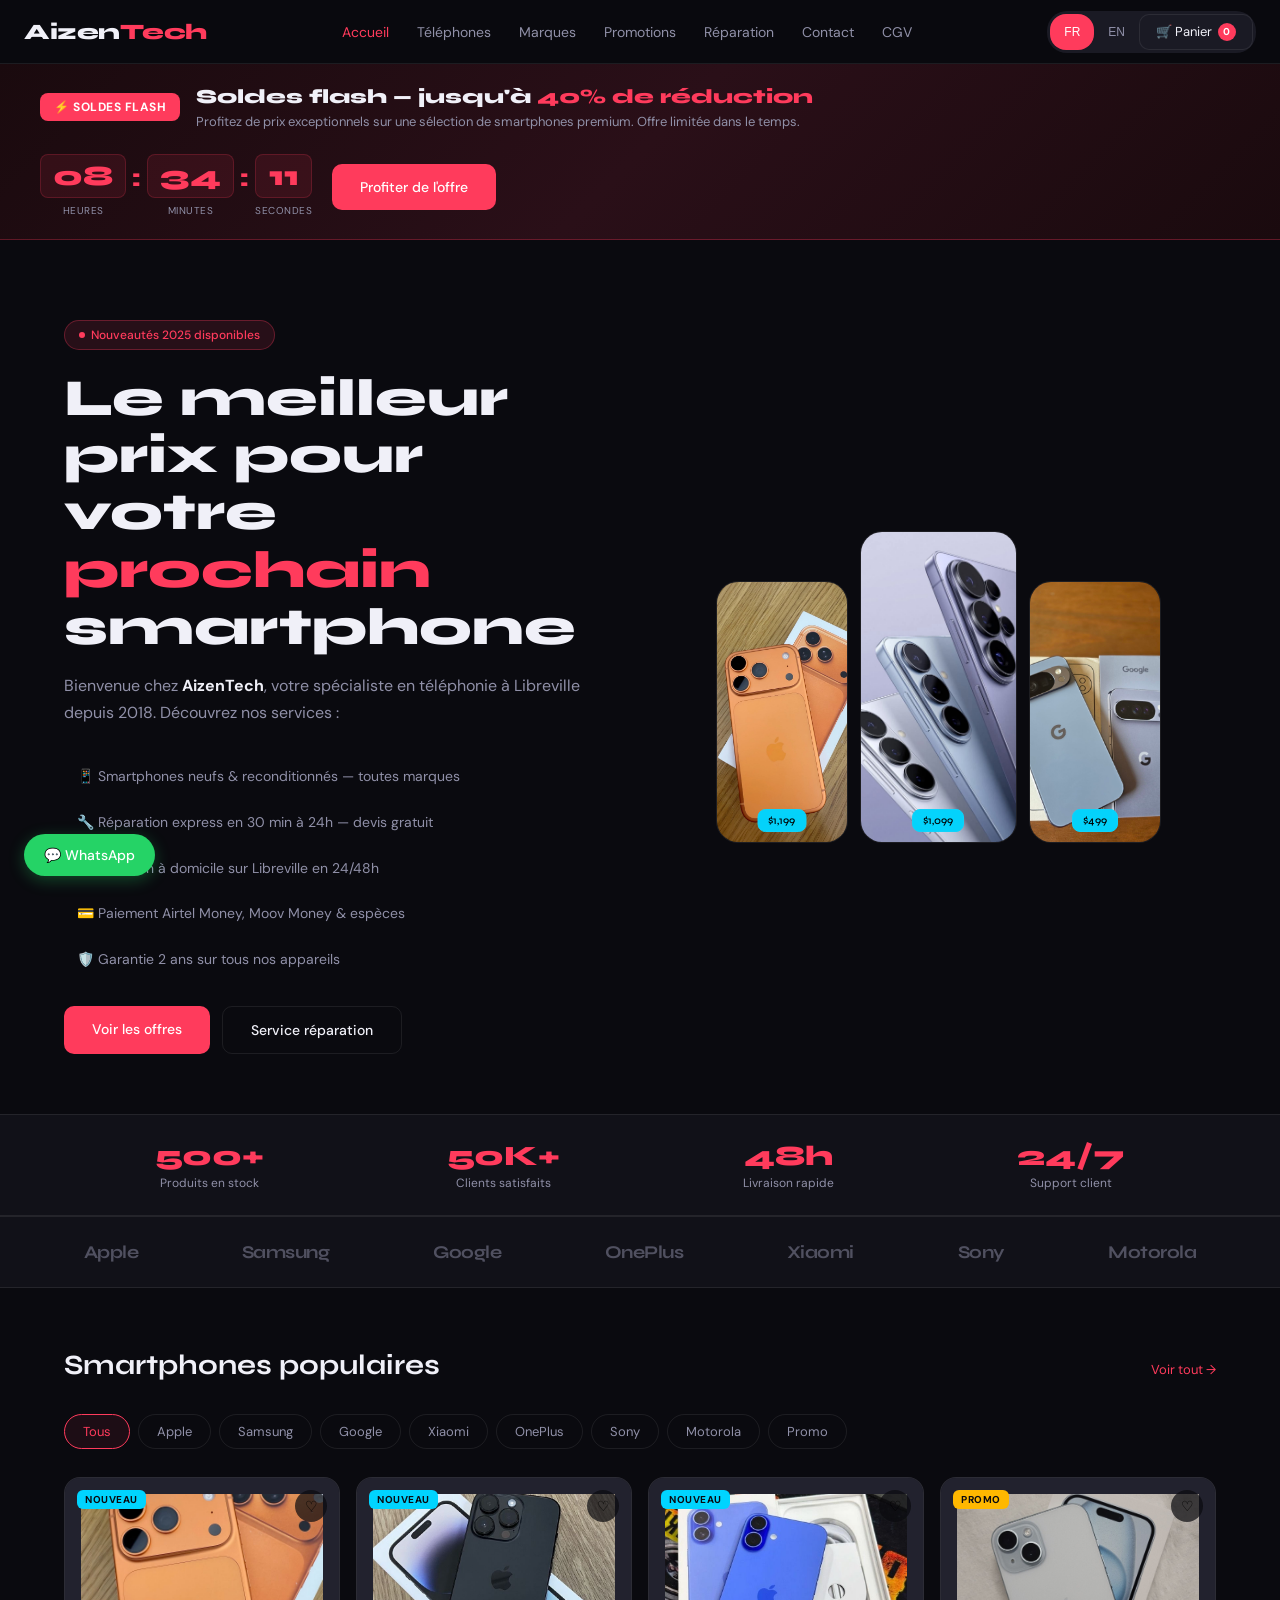
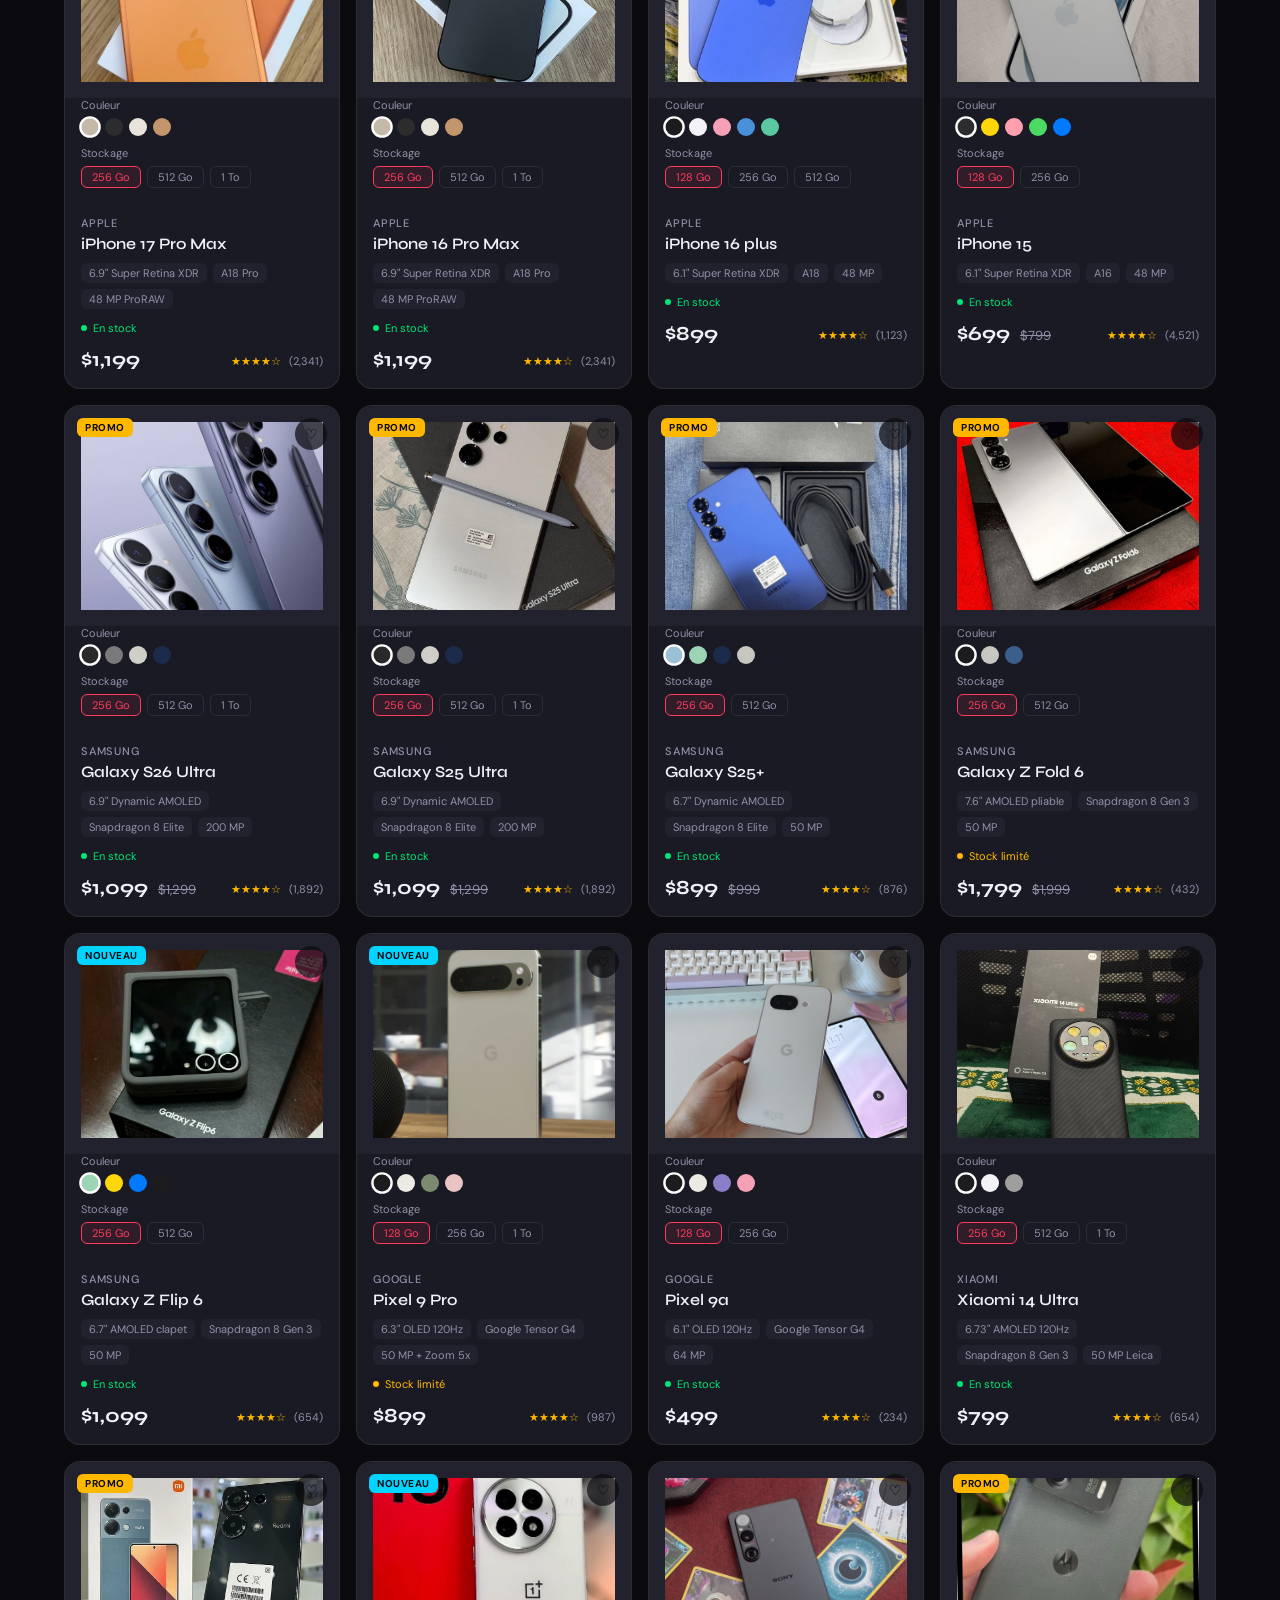
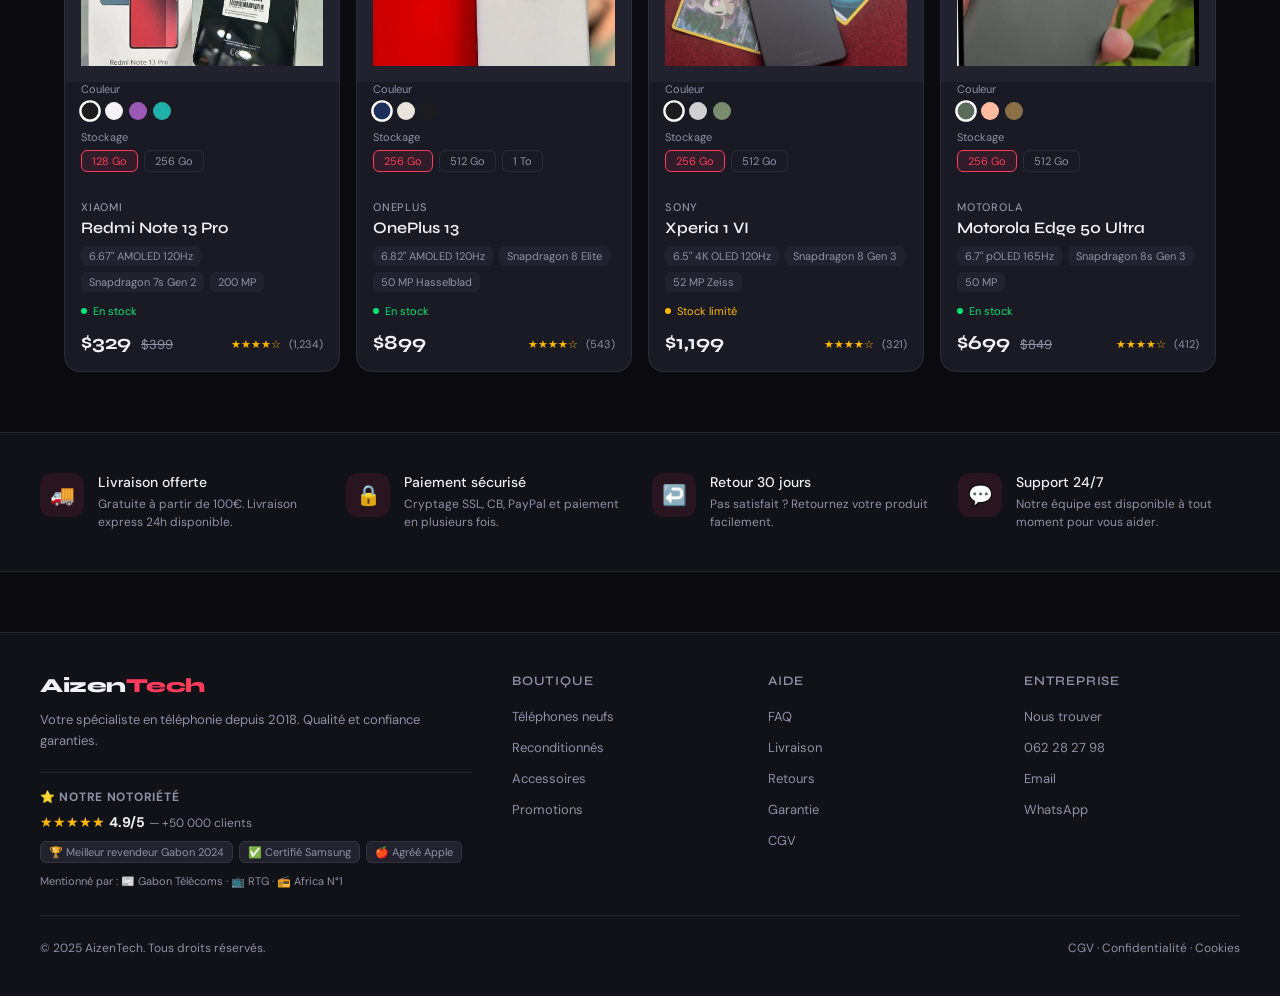
==== index.html @ d80a0ecc "Add files via upload" ====
<!DOCTYPE html>
<html lang="fr">
<head>
  <meta charset="UTF-8">
  <meta name="viewport" content="width=device-width, initial-scale=1.0">
  <title>AizenTech — Smartphones & Réparation | Libreville, Gabon</title>
  <link rel="stylesheet" href="style.css">
</head>
<body>

<!-- NAV -->
<nav>
  <a href="index.html" class="logo">Aizen<span>Tech</span></a>
  <button class="nav-hamburger" id="navHamburger" onclick="toggleMobileNav()" aria-label="Menu">
    <span></span><span></span><span></span>
  </button>
  <div class="nav-links" id="navLinks">
    <a href="index.html" class="active">Accueil</a>
    <a href="index.html#products">Téléphones</a>
    <a href="index.html#brands">Marques</a>
    <a href="index.html#promo">Promotions</a>
    <a href="reparation.html">Réparation</a>
    <a href="contact.html">Contact</a>
    <a href="cgv.html">CGV</a>
  </div>
  <div class="nav-right">
    <div class="lang-toggle">
      <button class="lang-btn active" onclick="setLang('fr')">FR</button>
      <button class="lang-btn" onclick="setLang('en')">EN</button>
    <a href="panier.html" class="cart-btn">
      🛒 Panier
      <div class="cart-count" id="cartCount">0</div>
    </a>
  </div>
</div>
</nav>

<!-- SOLDES FLASH EN HAUT -->
<div class="flash-banner" id="promo">
  <div class="flash-banner-inner">
    <div class="flash-left">
      <div class="flash-badge">⚡ SOLDES FLASH</div>
      <div class="flash-text">
        <h2 data-key="promo_title">Soldes flash — jusqu'à <span>40% de réduction</span></h2>
        <p data-key="promo_desc">Profitez de prix exceptionnels sur une sélection de smartphones premium.</p>
      </div>
    </div>
    <div class="flash-right">
      <div class="flash-countdown">
        <div class="flash-count-block">
          <span class="flash-count-num" id="cd-h">08</span>
          <span class="flash-count-label" data-key="cd_hours">Heures</span>
        </div>
        <div class="flash-sep">:</div>
        <div class="flash-count-block">
          <span class="flash-count-num" id="cd-m">34</span>
          <span class="flash-count-label" data-key="cd_min">Min</span>
        </div>
        <div class="flash-sep">:</div>
        <div class="flash-count-block">
          <span class="flash-count-num" id="cd-s">12</span>
          <span class="flash-count-label" data-key="cd_sec">Sec</span>
        </div>
      </div>
      <a href="#products" class="btn-primary flash-cta" data-key="promo_cta">Profiter de l'offre</a>
    </div>
  </div>
</div>

<!-- HERO -->
<section class="hero">
  <div class="hero-content">
    <div class="hero-badge" data-key="hero_badge">Nouveautés 2025 disponibles</div>
    <h1 data-key="hero_title">Le meilleur prix pour votre <em>prochain</em> smartphone</h1>
    <p class="hero-intro">Bienvenue chez <strong>AizenTech</strong>, votre spécialiste en téléphonie à Libreville depuis 2018. Découvrez nos services :</p>
    <ul class="hero-services-list">
      <li><a href="#products">📱 Smartphones neufs &amp; reconditionnés — toutes marques</a></li>
      <li><a href="reparation.html">🔧 Réparation express en 30 min à 24h — devis gratuit</a></li>
      <li><a href="contact.html">🚚 Livraison à domicile sur Libreville en 24/48h</a></li>
      <li><a href="contact.html">💳 Paiement Airtel Money, Moov Money &amp; espèces</a></li>
      <li><a href="reparation.html">🛡️ Garantie 2 ans sur tous nos appareils</a></li>
    </ul>
    <div class="hero-actions">
      <a href="#products" class="btn-primary" data-key="hero_cta1">Voir les offres</a>
      <a href="reparation.html" class="btn-secondary" data-key="hero_cta2">Service réparation</a>
    </div>
  </div>
  <div class="hero-visual">
    <a href="#products" class="hero-phone-img hero-phone-link" onclick="event.preventDefault();filterByBrand('Apple')">
      <img src="image/17 PM2.JPG" alt="iPhone 17 Pro Max">
      <div class="phone-price-tag">$1,199</div>
      <div class="phone-hover-label">Apple →</div>
    </a>
    <a href="#products" class="hero-phone-img hero-phone-link large" onclick="event.preventDefault();filterByBrand('Samsung')">
      <img src="image/S 26 ultra.JPG" alt="Samsung S26 Ultra">
      <div class="phone-price-tag">$1,099</div>
      <div class="phone-hover-label">Samsung →</div>
    </a>
    <a href="#products" class="hero-phone-img hero-phone-link" onclick="event.preventDefault();filterByBrand('Google')">
      <img src="image/g 10 pro.JPG" alt="Pixel 10 pro">
      <div class="phone-price-tag">$499</div>
      <div class="phone-hover-label">Google →</div>
    </a>
  </div>
</section>

<!-- STATS -->
<div class="stats">
  <div class="stats-inner">
    <div class="stat"><div class="stat-num">500+</div><div class="stat-label" data-key="stat_products">Produits en stock</div></div>
    <div class="stat"><div class="stat-num">50K+</div><div class="stat-label" data-key="stat_clients">Clients satisfaits</div></div>
    <div class="stat"><div class="stat-num">48h</div><div class="stat-label" data-key="stat_delivery">Livraison rapide</div></div>
    <div class="stat"><div class="stat-num">24/7</div><div class="stat-label" data-key="stat_support">Support client</div></div>
  </div>
</div>

<!-- BRANDS -->
<div class="brands-strip" id="brands">
  <div class="brands-inner">
    <div class="brand-name" onclick="filterByBrand('Apple')">Apple</div>
    <div class="brand-name" onclick="filterByBrand('Samsung')">Samsung</div>
    <div class="brand-name" onclick="filterByBrand('Google')">Google</div>
    <div class="brand-name" onclick="filterByBrand('OnePlus')">OnePlus</div>
    <div class="brand-name" onclick="filterByBrand('Xiaomi')">Xiaomi</div>
    <div class="brand-name" onclick="filterByBrand('Sony')">Sony</div>
    <div class="brand-name" onclick="filterByBrand('Motorola')">Motorola</div>
  </div>
</div>

<!-- PRODUCTS -->
<div class="section" id="products">
  <div class="section-header">
    <h2 class="section-title" data-key="sec_featured">Smartphones populaires</h2>
    <a href="#products" class="section-link" data-key="sec_viewall">Voir tout →</a>
  </div>
  <div class="filter-tabs" id="filterTabs"></div>
  <div class="product-grid" id="productGrid"></div>
</div>

<!-- FEATURES -->
<div class="features">
  <div class="features-inner">
    <div class="feature-item">
      <div class="feature-icon">🚚</div>
      <div><div class="feature-title" data-key="feat1_title">Livraison offerte</div><div class="feature-desc" data-key="feat1_desc">Gratuite à partir de 100€. Express 24h disponible.</div></div>
    </div>
    <div class="feature-item">
      <div class="feature-icon">🔒</div>
      <div><div class="feature-title" data-key="feat2_title">Paiement sécurisé</div><div class="feature-desc" data-key="feat2_desc">Mobile Money, CB, PayPal et paiement en plusieurs fois.</div></div>
    </div>
    <div class="feature-item">
      <div class="feature-icon">↩️</div>
      <div><div class="feature-title" data-key="feat3_title">Retour 30 jours</div><div class="feature-desc" data-key="feat3_desc">Pas satisfait ? Retournez votre produit facilement.</div></div>
    </div>
    <div class="feature-item">
      <div class="feature-icon">💬</div>
      <div><div class="feature-title" data-key="feat4_title">Support 24/7</div><div class="feature-desc" data-key="feat4_desc">Notre équipe disponible à tout moment pour vous aider.</div></div>
    </div>
  </div>
</div>

<!-- FOOTER -->
<footer>
  <div class="footer-inner">
    <div class="footer-brand">
      <a href="index.html" class="logo">Aizen<span>Tech</span></a>
      <p data-key="footer_about">Votre spécialiste en téléphonie depuis 2018. Qualité et confiance garanties.</p>
      <div class="footer-notoriete">
        <div class="notoriete-title">⭐ Notre notoriété</div>
        <div class="notoriete-stars">★★★★★ <strong>4.9/5</strong> <span>— +50 000 clients</span></div>
        <div class="notoriete-badges">
          <span class="notoriete-badge">🏆 Meilleur revendeur Gabon 2024</span>
          <span class="notoriete-badge">✅ Certifié Samsung</span>
          <span class="notoriete-badge">🍎 Agréé Apple</span>
        </div>
        <div class="notoriete-presse">Mentionné par : <span>📰 Gabon Télécoms</span> · <span>📺 RTG</span> · <span>📻 Africa N°1</span></div>
      </div>
    </div>
    <div class="footer-col">
      <h4 data-key="footer_col1">Boutique</h4>
      <ul>
        <li><a href="index.html#products" data-key="footer_c1_l1">Téléphones neufs</a></li>
        <li><a href="index.html#products" data-key="footer_c1_l2">Reconditionnés</a></li>
        <li><a href="index.html#products" data-key="footer_c1_l3">Accessoires</a></li>
        <li><a href="index.html#promo" data-key="footer_c1_l4">Promotions</a></li>
      </ul>
    </div>
    <div class="footer-col">
      <h4 data-key="footer_col2">Aide</h4>
      <ul>
        <li><a href="contact.html" data-key="footer_c2_l1">FAQ</a></li>
        <li><a href="contact.html" data-key="footer_c2_l2">Livraison</a></li>
        <li><a href="contact.html" data-key="footer_c2_l3">Retours</a></li>
        <li><a href="contact.html" data-key="footer_c2_l4">Garantie</a></li>
        <li><a href="cgv.html">CGV</a></li>
      </ul>
    </div>
    <div class="footer-col">
      <h4 data-key="footer_col3">Contact</h4>
      <ul>
        <li><a href="contact.html">Nous trouver</a></li>
        <li><a href="tel:+241062282798">062 28 27 98</a></li>
        <li><a href="mailto:diderokamegne1@gmail.com">Email</a></li>
        <li><a href="https://wa.me/241062282798">WhatsApp</a></li>
      </ul>
    </div>
  </div>
  <div class="footer-bottom">
    <span data-key="footer_copy">© 2025 AizenTech. Tous droits réservés.</span>
    <span class="footer-legal-links">
      <a href="cgv.html">CGV</a> ·
      <a href="cgv.html#privacy">Confidentialité</a> ·
      <a href="cgv.html#cookies">Cookies</a>
    </span>
  </div>
</footer>

<!-- TOAST -->
<div class="toast" id="toast">
  <div class="toast-dot"></div>
  <span id="toastMsg"></span>
</div>

<!-- MODAL PRODUIT -->
<div class="modal-overlay" id="productModal" onclick="if(event.target===this)closeModal()">
  <div class="modal" id="modalContent"></div>
</div>

<!-- WHATSAPP -->
<a href="https://wa.me/241062282798" class="whatsapp-float" target="_blank">
  💬 WhatsApp
</a>

<script src="i18n.js"></script>
<script src="products.js"></script>
<script src="script.js"></script>
<script>
  function filterByBrand(brand) {
    activeFilter = brand;
    document.querySelectorAll('.filter-tab').forEach(b => {
      b.classList.toggle('active', b.textContent === brand);
    });
    renderProducts();
    document.getElementById('products').scrollIntoView({ behavior: 'smooth' });
  }

  function toggleMobileNav() {
    const nav = document.getElementById('navLinks');
    const btn = document.getElementById('navHamburger');
    nav.classList.toggle('open');
    btn.classList.toggle('open');
  }
</script>
</body>
</html>
---- style.css ----
@import url('https://fonts.googleapis.com/css2?family=Syne:wght@400;500;600;700;800&family=DM+Sans:wght@300;400;500&display=swap');

* { margin: 0; padding: 0; box-sizing: border-box; }

:root {
  --primary: #0A0A0F;
  --accent: #FF3B5C;
  --accent2: #00D4FF;
  --surface: #111118;
  --surface2: #1A1A24;
  --surface3: #22222E;
  --text: #F0F0F8;
  --text2: #9090A8;
  --border: rgba(255,255,255,0.08);
  --gold: #FFB800;
  --green: #00E676;
}

body { font-family: 'DM Sans', sans-serif; background: var(--primary); color: var(--text); min-height: 100vh; overflow-x: hidden; }

/* NAV */
nav {
  position: sticky; top: 0; z-index: 100;
  background: rgba(10,10,15,0.92);
  backdrop-filter: blur(12px);
  border-bottom: 1px solid var(--border);
  padding: 0 24px;
  display: flex; align-items: center; justify-content: space-between;
  height: 64px;
}
.logo { font-family: 'Syne', sans-serif; font-size: 22px; font-weight: 800; letter-spacing: -0.5px; text-decoration: none; color: var(--text); }
.logo span { color: var(--accent); }
.nav-links { display: flex; gap: 28px; align-items: center; }
.nav-links a { font-size: 14px; color: var(--text2); cursor: pointer; transition: color .2s; text-decoration: none; }
.nav-links a:hover, .nav-links a.active { color: var(--text); }
.nav-links a.active { color: var(--accent); }
.nav-right { display: flex; align-items: center; gap: 16px; }
.lang-toggle { display: flex; background: var(--surface2); border-radius: 20px; padding: 3px; }
.lang-btn { padding: 4px 14px; border-radius: 16px; font-size: 12px; font-weight: 500; cursor: pointer; border: none; background: none; color: var(--text2); transition: all .2s; }
.lang-btn.active { background: var(--accent); color: white; }
.cart-btn { position: relative; cursor: pointer; background: var(--surface2); border: 1px solid var(--border); border-radius: 10px; padding: 8px 16px; font-size: 13px; display: flex; align-items: center; gap: 6px; transition: all .2s; color: var(--text); text-decoration: none; }
.cart-btn:hover { border-color: var(--accent); }
.cart-count { background: var(--accent); color: white; border-radius: 50%; width: 18px; height: 18px; font-size: 10px; font-weight: 700; display: flex; align-items: center; justify-content: center; }

/* HERO */
.hero {
  padding: 80px 24px 60px;
  display: grid; grid-template-columns: 1fr 1fr; gap: 40px; align-items: center;
  max-width: 1200px; margin: 0 auto;
}
.hero-badge { display: inline-flex; align-items: center; gap: 6px; background: rgba(255,59,92,0.12); border: 1px solid rgba(255,59,92,0.3); border-radius: 20px; padding: 6px 14px; font-size: 12px; color: var(--accent); font-weight: 500; margin-bottom: 20px; }
.hero-badge::before { content: ''; width: 6px; height: 6px; background: var(--accent); border-radius: 50%; animation: pulse 1.5s infinite; }
@keyframes pulse { 0%,100%{opacity:1;transform:scale(1)} 50%{opacity:.5;transform:scale(1.4)} }
.hero h1 { font-family: 'Syne', sans-serif; font-size: 52px; font-weight: 800; line-height: 1.1; margin-bottom: 16px; }
.hero h1 em { font-style: normal; color: var(--accent); }
.hero p { font-size: 16px; color: var(--text2); line-height: 1.7; margin-bottom: 32px; }
.hero-actions { display: flex; gap: 12px; flex-wrap: wrap; }
.btn-primary { background: var(--accent); color: white; border: none; border-radius: 10px; padding: 14px 28px; font-size: 14px; font-weight: 500; cursor: pointer; transition: all .2s; font-family: inherit; text-decoration: none; display: inline-block; }
.btn-primary:hover { background: #ff1f45; transform: translateY(-1px); }
.btn-secondary { background: none; color: var(--text); border: 1px solid var(--border); border-radius: 10px; padding: 14px 28px; font-size: 14px; font-weight: 500; cursor: pointer; transition: all .2s; font-family: inherit; text-decoration: none; display: inline-block; }
.btn-secondary:hover { border-color: var(--text2); }

/* HERO VISUAL */
.hero-visual { display: flex; gap: 12px; justify-content: center; align-items: flex-end; }
.hero-phone-img { border-radius: 22px; overflow: hidden; border: 1px solid var(--border); position: relative; transition: transform .3s; }
.hero-phone-img:hover { transform: translateY(-8px); }
.hero-phone-img img { width: 130px; height: 260px; object-fit: cover; display: block; }
.hero-phone-img.large img { width: 155px; height: 310px; }
.phone-price-tag { position: absolute; bottom: 10px; left: 50%; transform: translateX(-50%); background: rgba(4, 211, 252, 0.992); border: 1px solid rgb(15, 210, 249); border-radius: 8px; padding: 4px 10px; font-size: 11px; color:#000000; font-weight: 500; font-family: 'Syne', sans-serif; white-space: nowrap; }

/* STATS */
.stats { background: var(--surface); border-top: 1px solid var(--border); border-bottom: 1px solid var(--border); }
.stats-inner { max-width: 1200px; margin: 0 auto; padding: 24px; display: flex; justify-content: space-around; }
.stat { text-align: center; }
.stat-num { font-family: 'Syne', sans-serif; font-size: 28px; font-weight: 800; color: var(--accent); }
.stat-label { font-size: 12px; color: var(--text2); margin-top: 2px; }

/* SECTION */
.section { max-width: 1200px; margin: 0 auto; padding: 60px 24px; }
.section-header { display: flex; align-items: baseline; justify-content: space-between; margin-bottom: 32px; }
.section-title { font-family: 'Syne', sans-serif; font-size: 28px; font-weight: 700; }
.section-link { font-size: 13px; color: var(--accent); cursor: pointer; text-decoration: none; }

/* FILTER TABS */
.filter-tabs { display: flex; gap: 8px; flex-wrap: wrap; margin-bottom: 28px; }
.filter-tab { padding: 8px 18px; border-radius: 20px; font-size: 13px; border: 1px solid var(--border); background: none; color: var(--text2); cursor: pointer; transition: all .2s; font-family: inherit; }
.filter-tab.active { border-color: var(--accent); color: var(--accent); background: rgba(255,59,92,0.08); }
.filter-tab:hover { border-color: var(--text2); color: var(--text); }

/* PRODUCT GRID */
.product-grid { display: grid; grid-template-columns: repeat(auto-fill, minmax(240px, 1fr)); gap: 16px; }
.product-card { background: var(--surface2); border: 1px solid var(--border); border-radius: 16px; overflow: hidden; cursor: pointer; transition: all .25s; position: relative; }
.product-card:hover { border-color: rgba(255,59,92,0.4); transform: translateY(-4px); }
.product-card:hover .card-overlay { opacity: 1; }
.card-img { height: 220px; display: flex; align-items: center; justify-content: center; position: relative; background: var(--surface3); overflow: hidden; }
.card-img img { width: 100%; height: 100%; object-fit: cover; padding: 16px; transition: transform .3s; }
.product-card:hover .card-img img { transform: scale(1.05); }
.card-badge { position: absolute; top: 12px; left: 12px; background: var(--accent); color: white; border-radius: 6px; padding: 3px 8px; font-size: 10px; font-weight: 700; letter-spacing: .5px; z-index: 2; }
.card-badge.new { background: var(--accent2); color: var(--primary); }
.card-badge.sale { background: var(--gold); color: var(--primary); }
.card-wish { position: absolute; top: 12px; right: 12px; width: 32px; height: 32px; background: rgba(10,10,15,0.7); border-radius: 50%; display: flex; align-items: center; justify-content: center; font-size: 14px; transition: all .2s; z-index: 2; cursor: pointer; border: none; }
.card-wish:hover { background: rgba(255,59,92,0.2); }
.card-overlay { position: absolute; inset: 0; background: rgba(255,59,92,0.05); display: flex; align-items: flex-end; justify-content: center; padding-bottom: 16px; opacity: 0; transition: opacity .2s; z-index: 3; }
.quick-add { background: var(--accent); color: white; border: none; border-radius: 8px; padding: 10px 20px; font-size: 13px; font-weight: 500; cursor: pointer; font-family: inherit; transition: all .2s; }
.quick-add:hover { background: #ff1f45; }
.card-info { padding: 16px; }
.card-brand { font-size: 11px; color: var(--text2); font-weight: 500; text-transform: uppercase; letter-spacing: .8px; }
.card-name { font-family: 'Syne', sans-serif; font-size: 16px; font-weight: 600; margin: 4px 0 8px; line-height: 1.3; }
.card-specs { display: flex; gap: 6px; flex-wrap: wrap; margin-bottom: 12px; }
.spec-pill { background: var(--surface3); border-radius: 6px; padding: 3px 8px; font-size: 11px; color: var(--text2); }
.card-footer { display: flex; align-items: center; justify-content: space-between; }
.price { font-family: 'Syne', sans-serif; font-size: 20px; font-weight: 700; }
.price-old { font-size: 13px; color: var(--text2); text-decoration: line-through; margin-left: 6px; }
.stars { font-size: 11px; color: var(--gold); }
.rating-count { font-size: 11px; color: var(--text2); margin-left: 4px; }

/* COLOR & MEMORY SELECTORS */
.card-options { padding: 0 16px 12px; }
.option-label { font-size: 11px; color: var(--text2); margin-bottom: 6px; }
.color-dots { display: flex; gap: 6px; }
.color-dot { width: 18px; height: 18px; border-radius: 50%; cursor: pointer; border: 2px solid transparent; transition: all .2s; }
.color-dot.selected, .color-dot:hover { border-color: white; transform: scale(1.2); }
.memory-pills { display: flex; gap: 6px; flex-wrap: wrap; }
.memory-pill { padding: 3px 10px; border-radius: 6px; font-size: 11px; border: 1px solid var(--border); background: none; color: var(--text2); cursor: pointer; transition: all .2s; font-family: inherit; }
.memory-pill.selected { border-color: var(--accent); color: var(--accent); background: rgba(255,59,92,0.1); }

/* PRODUCT MODAL */
.modal-overlay { position: fixed; inset: 0; background: rgba(0,0,0,0.8); z-index: 1000; display: flex; align-items: center; justify-content: center; padding: 20px; opacity: 0; pointer-events: none; transition: opacity .3s; }
.modal-overlay.open { opacity: 1; pointer-events: all; }
.modal { background: var(--surface2); border: 1px solid var(--border); border-radius: 20px; width: 100%; max-width: 800px; max-height: 90vh; overflow-y: auto; display: grid; grid-template-columns: 1fr 1fr; }
.modal-img { background: var(--surface3); border-radius: 20px 0 0 20px; display: flex; align-items: center; justify-content: center; padding: 32px; min-height: 400px; }
.modal-img img { width: 200px; object-fit: contain; }
.modal-body { padding: 32px; }
.modal-close { float: right; background: none; border: none; color: var(--text2); font-size: 20px; cursor: pointer; margin-bottom: 16px; }
.modal-brand { font-size: 12px; color: var(--text2); text-transform: uppercase; letter-spacing: 1px; }
.modal-name { font-family: 'Syne', sans-serif; font-size: 26px; font-weight: 800; margin: 8px 0 16px; line-height: 1.2; }
.modal-price { font-family: 'Syne', sans-serif; font-size: 32px; font-weight: 800; color: var(--accent); margin-bottom: 24px; }
.modal-section-title { font-size: 12px; color: var(--text2); text-transform: uppercase; letter-spacing: .8px; margin-bottom: 10px; }
.modal-colors { display: flex; gap: 10px; margin-bottom: 20px; }
.modal-color-dot { width: 28px; height: 28px; border-radius: 50%; cursor: pointer; border: 3px solid transparent; transition: all .2s; }
.modal-color-dot.selected { border-color: white; }
.modal-memory { display: flex; gap: 8px; flex-wrap: wrap; margin-bottom: 24px; }
.modal-mem-btn { padding: 6px 16px; border-radius: 8px; font-size: 13px; border: 1px solid var(--border); background: none; color: var(--text2); cursor: pointer; font-family: inherit; transition: all .2s; }
.modal-mem-btn.selected { border-color: var(--accent); color: var(--accent); background: rgba(255,59,92,0.1); }
.modal-add-btn { width: 100%; padding: 16px; background: var(--accent); color: white; border: none; border-radius: 12px; font-size: 15px; font-weight: 600; cursor: pointer; font-family: inherit; transition: all .2s; margin-top: 8px; }
.modal-add-btn:hover { background: #ff1f45; }
.modal-specs-list { display: grid; grid-template-columns: 1fr 1fr; gap: 8px; margin-bottom: 20px; }
.modal-spec-item { background: var(--surface3); border-radius: 8px; padding: 8px 12px; }
.modal-spec-key { font-size: 10px; color: var(--text2); text-transform: uppercase; letter-spacing: .5px; }
.modal-spec-val { font-size: 13px; font-weight: 500; margin-top: 2px; }

/* BANNER */
.promo-banner { background: linear-gradient(135deg, var(--surface2) 0%, #1A0A15 100%); border: 1px solid rgba(255,59,92,0.2); border-radius: 20px; padding: 40px; display: flex; align-items: center; justify-content: space-between; gap: 20px; }
.banner-text h2 { font-family: 'Syne', sans-serif; font-size: 32px; font-weight: 800; margin-bottom: 8px; }
.banner-text h2 span { color: var(--accent); }
.banner-text p { color: var(--text2); font-size: 15px; }
.banner-countdown { display: flex; gap: 12px; }
.count-block { background: var(--surface3); border-radius: 12px; padding: 12px 16px; text-align: center; min-width: 60px; }
.count-num { font-family: 'Syne', sans-serif; font-size: 28px; font-weight: 800; color: var(--accent); display: block; }
.count-label { font-size: 10px; color: var(--text2); text-transform: uppercase; letter-spacing: .5px; }

/* BRANDS */
.brands-strip { background: var(--surface); border-top: 1px solid var(--border); border-bottom: 1px solid var(--border); padding: 24px; }
.brands-inner { max-width: 1200px; margin: 0 auto; display: flex; align-items: center; justify-content: space-around; flex-wrap: wrap; gap: 16px; }
.brand-name { font-family: 'Syne', sans-serif; font-size: 18px; font-weight: 700; color: var(--text2); opacity: .5; transition: opacity .2s; cursor: pointer; letter-spacing: -0.5px; }
.brand-name:hover { opacity: 1; }

/* FEATURES */
.features { background: var(--surface); border-top: 1px solid var(--border); border-bottom: 1px solid var(--border); padding: 40px 24px; }
.features-inner { max-width: 1200px; margin: 0 auto; display: grid; grid-template-columns: repeat(auto-fit, minmax(200px, 1fr)); gap: 24px; }
.feature-item { display: flex; align-items: flex-start; gap: 14px; }
.feature-icon { width: 44px; height: 44px; background: rgba(255,59,92,0.1); border-radius: 12px; display: flex; align-items: center; justify-content: center; font-size: 20px; flex-shrink: 0; }
.feature-title { font-weight: 500; font-size: 14px; margin-bottom: 4px; }
.feature-desc { font-size: 12px; color: var(--text2); line-height: 1.5; }

/* CART TOAST */
.toast { position: fixed; bottom: 24px; right: 24px; background: var(--surface2); border: 1px solid var(--green); border-radius: 12px; padding: 14px 20px; display: flex; align-items: center; gap: 10px; font-size: 14px; z-index: 9999; transform: translateY(80px); opacity: 0; transition: all .3s; box-shadow: 0 8px 24px rgba(0,0,0,.4); }
.toast.show { transform: translateY(0); opacity: 1; }
.toast-dot { width: 8px; height: 8px; background: var(--green); border-radius: 50%; }

/* FOOTER */
footer { background: var(--surface); border-top: 1px solid var(--border); padding: 40px 24px; margin-top: 60px; }
.footer-inner { max-width: 1200px; margin: 0 auto; display: grid; grid-template-columns: 2fr 1fr 1fr 1fr; gap: 40px; }
.footer-brand .logo { font-size: 20px; margin-bottom: 12px; display: block; }
.footer-brand p { font-size: 13px; color: var(--text2); line-height: 1.6; }
.footer-col h4 { font-family: 'Syne', sans-serif; font-size: 13px; font-weight: 600; text-transform: uppercase; letter-spacing: .8px; color: var(--text2); margin-bottom: 16px; }
.footer-col ul { list-style: none; }
.footer-col ul li { margin-bottom: 10px; }
.footer-col ul li a { font-size: 13px; color: var(--text2); cursor: pointer; transition: color .2s; text-decoration: none; }
.footer-col ul li a:hover { color: var(--text); }
.footer-bottom { max-width: 1200px; margin: 24px auto 0; padding-top: 24px; border-top: 1px solid var(--border); display: flex; justify-content: space-between; align-items: center; font-size: 12px; color: var(--text2); }

/* PAGE HEADER */
.page-header { background: var(--surface); border-bottom: 1px solid var(--border); padding: 48px 24px; text-align: center; }
.page-header h1 { font-family: 'Syne', sans-serif; font-size: 42px; font-weight: 800; margin-bottom: 12px; }
.page-header h1 span { color: var(--accent); }
.page-header p { color: var(--text2); font-size: 16px; max-width: 500px; margin: 0 auto; }

/* REPAIR PAGE */
.repair-grid { display: grid; grid-template-columns: repeat(auto-fill, minmax(280px, 1fr)); gap: 20px; }
.repair-card { background: var(--surface2); border: 1px solid var(--border); border-radius: 16px; padding: 24px; transition: all .25s; }
.repair-card:hover { border-color: rgba(255,59,92,0.4); transform: translateY(-4px); }
.repair-icon { font-size: 40px; margin-bottom: 16px; }
.repair-title { font-family: 'Syne', sans-serif; font-size: 18px; font-weight: 700; margin-bottom: 8px; }
.repair-desc { font-size: 13px; color: var(--text2); line-height: 1.6; margin-bottom: 16px; }
.repair-price { font-family: 'Syne', sans-serif; font-size: 22px; font-weight: 800; color: var(--accent); margin-bottom: 16px; }
.repair-items { list-style: none; margin-bottom: 16px; }
.repair-items li { font-size: 13px; color: var(--text2); padding: 6px 0; border-bottom: 1px solid var(--border); display: flex; justify-content: space-between; }
.repair-items li:last-child { border-bottom: none; }
.repair-items li span { color: var(--text); font-weight: 500; }
.repair-book-btn { width: 100%; padding: 12px; background: none; border: 1px solid var(--accent); color: var(--accent); border-radius: 10px; font-size: 13px; font-weight: 500; cursor: pointer; font-family: inherit; transition: all .2s; }
.repair-book-btn:hover { background: var(--accent); color: white; }
.repair-brands { display: flex; gap: 8px; flex-wrap: wrap; margin-bottom: 16px; }
.repair-brand-tag { background: var(--surface3); border-radius: 6px; padding: 3px 10px; font-size: 11px; color: var(--text2); }

/* CONTACT PAGE */
.contact-grid { display: grid; grid-template-columns: 1fr 1.5fr; gap: 40px; align-items: start; }
.contact-info-card { background: var(--surface2); border: 1px solid var(--border); border-radius: 16px; padding: 28px; }
.contact-method { display: flex; align-items: center; gap: 14px; padding: 16px 0; border-bottom: 1px solid var(--border); }
.contact-method:last-child { border-bottom: none; }
.contact-method-icon { width: 44px; height: 44px; background: rgba(255,59,92,0.1); border-radius: 12px; display: flex; align-items: center; justify-content: center; font-size: 20px; flex-shrink: 0; }
.contact-method-label { font-size: 11px; color: var(--text2); text-transform: uppercase; letter-spacing: .8px; }
.contact-method-value { font-size: 15px; font-weight: 500; margin-top: 2px; }
.contact-method-value a { color: var(--text); text-decoration: none; transition: color .2s; }
.contact-method-value a:hover { color: var(--accent); }
.contact-form { background: var(--surface2); border: 1px solid var(--border); border-radius: 16px; padding: 32px; }
.form-title { font-family: 'Syne', sans-serif; font-size: 22px; font-weight: 700; margin-bottom: 24px; }
.form-group { margin-bottom: 18px; }
.form-label { font-size: 13px; color: var(--text2); margin-bottom: 8px; display: block; }
.form-input { width: 100%; background: var(--surface3); border: 1px solid var(--border); border-radius: 10px; padding: 12px 16px; font-size: 14px; color: var(--text); font-family: inherit; outline: none; transition: border-color .2s; }
.form-input:focus { border-color: var(--accent); }
.form-input::placeholder { color: var(--text2); }
textarea.form-input { resize: vertical; min-height: 120px; }
.form-row { display: grid; grid-template-columns: 1fr 1fr; gap: 16px; }
.form-submit { width: 100%; padding: 14px; background: var(--accent); color: white; border: none; border-radius: 10px; font-size: 14px; font-weight: 600; cursor: pointer; font-family: inherit; transition: all .2s; margin-top: 8px; }
.form-submit:hover { background: #ff1f45; transform: translateY(-1px); }

/* MAP PLACEHOLDER */
.map-placeholder { background: var(--surface2); border: 1px solid var(--border); border-radius: 16px; padding: 32px; text-align: center; margin-top: 24px; }
.map-placeholder h3 { font-family: 'Syne', sans-serif; font-size: 16px; margin-bottom: 8px; }
.map-placeholder p { font-size: 13px; color: var(--text2); }
.map-emoji { font-size: 48px; margin-bottom: 16px; }

/* HOURS TABLE */
.hours-table { width: 100%; margin-top: 16px; }
.hours-table tr td { padding: 8px 0; font-size: 13px; border-bottom: 1px solid var(--border); }
.hours-table tr:last-child td { border-bottom: none; }
.hours-table td:last-child { text-align: right; color: var(--green); font-weight: 500; }
.hours-table .closed td:last-child { color: var(--accent); }

/* WHATSAPP FLOAT */
.whatsapp-float { position: fixed; bottom: 24px; left: 24px; background: #25D366; color: white; border-radius: 50px; padding: 12px 20px; display: flex; align-items: center; gap: 8px; font-size: 14px; font-weight: 500; text-decoration: none; box-shadow: 0 4px 16px rgba(37,211,102,0.3); z-index: 998; transition: all .2s; }
.whatsapp-float:hover { transform: translateY(-2px); box-shadow: 0 6px 20px rgba(37,211,102,0.4); }

@media (max-width: 768px) {
  .hero { grid-template-columns: 1fr; }
  .hero h1 { font-size: 36px; }
  .hero-visual { display: none; }
  .footer-inner { grid-template-columns: 1fr 1fr; }
  .promo-banner { flex-direction: column; text-align: center; }
  nav { padding: 0 16px; }
  .nav-links { display: none; }
  .modal { grid-template-columns: 1fr; }
  .modal-img { border-radius: 20px 20px 0 0; min-height: 200px; }
  .contact-grid { grid-template-columns: 1fr; }
  .form-row { grid-template-columns: 1fr; }
}

/* ===== FLASH BANNER ===== */
.flash-banner {
  background: linear-gradient(135deg, #1a0a0e 0%, #2a0f18 50%, #1a0a0e 100%);
  border-bottom: 1px solid rgba(255,59,92,0.3);
  padding: 20px 24px;
}
.flash-banner-inner {
  max-width: 1200px;
  margin: 0 auto;
  display: flex;
  align-items: center;
  justify-content: space-between;
  gap: 24px;
  flex-wrap: wrap;
}
.flash-left { display: flex; align-items: center; gap: 16px; flex-wrap: wrap; }
.flash-badge {
  background: var(--accent);
  color: white;
  border-radius: 8px;
  padding: 6px 14px;
  font-size: 12px;
  font-weight: 700;
  letter-spacing: .5px;
  white-space: nowrap;
  animation: flashPulse 1.5s ease-in-out infinite;
}
@keyframes flashPulse { 0%,100%{box-shadow:0 0 0 0 rgba(255,59,92,.4)} 50%{box-shadow:0 0 0 8px rgba(255,59,92,0)} }
.flash-text h2 { font-family:'Syne',sans-serif; font-size:20px; font-weight:800; margin-bottom:4px; }
.flash-text h2 span { color:var(--accent); }
.flash-text p { font-size:13px; color:var(--text2); }
.flash-right { display:flex; align-items:center; gap:20px; flex-wrap:wrap; }
.flash-countdown { display:flex; align-items:center; gap:4px; }
.flash-count-block { text-align:center; }
.flash-count-num {
  display:block;
  font-family:'Syne',sans-serif;
  font-size:28px;
  font-weight:800;
  color:var(--accent);
  background: rgba(255,59,92,0.1);
  border:1px solid rgba(255,59,92,0.2);
  border-radius:8px;
  padding:4px 12px;
  min-width:52px;
  text-align:center;
}
.flash-count-label { font-size:10px; color:var(--text2); margin-top:4px; text-transform:uppercase; letter-spacing:.05em; }
.flash-sep { font-family:'Syne',sans-serif; font-size:24px; font-weight:800; color:var(--accent); margin:0 2px; padding-bottom:16px; }
.flash-cta { white-space:nowrap; }

/* ===== HERO SERVICES LIST ===== */
.hero-intro { font-size:15px; color:var(--text2); line-height:1.6; margin-bottom:14px; }
.hero-intro strong { color:var(--text); }
.hero-services-list {
  list-style:none;
  margin-bottom:28px;
  display:flex;
  flex-direction:column;
  gap:8px;
}
.hero-services-list li a {
  display:flex;
  align-items:center;
  gap:10px;
  font-size:14px;
  color:var(--text2);
  text-decoration:none;
  padding:8px 12px;
  border-radius:10px;
  border:1px solid transparent;
  transition:all .2s;
  line-height:1.4;
}
.hero-services-list li a:hover {
  color:var(--text);
  background:rgba(255,59,92,0.06);
  border-color:rgba(255,59,92,0.2);
  transform:translateX(4px);
}

/* ===== HERO PHONE LINKS ===== */
.hero-phone-link { display:block; text-decoration:none; cursor:pointer; }
.phone-hover-label {
  position:absolute;
  top:0; left:0; right:0; bottom:0;
  display:flex;
  align-items:center;
  justify-content:center;
  background:rgba(255,59,92,0.75);
  color:white;
  font-family:'Syne',sans-serif;
  font-weight:700;
  font-size:15px;
  opacity:0;
  transition:opacity .2s;
  border-radius:inherit;
}
.hero-phone-link:hover .phone-hover-label { opacity:1; }

/* ===== FOOTER NOTORIÉTÉ ===== */
.footer-notoriete {
  margin-top:20px;
  padding-top:16px;
  border-top:1px solid var(--border);
}
.notoriete-title {
  font-size:12px;
  font-weight:700;
  text-transform:uppercase;
  letter-spacing:.06em;
  color:var(--text2);
  margin-bottom:8px;
}
.notoriete-stars {
  font-size:14px;
  color:var(--gold);
  margin-bottom:10px;
}
.notoriete-stars strong { color:var(--text); }
.notoriete-stars span { font-size:12px; color:var(--text2); }
.notoriete-badges {
  display:flex;
  flex-wrap:wrap;
  gap:6px;
  margin-bottom:10px;
}
.notoriete-badge {
  background:var(--surface3);
  border:1px solid var(--border);
  border-radius:6px;
  padding:3px 8px;
  font-size:11px;
  color:var(--text2);
  white-space:nowrap;
}
.notoriete-presse {
  font-size:11px;
  color:var(--text2);
  line-height:1.6;
}
.notoriete-presse span { color:var(--text2); }

/* ===== FOOTER LEGAL LINKS ===== */
.footer-legal-links a {
  color:var(--text2);
  text-decoration:none;
  transition:color .2s;
}
.footer-legal-links a:hover { color:var(--text); }

/* ===== HAMBURGER NAV ===== */
.nav-hamburger {
  display:none;
  flex-direction:column;
  gap:5px;
  background:none;
  border:none;
  cursor:pointer;
  padding:6px;
  z-index:200;
}
.nav-hamburger span {
  display:block;
  width:22px;
  height:2px;
  background:var(--text);
  border-radius:2px;
  transition:all .3s;
}
.nav-hamburger.open span:nth-child(1) { transform:rotate(45deg) translate(5px,5px); }
.nav-hamburger.open span:nth-child(2) { opacity:0; }
.nav-hamburger.open span:nth-child(3) { transform:rotate(-45deg) translate(5px,-5px); }

/* ===== PANIER - EDIT PANEL (already in panier.html inline but also here for safety) ===== */
.cart-item-wrapper { border-bottom:1px solid var(--border); }
.cart-item-wrapper:last-child { border-bottom:none; }
.cart-item-wrapper .cart-item { border-bottom:none; }

/* ===== RESPONSIVE AMÉLIORÉ ===== */
@media (max-width: 1024px) {
  .footer-inner { grid-template-columns: 1fr 1fr; gap: 28px; }
  .footer-brand { grid-column: 1 / -1; }
}

@media (max-width: 768px) {
  /* NAV MOBILE */
  .nav-hamburger { display:flex; }
  .nav-links {
    display:none;
    position:fixed;
    top:64px; left:0; right:0;
    background:rgba(10,10,15,0.98);
    backdrop-filter:blur(12px);
    flex-direction:column;
    gap:0;
    padding:16px 0;
    border-bottom:1px solid var(--border);
    z-index:150;
  }
  .nav-links.open { display:flex; }
  .nav-links a {
    padding:14px 24px;
    font-size:15px;
    border-bottom:1px solid var(--border);
  }
  .nav-links a:last-child { border-bottom:none; }

  /* FLASH BANNER */
  .flash-banner-inner { flex-direction:column; align-items:flex-start; gap:16px; }
  .flash-right { width:100%; justify-content:space-between; }
  .flash-text h2 { font-size:16px; }
  .flash-count-num { font-size:20px; min-width:40px; padding:4px 8px; }

  /* HERO */
  .hero { grid-template-columns:1fr; padding:40px 16px 32px; gap:32px; }
  .hero h1 { font-size:32px; }
  .hero-visual { display:flex; justify-content:center; }
  .hero-phone-img img { width:90px; height:180px; }
  .hero-phone-img.large img { width:110px; height:220px; }
  .hero-services-list li a { font-size:13px; }

  /* SECTIONS */
  .section { padding:40px 16px; }
  .section-title { font-size:22px; }

  /* STATS */
  .stats-inner { flex-wrap:wrap; gap:16px; padding:20px 16px; }
  .stat { min-width:calc(50% - 8px); }

  /* BRANDS */
  .brands-inner { gap:16px; flex-wrap:wrap; justify-content:center; }

  /* PRODUCTS */
  .product-grid { grid-template-columns:repeat(auto-fill, minmax(160px, 1fr)); gap:12px; }
  .card-img { height:160px; }

  /* MODAL */
  .modal { grid-template-columns:1fr; }
  .modal-img { border-radius:20px 20px 0 0; min-height:200px; }

  /* FOOTER */
  .footer-inner { grid-template-columns:1fr 1fr; gap:20px; }
  .footer-brand { grid-column:1/-1; }
  .footer-bottom { flex-direction:column; gap:8px; text-align:center; }
  .notoriete-badges { gap:4px; }

  /* CONTACT */
  .contact-grid { grid-template-columns:1fr; }
  .form-row { grid-template-columns:1fr; }

  /* WHATSAPP */
  .whatsapp-float { padding:10px 16px; font-size:13px; }

  /* REPAIR */
  .repair-grid { grid-template-columns:1fr; }
}

@media (max-width: 480px) {
  nav { padding:0 12px; }
  .logo { font-size:18px; }
  .hero h1 { font-size:26px; }
  .flash-text h2 { font-size:14px; }
  .flash-cta { padding:10px 16px; font-size:13px; }
  .product-grid { grid-template-columns:repeat(2, 1fr); gap:10px; }
  .card-img { height:140px; }
  .card-name { font-size:12px; }
  .footer-inner { grid-template-columns:1fr; }
  .stats-inner { justify-content:space-around; }
}
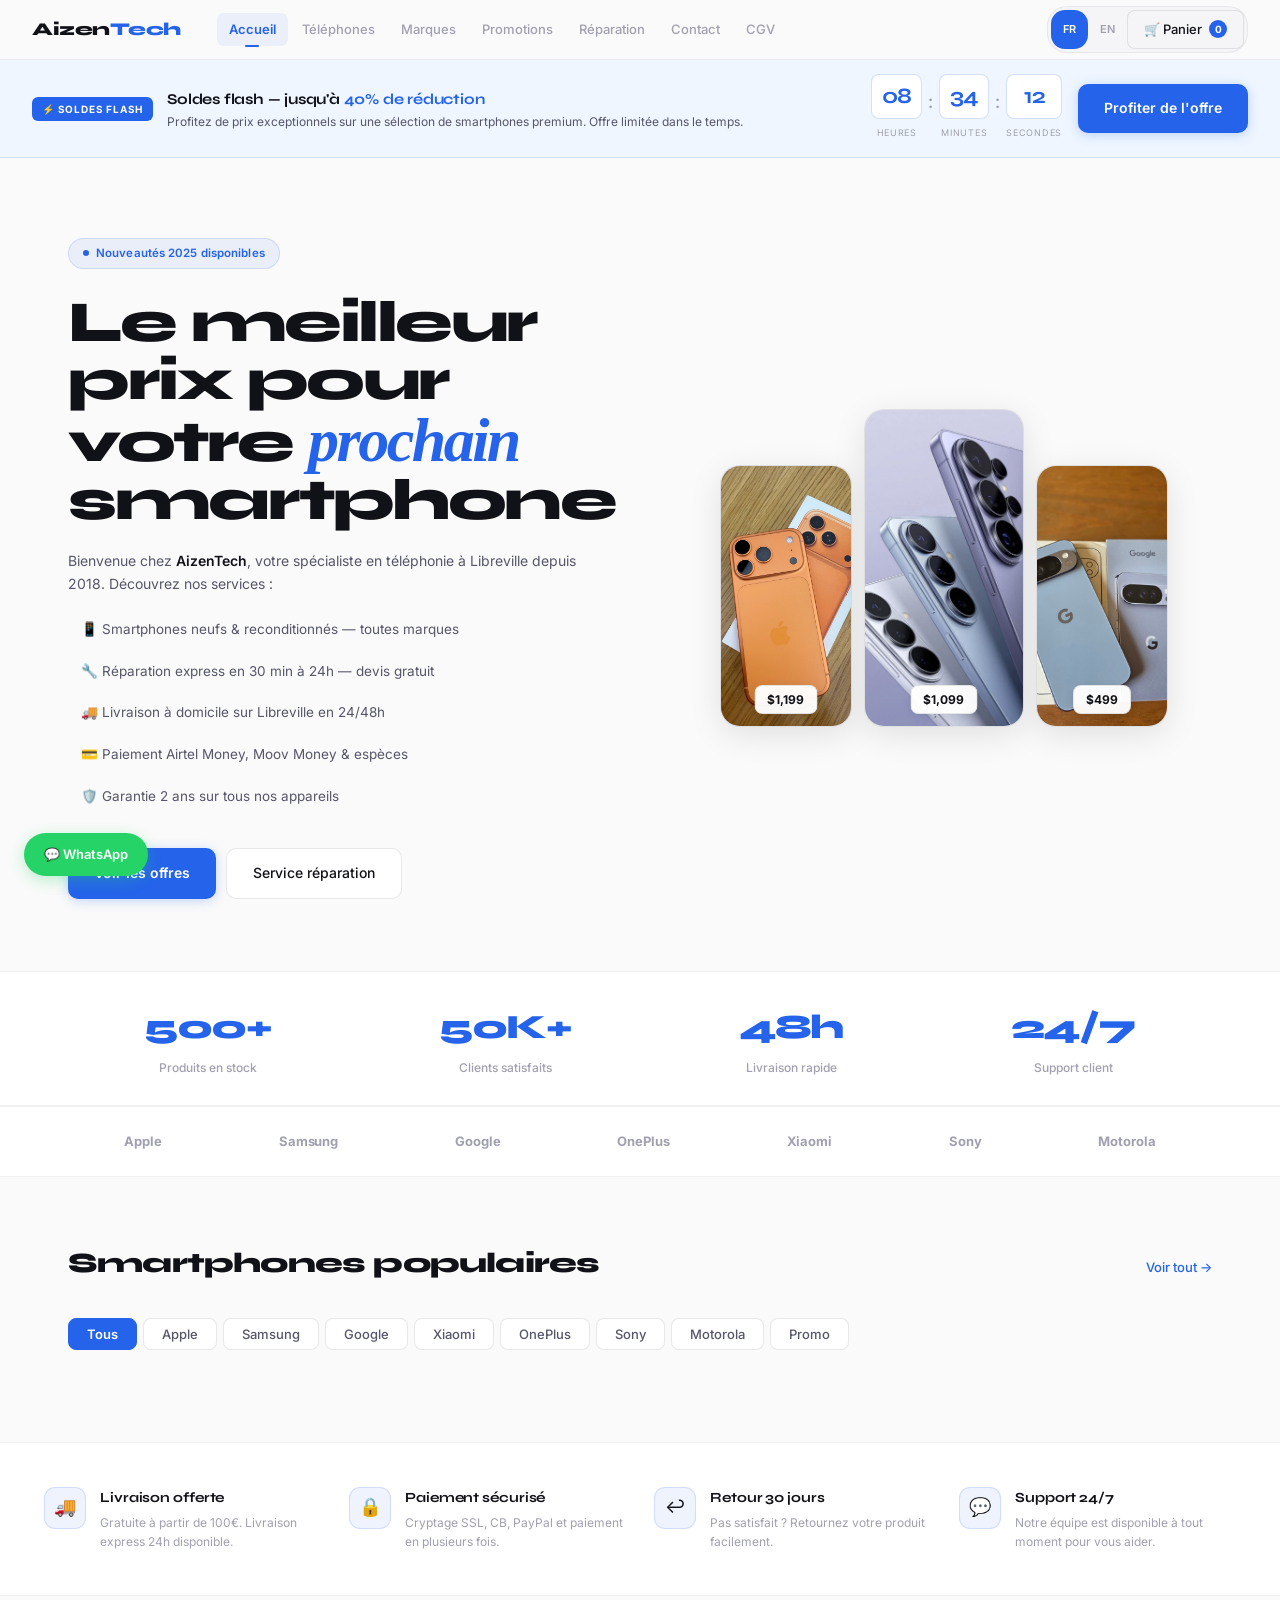
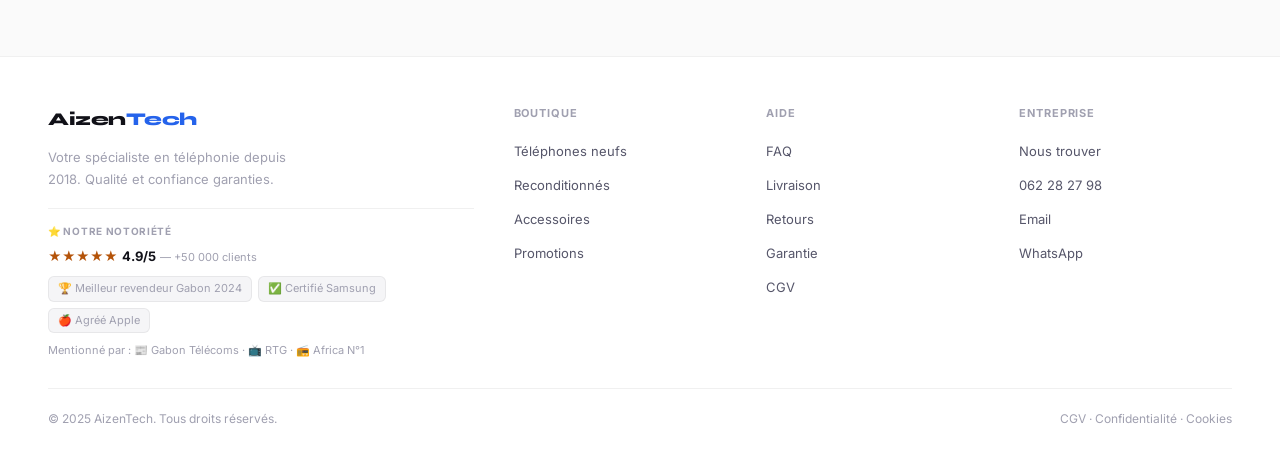
==== commit ad04d00e: "Update index.html" ====
--- a/index.html
+++ b/index.html
@@ -200,7 +200,7 @@
       <ul>
         <li><a href="contact.html">Nous trouver</a></li>
         <li><a href="tel:+241062282798">062 28 27 98</a></li>
-        <li><a href="mailto:diderokamegne1@gmail.com">Email</a></li>
+        <li><a href="/cdn-cgi/l/email-protection#096d606d6c7b666268646c6e676c38496e64686065276a6664">Email</a></li>
         <li><a href="https://wa.me/241062282798">WhatsApp</a></li>
       </ul>
     </div>
@@ -231,7 +231,7 @@
   💬 WhatsApp
 </a>
 
-<script src="i18n.js"></script>
+<script data-cfasync="false" src="/cdn-cgi/scripts/5c5dd728/cloudflare-static/email-decode.min.js"></script><script src="i18n.js"></script>
 <script src="products.js"></script>
 <script src="script.js"></script>
 <script>
@@ -246,10 +246,3 @@
 
   function toggleMobileNav() {
     const nav = document.getElementById('navLinks');
-    const btn = document.getElementById('navHamburger');
-    nav.classList.toggle('open');
-    btn.classList.toggle('open');
-  }
-</script>
-</body>
-</html>
--- a/style.css
+++ b/style.css
@@ -1,538 +1,629 @@
-@import url('https://fonts.googleapis.com/css2?family=Syne:wght@400;500;600;700;800&family=DM+Sans:wght@300;400;500&display=swap');
-
-* { margin: 0; padding: 0; box-sizing: border-box; }
+@import url('https://fonts.googleapis.com/css2?family=Syne:wght@400;600;700;800&family=Inter:wght@300;400;500;600;700&display=swap');
+
+/* ============================================================
+   AIZENTECH — DESIGN SYSTEM 2026 (Minimal Professional Light)
+   ============================================================ */
+
+*, *::before, *::after { margin: 0; padding: 0; box-sizing: border-box; }
 
 :root {
-  --primary: #0A0A0F;
-  --accent: #FF3B5C;
-  --accent2: #00D4FF;
-  --surface: #111118;
-  --surface2: #1A1A24;
-  --surface3: #22222E;
-  --text: #F0F0F8;
-  --text2: #9090A8;
-  --border: rgba(255,255,255,0.08);
-  --gold: #FFB800;
-  --green: #00E676;
-}
-
-body { font-family: 'DM Sans', sans-serif; background: var(--primary); color: var(--text); min-height: 100vh; overflow-x: hidden; }
-
-/* NAV */
+  /* Backgrounds — blanc pur, gris très doux */
+  --bg:       #FAFAFA;
+  --bg2:      #F3F3F5;
+  --bg3:      #FFFFFF;
+  --surface:  #F5F5F7;
+  --surface2: #FFFFFF;
+  --surface3: #F0F0F2;
+
+  /* Borders — très discrets */
+  --border:   rgba(0,0,0,0.09);
+  --border2:  rgba(0,0,0,0.06);
+
+  /* Texte — contraste net sans être agressif */
+  --text:     #111118;
+  --text2:    #56566A;
+  --text3:    #A0A0B0;
+
+  /* Accent unique — bleu slate professionnel, pas criard */
+  --accent:      #2563EB;
+  --accent-pale: rgba(37,99,235,0.08);
+  --accent-mid:  rgba(37,99,235,0.15);
+
+  /* Accent secondaire discret pour badges/promos */
+  --accent2:  #0F766E;   /* teal foncé, sobre */
+
+  /* Status */
+  --green:    #16A34A;
+  --gold:     #B45309;
+  --red:      #DC2626;
+
+  /* Gradient — une seule nuance de bleu, subtil */
+  --grad-accent: linear-gradient(135deg, #1D4ED8 0%, #2563EB 100%);
+
+  --font:         'Inter', -apple-system, BlinkMacSystemFont, 'Helvetica Neue', sans-serif;
+  --font-display: 'Syne', -apple-system, BlinkMacSystemFont, sans-serif;
+  --max-w:  1240px;
+  --nav-h:  60px;
+  --r-sm:   8px;
+  --r-md:   12px;
+  --r-lg:   18px;
+  --r-xl:   20px;
+}
+
+html { scroll-behavior: smooth; }
+body {
+  font-family: var(--font);
+  background: var(--bg);
+  color: var(--text);
+  min-height: 100vh;
+  overflow-x: hidden;
+  -webkit-font-smoothing: antialiased;
+  font-size: 15px;
+  line-height: 1.6;
+}
+
+/* ============================================================ NAV */
 nav {
-  position: sticky; top: 0; z-index: 100;
-  background: rgba(10,10,15,0.92);
-  backdrop-filter: blur(12px);
-  border-bottom: 1px solid var(--border);
-  padding: 0 24px;
-  display: flex; align-items: center; justify-content: space-between;
-  height: 64px;
-}
-.logo { font-family: 'Syne', sans-serif; font-size: 22px; font-weight: 800; letter-spacing: -0.5px; text-decoration: none; color: var(--text); }
+  position: sticky; top: 0; z-index: 200;
+  height: var(--nav-h);
+  background: rgba(250,250,250,0.94);
+  backdrop-filter: blur(20px);
+  -webkit-backdrop-filter: blur(20px);
+  border-bottom: 1px solid var(--border2);
+  display: flex; align-items: center; padding: 0 32px;
+}
+.logo {
+  font-family: var(--font-display);
+  font-size: 18px; font-weight: 800; letter-spacing: -0.5px;
+  text-decoration: none; color: var(--text);
+  flex-shrink: 0; margin-right: 36px;
+}
 .logo span { color: var(--accent); }
-.nav-links { display: flex; gap: 28px; align-items: center; }
-.nav-links a { font-size: 14px; color: var(--text2); cursor: pointer; transition: color .2s; text-decoration: none; }
-.nav-links a:hover, .nav-links a.active { color: var(--text); }
-.nav-links a.active { color: var(--accent); }
-.nav-right { display: flex; align-items: center; gap: 16px; }
-.lang-toggle { display: flex; background: var(--surface2); border-radius: 20px; padding: 3px; }
-.lang-btn { padding: 4px 14px; border-radius: 16px; font-size: 12px; font-weight: 500; cursor: pointer; border: none; background: none; color: var(--text2); transition: all .2s; }
+
+.nav-links { display: flex; align-items: center; gap: 2px; flex: 1; }
+.nav-links a {
+  font-size: 13px; font-weight: 500; color: var(--text3);
+  text-decoration: none; padding: 6px 12px; border-radius: 7px;
+  transition: color .15s, background .15s; white-space: nowrap;
+  position: relative; letter-spacing: 0;
+}
+.nav-links a:hover { color: var(--text); background: var(--surface); }
+.nav-links a.active {
+  color: var(--accent) !important;
+  background: var(--accent-pale);
+  font-weight: 600;
+}
+.nav-links a.active::after {
+  content: ''; position: absolute; bottom: -1px; left: 50%;
+  transform: translateX(-50%); width: 14px; height: 2px;
+  background: var(--accent); border-radius: 2px;
+}
+
+.nav-right { display: flex; align-items: center; gap: 10px; margin-left: auto; flex-shrink: 0; }
+.lang-toggle {
+  display: flex; background: var(--surface); border-radius: 20px;
+  padding: 3px; border: 1px solid var(--border2);
+}
+.lang-btn {
+  padding: 4px 12px; border-radius: 14px; font-size: 11px; font-weight: 600;
+  cursor: pointer; border: none; background: none; color: var(--text3);
+  transition: all .2s; font-family: inherit;
+}
 .lang-btn.active { background: var(--accent); color: white; }
-.cart-btn { position: relative; cursor: pointer; background: var(--surface2); border: 1px solid var(--border); border-radius: 10px; padding: 8px 16px; font-size: 13px; display: flex; align-items: center; gap: 6px; transition: all .2s; color: var(--text); text-decoration: none; }
-.cart-btn:hover { border-color: var(--accent); }
-.cart-count { background: var(--accent); color: white; border-radius: 50%; width: 18px; height: 18px; font-size: 10px; font-weight: 700; display: flex; align-items: center; justify-content: center; }
-
-/* HERO */
+
+.cart-btn {
+  cursor: pointer; background: var(--surface); border: 1px solid var(--border);
+  border-radius: var(--r-sm); padding: 8px 16px; font-size: 13px;
+  display: flex; align-items: center; gap: 7px; transition: all .2s;
+  color: var(--text); text-decoration: none; font-family: inherit; font-weight: 500;
+}
+.cart-btn:hover { border-color: var(--accent); background: var(--accent-pale); color: var(--accent); }
+.cart-count {
+  background: var(--accent); color: white; border-radius: 50%;
+  width: 18px; height: 18px; font-size: 10px; font-weight: 700;
+  display: flex; align-items: center; justify-content: center;
+}
+
+/* ============================================================ FLASH BANNER */
+.flash-banner {
+  background: #EFF6FF;
+  border-bottom: 1px solid rgba(37,99,235,0.15);
+  padding: 14px 32px;
+}
+.flash-banner-inner { max-width: var(--max-w); margin: 0 auto; display: flex; align-items: center; justify-content: space-between; gap: 24px; flex-wrap: wrap; }
+.flash-left { display: flex; align-items: center; gap: 14px; flex-wrap: wrap; }
+.flash-badge {
+  background: var(--accent); color: white; border-radius: 6px;
+  padding: 4px 10px; font-size: 10px; font-weight: 700;
+  letter-spacing: .8px; white-space: nowrap; text-transform: uppercase;
+}
+@keyframes flashPulse { 0%,100%{ opacity:1 } 50%{ opacity:.7 } }
+.flash-text h2 { font-size: 15px; font-weight: 700; letter-spacing: -.2px; margin-bottom: 1px; font-family: var(--font-display); color: var(--text); }
+.flash-text h2 span { color: var(--accent); }
+.flash-text p { font-size: 12px; color: var(--text2); }
+.flash-right { display: flex; align-items: center; gap: 16px; flex-wrap: wrap; }
+.flash-countdown { display: flex; align-items: center; gap: 4px; }
+.flash-count-block { text-align: center; }
+.flash-count-num {
+  display: block; font-size: 22px; font-weight: 700; color: var(--accent);
+  background: white; border: 1px solid rgba(37,99,235,0.20); border-radius: 8px;
+  padding: 4px 10px; min-width: 44px; text-align: center;
+  letter-spacing: -1px; font-family: var(--font-display);
+}
+.flash-count-label { font-size: 9px; color: var(--text3); margin-top: 3px; text-transform: uppercase; letter-spacing: .08em; }
+.flash-sep { font-size: 18px; font-weight: 500; color: var(--text3); margin: 0 2px; padding-bottom: 12px; }
+.flash-cta { white-space: nowrap; }
+
+/* ============================================================ HERO */
 .hero {
-  padding: 80px 24px 60px;
-  display: grid; grid-template-columns: 1fr 1fr; gap: 40px; align-items: center;
-  max-width: 1200px; margin: 0 auto;
-}
-.hero-badge { display: inline-flex; align-items: center; gap: 6px; background: rgba(255,59,92,0.12); border: 1px solid rgba(255,59,92,0.3); border-radius: 20px; padding: 6px 14px; font-size: 12px; color: var(--accent); font-weight: 500; margin-bottom: 20px; }
-.hero-badge::before { content: ''; width: 6px; height: 6px; background: var(--accent); border-radius: 50%; animation: pulse 1.5s infinite; }
-@keyframes pulse { 0%,100%{opacity:1;transform:scale(1)} 50%{opacity:.5;transform:scale(1.4)} }
-.hero h1 { font-family: 'Syne', sans-serif; font-size: 52px; font-weight: 800; line-height: 1.1; margin-bottom: 16px; }
-.hero h1 em { font-style: normal; color: var(--accent); }
-.hero p { font-size: 16px; color: var(--text2); line-height: 1.7; margin-bottom: 32px; }
-.hero-actions { display: flex; gap: 12px; flex-wrap: wrap; }
-.btn-primary { background: var(--accent); color: white; border: none; border-radius: 10px; padding: 14px 28px; font-size: 14px; font-weight: 500; cursor: pointer; transition: all .2s; font-family: inherit; text-decoration: none; display: inline-block; }
-.btn-primary:hover { background: #ff1f45; transform: translateY(-1px); }
-.btn-secondary { background: none; color: var(--text); border: 1px solid var(--border); border-radius: 10px; padding: 14px 28px; font-size: 14px; font-weight: 500; cursor: pointer; transition: all .2s; font-family: inherit; text-decoration: none; display: inline-block; }
-.btn-secondary:hover { border-color: var(--text2); }
-
-/* HERO VISUAL */
+  padding: 80px 48px 72px;
+  display: grid; grid-template-columns: 1fr 1fr;
+  gap: 60px; align-items: center;
+  max-width: var(--max-w); margin: 0 auto;
+}
+.hero-badge {
+  display: inline-flex; align-items: center; gap: 7px;
+  background: var(--accent-pale); border: 1px solid var(--accent-mid);
+  border-radius: 30px; padding: 5px 14px; font-size: 11.5px;
+  color: var(--accent); font-weight: 600; margin-bottom: 24px; letter-spacing: .1px;
+}
+.hero-badge::before {
+  content: ''; width: 6px; height: 6px; background: var(--accent);
+  border-radius: 50%; animation: pulse 2s infinite;
+}
+@keyframes pulse { 0%,100%{opacity:1;transform:scale(1)} 50%{opacity:.4;transform:scale(1.5)} }
+
+.hero h1 {
+  font-size: 58px; font-weight: 800; line-height: 1.0;
+  letter-spacing: -2.5px; margin-bottom: 20px;
+  color: var(--text); font-family: var(--font-display);
+}
+.hero h1 em {
+  font-style: italic; font-family: 'Georgia', serif;
+  color: var(--accent); font-size: 62px; letter-spacing: -2.5px;
+}
+
+.hero-intro { font-size: 15px; color: var(--text2); line-height: 1.7; margin-bottom: 14px; }
+.hero-intro strong { color: var(--text); font-weight: 600; }
+.hero-services-list { list-style: none; margin-bottom: 32px; display: flex; flex-direction: column; gap: 2px; }
+.hero-services-list li a {
+  display: flex; align-items: center; gap: 10px; font-size: 13.5px;
+  color: var(--text2); text-decoration: none; padding: 8px 12px;
+  border-radius: 8px; border: 1px solid transparent; transition: all .18s ease;
+}
+.hero-services-list li a:hover { color: var(--text); background: white; border-color: var(--border); }
+.hero-actions { display: flex; gap: 10px; flex-wrap: wrap; }
+
+/* ============================================================ BUTTONS */
+.btn-primary {
+  background: var(--accent); color: white; border: none;
+  border-radius: 10px; padding: 13px 26px; font-size: 14px;
+  font-weight: 600; cursor: pointer; transition: all .2s ease;
+  font-family: inherit; text-decoration: none;
+  display: inline-flex; align-items: center; gap: 6px;
+  box-shadow: 0 2px 12px rgba(37,99,235,0.25);
+}
+.btn-primary:hover { background: #1D4ED8; transform: translateY(-1px); box-shadow: 0 6px 20px rgba(37,99,235,0.35); }
+.btn-secondary {
+  background: white; color: var(--text); border: 1px solid var(--border);
+  border-radius: 10px; padding: 13px 26px; font-size: 14px;
+  font-weight: 500; cursor: pointer; transition: all .2s;
+  font-family: inherit; text-decoration: none;
+  display: inline-flex; align-items: center; gap: 6px;
+}
+.btn-secondary:hover { border-color: var(--accent); color: var(--accent); background: var(--accent-pale); }
+
+/* ============================================================ HERO VISUAL */
 .hero-visual { display: flex; gap: 12px; justify-content: center; align-items: flex-end; }
-.hero-phone-img { border-radius: 22px; overflow: hidden; border: 1px solid var(--border); position: relative; transition: transform .3s; }
-.hero-phone-img:hover { transform: translateY(-8px); }
+.hero-phone-img {
+  border-radius: 20px; overflow: hidden; border: 1px solid var(--border);
+  position: relative; background: var(--surface);
+  transition: transform .4s cubic-bezier(.34,1.56,.64,1);
+  box-shadow: 0 8px 32px rgba(0,0,0,0.10);
+}
+.hero-phone-img:hover { transform: translateY(-10px) scale(1.02); box-shadow: 0 20px 48px rgba(0,0,0,0.14); }
 .hero-phone-img img { width: 130px; height: 260px; object-fit: cover; display: block; }
-.hero-phone-img.large img { width: 155px; height: 310px; }
-.phone-price-tag { position: absolute; bottom: 10px; left: 50%; transform: translateX(-50%); background: rgba(4, 211, 252, 0.992); border: 1px solid rgb(15, 210, 249); border-radius: 8px; padding: 4px 10px; font-size: 11px; color:#000000; font-weight: 500; font-family: 'Syne', sans-serif; white-space: nowrap; }
-
-/* STATS */
-.stats { background: var(--surface); border-top: 1px solid var(--border); border-bottom: 1px solid var(--border); }
-.stats-inner { max-width: 1200px; margin: 0 auto; padding: 24px; display: flex; justify-content: space-around; }
+.hero-phone-img.large img { width: 158px; height: 316px; }
+.phone-price-tag {
+  position: absolute; bottom: 12px; left: 50%; transform: translateX(-50%);
+  background: rgba(255,255,255,0.96); border: 1px solid var(--border);
+  border-radius: 8px; padding: 4px 12px; font-size: 12px;
+  color: var(--text); font-weight: 700; white-space: nowrap;
+  box-shadow: 0 2px 8px rgba(0,0,0,0.08);
+}
+.hero-phone-link { display: block; text-decoration: none; cursor: pointer; }
+.phone-hover-label {
+  position: absolute; top:0;left:0;right:0;bottom:0;
+  display: flex; align-items: center; justify-content: center;
+  background: rgba(37,99,235,0.82); color: white; font-weight: 700;
+  font-size: 14px; opacity: 0; transition: opacity .2s; border-radius: inherit;
+}
+.hero-phone-link:hover .phone-hover-label { opacity: 1; }
+
+/* ============================================================ STATS */
+.stats { background: white; border-top: 1px solid var(--border2); border-bottom: 1px solid var(--border2); }
+.stats-inner { max-width: var(--max-w); margin: 0 auto; padding: 28px 48px; display: flex; justify-content: space-around; gap: 16px; flex-wrap: wrap; }
 .stat { text-align: center; }
-.stat-num { font-family: 'Syne', sans-serif; font-size: 28px; font-weight: 800; color: var(--accent); }
-.stat-label { font-size: 12px; color: var(--text2); margin-top: 2px; }
-
-/* SECTION */
-.section { max-width: 1200px; margin: 0 auto; padding: 60px 24px; }
+.stat-num { font-size: 34px; font-weight: 800; color: var(--accent); letter-spacing: -1.5px; font-family: var(--font-display); }
+.stat-label { font-size: 12px; color: var(--text3); margin-top: 4px; font-weight: 500; }
+
+/* ============================================================ SECTION */
+.section { max-width: var(--max-w); margin: 0 auto; padding: 64px 48px; }
 .section-header { display: flex; align-items: baseline; justify-content: space-between; margin-bottom: 32px; }
-.section-title { font-family: 'Syne', sans-serif; font-size: 28px; font-weight: 700; }
-.section-link { font-size: 13px; color: var(--accent); cursor: pointer; text-decoration: none; }
-
-/* FILTER TABS */
-.filter-tabs { display: flex; gap: 8px; flex-wrap: wrap; margin-bottom: 28px; }
-.filter-tab { padding: 8px 18px; border-radius: 20px; font-size: 13px; border: 1px solid var(--border); background: none; color: var(--text2); cursor: pointer; transition: all .2s; font-family: inherit; }
-.filter-tab.active { border-color: var(--accent); color: var(--accent); background: rgba(255,59,92,0.08); }
-.filter-tab:hover { border-color: var(--text2); color: var(--text); }
-
-/* PRODUCT GRID */
-.product-grid { display: grid; grid-template-columns: repeat(auto-fill, minmax(240px, 1fr)); gap: 16px; }
-.product-card { background: var(--surface2); border: 1px solid var(--border); border-radius: 16px; overflow: hidden; cursor: pointer; transition: all .25s; position: relative; }
-.product-card:hover { border-color: rgba(255,59,92,0.4); transform: translateY(-4px); }
-.product-card:hover .card-overlay { opacity: 1; }
-.card-img { height: 220px; display: flex; align-items: center; justify-content: center; position: relative; background: var(--surface3); overflow: hidden; }
-.card-img img { width: 100%; height: 100%; object-fit: cover; padding: 16px; transition: transform .3s; }
+.section-title { font-size: 28px; font-weight: 800; letter-spacing: -.8px; font-family: var(--font-display); color: var(--text); }
+.section-link { font-size: 13px; color: var(--accent); cursor: pointer; text-decoration: none; font-weight: 500; transition: opacity .2s; }
+.section-link:hover { opacity: .7; }
+
+/* ============================================================ BRANDS */
+.brands-strip { background: white; border-top: 1px solid var(--border2); border-bottom: 1px solid var(--border2); padding: 16px 0; }
+.brands-inner { max-width: var(--max-w); margin: 0 auto; padding: 0 48px; display: flex; align-items: center; justify-content: space-around; flex-wrap: wrap; gap: 4px; }
+.brand-name {
+  font-size: 13px; font-weight: 700; color: var(--text3);
+  transition: color .2s, background .2s; cursor: pointer;
+  padding: 8px 16px; border-radius: 8px; letter-spacing: -.1px;
+}
+.brand-name:hover { color: var(--accent); background: var(--accent-pale); }
+
+/* ============================================================ FILTER TABS */
+.filter-tabs { display: flex; gap: 6px; flex-wrap: wrap; margin-bottom: 28px; }
+.filter-tab {
+  padding: 7px 18px; border-radius: 8px; font-size: 13px;
+  font-weight: 500; border: 1px solid var(--border);
+  background: white; color: var(--text2); cursor: pointer;
+  transition: all .18s; font-family: inherit;
+}
+.filter-tab:hover { border-color: var(--accent); color: var(--accent); background: var(--accent-pale); }
+.filter-tab.active { border-color: var(--accent); color: white; background: var(--accent); font-weight: 600; }
+
+/* ============================================================ PRODUCT GRID */
+.product-grid { display: grid; grid-template-columns: repeat(auto-fill, minmax(268px,1fr)); gap: 18px; }
+
+.product-card {
+  background: white; border: 1px solid var(--border);
+  border-radius: var(--r-xl); overflow: hidden; cursor: pointer;
+  transition: transform .28s ease, box-shadow .28s ease, border-color .2s;
+  display: flex; flex-direction: column;
+  box-shadow: 0 1px 4px rgba(0,0,0,0.05);
+}
+.product-card:hover {
+  transform: translateY(-6px);
+  border-color: rgba(37,99,235,0.20);
+  box-shadow: 0 16px 40px rgba(0,0,0,0.10);
+}
 .product-card:hover .card-img img { transform: scale(1.05); }
-.card-badge { position: absolute; top: 12px; left: 12px; background: var(--accent); color: white; border-radius: 6px; padding: 3px 8px; font-size: 10px; font-weight: 700; letter-spacing: .5px; z-index: 2; }
-.card-badge.new { background: var(--accent2); color: var(--primary); }
-.card-badge.sale { background: var(--gold); color: var(--primary); }
-.card-wish { position: absolute; top: 12px; right: 12px; width: 32px; height: 32px; background: rgba(10,10,15,0.7); border-radius: 50%; display: flex; align-items: center; justify-content: center; font-size: 14px; transition: all .2s; z-index: 2; cursor: pointer; border: none; }
-.card-wish:hover { background: rgba(255,59,92,0.2); }
-.card-overlay { position: absolute; inset: 0; background: rgba(255,59,92,0.05); display: flex; align-items: flex-end; justify-content: center; padding-bottom: 16px; opacity: 0; transition: opacity .2s; z-index: 3; }
-.quick-add { background: var(--accent); color: white; border: none; border-radius: 8px; padding: 10px 20px; font-size: 13px; font-weight: 500; cursor: pointer; font-family: inherit; transition: all .2s; }
-.quick-add:hover { background: #ff1f45; }
-.card-info { padding: 16px; }
-.card-brand { font-size: 11px; color: var(--text2); font-weight: 500; text-transform: uppercase; letter-spacing: .8px; }
-.card-name { font-family: 'Syne', sans-serif; font-size: 16px; font-weight: 600; margin: 4px 0 8px; line-height: 1.3; }
-.card-specs { display: flex; gap: 6px; flex-wrap: wrap; margin-bottom: 12px; }
-.spec-pill { background: var(--surface3); border-radius: 6px; padding: 3px 8px; font-size: 11px; color: var(--text2); }
-.card-footer { display: flex; align-items: center; justify-content: space-between; }
-.price { font-family: 'Syne', sans-serif; font-size: 20px; font-weight: 700; }
-.price-old { font-size: 13px; color: var(--text2); text-decoration: line-through; margin-left: 6px; }
+
+.card-img {
+  height: 240px; display: flex; align-items: center; justify-content: center;
+  position: relative; background: var(--surface);
+  overflow: hidden; border-bottom: 1px solid var(--border2);
+}
+.card-img img { width: 100%; height: 100%; object-fit: cover; padding: 12px; transition: transform .4s ease; }
+.card-badge {
+  position: absolute; top: 12px; left: 12px; border-radius: 6px;
+  padding: 3px 9px; font-size: 10px; font-weight: 700; letter-spacing: .4px; z-index: 2;
+}
+.card-badge.new { background: var(--accent2); color: white; }
+.card-badge.sale { background: var(--gold); color: white; }
+
+.card-wish {
+  position: absolute; top: 10px; right: 10px; width: 30px; height: 30px;
+  background: white; border-radius: 50%; display: flex; align-items: center;
+  justify-content: center; font-size: 13px; transition: all .2s; z-index: 2;
+  cursor: pointer; border: 1px solid var(--border);
+  box-shadow: 0 1px 4px rgba(0,0,0,0.08);
+}
+.card-wish:hover { border-color: var(--red); color: var(--red); }
+
+.card-overlay { display: none; }
+.quick-add { display: none; }
+.quick-buy { display: none; }
+
+/* Card color + memory selectors */
+.card-options { padding: 12px 14px 0; }
+.option-label { font-size: 10px; color: var(--text3); margin-bottom: 6px; text-transform: uppercase; letter-spacing: .7px; font-weight: 600; }
+.color-dots { display: flex; gap: 6px; }
+.color-dot {
+  width: 17px; height: 17px; border-radius: 50%; cursor: pointer;
+  border: 2px solid transparent; transition: all .18s;
+  outline: 2px solid transparent; outline-offset: 2px;
+}
+.color-dot.selected, .color-dot:hover { outline-color: var(--accent); transform: scale(1.12); }
+.memory-pills { display: flex; gap: 4px; flex-wrap: wrap; }
+.memory-pill {
+  padding: 3px 9px; border-radius: 5px; font-size: 10px; font-weight: 600;
+  border: 1px solid var(--border); background: var(--surface);
+  color: var(--text3); cursor: pointer; transition: all .18s; font-family: inherit;
+}
+.memory-pill.selected { border-color: var(--accent); color: var(--accent); background: var(--accent-pale); }
+
+/* Card info */
+.card-info { padding: 12px 14px 10px; flex: 1; display: flex; flex-direction: column; }
+.card-brand { font-size: 10px; color: var(--text3); font-weight: 600; text-transform: uppercase; letter-spacing: 1px; }
+.card-name { font-size: 14.5px; font-weight: 700; margin: 4px 0 8px; line-height: 1.25; letter-spacing: -.2px; font-family: var(--font-display); color: var(--text); }
+.card-specs { display: flex; gap: 4px; flex-wrap: wrap; margin-bottom: 9px; }
+.spec-pill { background: var(--surface); border: 1px solid var(--border2); border-radius: 5px; padding: 2px 7px; font-size: 10px; color: var(--text3); }
+.card-footer { display: flex; align-items: center; justify-content: space-between; margin-top: auto; margin-bottom: 10px; }
+.price { font-size: 20px; font-weight: 800; letter-spacing: -.6px; font-family: var(--font-display); color: var(--text); }
+.price-old { font-size: 12px; color: var(--text3); text-decoration: line-through; margin-left: 6px; }
 .stars { font-size: 11px; color: var(--gold); }
-.rating-count { font-size: 11px; color: var(--text2); margin-left: 4px; }
-
-/* COLOR & MEMORY SELECTORS */
-.card-options { padding: 0 16px 12px; }
-.option-label { font-size: 11px; color: var(--text2); margin-bottom: 6px; }
-.color-dots { display: flex; gap: 6px; }
-.color-dot { width: 18px; height: 18px; border-radius: 50%; cursor: pointer; border: 2px solid transparent; transition: all .2s; }
-.color-dot.selected, .color-dot:hover { border-color: white; transform: scale(1.2); }
-.memory-pills { display: flex; gap: 6px; flex-wrap: wrap; }
-.memory-pill { padding: 3px 10px; border-radius: 6px; font-size: 11px; border: 1px solid var(--border); background: none; color: var(--text2); cursor: pointer; transition: all .2s; font-family: inherit; }
-.memory-pill.selected { border-color: var(--accent); color: var(--accent); background: rgba(255,59,92,0.1); }
-
-/* PRODUCT MODAL */
-.modal-overlay { position: fixed; inset: 0; background: rgba(0,0,0,0.8); z-index: 1000; display: flex; align-items: center; justify-content: center; padding: 20px; opacity: 0; pointer-events: none; transition: opacity .3s; }
+.rating-count { font-size: 11px; color: var(--text3); margin-left: 2px; }
+
+/* Card actions */
+.card-actions { display: flex; gap: 8px; padding: 0 14px 14px; }
+.card-action-add {
+  flex: 1; background: var(--accent); color: white; border: none;
+  border-radius: 9px; padding: 11px 8px; font-size: 12.5px;
+  font-weight: 600; cursor: pointer; font-family: var(--font-display);
+  transition: all .18s; letter-spacing: -.1px;
+}
+.card-action-add:hover { background: #1D4ED8; transform: translateY(-1px); box-shadow: 0 4px 14px rgba(37,99,235,0.30); }
+.card-action-buy {
+  flex: 1; background: var(--surface); color: var(--text2);
+  border: 1px solid var(--border); border-radius: 9px; padding: 11px 8px;
+  font-size: 12.5px; font-weight: 600; cursor: pointer;
+  font-family: var(--font-display); transition: all .18s;
+}
+.card-action-buy:hover { border-color: var(--accent); color: var(--accent); background: var(--accent-pale); }
+
+/* ============================================================ MODAL */
+.modal-overlay {
+  position: fixed; inset: 0; background: rgba(0,0,0,0.35);
+  backdrop-filter: blur(8px); z-index: 1000;
+  display: flex; align-items: center; justify-content: center;
+  padding: 20px; opacity: 0; pointer-events: none; transition: opacity .25s;
+}
 .modal-overlay.open { opacity: 1; pointer-events: all; }
-.modal { background: var(--surface2); border: 1px solid var(--border); border-radius: 20px; width: 100%; max-width: 800px; max-height: 90vh; overflow-y: auto; display: grid; grid-template-columns: 1fr 1fr; }
-.modal-img { background: var(--surface3); border-radius: 20px 0 0 20px; display: flex; align-items: center; justify-content: center; padding: 32px; min-height: 400px; }
+.modal {
+  background: white; border: 1px solid var(--border); border-radius: 24px;
+  width: 100%; max-width: 820px; max-height: 90vh; overflow-y: auto;
+  display: grid; grid-template-columns: 1fr 1fr;
+  box-shadow: 0 24px 64px rgba(0,0,0,0.15);
+}
+.modal-img {
+  background: var(--surface); border-radius: 24px 0 0 24px;
+  display: flex; align-items: center; justify-content: center;
+  padding: 40px; min-height: 460px; border-right: 1px solid var(--border2);
+}
 .modal-img img { width: 200px; object-fit: contain; }
-.modal-body { padding: 32px; }
-.modal-close { float: right; background: none; border: none; color: var(--text2); font-size: 20px; cursor: pointer; margin-bottom: 16px; }
-.modal-brand { font-size: 12px; color: var(--text2); text-transform: uppercase; letter-spacing: 1px; }
-.modal-name { font-family: 'Syne', sans-serif; font-size: 26px; font-weight: 800; margin: 8px 0 16px; line-height: 1.2; }
-.modal-price { font-family: 'Syne', sans-serif; font-size: 32px; font-weight: 800; color: var(--accent); margin-bottom: 24px; }
-.modal-section-title { font-size: 12px; color: var(--text2); text-transform: uppercase; letter-spacing: .8px; margin-bottom: 10px; }
-.modal-colors { display: flex; gap: 10px; margin-bottom: 20px; }
-.modal-color-dot { width: 28px; height: 28px; border-radius: 50%; cursor: pointer; border: 3px solid transparent; transition: all .2s; }
-.modal-color-dot.selected { border-color: white; }
-.modal-memory { display: flex; gap: 8px; flex-wrap: wrap; margin-bottom: 24px; }
-.modal-mem-btn { padding: 6px 16px; border-radius: 8px; font-size: 13px; border: 1px solid var(--border); background: none; color: var(--text2); cursor: pointer; font-family: inherit; transition: all .2s; }
-.modal-mem-btn.selected { border-color: var(--accent); color: var(--accent); background: rgba(255,59,92,0.1); }
-.modal-add-btn { width: 100%; padding: 16px; background: var(--accent); color: white; border: none; border-radius: 12px; font-size: 15px; font-weight: 600; cursor: pointer; font-family: inherit; transition: all .2s; margin-top: 8px; }
-.modal-add-btn:hover { background: #ff1f45; }
-.modal-specs-list { display: grid; grid-template-columns: 1fr 1fr; gap: 8px; margin-bottom: 20px; }
-.modal-spec-item { background: var(--surface3); border-radius: 8px; padding: 8px 12px; }
-.modal-spec-key { font-size: 10px; color: var(--text2); text-transform: uppercase; letter-spacing: .5px; }
-.modal-spec-val { font-size: 13px; font-weight: 500; margin-top: 2px; }
-
-/* BANNER */
-.promo-banner { background: linear-gradient(135deg, var(--surface2) 0%, #1A0A15 100%); border: 1px solid rgba(255,59,92,0.2); border-radius: 20px; padding: 40px; display: flex; align-items: center; justify-content: space-between; gap: 20px; }
-.banner-text h2 { font-family: 'Syne', sans-serif; font-size: 32px; font-weight: 800; margin-bottom: 8px; }
+.modal-body { padding: 36px; }
+.modal-close {
+  float: right; background: var(--surface); border: 1px solid var(--border);
+  color: var(--text2); font-size: 13px; cursor: pointer; margin-bottom: 18px;
+  width: 30px; height: 30px; border-radius: 50%; display: flex;
+  align-items: center; justify-content: center; transition: all .2s;
+}
+.modal-close:hover { background: var(--red); color: white; border-color: var(--red); }
+.modal-brand { font-size: 10px; color: var(--text3); text-transform: uppercase; letter-spacing: 1.2px; font-weight: 700; }
+.modal-name { font-size: 26px; font-weight: 800; margin: 6px 0 12px; line-height: 1.15; letter-spacing: -.6px; font-family: var(--font-display); }
+.modal-price { font-size: 28px; font-weight: 800; color: var(--accent); margin-bottom: 18px; letter-spacing: -.8px; font-family: var(--font-display); }
+.modal-section-title { font-size: 10px; color: var(--text3); text-transform: uppercase; letter-spacing: 1px; font-weight: 700; margin-bottom: 10px; }
+.modal-colors { display: flex; gap: 10px; margin-bottom: 18px; }
+.modal-color-dot {
+  width: 28px; height: 28px; border-radius: 50%; cursor: pointer;
+  border: 2px solid transparent; transition: all .2s;
+  outline: 2px solid transparent; outline-offset: 3px;
+}
+.modal-color-dot.selected { outline-color: var(--accent); }
+.modal-memory { display: flex; gap: 7px; flex-wrap: wrap; margin-bottom: 20px; }
+.modal-mem-btn {
+  padding: 7px 16px; border-radius: 8px; font-size: 13px; font-weight: 500;
+  border: 1px solid var(--border); background: var(--surface);
+  color: var(--text2); cursor: pointer; font-family: inherit; transition: all .2s;
+}
+.modal-mem-btn.selected { border-color: var(--accent); color: var(--accent); background: var(--accent-pale); font-weight: 700; }
+.modal-specs-list { display: grid; grid-template-columns: 1fr 1fr; gap: 7px; margin-bottom: 20px; }
+.modal-spec-item { background: var(--surface); border: 1px solid var(--border2); border-radius: 9px; padding: 9px 12px; }
+.modal-spec-key { font-size: 10px; color: var(--text3); text-transform: uppercase; letter-spacing: .5px; font-weight: 700; }
+.modal-spec-val { font-size: 13px; font-weight: 600; margin-top: 2px; color: var(--text); }
+.modal-buttons { display: flex; gap: 10px; margin-top: 8px; }
+.modal-add-btn-split {
+  flex: 1; padding: 14px 10px; background: var(--accent); color: white;
+  border: none; border-radius: 10px; font-size: 13px; font-weight: 600;
+  cursor: pointer; font-family: inherit; transition: all .2s;
+}
+.modal-add-btn-split:hover { background: #1D4ED8; transform: translateY(-1px); }
+.modal-buy-btn {
+  flex: 1; padding: 14px 10px; background: var(--surface); color: var(--text);
+  border: 1px solid var(--border); border-radius: 10px; font-size: 13px;
+  font-weight: 600; cursor: pointer; font-family: inherit; transition: all .2s;
+}
+.modal-buy-btn:hover { border-color: var(--accent); color: var(--accent); background: var(--accent-pale); }
+.modal-price-note { font-size: 11px; color: var(--text3); margin-top: -14px; margin-bottom: 14px; }
+
+/* ============================================================ PROMO BANNER */
+.promo-banner {
+  background: #EFF6FF; border: 1px solid rgba(37,99,235,0.15);
+  border-radius: var(--r-xl); padding: 36px;
+  display: flex; align-items: center; justify-content: space-between; gap: 20px;
+}
+.banner-text h2 { font-size: 26px; font-weight: 800; margin-bottom: 6px; letter-spacing: -.6px; font-family: var(--font-display); }
 .banner-text h2 span { color: var(--accent); }
-.banner-text p { color: var(--text2); font-size: 15px; }
-.banner-countdown { display: flex; gap: 12px; }
-.count-block { background: var(--surface3); border-radius: 12px; padding: 12px 16px; text-align: center; min-width: 60px; }
-.count-num { font-family: 'Syne', sans-serif; font-size: 28px; font-weight: 800; color: var(--accent); display: block; }
-.count-label { font-size: 10px; color: var(--text2); text-transform: uppercase; letter-spacing: .5px; }
-
-/* BRANDS */
-.brands-strip { background: var(--surface); border-top: 1px solid var(--border); border-bottom: 1px solid var(--border); padding: 24px; }
-.brands-inner { max-width: 1200px; margin: 0 auto; display: flex; align-items: center; justify-content: space-around; flex-wrap: wrap; gap: 16px; }
-.brand-name { font-family: 'Syne', sans-serif; font-size: 18px; font-weight: 700; color: var(--text2); opacity: .5; transition: opacity .2s; cursor: pointer; letter-spacing: -0.5px; }
-.brand-name:hover { opacity: 1; }
-
-/* FEATURES */
-.features { background: var(--surface); border-top: 1px solid var(--border); border-bottom: 1px solid var(--border); padding: 40px 24px; }
-.features-inner { max-width: 1200px; margin: 0 auto; display: grid; grid-template-columns: repeat(auto-fit, minmax(200px, 1fr)); gap: 24px; }
+.banner-text p { color: var(--text2); font-size: 14px; }
+.banner-countdown { display: flex; gap: 10px; }
+.count-block { background: white; border: 1px solid var(--border); border-radius: 10px; padding: 10px 14px; text-align: center; min-width: 56px; }
+.count-num { font-size: 24px; font-weight: 800; color: var(--accent); display: block; letter-spacing: -1px; font-family: var(--font-display); }
+.count-label { font-size: 10px; color: var(--text3); text-transform: uppercase; letter-spacing: .5px; }
+
+/* ============================================================ FEATURES */
+.features { background: white; border-top: 1px solid var(--border2); border-bottom: 1px solid var(--border2); padding: 44px; }
+.features-inner { max-width: var(--max-w); margin: 0 auto; display: grid; grid-template-columns: repeat(auto-fit,minmax(200px,1fr)); gap: 28px; }
 .feature-item { display: flex; align-items: flex-start; gap: 14px; }
-.feature-icon { width: 44px; height: 44px; background: rgba(255,59,92,0.1); border-radius: 12px; display: flex; align-items: center; justify-content: center; font-size: 20px; flex-shrink: 0; }
-.feature-title { font-weight: 500; font-size: 14px; margin-bottom: 4px; }
-.feature-desc { font-size: 12px; color: var(--text2); line-height: 1.5; }
-
-/* CART TOAST */
-.toast { position: fixed; bottom: 24px; right: 24px; background: var(--surface2); border: 1px solid var(--green); border-radius: 12px; padding: 14px 20px; display: flex; align-items: center; gap: 10px; font-size: 14px; z-index: 9999; transform: translateY(80px); opacity: 0; transition: all .3s; box-shadow: 0 8px 24px rgba(0,0,0,.4); }
+.feature-icon {
+  width: 42px; height: 42px; background: var(--accent-pale);
+  border: 1px solid var(--accent-mid); border-radius: 11px;
+  display: flex; align-items: center; justify-content: center;
+  font-size: 18px; flex-shrink: 0;
+}
+.feature-title { font-weight: 700; font-size: 14px; margin-bottom: 4px; font-family: var(--font-display); letter-spacing: -.1px; color: var(--text); }
+.feature-desc { font-size: 12px; color: var(--text3); line-height: 1.6; }
+
+/* ============================================================ TOAST */
+.toast {
+  position: fixed; bottom: 24px; right: 24px; background: white;
+  border: 1px solid var(--green); border-radius: 12px; padding: 12px 20px;
+  display: flex; align-items: center; gap: 10px; font-size: 13px;
+  font-weight: 500; z-index: 9999; transform: translateY(70px); opacity: 0;
+  transition: all .3s cubic-bezier(.34,1.56,.64,1);
+  box-shadow: 0 6px 24px rgba(0,0,0,0.10); color: var(--text);
+}
 .toast.show { transform: translateY(0); opacity: 1; }
-.toast-dot { width: 8px; height: 8px; background: var(--green); border-radius: 50%; }
-
-/* FOOTER */
-footer { background: var(--surface); border-top: 1px solid var(--border); padding: 40px 24px; margin-top: 60px; }
-.footer-inner { max-width: 1200px; margin: 0 auto; display: grid; grid-template-columns: 2fr 1fr 1fr 1fr; gap: 40px; }
-.footer-brand .logo { font-size: 20px; margin-bottom: 12px; display: block; }
-.footer-brand p { font-size: 13px; color: var(--text2); line-height: 1.6; }
-.footer-col h4 { font-family: 'Syne', sans-serif; font-size: 13px; font-weight: 600; text-transform: uppercase; letter-spacing: .8px; color: var(--text2); margin-bottom: 16px; }
+.toast-dot { width: 7px; height: 7px; background: var(--green); border-radius: 50%; flex-shrink: 0; }
+
+/* ============================================================ FOOTER */
+footer { background: white; border-top: 1px solid var(--border2); padding: 48px 48px 24px; margin-top: 60px; }
+.footer-inner { max-width: var(--max-w); margin: 0 auto; display: grid; grid-template-columns: 2fr 1fr 1fr 1fr; gap: 40px; }
+.footer-brand .logo { font-size: 18px; margin-bottom: 12px; display: block; }
+.footer-brand p { font-size: 13px; color: var(--text3); line-height: 1.7; max-width: 240px; }
+.footer-col h4 { font-size: 11px; font-weight: 700; text-transform: uppercase; letter-spacing: .9px; color: var(--text3); margin-bottom: 16px; }
 .footer-col ul { list-style: none; }
 .footer-col ul li { margin-bottom: 10px; }
-.footer-col ul li a { font-size: 13px; color: var(--text2); cursor: pointer; transition: color .2s; text-decoration: none; }
-.footer-col ul li a:hover { color: var(--text); }
-.footer-bottom { max-width: 1200px; margin: 24px auto 0; padding-top: 24px; border-top: 1px solid var(--border); display: flex; justify-content: space-between; align-items: center; font-size: 12px; color: var(--text2); }
-
-/* PAGE HEADER */
-.page-header { background: var(--surface); border-bottom: 1px solid var(--border); padding: 48px 24px; text-align: center; }
-.page-header h1 { font-family: 'Syne', sans-serif; font-size: 42px; font-weight: 800; margin-bottom: 12px; }
+.footer-col ul li a { font-size: 13px; color: var(--text2); cursor: pointer; transition: color .18s; text-decoration: none; }
+.footer-col ul li a:hover { color: var(--accent); }
+.footer-bottom { max-width: var(--max-w); margin: 28px auto 0; padding-top: 20px; border-top: 1px solid var(--border2); display: flex; justify-content: space-between; align-items: center; font-size: 12px; color: var(--text3); }
+.footer-legal-links a { color: var(--text3); text-decoration: none; transition: color .18s; }
+.footer-legal-links a:hover { color: var(--accent); }
+.footer-notoriete { margin-top: 18px; padding-top: 14px; border-top: 1px solid var(--border2); }
+.notoriete-title { font-size: 10px; font-weight: 700; text-transform: uppercase; letter-spacing: .7px; color: var(--text3); margin-bottom: 7px; }
+.notoriete-stars { font-size: 13px; color: var(--gold); margin-bottom: 9px; }
+.notoriete-stars strong { color: var(--text); }
+.notoriete-stars span { font-size: 11px; color: var(--text3); }
+.notoriete-badges { display: flex; flex-wrap: wrap; gap: 6px; margin-bottom: 9px; }
+.notoriete-badge { background: var(--surface); border: 1px solid var(--border2); border-radius: 6px; padding: 3px 9px; font-size: 11px; color: var(--text3); white-space: nowrap; }
+.notoriete-presse { font-size: 11px; color: var(--text3); }
+
+/* ============================================================ PAGE HEADER */
+.page-header { background: white; border-bottom: 1px solid var(--border2); padding: 56px 48px; text-align: center; }
+.page-header h1 { font-size: 46px; font-weight: 800; margin-bottom: 12px; letter-spacing: -1.8px; font-family: var(--font-display); color: var(--text); }
 .page-header h1 span { color: var(--accent); }
-.page-header p { color: var(--text2); font-size: 16px; max-width: 500px; margin: 0 auto; }
-
-/* REPAIR PAGE */
-.repair-grid { display: grid; grid-template-columns: repeat(auto-fill, minmax(280px, 1fr)); gap: 20px; }
-.repair-card { background: var(--surface2); border: 1px solid var(--border); border-radius: 16px; padding: 24px; transition: all .25s; }
-.repair-card:hover { border-color: rgba(255,59,92,0.4); transform: translateY(-4px); }
-.repair-icon { font-size: 40px; margin-bottom: 16px; }
-.repair-title { font-family: 'Syne', sans-serif; font-size: 18px; font-weight: 700; margin-bottom: 8px; }
-.repair-desc { font-size: 13px; color: var(--text2); line-height: 1.6; margin-bottom: 16px; }
-.repair-price { font-family: 'Syne', sans-serif; font-size: 22px; font-weight: 800; color: var(--accent); margin-bottom: 16px; }
+.page-header p { color: var(--text2); font-size: 16px; max-width: 500px; margin: 0 auto; line-height: 1.7; }
+
+/* ============================================================ REPAIR PAGE */
+.repair-grid { display: grid; grid-template-columns: repeat(auto-fill,minmax(280px,1fr)); gap: 18px; }
+.repair-card { background: white; border: 1px solid var(--border); border-radius: var(--r-xl); padding: 28px; transition: all .25s ease; box-shadow: 0 1px 4px rgba(0,0,0,0.05); }
+.repair-card:hover { border-color: rgba(37,99,235,0.22); transform: translateY(-4px); box-shadow: 0 14px 36px rgba(0,0,0,0.09); }
+.repair-icon { font-size: 36px; margin-bottom: 14px; }
+.repair-title { font-size: 17px; font-weight: 700; margin-bottom: 7px; letter-spacing: -.3px; font-family: var(--font-display); color: var(--text); }
+.repair-desc { font-size: 13px; color: var(--text2); line-height: 1.65; margin-bottom: 14px; }
+.repair-price { font-size: 20px; font-weight: 800; color: var(--accent); margin-bottom: 14px; font-family: var(--font-display); }
 .repair-items { list-style: none; margin-bottom: 16px; }
-.repair-items li { font-size: 13px; color: var(--text2); padding: 6px 0; border-bottom: 1px solid var(--border); display: flex; justify-content: space-between; }
+.repair-items li { font-size: 13px; color: var(--text2); padding: 6px 0; border-bottom: 1px solid var(--border2); display: flex; justify-content: space-between; }
 .repair-items li:last-child { border-bottom: none; }
-.repair-items li span { color: var(--text); font-weight: 500; }
-.repair-book-btn { width: 100%; padding: 12px; background: none; border: 1px solid var(--accent); color: var(--accent); border-radius: 10px; font-size: 13px; font-weight: 500; cursor: pointer; font-family: inherit; transition: all .2s; }
-.repair-book-btn:hover { background: var(--accent); color: white; }
-.repair-brands { display: flex; gap: 8px; flex-wrap: wrap; margin-bottom: 16px; }
-.repair-brand-tag { background: var(--surface3); border-radius: 6px; padding: 3px 10px; font-size: 11px; color: var(--text2); }
-
-/* CONTACT PAGE */
+.repair-items li span { color: var(--text); font-weight: 600; }
+.repair-brands { display: flex; gap: 6px; flex-wrap: wrap; margin-bottom: 14px; }
+.repair-brand-tag { background: var(--surface); border: 1px solid var(--border2); border-radius: 5px; padding: 2px 9px; font-size: 11px; color: var(--text3); }
+.repair-book-btn {
+  width: 100%; padding: 12px; background: none; border: 1px solid var(--accent);
+  color: var(--accent); border-radius: 10px; font-size: 13px; font-weight: 600;
+  cursor: pointer; font-family: inherit; transition: all .2s;
+}
+.repair-book-btn:hover { background: var(--accent); color: white; transform: translateY(-1px); box-shadow: 0 4px 14px rgba(37,99,235,0.25); }
+
+/* ============================================================ CONTACT */
 .contact-grid { display: grid; grid-template-columns: 1fr 1.5fr; gap: 40px; align-items: start; }
-.contact-info-card { background: var(--surface2); border: 1px solid var(--border); border-radius: 16px; padding: 28px; }
-.contact-method { display: flex; align-items: center; gap: 14px; padding: 16px 0; border-bottom: 1px solid var(--border); }
+.contact-info-card { background: white; border: 1px solid var(--border); border-radius: var(--r-xl); padding: 28px; box-shadow: 0 1px 4px rgba(0,0,0,0.05); }
+.contact-method { display: flex; align-items: center; gap: 14px; padding: 14px 0; border-bottom: 1px solid var(--border2); }
 .contact-method:last-child { border-bottom: none; }
-.contact-method-icon { width: 44px; height: 44px; background: rgba(255,59,92,0.1); border-radius: 12px; display: flex; align-items: center; justify-content: center; font-size: 20px; flex-shrink: 0; }
-.contact-method-label { font-size: 11px; color: var(--text2); text-transform: uppercase; letter-spacing: .8px; }
-.contact-method-value { font-size: 15px; font-weight: 500; margin-top: 2px; }
-.contact-method-value a { color: var(--text); text-decoration: none; transition: color .2s; }
+.contact-method-icon { width: 40px; height: 40px; background: var(--accent-pale); border: 1px solid var(--accent-mid); border-radius: 11px; display: flex; align-items: center; justify-content: center; font-size: 17px; flex-shrink: 0; }
+.contact-method-label { font-size: 10px; color: var(--text3); text-transform: uppercase; letter-spacing: .9px; font-weight: 700; }
+.contact-method-value { font-size: 14px; font-weight: 500; margin-top: 2px; }
+.contact-method-value a { color: var(--text); text-decoration: none; transition: color .18s; }
 .contact-method-value a:hover { color: var(--accent); }
-.contact-form { background: var(--surface2); border: 1px solid var(--border); border-radius: 16px; padding: 32px; }
-.form-title { font-family: 'Syne', sans-serif; font-size: 22px; font-weight: 700; margin-bottom: 24px; }
-.form-group { margin-bottom: 18px; }
-.form-label { font-size: 13px; color: var(--text2); margin-bottom: 8px; display: block; }
-.form-input { width: 100%; background: var(--surface3); border: 1px solid var(--border); border-radius: 10px; padding: 12px 16px; font-size: 14px; color: var(--text); font-family: inherit; outline: none; transition: border-color .2s; }
-.form-input:focus { border-color: var(--accent); }
-.form-input::placeholder { color: var(--text2); }
-textarea.form-input { resize: vertical; min-height: 120px; }
-.form-row { display: grid; grid-template-columns: 1fr 1fr; gap: 16px; }
-.form-submit { width: 100%; padding: 14px; background: var(--accent); color: white; border: none; border-radius: 10px; font-size: 14px; font-weight: 600; cursor: pointer; font-family: inherit; transition: all .2s; margin-top: 8px; }
-.form-submit:hover { background: #ff1f45; transform: translateY(-1px); }
-
-/* MAP PLACEHOLDER */
-.map-placeholder { background: var(--surface2); border: 1px solid var(--border); border-radius: 16px; padding: 32px; text-align: center; margin-top: 24px; }
-.map-placeholder h3 { font-family: 'Syne', sans-serif; font-size: 16px; margin-bottom: 8px; }
+.contact-form { background: white; border: 1px solid var(--border); border-radius: var(--r-xl); padding: 32px; box-shadow: 0 1px 4px rgba(0,0,0,0.05); }
+.form-title { font-size: 20px; font-weight: 700; margin-bottom: 24px; letter-spacing: -.3px; font-family: var(--font-display); color: var(--text); }
+.form-group { margin-bottom: 16px; }
+.form-label { font-size: 12px; color: var(--text2); margin-bottom: 7px; display: block; font-weight: 600; }
+.form-input { width: 100%; background: var(--surface); border: 1px solid var(--border); border-radius: var(--r-md); padding: 11px 14px; font-size: 14px; color: var(--text); font-family: inherit; outline: none; transition: border-color .2s, box-shadow .2s; }
+.form-input:focus { border-color: var(--accent); box-shadow: 0 0 0 3px rgba(37,99,235,0.10); background: white; }
+.form-input::placeholder { color: var(--text3); }
+textarea.form-input { resize: vertical; min-height: 110px; }
+.form-row { display: grid; grid-template-columns: 1fr 1fr; gap: 14px; }
+.form-submit { width: 100%; padding: 13px; background: var(--accent); color: white; border: none; border-radius: 10px; font-size: 14px; font-weight: 600; cursor: pointer; font-family: inherit; transition: all .2s; margin-top: 6px; box-shadow: 0 2px 10px rgba(37,99,235,0.22); }
+.form-submit:hover { background: #1D4ED8; transform: translateY(-1px); }
+.map-placeholder { background: white; border: 1px solid var(--border); border-radius: var(--r-xl); padding: 32px; text-align: center; }
+.map-placeholder h3 { font-size: 16px; font-weight: 700; margin-bottom: 7px; font-family: var(--font-display); }
 .map-placeholder p { font-size: 13px; color: var(--text2); }
-.map-emoji { font-size: 48px; margin-bottom: 16px; }
-
-/* HOURS TABLE */
-.hours-table { width: 100%; margin-top: 16px; }
-.hours-table tr td { padding: 8px 0; font-size: 13px; border-bottom: 1px solid var(--border); }
+.map-emoji { font-size: 44px; margin-bottom: 14px; }
+.hours-table { width: 100%; margin-top: 10px; }
+.hours-table tr td { padding: 8px 0; font-size: 13px; border-bottom: 1px solid var(--border2); }
 .hours-table tr:last-child td { border-bottom: none; }
-.hours-table td:last-child { text-align: right; color: var(--green); font-weight: 500; }
-.hours-table .closed td:last-child { color: var(--accent); }
-
-/* WHATSAPP FLOAT */
-.whatsapp-float { position: fixed; bottom: 24px; left: 24px; background: #25D366; color: white; border-radius: 50px; padding: 12px 20px; display: flex; align-items: center; gap: 8px; font-size: 14px; font-weight: 500; text-decoration: none; box-shadow: 0 4px 16px rgba(37,211,102,0.3); z-index: 998; transition: all .2s; }
-.whatsapp-float:hover { transform: translateY(-2px); box-shadow: 0 6px 20px rgba(37,211,102,0.4); }
-
+.hours-table td:last-child { text-align: right; color: var(--green); font-weight: 600; }
+
+/* ============================================================ WHATSAPP */
+.whatsapp-float { position: fixed; bottom: 24px; left: 24px; background: #25D366; color: white; border-radius: 50px; padding: 11px 20px; display: flex; align-items: center; gap: 7px; font-size: 13px; font-weight: 600; text-decoration: none; box-shadow: 0 4px 16px rgba(37,211,102,0.30); z-index: 998; transition: all .22s; }
+.whatsapp-float:hover { transform: translateY(-2px); box-shadow: 0 8px 24px rgba(37,211,102,0.40); }
+
+/* ============================================================ HAMBURGER */
+.nav-hamburger { display: none; flex-direction: column; gap: 5px; background: none; border: none; cursor: pointer; padding: 6px; z-index: 200; }
+.nav-hamburger span { display: block; width: 20px; height: 2px; background: var(--text); border-radius: 2px; transition: all .3s; }
+.nav-hamburger.open span:nth-child(1) { transform: rotate(45deg) translate(5px,5px); }
+.nav-hamburger.open span:nth-child(2) { opacity: 0; }
+.nav-hamburger.open span:nth-child(3) { transform: rotate(-45deg) translate(5px,-5px); }
+
+.cart-item-wrapper { border-bottom: 1px solid var(--border2); }
+.cart-item-wrapper:last-child { border-bottom: none; }
+.hero-intro { font-size: 14px; color: var(--text2); line-height: 1.7; margin-bottom: 14px; }
+
+/* ============================================================ RESPONSIVE */
+@media (max-width: 1024px) {
+  .footer-inner { grid-template-columns: 1fr 1fr; gap: 24px; }
+  .footer-brand { grid-column: 1 / -1; }
+  .section { padding: 52px 32px; }
+  .hero { padding: 60px 32px 52px; gap: 36px; }
+  .features { padding: 36px 32px; }
+}
 @media (max-width: 768px) {
-  .hero { grid-template-columns: 1fr; }
-  .hero h1 { font-size: 36px; }
-  .hero-visual { display: none; }
-  .footer-inner { grid-template-columns: 1fr 1fr; }
-  .promo-banner { flex-direction: column; text-align: center; }
-  nav { padding: 0 16px; }
-  .nav-links { display: none; }
+  .nav-hamburger { display: flex; }
+  .nav-links { display: none; position: fixed; top: var(--nav-h); left: 0; right: 0; background: rgba(250,250,250,0.98); backdrop-filter: blur(20px); flex-direction: column; gap: 0; padding: 8px 0; border-bottom: 1px solid var(--border2); z-index: 150; box-shadow: 0 8px 24px rgba(0,0,0,0.08); }
+  .nav-links.open { display: flex; }
+  .nav-links a { padding: 13px 24px; font-size: 14px; border-bottom: 1px solid var(--border2); border-radius: 0; }
+  .nav-links a.active { color: var(--accent) !important; background: var(--accent-pale); }
+  .nav-links a.active::after { display: none; }
+  .nav-links a:last-child { border-bottom: none; }
+  .flash-banner-inner { flex-direction: column; align-items: flex-start; gap: 12px; }
+  .flash-right { width: 100%; justify-content: space-between; }
+  .flash-text h2 { font-size: 14px; }
+  .flash-count-num { font-size: 18px; min-width: 38px; padding: 4px 8px; }
+  .hero { grid-template-columns: 1fr; padding: 40px 20px 36px; gap: 28px; }
+  .hero h1 { font-size: 36px; letter-spacing: -1.4px; }
+  .hero h1 em { font-size: 40px; }
+  .hero-visual { display: flex; justify-content: center; }
+  .hero-phone-img img { width: 88px; height: 176px; }
+  .hero-phone-img.large img { width: 108px; height: 216px; }
+  .section { padding: 40px 20px; }
+  .section-title { font-size: 24px; }
+  .stats-inner { flex-wrap: wrap; gap: 14px; padding: 20px; }
+  .stat { min-width: calc(50% - 7px); }
+  .brands-inner { gap: 4px; flex-wrap: wrap; justify-content: center; padding: 0 16px; }
+  .product-grid { grid-template-columns: repeat(auto-fill,minmax(160px,1fr)); gap: 12px; }
+  .card-img { height: 170px; }
+  .card-name { font-size: 13.5px; }
   .modal { grid-template-columns: 1fr; }
-  .modal-img { border-radius: 20px 20px 0 0; min-height: 200px; }
+  .modal-img { border-radius: 24px 24px 0 0; min-height: 200px; }
+  .footer-inner { grid-template-columns: 1fr 1fr; gap: 20px; }
+  .footer-brand { grid-column: 1 / -1; }
+  .footer-bottom { flex-direction: column; gap: 8px; text-align: center; }
+  footer { padding: 36px 20px 20px; }
   .contact-grid { grid-template-columns: 1fr; }
   .form-row { grid-template-columns: 1fr; }
-}
-
-/* ===== FLASH BANNER ===== */
-.flash-banner {
-  background: linear-gradient(135deg, #1a0a0e 0%, #2a0f18 50%, #1a0a0e 100%);
-  border-bottom: 1px solid rgba(255,59,92,0.3);
-  padding: 20px 24px;
-}
-.flash-banner-inner {
-  max-width: 1200px;
-  margin: 0 auto;
-  display: flex;
-  align-items: center;
-  justify-content: space-between;
-  gap: 24px;
-  flex-wrap: wrap;
-}
-.flash-left { display: flex; align-items: center; gap: 16px; flex-wrap: wrap; }
-.flash-badge {
-  background: var(--accent);
-  color: white;
-  border-radius: 8px;
-  padding: 6px 14px;
-  font-size: 12px;
-  font-weight: 700;
-  letter-spacing: .5px;
-  white-space: nowrap;
-  animation: flashPulse 1.5s ease-in-out infinite;
-}
-@keyframes flashPulse { 0%,100%{box-shadow:0 0 0 0 rgba(255,59,92,.4)} 50%{box-shadow:0 0 0 8px rgba(255,59,92,0)} }
-.flash-text h2 { font-family:'Syne',sans-serif; font-size:20px; font-weight:800; margin-bottom:4px; }
-.flash-text h2 span { color:var(--accent); }
-.flash-text p { font-size:13px; color:var(--text2); }
-.flash-right { display:flex; align-items:center; gap:20px; flex-wrap:wrap; }
-.flash-countdown { display:flex; align-items:center; gap:4px; }
-.flash-count-block { text-align:center; }
-.flash-count-num {
-  display:block;
-  font-family:'Syne',sans-serif;
-  font-size:28px;
-  font-weight:800;
-  color:var(--accent);
-  background: rgba(255,59,92,0.1);
-  border:1px solid rgba(255,59,92,0.2);
-  border-radius:8px;
-  padding:4px 12px;
-  min-width:52px;
-  text-align:center;
-}
-.flash-count-label { font-size:10px; color:var(--text2); margin-top:4px; text-transform:uppercase; letter-spacing:.05em; }
-.flash-sep { font-family:'Syne',sans-serif; font-size:24px; font-weight:800; color:var(--accent); margin:0 2px; padding-bottom:16px; }
-.flash-cta { white-space:nowrap; }
-
-/* ===== HERO SERVICES LIST ===== */
-.hero-intro { font-size:15px; color:var(--text2); line-height:1.6; margin-bottom:14px; }
-.hero-intro strong { color:var(--text); }
-.hero-services-list {
-  list-style:none;
-  margin-bottom:28px;
-  display:flex;
-  flex-direction:column;
-  gap:8px;
-}
-.hero-services-list li a {
-  display:flex;
-  align-items:center;
-  gap:10px;
-  font-size:14px;
-  color:var(--text2);
-  text-decoration:none;
-  padding:8px 12px;
-  border-radius:10px;
-  border:1px solid transparent;
-  transition:all .2s;
-  line-height:1.4;
-}
-.hero-services-list li a:hover {
-  color:var(--text);
-  background:rgba(255,59,92,0.06);
-  border-color:rgba(255,59,92,0.2);
-  transform:translateX(4px);
-}
-
-/* ===== HERO PHONE LINKS ===== */
-.hero-phone-link { display:block; text-decoration:none; cursor:pointer; }
-.phone-hover-label {
-  position:absolute;
-  top:0; left:0; right:0; bottom:0;
-  display:flex;
-  align-items:center;
-  justify-content:center;
-  background:rgba(255,59,92,0.75);
-  color:white;
-  font-family:'Syne',sans-serif;
-  font-weight:700;
-  font-size:15px;
-  opacity:0;
-  transition:opacity .2s;
-  border-radius:inherit;
-}
-.hero-phone-link:hover .phone-hover-label { opacity:1; }
-
-/* ===== FOOTER NOTORIÉTÉ ===== */
-.footer-notoriete {
-  margin-top:20px;
-  padding-top:16px;
-  border-top:1px solid var(--border);
-}
-.notoriete-title {
-  font-size:12px;
-  font-weight:700;
-  text-transform:uppercase;
-  letter-spacing:.06em;
-  color:var(--text2);
-  margin-bottom:8px;
-}
-.notoriete-stars {
-  font-size:14px;
-  color:var(--gold);
-  margin-bottom:10px;
-}
-.notoriete-stars strong { color:var(--text); }
-.notoriete-stars span { font-size:12px; color:var(--text2); }
-.notoriete-badges {
-  display:flex;
-  flex-wrap:wrap;
-  gap:6px;
-  margin-bottom:10px;
-}
-.notoriete-badge {
-  background:var(--surface3);
-  border:1px solid var(--border);
-  border-radius:6px;
-  padding:3px 8px;
-  font-size:11px;
-  color:var(--text2);
-  white-space:nowrap;
-}
-.notoriete-presse {
-  font-size:11px;
-  color:var(--text2);
-  line-height:1.6;
-}
-.notoriete-presse span { color:var(--text2); }
-
-/* ===== FOOTER LEGAL LINKS ===== */
-.footer-legal-links a {
-  color:var(--text2);
-  text-decoration:none;
-  transition:color .2s;
-}
-.footer-legal-links a:hover { color:var(--text); }
-
-/* ===== HAMBURGER NAV ===== */
-.nav-hamburger {
-  display:none;
-  flex-direction:column;
-  gap:5px;
-  background:none;
-  border:none;
-  cursor:pointer;
-  padding:6px;
-  z-index:200;
-}
-.nav-hamburger span {
-  display:block;
-  width:22px;
-  height:2px;
-  background:var(--text);
-  border-radius:2px;
-  transition:all .3s;
-}
-.nav-hamburger.open span:nth-child(1) { transform:rotate(45deg) translate(5px,5px); }
-.nav-hamburger.open span:nth-child(2) { opacity:0; }
-.nav-hamburger.open span:nth-child(3) { transform:rotate(-45deg) translate(5px,-5px); }
-
-/* ===== PANIER - EDIT PANEL (already in panier.html inline but also here for safety) ===== */
-.cart-item-wrapper { border-bottom:1px solid var(--border); }
-.cart-item-wrapper:last-child { border-bottom:none; }
-.cart-item-wrapper .cart-item { border-bottom:none; }
-
-/* ===== RESPONSIVE AMÉLIORÉ ===== */
-@media (max-width: 1024px) {
-  .footer-inner { grid-template-columns: 1fr 1fr; gap: 28px; }
-  .footer-brand { grid-column: 1 / -1; }
-}
-
-@media (max-width: 768px) {
-  /* NAV MOBILE */
-  .nav-hamburger { display:flex; }
-  .nav-links {
-    display:none;
-    position:fixed;
-    top:64px; left:0; right:0;
-    background:rgba(10,10,15,0.98);
-    backdrop-filter:blur(12px);
-    flex-direction:column;
-    gap:0;
-    padding:16px 0;
-    border-bottom:1px solid var(--border);
-    z-index:150;
-  }
-  .nav-links.open { display:flex; }
-  .nav-links a {
-    padding:14px 24px;
-    font-size:15px;
-    border-bottom:1px solid var(--border);
-  }
-  .nav-links a:last-child { border-bottom:none; }
-
-  /* FLASH BANNER */
-  .flash-banner-inner { flex-direction:column; align-items:flex-start; gap:16px; }
-  .flash-right { width:100%; justify-content:space-between; }
-  .flash-text h2 { font-size:16px; }
-  .flash-count-num { font-size:20px; min-width:40px; padding:4px 8px; }
-
-  /* HERO */
-  .hero { grid-template-columns:1fr; padding:40px 16px 32px; gap:32px; }
-  .hero h1 { font-size:32px; }
-  .hero-visual { display:flex; justify-content:center; }
-  .hero-phone-img img { width:90px; height:180px; }
-  .hero-phone-img.large img { width:110px; height:220px; }
-  .hero-services-list li a { font-size:13px; }
-
-  /* SECTIONS */
-  .section { padding:40px 16px; }
-  .section-title { font-size:22px; }
-
-  /* STATS */
-  .stats-inner { flex-wrap:wrap; gap:16px; padding:20px 16px; }
-  .stat { min-width:calc(50% - 8px); }
-
-  /* BRANDS */
-  .brands-inner { gap:16px; flex-wrap:wrap; justify-content:center; }
-
-  /* PRODUCTS */
-  .product-grid { grid-template-columns:repeat(auto-fill, minmax(160px, 1fr)); gap:12px; }
-  .card-img { height:160px; }
-
-  /* MODAL */
-  .modal { grid-template-columns:1fr; }
-  .modal-img { border-radius:20px 20px 0 0; min-height:200px; }
-
-  /* FOOTER */
-  .footer-inner { grid-template-columns:1fr 1fr; gap:20px; }
-  .footer-brand { grid-column:1/-1; }
-  .footer-bottom { flex-direction:column; gap:8px; text-align:center; }
-  .notoriete-badges { gap:4px; }
-
-  /* CONTACT */
-  .contact-grid { grid-template-columns:1fr; }
-  .form-row { grid-template-columns:1fr; }
-
-  /* WHATSAPP */
-  .whatsapp-float { padding:10px 16px; font-size:13px; }
-
-  /* REPAIR */
-  .repair-grid { grid-template-columns:1fr; }
-}
-
+  .repair-grid { grid-template-columns: 1fr; }
+  .page-header { padding: 40px 20px; }
+  .page-header h1 { font-size: 32px; }
+  .features { padding: 28px 20px; }
+  .whatsapp-float { padding: 9px 14px; font-size: 12px; }
+  .promo-banner { flex-direction: column; text-align: center; }
+}
 @media (max-width: 480px) {
-  nav { padding:0 12px; }
-  .logo { font-size:18px; }
-  .hero h1 { font-size:26px; }
-  .flash-text h2 { font-size:14px; }
-  .flash-cta { padding:10px 16px; font-size:13px; }
-  .product-grid { grid-template-columns:repeat(2, 1fr); gap:10px; }
-  .card-img { height:140px; }
-  .card-name { font-size:12px; }
-  .footer-inner { grid-template-columns:1fr; }
-  .stats-inner { justify-content:space-around; }
-}+  nav { padding: 0 14px; }
+  .logo { font-size: 17px; }
+  .hero h1 { font-size: 28px; letter-spacing: -1.2px; }
+  .hero h1 em { font-size: 32px; }
+  .product-grid { grid-template-columns: repeat(2,1fr); gap: 10px; }
+  .card-img { height: 148px; }
+  .card-info { padding: 10px 11px 8px; }
+  .card-name { font-size: 13px; }
+  .card-actions { padding: 0 10px 11px; gap: 6px; }
+  .card-action-add, .card-action-buy { font-size: 11px; padding: 9px 6px; }
+  .footer-inner { grid-template-columns: 1fr; }
+  .stat-num { font-size: 28px; }
+  .section-title { font-size: 20px; }
+}
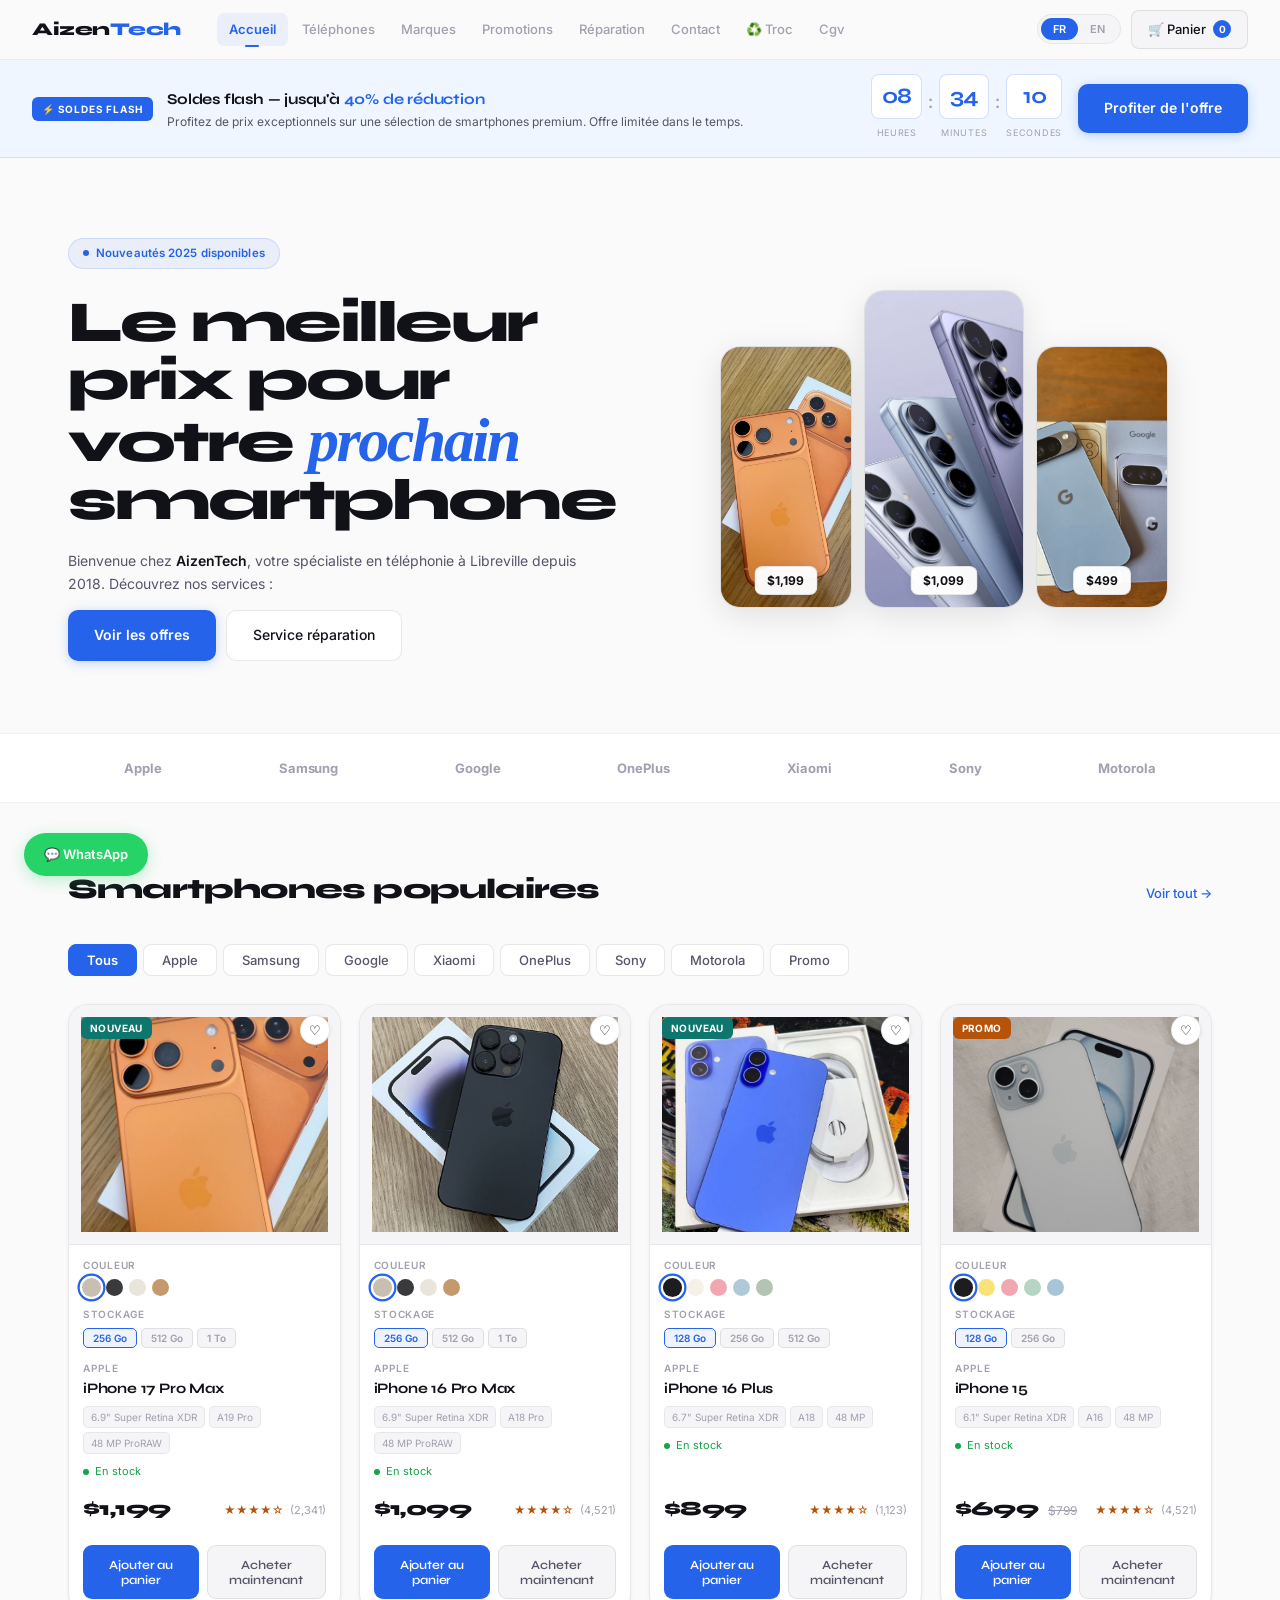
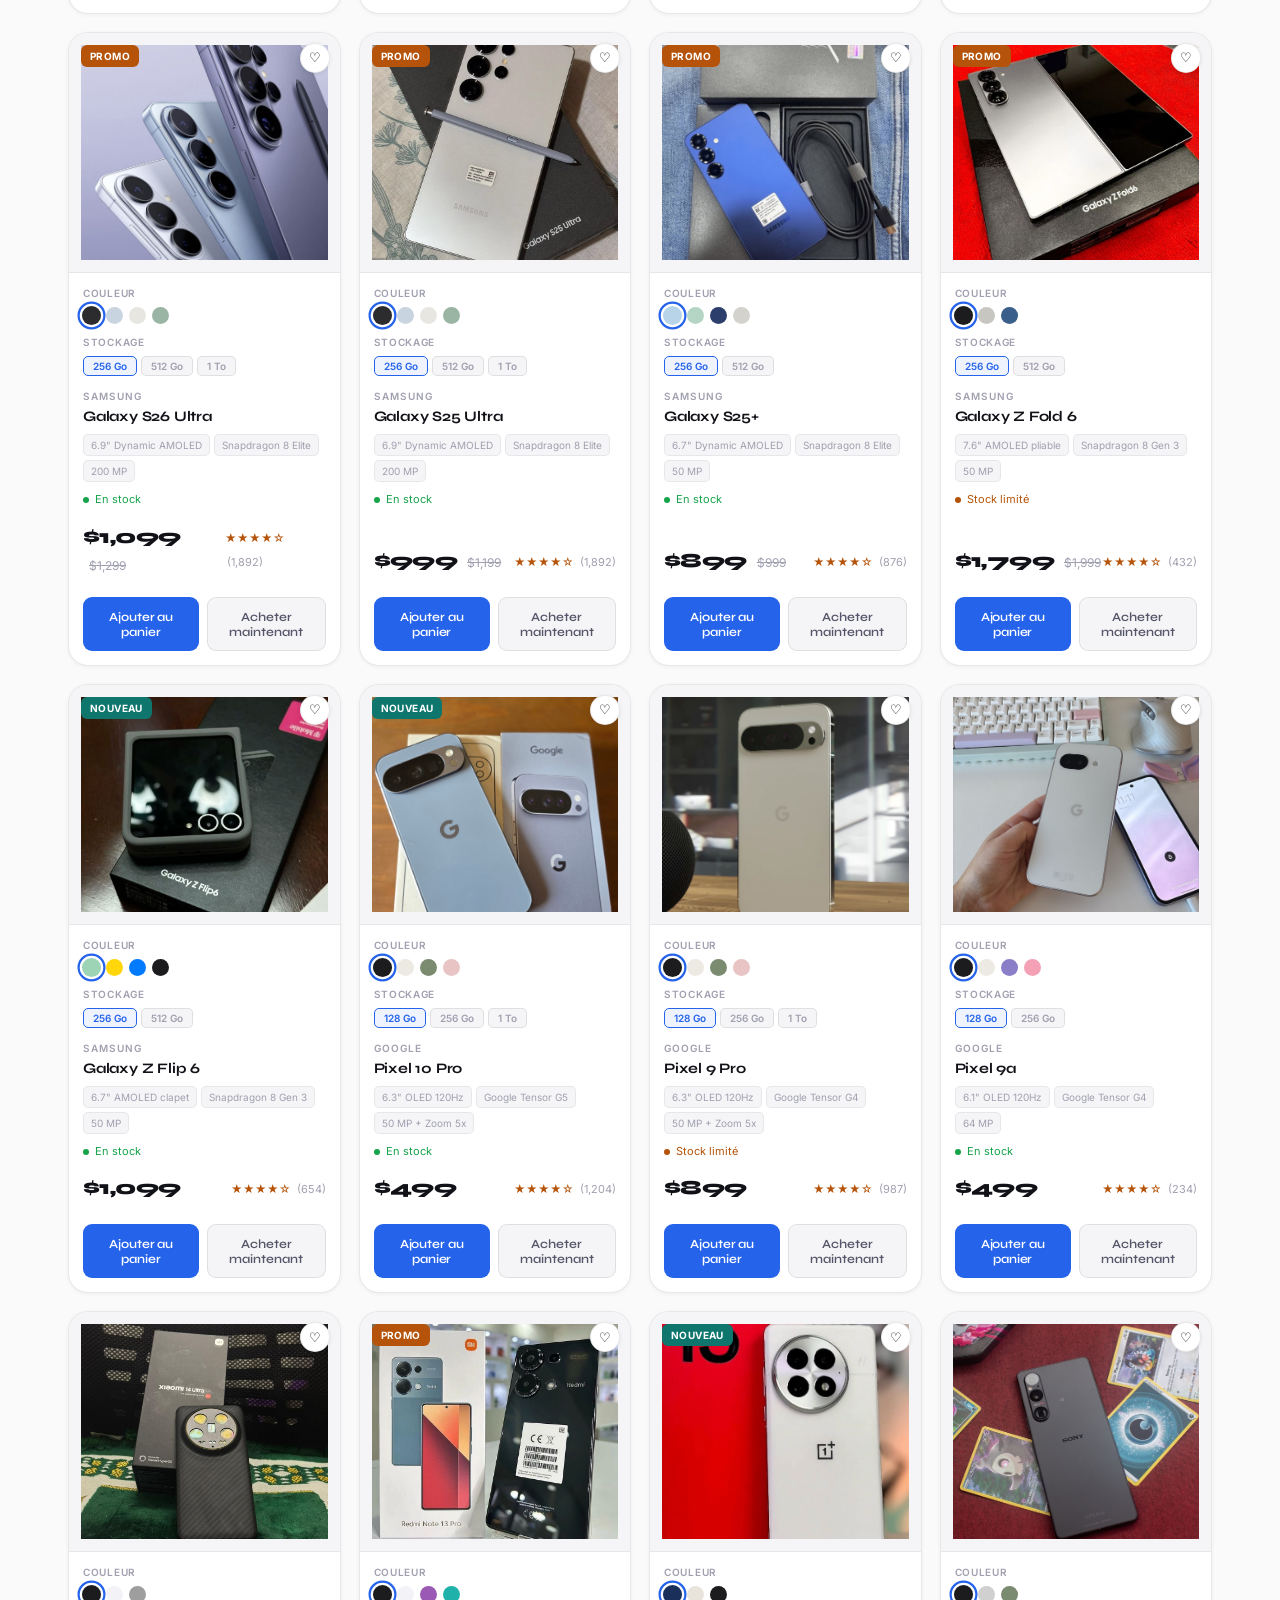
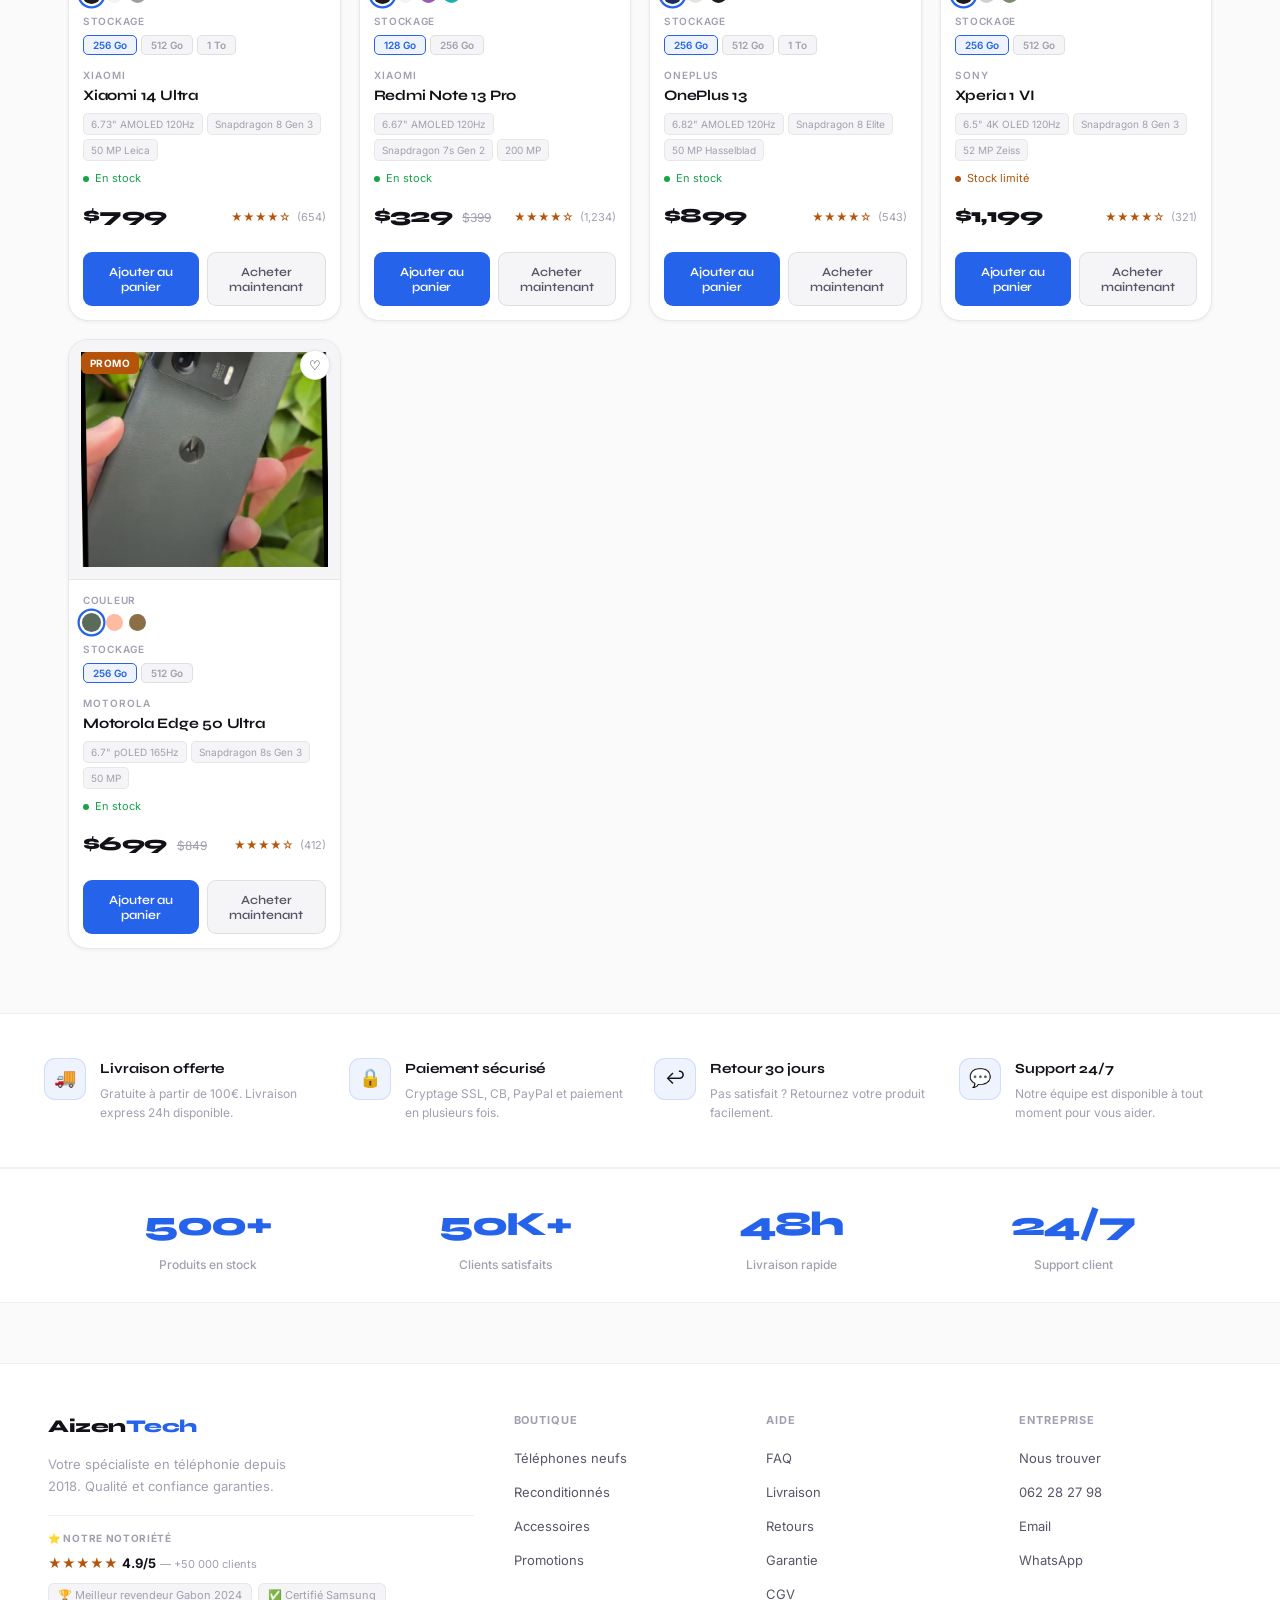
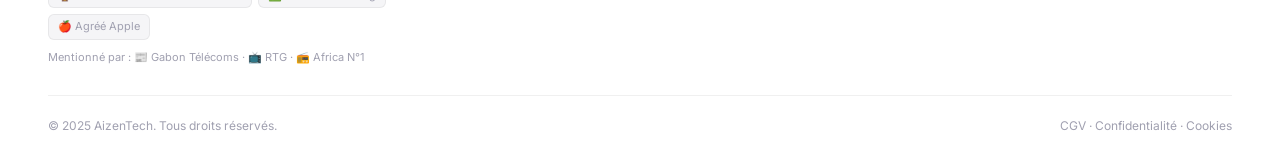
==== commit d05185f2: "Modify navigation and add stats section Updated navigation links and added statistics section in the" ====
--- a/index.html
+++ b/index.html
@@ -21,18 +21,19 @@
     <a href="index.html#promo">Promotions</a>
     <a href="reparation.html">Réparation</a>
     <a href="contact.html">Contact</a>
-    <a href="cgv.html">CGV</a>
+    <a href="troc.html">♻️ Troc</a>
+     <a href="cgv.html">Cgv</a>
   </div>
   <div class="nav-right">
     <div class="lang-toggle">
       <button class="lang-btn active" onclick="setLang('fr')">FR</button>
       <button class="lang-btn" onclick="setLang('en')">EN</button>
+    </div>
     <a href="panier.html" class="cart-btn">
       🛒 Panier
       <div class="cart-count" id="cartCount">0</div>
     </a>
   </div>
-</div>
 </nav>
 
 <!-- SOLDES FLASH EN HAUT -->
@@ -70,16 +71,10 @@
 <!-- HERO -->
 <section class="hero">
   <div class="hero-content">
-    <div class="hero-badge" data-key="hero_badge">Nouveautés 2025 disponibles</div>
+    <div class="hero-badge" data-key="hero_badge">Nouveautés 202 disponibles</div>
     <h1 data-key="hero_title">Le meilleur prix pour votre <em>prochain</em> smartphone</h1>
     <p class="hero-intro">Bienvenue chez <strong>AizenTech</strong>, votre spécialiste en téléphonie à Libreville depuis 2018. Découvrez nos services :</p>
-    <ul class="hero-services-list">
-      <li><a href="#products">📱 Smartphones neufs &amp; reconditionnés — toutes marques</a></li>
-      <li><a href="reparation.html">🔧 Réparation express en 30 min à 24h — devis gratuit</a></li>
-      <li><a href="contact.html">🚚 Livraison à domicile sur Libreville en 24/48h</a></li>
-      <li><a href="contact.html">💳 Paiement Airtel Money, Moov Money &amp; espèces</a></li>
-      <li><a href="reparation.html">🛡️ Garantie 2 ans sur tous nos appareils</a></li>
-    </ul>
+    
     <div class="hero-actions">
       <a href="#products" class="btn-primary" data-key="hero_cta1">Voir les offres</a>
       <a href="reparation.html" class="btn-secondary" data-key="hero_cta2">Service réparation</a>
@@ -104,15 +99,6 @@
   </div>
 </section>
 
-<!-- STATS -->
-<div class="stats">
-  <div class="stats-inner">
-    <div class="stat"><div class="stat-num">500+</div><div class="stat-label" data-key="stat_products">Produits en stock</div></div>
-    <div class="stat"><div class="stat-num">50K+</div><div class="stat-label" data-key="stat_clients">Clients satisfaits</div></div>
-    <div class="stat"><div class="stat-num">48h</div><div class="stat-label" data-key="stat_delivery">Livraison rapide</div></div>
-    <div class="stat"><div class="stat-num">24/7</div><div class="stat-label" data-key="stat_support">Support client</div></div>
-  </div>
-</div>
 
 <!-- BRANDS -->
 <div class="brands-strip" id="brands">
@@ -160,6 +146,16 @@
 </div>
 
 <!-- FOOTER -->
+ <!-- STATS -->
+<div class="stats">
+  <div class="stats-inner">
+    <div class="stat"><div class="stat-num">500+</div><div class="stat-label" data-key="stat_products">Produits en stock</div></div>
+    <div class="stat"><div class="stat-num">50K+</div><div class="stat-label" data-key="stat_clients">Clients satisfaits</div></div>
+    <div class="stat"><div class="stat-num">48h</div><div class="stat-label" data-key="stat_delivery">Livraison rapide</div></div>
+    <div class="stat"><div class="stat-num">24/7</div><div class="stat-label" data-key="stat_support">Support client</div></div>
+  </div>
+</div>
+
 <footer>
   <div class="footer-inner">
     <div class="footer-brand">
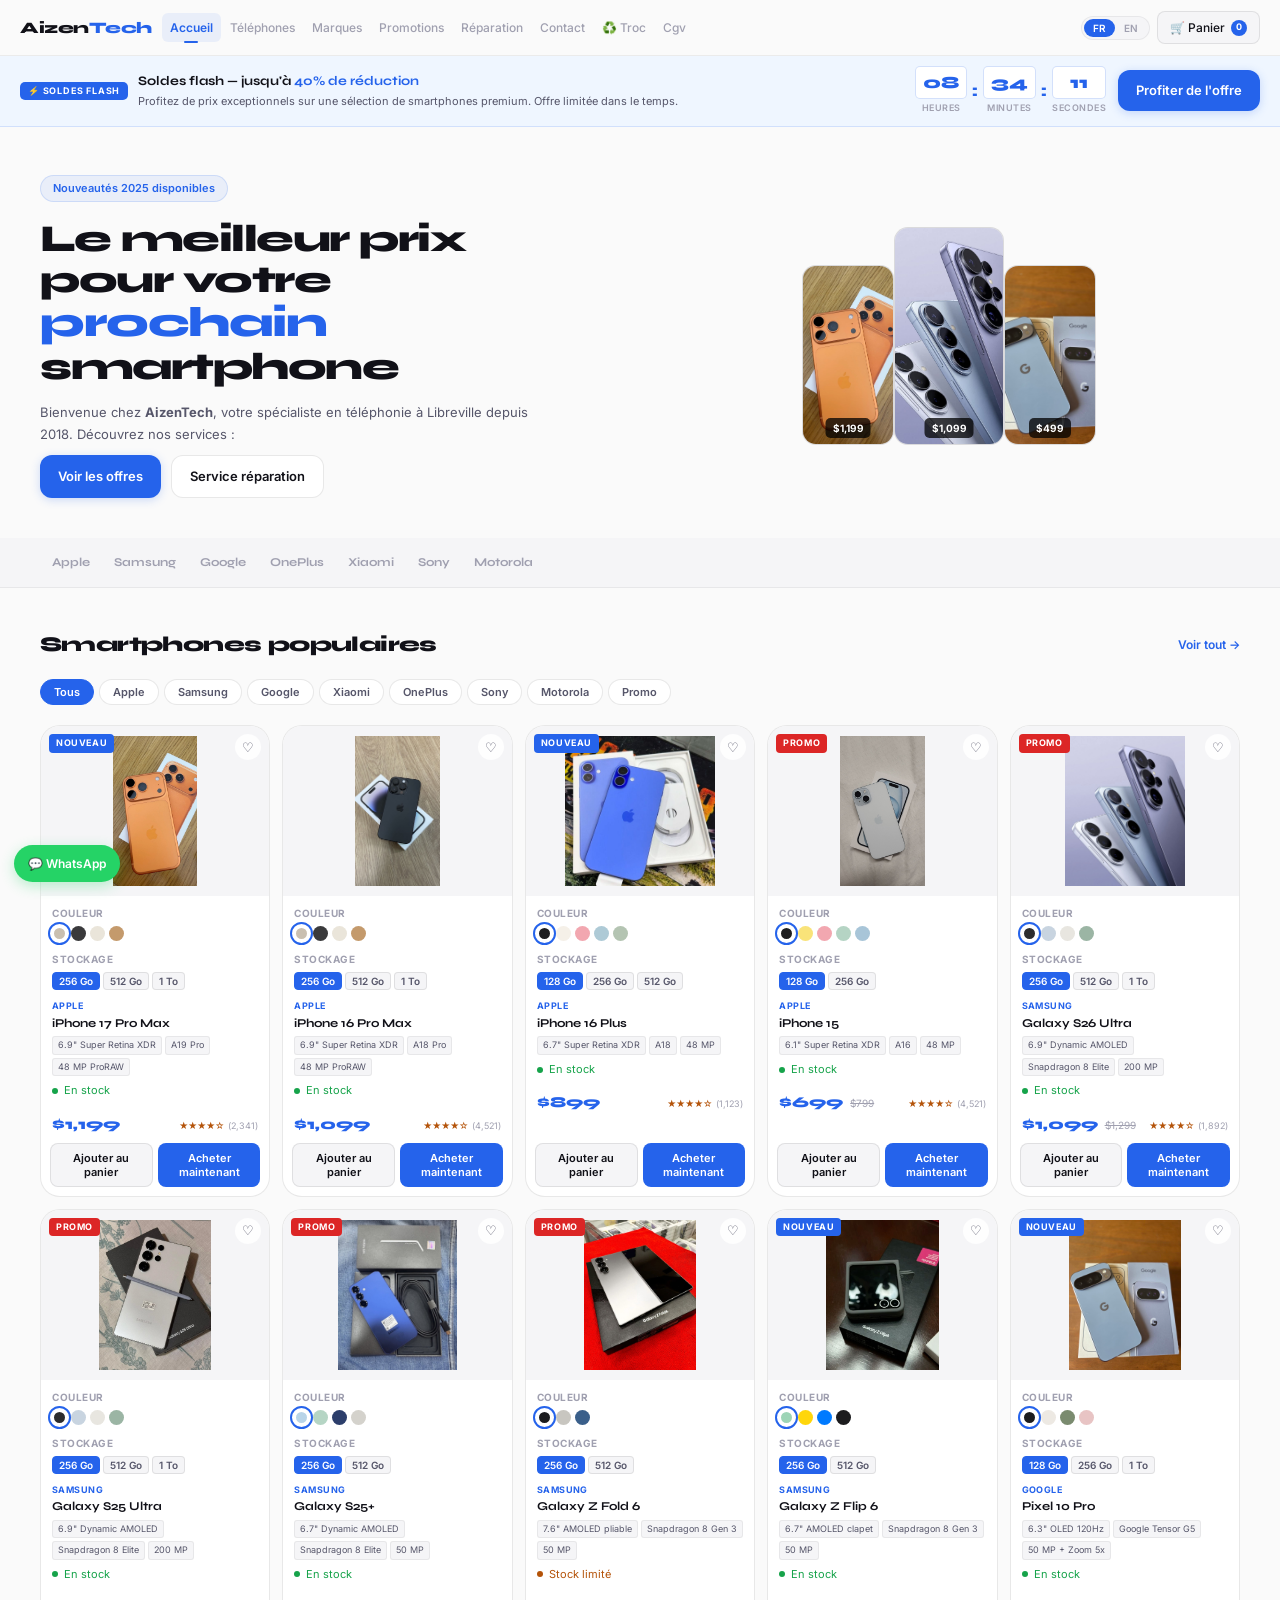
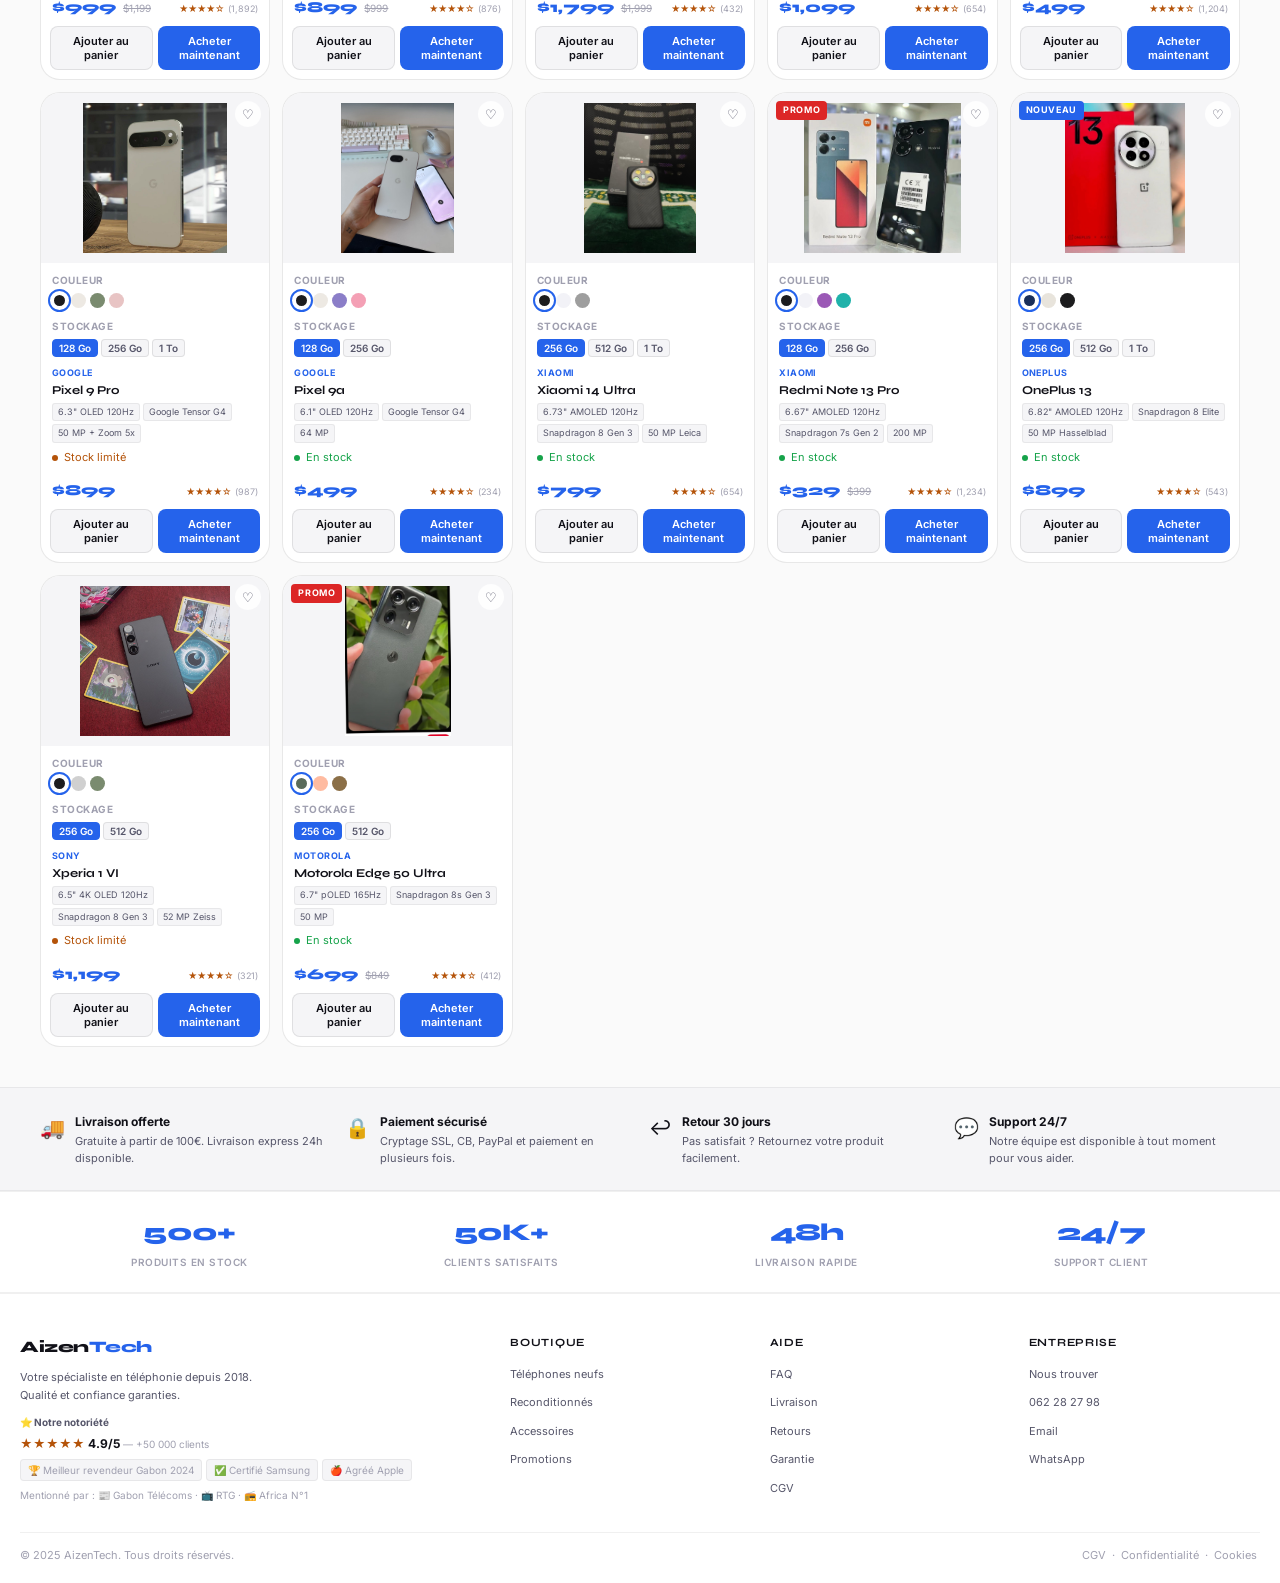
==== commit 97cdb795: "Update index.html" ====
--- a/index.html
+++ b/index.html
@@ -71,7 +71,7 @@
 <!-- HERO -->
 <section class="hero">
   <div class="hero-content">
-    <div class="hero-badge" data-key="hero_badge">Nouveautés 202 disponibles</div>
+    <div class="hero-badge" data-key="hero_badge">Nouveautés 2026 disponibles</div>
     <h1 data-key="hero_title">Le meilleur prix pour votre <em>prochain</em> smartphone</h1>
     <p class="hero-intro">Bienvenue chez <strong>AizenTech</strong>, votre spécialiste en téléphonie à Libreville depuis 2018. Découvrez nos services :</p>
     
--- a/style.css
+++ b/style.css
@@ -1,629 +1,415 @@
 @import url('https://fonts.googleapis.com/css2?family=Syne:wght@400;600;700;800&family=Inter:wght@300;400;500;600;700&display=swap');
 
 /* ============================================================
-   AIZENTECH — DESIGN SYSTEM 2026 (Minimal Professional Light)
+   AIZENTECH — DESIGN SYSTEM 2026
    ============================================================ */
 
 *, *::before, *::after { margin: 0; padding: 0; box-sizing: border-box; }
 
 :root {
-  /* Backgrounds — blanc pur, gris très doux */
-  --bg:       #FAFAFA;
-  --bg2:      #F3F3F5;
-  --bg3:      #FFFFFF;
-  --surface:  #F5F5F7;
-  --surface2: #FFFFFF;
-  --surface3: #F0F0F2;
-
-  /* Borders — très discrets */
-  --border:   rgba(0,0,0,0.09);
-  --border2:  rgba(0,0,0,0.06);
-
-  /* Texte — contraste net sans être agressif */
-  --text:     #111118;
-  --text2:    #56566A;
-  --text3:    #A0A0B0;
-
-  /* Accent unique — bleu slate professionnel, pas criard */
-  --accent:      #2563EB;
-  --accent-pale: rgba(37,99,235,0.08);
-  --accent-mid:  rgba(37,99,235,0.15);
-
-  /* Accent secondaire discret pour badges/promos */
-  --accent2:  #0F766E;   /* teal foncé, sobre */
-
-  /* Status */
-  --green:    #16A34A;
-  --gold:     #B45309;
-  --red:      #DC2626;
-
-  /* Gradient — une seule nuance de bleu, subtil */
-  --grad-accent: linear-gradient(135deg, #1D4ED8 0%, #2563EB 100%);
-
-  --font:         'Inter', -apple-system, BlinkMacSystemFont, 'Helvetica Neue', sans-serif;
-  --font-display: 'Syne', -apple-system, BlinkMacSystemFont, sans-serif;
-  --max-w:  1240px;
-  --nav-h:  60px;
-  --r-sm:   8px;
-  --r-md:   12px;
-  --r-lg:   18px;
-  --r-xl:   20px;
+  --bg:#FAFAFA; --bg2:#F3F3F5; --bg3:#FFFFFF;
+  --surface:#F5F5F7; --surface2:#FFFFFF; --surface3:#F0F0F2;
+  --border:rgba(0,0,0,0.09); --border2:rgba(0,0,0,0.06);
+  --text:#111118; --text2:#56566A; --text3:#A0A0B0;
+  --accent:#2563EB; --accent-pale:rgba(37,99,235,0.08); --accent-mid:rgba(37,99,235,0.15);
+  --accent2:#0F766E; --green:#16A34A; --gold:#B45309; --red:#DC2626;
+  --grad-accent:linear-gradient(135deg,#1D4ED8 0%,#2563EB 100%);
+  --font:'Inter',-apple-system,BlinkMacSystemFont,'Helvetica Neue',sans-serif;
+  --font-display:'Syne',-apple-system,BlinkMacSystemFont,sans-serif;
+  --max-w:1240px; --nav-h:56px;
+  --r-sm:8px; --r-md:12px; --r-lg:18px; --r-xl:20px;
 }
 
-html { scroll-behavior: smooth; }
-body {
-  font-family: var(--font);
-  background: var(--bg);
-  color: var(--text);
-  min-height: 100vh;
-  overflow-x: hidden;
-  -webkit-font-smoothing: antialiased;
-  font-size: 15px;
-  line-height: 1.6;
+html { scroll-behavior:smooth; }
+body { font-family:var(--font); background:var(--bg); color:var(--text); min-height:100vh; overflow-x:hidden; -webkit-font-smoothing:antialiased; font-size:14px; line-height:1.6; }
+
+/* NAV */
+nav { position:sticky; top:0; z-index:200; height:var(--nav-h); background:rgba(250,250,250,0.96); backdrop-filter:blur(20px); -webkit-backdrop-filter:blur(20px); border-bottom:1px solid var(--border2); display:flex; align-items:center; padding:0 20px; gap:10px; }
+.logo { font-family:var(--font-display); font-size:16px; font-weight:800; letter-spacing:-0.5px; text-decoration:none; color:var(--text); flex-shrink:0; }
+.logo span { color:var(--accent); }
+.nav-links { display:flex; align-items:center; gap:1px; flex:1; min-width:0; }
+.nav-links a { font-size:12px; font-weight:500; color:var(--text3); text-decoration:none; padding:5px 8px; border-radius:6px; transition:color .15s,background .15s; white-space:nowrap; position:relative; }
+.nav-links a:hover { color:var(--text); background:var(--surface); }
+.nav-links a.active { color:var(--accent)!important; background:var(--accent-pale); font-weight:600; }
+.nav-links a.active::after { content:''; position:absolute; bottom:-1px; left:50%; transform:translateX(-50%); width:14px; height:2px; background:var(--accent); border-radius:2px; }
+.nav-right { display:flex; align-items:center; gap:7px; margin-left:auto; flex-shrink:0; }
+.lang-toggle { display:flex; background:var(--surface); border-radius:20px; padding:2px; border:1px solid var(--border2); }
+.lang-btn { padding:3px 9px; border-radius:14px; font-size:10px; font-weight:600; cursor:pointer; border:none; background:none; color:var(--text3); transition:all .2s; font-family:inherit; }
+.lang-btn.active { background:var(--accent); color:white; }
+.cart-btn { cursor:pointer; background:var(--surface); border:1px solid var(--border); border-radius:var(--r-sm); padding:6px 12px; font-size:12px; display:flex; align-items:center; gap:6px; transition:all .2s; color:var(--text); text-decoration:none; font-family:inherit; font-weight:500; }
+.cart-btn:hover { border-color:var(--accent); background:var(--accent-pale); color:var(--accent); }
+.cart-count { background:var(--accent); color:white; border-radius:50%; width:16px; height:16px; font-size:9px; font-weight:700; display:flex; align-items:center; justify-content:center; }
+
+/* HAMBURGER */
+.nav-hamburger { display:none; flex-direction:column; gap:4px; background:none; border:none; cursor:pointer; padding:6px; z-index:210; flex-shrink:0; }
+.nav-hamburger span { display:block; width:20px; height:2px; background:var(--text); border-radius:2px; transition:all .3s; }
+.nav-hamburger.open span:nth-child(1) { transform:rotate(45deg) translate(4px,4px); }
+.nav-hamburger.open span:nth-child(2) { opacity:0; width:0; }
+.nav-hamburger.open span:nth-child(3) { transform:rotate(-45deg) translate(4px,-4px); }
+
+/* FLASH BANNER */
+.flash-banner { background:#EFF6FF; border-bottom:1px solid rgba(37,99,235,0.15); padding:10px 20px; }
+.flash-banner-inner { max-width:var(--max-w); margin:0 auto; display:flex; align-items:center; justify-content:space-between; gap:14px; flex-wrap:wrap; }
+.flash-left { display:flex; align-items:center; gap:10px; flex-wrap:wrap; }
+.flash-badge { background:var(--accent); color:white; border-radius:5px; padding:2px 8px; font-size:9px; font-weight:700; letter-spacing:.8px; white-space:nowrap; text-transform:uppercase; }
+.flash-text h2 { font-size:13px; font-weight:700; margin-bottom:1px; font-family:var(--font-display); color:var(--text); }
+.flash-text h2 span { color:var(--accent); }
+.flash-text p { font-size:11px; color:var(--text2); }
+.flash-right { display:flex; align-items:center; gap:12px; flex-wrap:wrap; }
+.flash-countdown { display:flex; align-items:center; gap:4px; }
+.flash-count-block { text-align:center; }
+.flash-count-num { display:block; font-family:var(--font-display); font-size:17px; font-weight:800; color:var(--accent); background:white; border:1px solid rgba(37,99,235,0.2); border-radius:5px; padding:2px 7px; min-width:36px; text-align:center; }
+.flash-count-label { font-size:9px; color:var(--text3); font-weight:600; text-transform:uppercase; letter-spacing:.5px; margin-top:2px; display:block; }
+.flash-sep { font-family:var(--font-display); font-weight:800; color:var(--accent); font-size:16px; padding:0 1px; }
+.flash-cta { padding:7px 13px; font-size:12px; white-space:nowrap; }
+
+/* HERO */
+.hero { max-width:var(--max-w); margin:0 auto; padding:48px 20px 40px; display:grid; grid-template-columns:1fr 1fr; align-items:center; gap:36px; }
+.hero-content { max-width:520px; }
+.hero-badge { display:inline-flex; align-items:center; gap:6px; background:var(--accent-pale); border:1px solid var(--accent-mid); color:var(--accent); border-radius:20px; padding:4px 12px; font-size:11px; font-weight:600; margin-bottom:16px; }
+.hero h1 { font-family:var(--font-display); font-size:38px; font-weight:800; letter-spacing:-1.5px; color:var(--text); line-height:1.08; margin-bottom:14px; }
+.hero h1 em { font-style:normal; color:var(--accent); display:block; font-size:42px; }
+.hero-intro { font-size:13px; color:var(--text2); line-height:1.7; margin-bottom:10px; }
+.hero-services-list { list-style:none; margin-bottom:18px; display:flex; flex-direction:column; gap:5px; }
+.hero-services-list li a { font-size:13px; color:var(--text2); text-decoration:none; padding:3px 0; transition:color .15s; display:flex; align-items:center; gap:6px; }
+.hero-services-list li a:hover { color:var(--accent); }
+.hero-actions { display:flex; gap:10px; flex-wrap:wrap; }
+.hero-visual { display:flex; align-items:flex-end; justify-content:center; gap:0px; }
+.hero-phone-img { position:relative; border-radius:14px; overflow:hidden; background:var(--surface3); border:1px solid var(--border); transition:all .25s; flex-shrink:0; text-decoration:none; }
+.hero-phone-img img { display:block; width:90px; height:178px; object-fit:cover; }
+.hero-phone-img.large img { width:108px; height:216px; }
+.hero-phone-img:hover { transform:translateY(-6px); box-shadow:0 16px 40px rgba(0,0,0,0.12); }
+.phone-price-tag { position:absolute; bottom:6px; left:50%; transform:translateX(-50%); background:rgba(0,0,0,0.75); color:white; border-radius:5px; padding:2px 7px; font-size:10px; font-weight:700; white-space:nowrap; }
+.phone-hover-label { position:absolute; top:6px; left:50%; transform:translateX(-50%); background:var(--accent); color:white; border-radius:4px; padding:2px 7px; font-size:10px; font-weight:700; white-space:nowrap; opacity:0; transition:opacity .2s; }
+.hero-phone-img:hover .phone-hover-label { opacity:1; }
+
+/* BUTTONS */
+.btn-primary { display:inline-flex; align-items:center; gap:7px; background:var(--accent); color:white; border-radius:var(--r-md); padding:10px 18px; font-size:13px; font-weight:600; text-decoration:none; font-family:inherit; cursor:pointer; border:none; transition:all .2s; box-shadow:0 2px 10px rgba(37,99,235,0.22); }
+.btn-primary:hover { background:#1D4ED8; transform:translateY(-1px); }
+.btn-secondary { display:inline-flex; align-items:center; gap:7px; background:white; color:var(--text); border:1px solid var(--border); border-radius:var(--r-md); padding:10px 18px; font-size:13px; font-weight:600; text-decoration:none; font-family:inherit; cursor:pointer; transition:all .2s; }
+.btn-secondary:hover { border-color:var(--accent); color:var(--accent); background:var(--accent-pale); }
+
+/* STATS */
+.stats { background:white; border-top:1px solid var(--border2); border-bottom:1px solid var(--border2); }
+.stats-inner { max-width:var(--max-w); margin:0 auto; display:flex; align-items:center; justify-content:space-around; padding:22px 20px; gap:14px; flex-wrap:wrap; }
+.stat { text-align:center; }
+.stat-num { font-family:var(--font-display); font-size:24px; font-weight:800; color:var(--accent); letter-spacing:-.8px; }
+.stat-label { font-size:10px; color:var(--text3); font-weight:600; text-transform:uppercase; letter-spacing:.5px; margin-top:2px; }
+
+/* BRANDS */
+.brands-strip { background:var(--surface); border-bottom:1px solid var(--border2); padding:10px 0; }
+.brands-inner { max-width:var(--max-w); margin:0 auto; display:flex; align-items:center; gap:0; padding:0 20px; overflow-x:auto; scrollbar-width:none; -webkit-overflow-scrolling:touch; }
+.brands-inner::-webkit-scrollbar { display:none; }
+.brand-name { font-family:var(--font-display); font-size:12px; font-weight:700; color:var(--text3); cursor:pointer; padding:5px 12px; border-radius:6px; transition:all .2s; white-space:nowrap; flex-shrink:0; }
+.brand-name:hover { color:var(--accent); background:var(--accent-pale); }
+
+/* SECTION */
+.section { max-width:var(--max-w); margin:0 auto; padding:40px 20px; }
+.section-header { display:flex; align-items:center; justify-content:space-between; margin-bottom:18px; }
+.section-title { font-family:var(--font-display); font-size:21px; font-weight:800; letter-spacing:-.6px; }
+.section-link { font-size:12px; color:var(--accent); text-decoration:none; font-weight:600; }
+
+/* FILTER TABS */
+.filter-tabs { display:flex; gap:5px; flex-wrap:wrap; margin-bottom:18px; overflow-x:auto; scrollbar-width:none; -webkit-overflow-scrolling:touch; padding-bottom:2px; }
+.filter-tabs::-webkit-scrollbar { display:none; }
+.filter-tab { padding:5px 13px; border-radius:20px; font-size:11px; font-weight:600; cursor:pointer; border:1px solid var(--border); background:white; color:var(--text2); font-family:inherit; transition:all .18s; white-space:nowrap; flex-shrink:0; }
+.filter-tab:hover { border-color:var(--accent); color:var(--accent); }
+.filter-tab.active { background:var(--accent); color:white; border-color:var(--accent); }
+
+/* PRODUCT GRID */
+.product-grid { display:grid; grid-template-columns:repeat(auto-fill,minmax(192px,1fr)); gap:12px; }
+.product-card { background:white; border:1px solid var(--border); border-radius:var(--r-xl); overflow:hidden; cursor:pointer; transition:all .22s ease; display:flex; flex-direction:column; }
+.product-card:hover { border-color:rgba(37,99,235,0.22); transform:translateY(-3px); box-shadow:0 10px 28px rgba(0,0,0,0.09); }
+.card-img { position:relative; background:var(--surface); height:170px; overflow:hidden; }
+.card-img img { width:100%; height:100%; object-fit:contain; padding:10px; transition:transform .35s; }
+.product-card:hover .card-img img { transform:scale(1.04); }
+.card-badge { position:absolute; top:8px; left:8px; border-radius:4px; padding:2px 7px; font-size:9px; font-weight:700; letter-spacing:.6px; text-transform:uppercase; z-index:2; }
+.card-badge.new { background:var(--accent); color:white; }
+.card-badge.sale { background:#DC2626; color:white; }
+.card-wish { position:absolute; top:8px; right:8px; background:rgba(255,255,255,0.88); border:none; border-radius:50%; width:26px; height:26px; font-size:13px; cursor:pointer; display:flex; align-items:center; justify-content:center; transition:all .18s; z-index:2; color:var(--text2); }
+.card-wish:hover { transform:scale(1.15); color:#DC2626; }
+
+/* Card image gallery dots */
+.card-img-dots { position:absolute; bottom:6px; left:50%; transform:translateX(-50%); display:flex; gap:3px; }
+.card-img-dot { width:5px; height:5px; border-radius:50%; background:rgba(255,255,255,0.5); cursor:pointer; transition:background .15s; }
+.card-img-dot.active { background:white; }
+
+.card-options { padding:9px 11px 0; }
+.option-label { font-size:10px; color:var(--text3); font-weight:700; text-transform:uppercase; letter-spacing:.5px; margin-bottom:5px; }
+.color-dots { display:flex; gap:4px; flex-wrap:wrap; }
+.color-dot { width:15px; height:15px; border-radius:50%; border:2px solid transparent; cursor:pointer; transition:all .15s; outline:2px solid transparent; outline-offset:2px; }
+.color-dot:hover { outline-color:var(--text3); }
+.color-dot.selected { outline-color:var(--accent); border-color:white; }
+.memory-pills { display:flex; gap:3px; flex-wrap:wrap; }
+.memory-pill { padding:2px 6px; border-radius:4px; font-size:10px; font-weight:600; cursor:pointer; border:1px solid var(--border); background:var(--surface); color:var(--text2); font-family:inherit; transition:all .15s; }
+.memory-pill.selected { background:var(--accent); color:white; border-color:var(--accent); }
+.card-info { padding:9px 11px 7px; flex:1; }
+.card-brand { font-size:9px; color:var(--accent); font-weight:700; text-transform:uppercase; letter-spacing:.05em; margin-bottom:2px; }
+.card-name { font-family:var(--font-display); font-weight:700; font-size:12px; margin-bottom:5px; line-height:1.3; }
+.card-specs { display:flex; gap:3px; flex-wrap:wrap; margin-bottom:6px; }
+.spec-pill { background:var(--surface); border:1px solid var(--border2); border-radius:3px; padding:1px 5px; font-size:9px; color:var(--text2); }
+.card-footer { display:flex; align-items:center; justify-content:space-between; gap:4px; }
+.price { font-family:var(--font-display); font-size:15px; font-weight:800; color:var(--accent); }
+.price-old { font-size:10px; color:var(--text3); text-decoration:line-through; margin-left:3px; }
+.stars { font-size:9px; color:var(--gold); }
+.rating-count { font-size:9px; color:var(--text3); }
+.card-actions { display:flex; gap:5px; padding:0 9px 9px; margin-top:auto; }
+.card-action-add,.card-action-buy { flex:1; padding:7px 4px; border-radius:var(--r-sm); font-size:11px; font-weight:600; cursor:pointer; font-family:inherit; transition:all .18s; border:1px solid transparent; }
+.card-action-add { background:var(--surface); border-color:var(--border); color:var(--text); }
+.card-action-add:hover { border-color:var(--accent); color:var(--accent); background:var(--accent-pale); }
+.card-action-buy { background:var(--accent); color:white; }
+.card-action-buy:hover { background:#1D4ED8; }
+
+/* MODAL */
+.modal-overlay { position:fixed; inset:0; background:rgba(0,0,0,0.4); backdrop-filter:blur(8px); z-index:500; display:flex; align-items:center; justify-content:center; padding:16px; opacity:0; pointer-events:none; transition:opacity .25s; }
+.modal-overlay.open { opacity:1; pointer-events:all; }
+.modal { background:white; border-radius:20px; max-width:760px; width:100%; max-height:90vh; overflow-y:auto; display:grid; grid-template-columns:240px 1fr; box-shadow:0 30px 80px rgba(0,0,0,0.18); animation:modalPop .25s ease; }
+@keyframes modalPop { from { transform:scale(0.95); opacity:0; } to { transform:scale(1); opacity:1; } }
+.modal-img { background:var(--surface); border-radius:20px 0 0 20px; display:flex; align-items:center; justify-content:center; min-height:280px; padding:16px; flex-direction:column; gap:10px; }
+.modal-img img { max-width:100%; max-height:220px; object-fit:contain; }
+.modal-body { padding:20px 22px; position:relative; overflow-y:auto; }
+.modal-close { position:absolute; top:12px; right:12px; background:var(--surface); border:none; border-radius:50%; width:28px; height:28px; font-size:13px; cursor:pointer; display:flex; align-items:center; justify-content:center; transition:all .18s; }
+.modal-close:hover { background:var(--border); }
+.modal-brand { font-size:10px; color:var(--accent); font-weight:700; text-transform:uppercase; letter-spacing:.08em; margin-bottom:3px; }
+.modal-name { font-family:var(--font-display); font-size:18px; font-weight:800; letter-spacing:-.5px; margin-bottom:6px; }
+.modal-price { font-family:var(--font-display); font-size:24px; font-weight:800; color:var(--accent); margin-bottom:3px; }
+.modal-price-note { font-size:11px; color:var(--text3); margin-bottom:12px; }
+.modal-section-title { font-size:10px; color:var(--text3); font-weight:700; text-transform:uppercase; letter-spacing:.7px; margin-bottom:7px; margin-top:12px; }
+.modal-colors { display:flex; gap:6px; flex-wrap:wrap; }
+.modal-color-dot { width:20px; height:20px; border-radius:50%; cursor:pointer; border:2px solid transparent; outline:2px solid transparent; outline-offset:2px; transition:all .15s; }
+.modal-color-dot:hover { outline-color:var(--text3); }
+.modal-color-dot.selected { outline-color:var(--accent); border-color:white; }
+.modal-memory { display:flex; gap:5px; flex-wrap:wrap; }
+.modal-mem-btn { padding:5px 10px; border-radius:7px; font-size:11px; font-weight:600; cursor:pointer; border:1px solid var(--border); background:var(--surface); color:var(--text); font-family:inherit; transition:all .15s; text-align:center; }
+.modal-mem-btn.selected { background:var(--accent); color:white; border-color:var(--accent); }
+.modal-specs-list { display:grid; grid-template-columns:1fr 1fr; gap:5px; margin-bottom:16px; }
+.modal-spec-item { background:var(--surface); border-radius:7px; padding:7px 9px; }
+.modal-spec-key { font-size:9px; color:var(--text3); font-weight:700; text-transform:uppercase; letter-spacing:.5px; margin-bottom:1px; }
+.modal-spec-val { font-size:11px; font-weight:600; color:var(--text); }
+.modal-buttons { display:flex; gap:7px; }
+.modal-add-btn-split { flex:1; padding:10px; background:var(--surface); border:1px solid var(--border); border-radius:9px; font-size:12px; font-weight:600; cursor:pointer; font-family:inherit; transition:all .2s; }
+.modal-add-btn-split:hover { border-color:var(--accent); color:var(--accent); }
+.modal-buy-btn { flex:1; padding:10px; background:var(--accent); color:white; border:none; border-radius:9px; font-size:12px; font-weight:600; cursor:pointer; font-family:inherit; transition:all .2s; }
+.modal-buy-btn:hover { background:#1D4ED8; }
+
+/* Modal thumbnails */
+.modal-thumbs { display:flex; gap:5px; justify-content:center; flex-wrap:wrap; }
+.modal-thumb { width:40px; height:40px; border-radius:7px; object-fit:contain; border:2px solid var(--border); cursor:pointer; background:white; padding:3px; transition:border-color .15s; }
+.modal-thumb.active,.modal-thumb:hover { border-color:var(--accent); }
+
+/* FEATURES */
+.features { background:var(--surface); border-top:1px solid var(--border2); border-bottom:1px solid var(--border2); }
+.features-inner { max-width:var(--max-w); margin:0 auto; display:grid; grid-template-columns:repeat(4,1fr); padding:24px 20px; gap:18px; }
+.feature-item { display:flex; align-items:flex-start; gap:10px; }
+.feature-icon { font-size:20px; flex-shrink:0; }
+.feature-title { font-weight:700; font-size:12px; margin-bottom:2px; }
+.feature-desc { font-size:11px; color:var(--text2); line-height:1.5; }
+
+/* TOAST */
+.toast { position:fixed; bottom:76px; right:16px; background:white; border:1px solid var(--border); border-left:3px solid var(--accent); border-radius:9px; padding:9px 14px; display:flex; align-items:center; gap:7px; font-size:12px; font-weight:500; box-shadow:0 6px 20px rgba(0,0,0,0.12); z-index:999; opacity:0; transform:translateY(8px); pointer-events:none; transition:all .25s; max-width:280px; }
+.toast.show { opacity:1; transform:translateY(0); }
+.toast-dot { width:6px; height:6px; border-radius:50%; background:var(--accent); flex-shrink:0; }
+
+/* FOOTER */
+footer { background:white; border-top:1px solid var(--border2); padding:40px 20px 18px; }
+.footer-inner { max-width:var(--max-w); margin:0 auto; display:grid; grid-template-columns:2fr 1fr 1fr 1fr; gap:28px; margin-bottom:28px; }
+.footer-brand p { font-size:11px; color:var(--text2); line-height:1.6; margin-top:9px; max-width:240px; }
+.footer-col h4 { font-family:var(--font-display); font-size:11px; font-weight:700; text-transform:uppercase; letter-spacing:.7px; margin-bottom:10px; color:var(--text); }
+.footer-col ul { list-style:none; }
+.footer-col ul li { margin-bottom:6px; }
+.footer-col ul li a { font-size:11px; color:var(--text2); text-decoration:none; transition:color .15s; }
+.footer-col ul li a:hover { color:var(--accent); }
+.footer-bottom { border-top:1px solid var(--border2); padding-top:14px; max-width:var(--max-w); margin:0 auto; display:flex; align-items:center; justify-content:space-between; font-size:11px; color:var(--text3); }
+.footer-legal-links a { color:var(--text3); text-decoration:none; margin:0 3px; transition:color .15s; }
+.footer-legal-links a:hover { color:var(--accent); }
+.footer-notoriete { margin-top:10px; }
+.notoriete-title { font-size:10px; font-weight:700; color:var(--text2); margin-bottom:4px; }
+.notoriete-stars { font-size:12px; color:var(--gold); margin-bottom:6px; }
+.notoriete-stars strong { color:var(--text); }
+.notoriete-stars span { font-size:10px; color:var(--text3); }
+.notoriete-badges { display:flex; flex-wrap:wrap; gap:4px; margin-bottom:6px; }
+.notoriete-badge { background:var(--surface); border:1px solid var(--border2); border-radius:4px; padding:2px 7px; font-size:10px; color:var(--text3); white-space:nowrap; }
+.notoriete-presse { font-size:10px; color:var(--text3); }
+
+/* PAGE HEADER */
+.page-header { background:white; border-bottom:1px solid var(--border2); padding:40px 20px; text-align:center; }
+.page-header h1 { font-size:34px; font-weight:800; margin-bottom:8px; letter-spacing:-1.4px; font-family:var(--font-display); color:var(--text); }
+.page-header h1 span { color:var(--accent); }
+.page-header p { color:var(--text2); font-size:14px; max-width:440px; margin:0 auto; line-height:1.7; }
+
+/* REPAIR PAGE */
+.repair-grid { display:grid; grid-template-columns:repeat(auto-fill,minmax(250px,1fr)); gap:14px; }
+.repair-card { background:white; border:1px solid var(--border); border-radius:var(--r-xl); padding:20px; transition:all .25s ease; box-shadow:0 1px 4px rgba(0,0,0,0.05); }
+.repair-card:hover { border-color:rgba(37,99,235,0.22); transform:translateY(-3px); box-shadow:0 10px 28px rgba(0,0,0,0.09); }
+.repair-icon { font-size:26px; margin-bottom:9px; }
+.repair-title { font-size:14px; font-weight:700; margin-bottom:5px; font-family:var(--font-display); color:var(--text); }
+.repair-desc { font-size:12px; color:var(--text2); line-height:1.6; margin-bottom:10px; }
+.repair-price { font-size:17px; font-weight:800; color:var(--accent); margin-bottom:10px; font-family:var(--font-display); }
+.repair-items { list-style:none; margin-bottom:12px; }
+.repair-items li { font-size:11px; color:var(--text2); padding:4px 0; border-bottom:1px solid var(--border2); display:flex; justify-content:space-between; }
+.repair-items li:last-child { border-bottom:none; }
+.repair-items li span { color:var(--text); font-weight:600; }
+.repair-brands { display:flex; gap:4px; flex-wrap:wrap; margin-bottom:10px; }
+.repair-brand-tag { background:var(--surface); border:1px solid var(--border2); border-radius:4px; padding:2px 6px; font-size:10px; color:var(--text3); }
+.repair-book-btn { width:100%; padding:9px; background:none; border:1px solid var(--accent); color:var(--accent); border-radius:8px; font-size:12px; font-weight:600; cursor:pointer; font-family:inherit; transition:all .2s; }
+.repair-book-btn:hover { background:var(--accent); color:white; }
+
+/* CONTACT */
+.contact-grid { display:grid; grid-template-columns:1fr 1.5fr; gap:28px; align-items:start; }
+.contact-info-card { background:white; border:1px solid var(--border); border-radius:var(--r-xl); padding:20px; box-shadow:0 1px 4px rgba(0,0,0,0.05); }
+.contact-method { display:flex; align-items:center; gap:11px; padding:10px 0; border-bottom:1px solid var(--border2); }
+.contact-method:last-child { border-bottom:none; }
+.contact-method-icon { width:34px; height:34px; background:var(--accent-pale); border:1px solid var(--accent-mid); border-radius:8px; display:flex; align-items:center; justify-content:center; font-size:13px; flex-shrink:0; }
+.contact-method-label { font-size:9px; color:var(--text3); text-transform:uppercase; letter-spacing:.9px; font-weight:700; }
+.contact-method-value { font-size:13px; font-weight:500; margin-top:2px; }
+.contact-method-value a { color:var(--text); text-decoration:none; transition:color .18s; }
+.contact-method-value a:hover { color:var(--accent); }
+.contact-form { background:white; border:1px solid var(--border); border-radius:var(--r-xl); padding:22px; box-shadow:0 1px 4px rgba(0,0,0,0.05); }
+.form-title { font-size:16px; font-weight:700; margin-bottom:18px; font-family:var(--font-display); color:var(--text); }
+.form-group { margin-bottom:11px; }
+.form-label { font-size:11px; color:var(--text2); margin-bottom:4px; display:block; font-weight:600; }
+.form-input { width:100%; background:var(--surface); border:1px solid var(--border); border-radius:var(--r-md); padding:8px 11px; font-size:13px; color:var(--text); font-family:inherit; outline:none; transition:border-color .2s,box-shadow .2s; }
+.form-input:focus { border-color:var(--accent); box-shadow:0 0 0 3px rgba(37,99,235,0.10); background:white; }
+.form-input::placeholder { color:var(--text3); }
+textarea.form-input { resize:vertical; min-height:85px; }
+.form-row { display:grid; grid-template-columns:1fr 1fr; gap:10px; }
+.form-submit { width:100%; padding:10px; background:var(--accent); color:white; border:none; border-radius:8px; font-size:13px; font-weight:600; cursor:pointer; font-family:inherit; transition:all .2s; margin-top:3px; }
+.form-submit:hover { background:#1D4ED8; transform:translateY(-1px); }
+.map-placeholder { background:white; border:1px solid var(--border); border-radius:var(--r-xl); padding:24px; text-align:center; }
+.map-placeholder h3 { font-size:14px; font-weight:700; margin-bottom:5px; font-family:var(--font-display); }
+.map-placeholder p { font-size:12px; color:var(--text2); }
+.map-emoji { font-size:32px; margin-bottom:10px; }
+.hours-table { width:100%; margin-top:8px; }
+.hours-table tr td { padding:5px 0; font-size:12px; border-bottom:1px solid var(--border2); }
+.hours-table tr:last-child td { border-bottom:none; }
+.hours-table td:last-child { text-align:right; color:var(--green); font-weight:600; }
+
+/* WHATSAPP */
+.whatsapp-float { position:fixed; bottom:18px; left:14px; background:#25D366; color:white; border-radius:50px; padding:9px 14px; display:flex; align-items:center; gap:5px; font-size:12px; font-weight:600; text-decoration:none; box-shadow:0 4px 14px rgba(37,211,102,0.30); z-index:998; transition:all .22s; }
+.whatsapp-float:hover { transform:translateY(-2px); }
+
+/* ============================================================ TROC PAGE */
+.troc-hero { background:linear-gradient(135deg,#0F172A 0%,#1E3A5F 100%); color:white; padding:44px 20px; text-align:center; }
+.troc-hero h1 { font-family:var(--font-display); font-size:32px; font-weight:800; letter-spacing:-1.2px; margin-bottom:9px; }
+.troc-hero h1 span { color:#60A5FA; }
+.troc-hero p { font-size:13px; color:rgba(255,255,255,0.7); max-width:460px; margin:0 auto 16px; line-height:1.7; }
+.troc-steps { display:flex; justify-content:center; gap:7px; flex-wrap:wrap; margin-top:16px; }
+.troc-step { background:rgba(255,255,255,0.1); border:1px solid rgba(255,255,255,0.15); border-radius:9px; padding:8px 12px; font-size:11px; font-weight:600; display:flex; align-items:center; gap:6px; }
+
+.troc-layout { max-width:860px; margin:0 auto; padding:32px 20px 56px; display:grid; grid-template-columns:1fr 1fr; gap:16px; align-items:start; }
+
+.troc-card { background:white; border:1px solid var(--border); border-radius:var(--r-xl); overflow:hidden; box-shadow:0 2px 8px rgba(0,0,0,0.06); }
+.troc-card-header { padding:16px 18px; border-bottom:1px solid var(--border2); display:flex; align-items:center; gap:9px; }
+.troc-card-icon { width:34px; height:34px; border-radius:8px; display:flex; align-items:center; justify-content:center; font-size:15px; flex-shrink:0; }
+.troc-card-title { font-family:var(--font-display); font-size:14px; font-weight:700; }
+.troc-card-subtitle { font-size:10px; color:var(--text2); margin-top:1px; }
+.troc-card-body { padding:16px 18px; }
+
+.upload-zone { border:2px dashed var(--border); border-radius:10px; padding:18px; text-align:center; cursor:pointer; transition:all .2s; background:var(--surface); margin-bottom:12px; }
+.upload-zone:hover,.upload-zone.dragover { border-color:var(--accent); background:var(--accent-pale); }
+.upload-zone-icon { font-size:24px; margin-bottom:6px; }
+.upload-zone-text { font-size:12px; font-weight:600; color:var(--text2); margin-bottom:2px; }
+.upload-zone-hint { font-size:10px; color:var(--text3); }
+.upload-zone input[type=file] { display:none; }
+
+.photo-grid { display:grid; grid-template-columns:repeat(3,1fr); gap:6px; margin-bottom:10px; }
+.photo-thumb { position:relative; border-radius:7px; overflow:hidden; background:var(--surface); border:1px solid var(--border); aspect-ratio:1; }
+.photo-thumb img { width:100%; height:100%; object-fit:cover; }
+.photo-remove { position:absolute; top:3px; right:3px; background:rgba(0,0,0,0.6); color:white; border:none; border-radius:50%; width:17px; height:17px; font-size:9px; cursor:pointer; display:flex; align-items:center; justify-content:center; }
+
+.troc-field-group { margin-bottom:11px; }
+.troc-label { font-size:11px; font-weight:600; color:var(--text2); margin-bottom:4px; display:block; }
+.troc-label .req { color:var(--accent); margin-left:2px; }
+.troc-input { width:100%; background:var(--surface); border:1px solid var(--border); border-radius:var(--r-md); padding:8px 11px; font-size:13px; color:var(--text); font-family:inherit; outline:none; transition:border-color .2s; }
+.troc-input:focus { border-color:var(--accent); box-shadow:0 0 0 3px var(--accent-pale); background:white; }
+.troc-input::placeholder { color:var(--text3); }
+.troc-textarea { resize:vertical; min-height:75px; }
+
+.condition-pills { display:flex; gap:5px; flex-wrap:wrap; }
+.condition-pill { padding:4px 10px; border-radius:20px; font-size:11px; font-weight:600; cursor:pointer; border:1px solid var(--border); background:white; color:var(--text2); transition:all .15s; }
+.condition-pill.selected { background:var(--accent); color:white; border-color:var(--accent); }
+
+.phone-type-toggle { display:grid; grid-template-columns:1fr 1fr; gap:6px; }
+.phone-type-btn { padding:10px 8px; border-radius:9px; font-size:12px; font-weight:600; cursor:pointer; border:1px solid var(--border); background:var(--surface); color:var(--text2); font-family:inherit; transition:all .15s; text-align:center; }
+.phone-type-btn.selected { background:var(--accent); color:white; border-color:var(--accent); }
+.phone-type-btn .type-icon { font-size:18px; display:block; margin-bottom:3px; }
+
+.troc-summary { background:var(--surface); border-radius:10px; padding:12px; margin-top:12px; }
+.troc-summary-row { display:flex; justify-content:space-between; font-size:12px; padding:3px 0; }
+.troc-summary-row .label { color:var(--text2); }
+.troc-summary-row .val { font-weight:600; }
+
+.troc-submit-btn { width:100%; padding:13px; background:linear-gradient(135deg,#1D4ED8,#2563EB); color:white; border:none; border-radius:11px; font-size:14px; font-weight:700; cursor:pointer; font-family:inherit; transition:all .2s; box-shadow:0 4px 14px rgba(37,99,235,0.28); margin-top:3px; display:flex; align-items:center; justify-content:center; gap:7px; }
+.troc-submit-btn:hover { transform:translateY(-1px); box-shadow:0 8px 24px rgba(37,99,235,0.36); }
+
+.troc-full-width { grid-column:1/-1; }
+
+.troc-info-banner { background:#F0FDF4; border:1px solid #BBF7D0; border-radius:10px; padding:12px 14px; margin-bottom:14px; display:flex; gap:9px; align-items:flex-start; }
+.troc-info-icon { font-size:16px; flex-shrink:0; margin-top:1px; }
+.troc-info-text { font-size:12px; color:#166534; line-height:1.6; }
+
+/* CART EDIT BTN */
+.cart-edit-btn { background:none; border:1px solid var(--border); border-radius:5px; padding:3px 8px; font-size:10px; cursor:pointer; color:var(--text2); margin-top:6px; font-family:inherit; transition:all .15s; }
+.cart-edit-btn:hover { border-color:var(--accent); color:var(--accent); }
+
+/* ============================================================ RESPONSIVE */
+@media (max-width:1024px) {
+  .footer-inner { grid-template-columns:1fr 1fr; gap:18px; }
+  .footer-brand { grid-column:1/-1; }
+  .features-inner { grid-template-columns:repeat(2,1fr); }
 }
-
-/* ============================================================ NAV */
-nav {
-  position: sticky; top: 0; z-index: 200;
-  height: var(--nav-h);
-  background: rgba(250,250,250,0.94);
-  backdrop-filter: blur(20px);
-  -webkit-backdrop-filter: blur(20px);
-  border-bottom: 1px solid var(--border2);
-  display: flex; align-items: center; padding: 0 32px;
+@media (max-width:768px) {
+  .nav-hamburger { display:flex; }
+  .nav-links { display:none; position:fixed; top:var(--nav-h); left:0; right:0; background:rgba(255,255,255,0.98); backdrop-filter:blur(20px); flex-direction:column; gap:0; padding:4px 0; border-bottom:1px solid var(--border2); z-index:150; box-shadow:0 8px 24px rgba(0,0,0,0.08); max-height:calc(100vh - var(--nav-h)); overflow-y:auto; }
+  .nav-links.open { display:flex; }
+  .nav-links a { padding:12px 18px; font-size:14px; border-bottom:1px solid var(--border2); border-radius:0; display:block; }
+  .nav-links a.active::after { display:none; }
+  .nav-links a:last-child { border-bottom:none; }
+  .flash-banner-inner { flex-direction:column; align-items:flex-start; gap:8px; }
+  .flash-right { width:100%; justify-content:space-between; }
+  .flash-text h2 { font-size:12px; }
+  .flash-count-num { font-size:15px; min-width:32px; }
+  .hero { grid-template-columns:1fr; padding:28px 16px 24px; gap:20px; }
+  .hero h1 { font-size:28px; letter-spacing:-1px; }
+  .hero h1 em { font-size:32px; }
+  .hero-visual { justify-content:center; }
+  .hero-phone-img img { width:74px; height:148px; }
+  .hero-phone-img.large img { width:92px; height:184px; }
+  .stats-inner { flex-wrap:wrap; gap:10px; padding:16px; }
+  .stat { min-width:calc(50% - 5px); }
+  .stat-num { font-size:22px; }
+  .product-grid { grid-template-columns:repeat(auto-fill,minmax(148px,1fr)); gap:9px; }
+  .card-img { height:152px; }
+  .card-name { font-size:12px; }
+  .features-inner { grid-template-columns:1fr 1fr; gap:14px; padding:18px 16px; }
+  .modal { grid-template-columns:1fr; }
+  .modal-img { border-radius:20px 20px 0 0; min-height:160px; }
+  .footer-inner { grid-template-columns:1fr 1fr; gap:14px; }
+  .footer-brand { grid-column:1/-1; }
+  .footer-bottom { flex-direction:column; gap:5px; text-align:center; }
+  footer { padding:28px 14px 14px; }
+  .contact-grid { grid-template-columns:1fr; }
+  .form-row { grid-template-columns:1fr; }
+  .repair-grid { grid-template-columns:1fr; }
+  .page-header { padding:28px 16px; }
+  .page-header h1 { font-size:26px; }
+  .features { padding:0; }
+  .troc-layout { grid-template-columns:1fr; }
+  .troc-hero h1 { font-size:24px; }
 }
-.logo {
-  font-family: var(--font-display);
-  font-size: 18px; font-weight: 800; letter-spacing: -0.5px;
-  text-decoration: none; color: var(--text);
-  flex-shrink: 0; margin-right: 36px;
+@media (max-width:480px) {
+  nav { padding:0 11px; gap:6px; }
+  .logo { font-size:15px; }
+  .cart-btn { padding:5px 9px; font-size:11px; }
+  .hero h1 { font-size:24px; }
+  .hero h1 em { font-size:28px; }
+  .product-grid { grid-template-columns:repeat(2,1fr); gap:7px; }
+  .card-img { height:136px; }
+  .card-actions { flex-direction:column; gap:4px; }
+  .card-action-add,.card-action-buy { font-size:10px; padding:7px; }
+  .features-inner { grid-template-columns:1fr; }
+  .footer-inner { grid-template-columns:1fr 1fr; }
+  .section { padding:28px 12px; }
+  .section-title { font-size:18px; }
+  .troc-layout { padding:18px 12px 36px; }
 }
-.logo span { color: var(--accent); }
-
-.nav-links { display: flex; align-items: center; gap: 2px; flex: 1; }
-.nav-links a {
-  font-size: 13px; font-weight: 500; color: var(--text3);
-  text-decoration: none; padding: 6px 12px; border-radius: 7px;
-  transition: color .15s, background .15s; white-space: nowrap;
-  position: relative; letter-spacing: 0;
-}
-.nav-links a:hover { color: var(--text); background: var(--surface); }
-.nav-links a.active {
-  color: var(--accent) !important;
-  background: var(--accent-pale);
-  font-weight: 600;
-}
-.nav-links a.active::after {
-  content: ''; position: absolute; bottom: -1px; left: 50%;
-  transform: translateX(-50%); width: 14px; height: 2px;
-  background: var(--accent); border-radius: 2px;
-}
-
-.nav-right { display: flex; align-items: center; gap: 10px; margin-left: auto; flex-shrink: 0; }
-.lang-toggle {
-  display: flex; background: var(--surface); border-radius: 20px;
-  padding: 3px; border: 1px solid var(--border2);
-}
-.lang-btn {
-  padding: 4px 12px; border-radius: 14px; font-size: 11px; font-weight: 600;
-  cursor: pointer; border: none; background: none; color: var(--text3);
-  transition: all .2s; font-family: inherit;
-}
-.lang-btn.active { background: var(--accent); color: white; }
-
-.cart-btn {
-  cursor: pointer; background: var(--surface); border: 1px solid var(--border);
-  border-radius: var(--r-sm); padding: 8px 16px; font-size: 13px;
-  display: flex; align-items: center; gap: 7px; transition: all .2s;
-  color: var(--text); text-decoration: none; font-family: inherit; font-weight: 500;
-}
-.cart-btn:hover { border-color: var(--accent); background: var(--accent-pale); color: var(--accent); }
-.cart-count {
-  background: var(--accent); color: white; border-radius: 50%;
-  width: 18px; height: 18px; font-size: 10px; font-weight: 700;
-  display: flex; align-items: center; justify-content: center;
-}
-
-/* ============================================================ FLASH BANNER */
-.flash-banner {
-  background: #EFF6FF;
-  border-bottom: 1px solid rgba(37,99,235,0.15);
-  padding: 14px 32px;
-}
-.flash-banner-inner { max-width: var(--max-w); margin: 0 auto; display: flex; align-items: center; justify-content: space-between; gap: 24px; flex-wrap: wrap; }
-.flash-left { display: flex; align-items: center; gap: 14px; flex-wrap: wrap; }
-.flash-badge {
-  background: var(--accent); color: white; border-radius: 6px;
-  padding: 4px 10px; font-size: 10px; font-weight: 700;
-  letter-spacing: .8px; white-space: nowrap; text-transform: uppercase;
-}
-@keyframes flashPulse { 0%,100%{ opacity:1 } 50%{ opacity:.7 } }
-.flash-text h2 { font-size: 15px; font-weight: 700; letter-spacing: -.2px; margin-bottom: 1px; font-family: var(--font-display); color: var(--text); }
-.flash-text h2 span { color: var(--accent); }
-.flash-text p { font-size: 12px; color: var(--text2); }
-.flash-right { display: flex; align-items: center; gap: 16px; flex-wrap: wrap; }
-.flash-countdown { display: flex; align-items: center; gap: 4px; }
-.flash-count-block { text-align: center; }
-.flash-count-num {
-  display: block; font-size: 22px; font-weight: 700; color: var(--accent);
-  background: white; border: 1px solid rgba(37,99,235,0.20); border-radius: 8px;
-  padding: 4px 10px; min-width: 44px; text-align: center;
-  letter-spacing: -1px; font-family: var(--font-display);
-}
-.flash-count-label { font-size: 9px; color: var(--text3); margin-top: 3px; text-transform: uppercase; letter-spacing: .08em; }
-.flash-sep { font-size: 18px; font-weight: 500; color: var(--text3); margin: 0 2px; padding-bottom: 12px; }
-.flash-cta { white-space: nowrap; }
-
-/* ============================================================ HERO */
-.hero {
-  padding: 80px 48px 72px;
-  display: grid; grid-template-columns: 1fr 1fr;
-  gap: 60px; align-items: center;
-  max-width: var(--max-w); margin: 0 auto;
-}
-.hero-badge {
-  display: inline-flex; align-items: center; gap: 7px;
-  background: var(--accent-pale); border: 1px solid var(--accent-mid);
-  border-radius: 30px; padding: 5px 14px; font-size: 11.5px;
-  color: var(--accent); font-weight: 600; margin-bottom: 24px; letter-spacing: .1px;
-}
-.hero-badge::before {
-  content: ''; width: 6px; height: 6px; background: var(--accent);
-  border-radius: 50%; animation: pulse 2s infinite;
-}
-@keyframes pulse { 0%,100%{opacity:1;transform:scale(1)} 50%{opacity:.4;transform:scale(1.5)} }
-
-.hero h1 {
-  font-size: 58px; font-weight: 800; line-height: 1.0;
-  letter-spacing: -2.5px; margin-bottom: 20px;
-  color: var(--text); font-family: var(--font-display);
-}
-.hero h1 em {
-  font-style: italic; font-family: 'Georgia', serif;
-  color: var(--accent); font-size: 62px; letter-spacing: -2.5px;
-}
-
-.hero-intro { font-size: 15px; color: var(--text2); line-height: 1.7; margin-bottom: 14px; }
-.hero-intro strong { color: var(--text); font-weight: 600; }
-.hero-services-list { list-style: none; margin-bottom: 32px; display: flex; flex-direction: column; gap: 2px; }
-.hero-services-list li a {
-  display: flex; align-items: center; gap: 10px; font-size: 13.5px;
-  color: var(--text2); text-decoration: none; padding: 8px 12px;
-  border-radius: 8px; border: 1px solid transparent; transition: all .18s ease;
-}
-.hero-services-list li a:hover { color: var(--text); background: white; border-color: var(--border); }
-.hero-actions { display: flex; gap: 10px; flex-wrap: wrap; }
-
-/* ============================================================ BUTTONS */
-.btn-primary {
-  background: var(--accent); color: white; border: none;
-  border-radius: 10px; padding: 13px 26px; font-size: 14px;
-  font-weight: 600; cursor: pointer; transition: all .2s ease;
-  font-family: inherit; text-decoration: none;
-  display: inline-flex; align-items: center; gap: 6px;
-  box-shadow: 0 2px 12px rgba(37,99,235,0.25);
-}
-.btn-primary:hover { background: #1D4ED8; transform: translateY(-1px); box-shadow: 0 6px 20px rgba(37,99,235,0.35); }
-.btn-secondary {
-  background: white; color: var(--text); border: 1px solid var(--border);
-  border-radius: 10px; padding: 13px 26px; font-size: 14px;
-  font-weight: 500; cursor: pointer; transition: all .2s;
-  font-family: inherit; text-decoration: none;
-  display: inline-flex; align-items: center; gap: 6px;
-}
-.btn-secondary:hover { border-color: var(--accent); color: var(--accent); background: var(--accent-pale); }
-
-/* ============================================================ HERO VISUAL */
-.hero-visual { display: flex; gap: 12px; justify-content: center; align-items: flex-end; }
-.hero-phone-img {
-  border-radius: 20px; overflow: hidden; border: 1px solid var(--border);
-  position: relative; background: var(--surface);
-  transition: transform .4s cubic-bezier(.34,1.56,.64,1);
-  box-shadow: 0 8px 32px rgba(0,0,0,0.10);
-}
-.hero-phone-img:hover { transform: translateY(-10px) scale(1.02); box-shadow: 0 20px 48px rgba(0,0,0,0.14); }
-.hero-phone-img img { width: 130px; height: 260px; object-fit: cover; display: block; }
-.hero-phone-img.large img { width: 158px; height: 316px; }
-.phone-price-tag {
-  position: absolute; bottom: 12px; left: 50%; transform: translateX(-50%);
-  background: rgba(255,255,255,0.96); border: 1px solid var(--border);
-  border-radius: 8px; padding: 4px 12px; font-size: 12px;
-  color: var(--text); font-weight: 700; white-space: nowrap;
-  box-shadow: 0 2px 8px rgba(0,0,0,0.08);
-}
-.hero-phone-link { display: block; text-decoration: none; cursor: pointer; }
-.phone-hover-label {
-  position: absolute; top:0;left:0;right:0;bottom:0;
-  display: flex; align-items: center; justify-content: center;
-  background: rgba(37,99,235,0.82); color: white; font-weight: 700;
-  font-size: 14px; opacity: 0; transition: opacity .2s; border-radius: inherit;
-}
-.hero-phone-link:hover .phone-hover-label { opacity: 1; }
-
-/* ============================================================ STATS */
-.stats { background: white; border-top: 1px solid var(--border2); border-bottom: 1px solid var(--border2); }
-.stats-inner { max-width: var(--max-w); margin: 0 auto; padding: 28px 48px; display: flex; justify-content: space-around; gap: 16px; flex-wrap: wrap; }
-.stat { text-align: center; }
-.stat-num { font-size: 34px; font-weight: 800; color: var(--accent); letter-spacing: -1.5px; font-family: var(--font-display); }
-.stat-label { font-size: 12px; color: var(--text3); margin-top: 4px; font-weight: 500; }
-
-/* ============================================================ SECTION */
-.section { max-width: var(--max-w); margin: 0 auto; padding: 64px 48px; }
-.section-header { display: flex; align-items: baseline; justify-content: space-between; margin-bottom: 32px; }
-.section-title { font-size: 28px; font-weight: 800; letter-spacing: -.8px; font-family: var(--font-display); color: var(--text); }
-.section-link { font-size: 13px; color: var(--accent); cursor: pointer; text-decoration: none; font-weight: 500; transition: opacity .2s; }
-.section-link:hover { opacity: .7; }
-
-/* ============================================================ BRANDS */
-.brands-strip { background: white; border-top: 1px solid var(--border2); border-bottom: 1px solid var(--border2); padding: 16px 0; }
-.brands-inner { max-width: var(--max-w); margin: 0 auto; padding: 0 48px; display: flex; align-items: center; justify-content: space-around; flex-wrap: wrap; gap: 4px; }
-.brand-name {
-  font-size: 13px; font-weight: 700; color: var(--text3);
-  transition: color .2s, background .2s; cursor: pointer;
-  padding: 8px 16px; border-radius: 8px; letter-spacing: -.1px;
-}
-.brand-name:hover { color: var(--accent); background: var(--accent-pale); }
-
-/* ============================================================ FILTER TABS */
-.filter-tabs { display: flex; gap: 6px; flex-wrap: wrap; margin-bottom: 28px; }
-.filter-tab {
-  padding: 7px 18px; border-radius: 8px; font-size: 13px;
-  font-weight: 500; border: 1px solid var(--border);
-  background: white; color: var(--text2); cursor: pointer;
-  transition: all .18s; font-family: inherit;
-}
-.filter-tab:hover { border-color: var(--accent); color: var(--accent); background: var(--accent-pale); }
-.filter-tab.active { border-color: var(--accent); color: white; background: var(--accent); font-weight: 600; }
-
-/* ============================================================ PRODUCT GRID */
-.product-grid { display: grid; grid-template-columns: repeat(auto-fill, minmax(268px,1fr)); gap: 18px; }
-
-.product-card {
-  background: white; border: 1px solid var(--border);
-  border-radius: var(--r-xl); overflow: hidden; cursor: pointer;
-  transition: transform .28s ease, box-shadow .28s ease, border-color .2s;
-  display: flex; flex-direction: column;
-  box-shadow: 0 1px 4px rgba(0,0,0,0.05);
-}
-.product-card:hover {
-  transform: translateY(-6px);
-  border-color: rgba(37,99,235,0.20);
-  box-shadow: 0 16px 40px rgba(0,0,0,0.10);
-}
-.product-card:hover .card-img img { transform: scale(1.05); }
-
-.card-img {
-  height: 240px; display: flex; align-items: center; justify-content: center;
-  position: relative; background: var(--surface);
-  overflow: hidden; border-bottom: 1px solid var(--border2);
-}
-.card-img img { width: 100%; height: 100%; object-fit: cover; padding: 12px; transition: transform .4s ease; }
-.card-badge {
-  position: absolute; top: 12px; left: 12px; border-radius: 6px;
-  padding: 3px 9px; font-size: 10px; font-weight: 700; letter-spacing: .4px; z-index: 2;
-}
-.card-badge.new { background: var(--accent2); color: white; }
-.card-badge.sale { background: var(--gold); color: white; }
-
-.card-wish {
-  position: absolute; top: 10px; right: 10px; width: 30px; height: 30px;
-  background: white; border-radius: 50%; display: flex; align-items: center;
-  justify-content: center; font-size: 13px; transition: all .2s; z-index: 2;
-  cursor: pointer; border: 1px solid var(--border);
-  box-shadow: 0 1px 4px rgba(0,0,0,0.08);
-}
-.card-wish:hover { border-color: var(--red); color: var(--red); }
-
-.card-overlay { display: none; }
-.quick-add { display: none; }
-.quick-buy { display: none; }
-
-/* Card color + memory selectors */
-.card-options { padding: 12px 14px 0; }
-.option-label { font-size: 10px; color: var(--text3); margin-bottom: 6px; text-transform: uppercase; letter-spacing: .7px; font-weight: 600; }
-.color-dots { display: flex; gap: 6px; }
-.color-dot {
-  width: 17px; height: 17px; border-radius: 50%; cursor: pointer;
-  border: 2px solid transparent; transition: all .18s;
-  outline: 2px solid transparent; outline-offset: 2px;
-}
-.color-dot.selected, .color-dot:hover { outline-color: var(--accent); transform: scale(1.12); }
-.memory-pills { display: flex; gap: 4px; flex-wrap: wrap; }
-.memory-pill {
-  padding: 3px 9px; border-radius: 5px; font-size: 10px; font-weight: 600;
-  border: 1px solid var(--border); background: var(--surface);
-  color: var(--text3); cursor: pointer; transition: all .18s; font-family: inherit;
-}
-.memory-pill.selected { border-color: var(--accent); color: var(--accent); background: var(--accent-pale); }
-
-/* Card info */
-.card-info { padding: 12px 14px 10px; flex: 1; display: flex; flex-direction: column; }
-.card-brand { font-size: 10px; color: var(--text3); font-weight: 600; text-transform: uppercase; letter-spacing: 1px; }
-.card-name { font-size: 14.5px; font-weight: 700; margin: 4px 0 8px; line-height: 1.25; letter-spacing: -.2px; font-family: var(--font-display); color: var(--text); }
-.card-specs { display: flex; gap: 4px; flex-wrap: wrap; margin-bottom: 9px; }
-.spec-pill { background: var(--surface); border: 1px solid var(--border2); border-radius: 5px; padding: 2px 7px; font-size: 10px; color: var(--text3); }
-.card-footer { display: flex; align-items: center; justify-content: space-between; margin-top: auto; margin-bottom: 10px; }
-.price { font-size: 20px; font-weight: 800; letter-spacing: -.6px; font-family: var(--font-display); color: var(--text); }
-.price-old { font-size: 12px; color: var(--text3); text-decoration: line-through; margin-left: 6px; }
-.stars { font-size: 11px; color: var(--gold); }
-.rating-count { font-size: 11px; color: var(--text3); margin-left: 2px; }
-
-/* Card actions */
-.card-actions { display: flex; gap: 8px; padding: 0 14px 14px; }
-.card-action-add {
-  flex: 1; background: var(--accent); color: white; border: none;
-  border-radius: 9px; padding: 11px 8px; font-size: 12.5px;
-  font-weight: 600; cursor: pointer; font-family: var(--font-display);
-  transition: all .18s; letter-spacing: -.1px;
-}
-.card-action-add:hover { background: #1D4ED8; transform: translateY(-1px); box-shadow: 0 4px 14px rgba(37,99,235,0.30); }
-.card-action-buy {
-  flex: 1; background: var(--surface); color: var(--text2);
-  border: 1px solid var(--border); border-radius: 9px; padding: 11px 8px;
-  font-size: 12.5px; font-weight: 600; cursor: pointer;
-  font-family: var(--font-display); transition: all .18s;
-}
-.card-action-buy:hover { border-color: var(--accent); color: var(--accent); background: var(--accent-pale); }
-
-/* ============================================================ MODAL */
-.modal-overlay {
-  position: fixed; inset: 0; background: rgba(0,0,0,0.35);
-  backdrop-filter: blur(8px); z-index: 1000;
-  display: flex; align-items: center; justify-content: center;
-  padding: 20px; opacity: 0; pointer-events: none; transition: opacity .25s;
-}
-.modal-overlay.open { opacity: 1; pointer-events: all; }
-.modal {
-  background: white; border: 1px solid var(--border); border-radius: 24px;
-  width: 100%; max-width: 820px; max-height: 90vh; overflow-y: auto;
-  display: grid; grid-template-columns: 1fr 1fr;
-  box-shadow: 0 24px 64px rgba(0,0,0,0.15);
-}
-.modal-img {
-  background: var(--surface); border-radius: 24px 0 0 24px;
-  display: flex; align-items: center; justify-content: center;
-  padding: 40px; min-height: 460px; border-right: 1px solid var(--border2);
-}
-.modal-img img { width: 200px; object-fit: contain; }
-.modal-body { padding: 36px; }
-.modal-close {
-  float: right; background: var(--surface); border: 1px solid var(--border);
-  color: var(--text2); font-size: 13px; cursor: pointer; margin-bottom: 18px;
-  width: 30px; height: 30px; border-radius: 50%; display: flex;
-  align-items: center; justify-content: center; transition: all .2s;
-}
-.modal-close:hover { background: var(--red); color: white; border-color: var(--red); }
-.modal-brand { font-size: 10px; color: var(--text3); text-transform: uppercase; letter-spacing: 1.2px; font-weight: 700; }
-.modal-name { font-size: 26px; font-weight: 800; margin: 6px 0 12px; line-height: 1.15; letter-spacing: -.6px; font-family: var(--font-display); }
-.modal-price { font-size: 28px; font-weight: 800; color: var(--accent); margin-bottom: 18px; letter-spacing: -.8px; font-family: var(--font-display); }
-.modal-section-title { font-size: 10px; color: var(--text3); text-transform: uppercase; letter-spacing: 1px; font-weight: 700; margin-bottom: 10px; }
-.modal-colors { display: flex; gap: 10px; margin-bottom: 18px; }
-.modal-color-dot {
-  width: 28px; height: 28px; border-radius: 50%; cursor: pointer;
-  border: 2px solid transparent; transition: all .2s;
-  outline: 2px solid transparent; outline-offset: 3px;
-}
-.modal-color-dot.selected { outline-color: var(--accent); }
-.modal-memory { display: flex; gap: 7px; flex-wrap: wrap; margin-bottom: 20px; }
-.modal-mem-btn {
-  padding: 7px 16px; border-radius: 8px; font-size: 13px; font-weight: 500;
-  border: 1px solid var(--border); background: var(--surface);
-  color: var(--text2); cursor: pointer; font-family: inherit; transition: all .2s;
-}
-.modal-mem-btn.selected { border-color: var(--accent); color: var(--accent); background: var(--accent-pale); font-weight: 700; }
-.modal-specs-list { display: grid; grid-template-columns: 1fr 1fr; gap: 7px; margin-bottom: 20px; }
-.modal-spec-item { background: var(--surface); border: 1px solid var(--border2); border-radius: 9px; padding: 9px 12px; }
-.modal-spec-key { font-size: 10px; color: var(--text3); text-transform: uppercase; letter-spacing: .5px; font-weight: 700; }
-.modal-spec-val { font-size: 13px; font-weight: 600; margin-top: 2px; color: var(--text); }
-.modal-buttons { display: flex; gap: 10px; margin-top: 8px; }
-.modal-add-btn-split {
-  flex: 1; padding: 14px 10px; background: var(--accent); color: white;
-  border: none; border-radius: 10px; font-size: 13px; font-weight: 600;
-  cursor: pointer; font-family: inherit; transition: all .2s;
-}
-.modal-add-btn-split:hover { background: #1D4ED8; transform: translateY(-1px); }
-.modal-buy-btn {
-  flex: 1; padding: 14px 10px; background: var(--surface); color: var(--text);
-  border: 1px solid var(--border); border-radius: 10px; font-size: 13px;
-  font-weight: 600; cursor: pointer; font-family: inherit; transition: all .2s;
-}
-.modal-buy-btn:hover { border-color: var(--accent); color: var(--accent); background: var(--accent-pale); }
-.modal-price-note { font-size: 11px; color: var(--text3); margin-top: -14px; margin-bottom: 14px; }
-
-/* ============================================================ PROMO BANNER */
-.promo-banner {
-  background: #EFF6FF; border: 1px solid rgba(37,99,235,0.15);
-  border-radius: var(--r-xl); padding: 36px;
-  display: flex; align-items: center; justify-content: space-between; gap: 20px;
-}
-.banner-text h2 { font-size: 26px; font-weight: 800; margin-bottom: 6px; letter-spacing: -.6px; font-family: var(--font-display); }
-.banner-text h2 span { color: var(--accent); }
-.banner-text p { color: var(--text2); font-size: 14px; }
-.banner-countdown { display: flex; gap: 10px; }
-.count-block { background: white; border: 1px solid var(--border); border-radius: 10px; padding: 10px 14px; text-align: center; min-width: 56px; }
-.count-num { font-size: 24px; font-weight: 800; color: var(--accent); display: block; letter-spacing: -1px; font-family: var(--font-display); }
-.count-label { font-size: 10px; color: var(--text3); text-transform: uppercase; letter-spacing: .5px; }
-
-/* ============================================================ FEATURES */
-.features { background: white; border-top: 1px solid var(--border2); border-bottom: 1px solid var(--border2); padding: 44px; }
-.features-inner { max-width: var(--max-w); margin: 0 auto; display: grid; grid-template-columns: repeat(auto-fit,minmax(200px,1fr)); gap: 28px; }
-.feature-item { display: flex; align-items: flex-start; gap: 14px; }
-.feature-icon {
-  width: 42px; height: 42px; background: var(--accent-pale);
-  border: 1px solid var(--accent-mid); border-radius: 11px;
-  display: flex; align-items: center; justify-content: center;
-  font-size: 18px; flex-shrink: 0;
-}
-.feature-title { font-weight: 700; font-size: 14px; margin-bottom: 4px; font-family: var(--font-display); letter-spacing: -.1px; color: var(--text); }
-.feature-desc { font-size: 12px; color: var(--text3); line-height: 1.6; }
-
-/* ============================================================ TOAST */
-.toast {
-  position: fixed; bottom: 24px; right: 24px; background: white;
-  border: 1px solid var(--green); border-radius: 12px; padding: 12px 20px;
-  display: flex; align-items: center; gap: 10px; font-size: 13px;
-  font-weight: 500; z-index: 9999; transform: translateY(70px); opacity: 0;
-  transition: all .3s cubic-bezier(.34,1.56,.64,1);
-  box-shadow: 0 6px 24px rgba(0,0,0,0.10); color: var(--text);
-}
-.toast.show { transform: translateY(0); opacity: 1; }
-.toast-dot { width: 7px; height: 7px; background: var(--green); border-radius: 50%; flex-shrink: 0; }
-
-/* ============================================================ FOOTER */
-footer { background: white; border-top: 1px solid var(--border2); padding: 48px 48px 24px; margin-top: 60px; }
-.footer-inner { max-width: var(--max-w); margin: 0 auto; display: grid; grid-template-columns: 2fr 1fr 1fr 1fr; gap: 40px; }
-.footer-brand .logo { font-size: 18px; margin-bottom: 12px; display: block; }
-.footer-brand p { font-size: 13px; color: var(--text3); line-height: 1.7; max-width: 240px; }
-.footer-col h4 { font-size: 11px; font-weight: 700; text-transform: uppercase; letter-spacing: .9px; color: var(--text3); margin-bottom: 16px; }
-.footer-col ul { list-style: none; }
-.footer-col ul li { margin-bottom: 10px; }
-.footer-col ul li a { font-size: 13px; color: var(--text2); cursor: pointer; transition: color .18s; text-decoration: none; }
-.footer-col ul li a:hover { color: var(--accent); }
-.footer-bottom { max-width: var(--max-w); margin: 28px auto 0; padding-top: 20px; border-top: 1px solid var(--border2); display: flex; justify-content: space-between; align-items: center; font-size: 12px; color: var(--text3); }
-.footer-legal-links a { color: var(--text3); text-decoration: none; transition: color .18s; }
-.footer-legal-links a:hover { color: var(--accent); }
-.footer-notoriete { margin-top: 18px; padding-top: 14px; border-top: 1px solid var(--border2); }
-.notoriete-title { font-size: 10px; font-weight: 700; text-transform: uppercase; letter-spacing: .7px; color: var(--text3); margin-bottom: 7px; }
-.notoriete-stars { font-size: 13px; color: var(--gold); margin-bottom: 9px; }
-.notoriete-stars strong { color: var(--text); }
-.notoriete-stars span { font-size: 11px; color: var(--text3); }
-.notoriete-badges { display: flex; flex-wrap: wrap; gap: 6px; margin-bottom: 9px; }
-.notoriete-badge { background: var(--surface); border: 1px solid var(--border2); border-radius: 6px; padding: 3px 9px; font-size: 11px; color: var(--text3); white-space: nowrap; }
-.notoriete-presse { font-size: 11px; color: var(--text3); }
-
-/* ============================================================ PAGE HEADER */
-.page-header { background: white; border-bottom: 1px solid var(--border2); padding: 56px 48px; text-align: center; }
-.page-header h1 { font-size: 46px; font-weight: 800; margin-bottom: 12px; letter-spacing: -1.8px; font-family: var(--font-display); color: var(--text); }
-.page-header h1 span { color: var(--accent); }
-.page-header p { color: var(--text2); font-size: 16px; max-width: 500px; margin: 0 auto; line-height: 1.7; }
-
-/* ============================================================ REPAIR PAGE */
-.repair-grid { display: grid; grid-template-columns: repeat(auto-fill,minmax(280px,1fr)); gap: 18px; }
-.repair-card { background: white; border: 1px solid var(--border); border-radius: var(--r-xl); padding: 28px; transition: all .25s ease; box-shadow: 0 1px 4px rgba(0,0,0,0.05); }
-.repair-card:hover { border-color: rgba(37,99,235,0.22); transform: translateY(-4px); box-shadow: 0 14px 36px rgba(0,0,0,0.09); }
-.repair-icon { font-size: 36px; margin-bottom: 14px; }
-.repair-title { font-size: 17px; font-weight: 700; margin-bottom: 7px; letter-spacing: -.3px; font-family: var(--font-display); color: var(--text); }
-.repair-desc { font-size: 13px; color: var(--text2); line-height: 1.65; margin-bottom: 14px; }
-.repair-price { font-size: 20px; font-weight: 800; color: var(--accent); margin-bottom: 14px; font-family: var(--font-display); }
-.repair-items { list-style: none; margin-bottom: 16px; }
-.repair-items li { font-size: 13px; color: var(--text2); padding: 6px 0; border-bottom: 1px solid var(--border2); display: flex; justify-content: space-between; }
-.repair-items li:last-child { border-bottom: none; }
-.repair-items li span { color: var(--text); font-weight: 600; }
-.repair-brands { display: flex; gap: 6px; flex-wrap: wrap; margin-bottom: 14px; }
-.repair-brand-tag { background: var(--surface); border: 1px solid var(--border2); border-radius: 5px; padding: 2px 9px; font-size: 11px; color: var(--text3); }
-.repair-book-btn {
-  width: 100%; padding: 12px; background: none; border: 1px solid var(--accent);
-  color: var(--accent); border-radius: 10px; font-size: 13px; font-weight: 600;
-  cursor: pointer; font-family: inherit; transition: all .2s;
-}
-.repair-book-btn:hover { background: var(--accent); color: white; transform: translateY(-1px); box-shadow: 0 4px 14px rgba(37,99,235,0.25); }
-
-/* ============================================================ CONTACT */
-.contact-grid { display: grid; grid-template-columns: 1fr 1.5fr; gap: 40px; align-items: start; }
-.contact-info-card { background: white; border: 1px solid var(--border); border-radius: var(--r-xl); padding: 28px; box-shadow: 0 1px 4px rgba(0,0,0,0.05); }
-.contact-method { display: flex; align-items: center; gap: 14px; padding: 14px 0; border-bottom: 1px solid var(--border2); }
-.contact-method:last-child { border-bottom: none; }
-.contact-method-icon { width: 40px; height: 40px; background: var(--accent-pale); border: 1px solid var(--accent-mid); border-radius: 11px; display: flex; align-items: center; justify-content: center; font-size: 17px; flex-shrink: 0; }
-.contact-method-label { font-size: 10px; color: var(--text3); text-transform: uppercase; letter-spacing: .9px; font-weight: 700; }
-.contact-method-value { font-size: 14px; font-weight: 500; margin-top: 2px; }
-.contact-method-value a { color: var(--text); text-decoration: none; transition: color .18s; }
-.contact-method-value a:hover { color: var(--accent); }
-.contact-form { background: white; border: 1px solid var(--border); border-radius: var(--r-xl); padding: 32px; box-shadow: 0 1px 4px rgba(0,0,0,0.05); }
-.form-title { font-size: 20px; font-weight: 700; margin-bottom: 24px; letter-spacing: -.3px; font-family: var(--font-display); color: var(--text); }
-.form-group { margin-bottom: 16px; }
-.form-label { font-size: 12px; color: var(--text2); margin-bottom: 7px; display: block; font-weight: 600; }
-.form-input { width: 100%; background: var(--surface); border: 1px solid var(--border); border-radius: var(--r-md); padding: 11px 14px; font-size: 14px; color: var(--text); font-family: inherit; outline: none; transition: border-color .2s, box-shadow .2s; }
-.form-input:focus { border-color: var(--accent); box-shadow: 0 0 0 3px rgba(37,99,235,0.10); background: white; }
-.form-input::placeholder { color: var(--text3); }
-textarea.form-input { resize: vertical; min-height: 110px; }
-.form-row { display: grid; grid-template-columns: 1fr 1fr; gap: 14px; }
-.form-submit { width: 100%; padding: 13px; background: var(--accent); color: white; border: none; border-radius: 10px; font-size: 14px; font-weight: 600; cursor: pointer; font-family: inherit; transition: all .2s; margin-top: 6px; box-shadow: 0 2px 10px rgba(37,99,235,0.22); }
-.form-submit:hover { background: #1D4ED8; transform: translateY(-1px); }
-.map-placeholder { background: white; border: 1px solid var(--border); border-radius: var(--r-xl); padding: 32px; text-align: center; }
-.map-placeholder h3 { font-size: 16px; font-weight: 700; margin-bottom: 7px; font-family: var(--font-display); }
-.map-placeholder p { font-size: 13px; color: var(--text2); }
-.map-emoji { font-size: 44px; margin-bottom: 14px; }
-.hours-table { width: 100%; margin-top: 10px; }
-.hours-table tr td { padding: 8px 0; font-size: 13px; border-bottom: 1px solid var(--border2); }
-.hours-table tr:last-child td { border-bottom: none; }
-.hours-table td:last-child { text-align: right; color: var(--green); font-weight: 600; }
-
-/* ============================================================ WHATSAPP */
-.whatsapp-float { position: fixed; bottom: 24px; left: 24px; background: #25D366; color: white; border-radius: 50px; padding: 11px 20px; display: flex; align-items: center; gap: 7px; font-size: 13px; font-weight: 600; text-decoration: none; box-shadow: 0 4px 16px rgba(37,211,102,0.30); z-index: 998; transition: all .22s; }
-.whatsapp-float:hover { transform: translateY(-2px); box-shadow: 0 8px 24px rgba(37,211,102,0.40); }
-
-/* ============================================================ HAMBURGER */
-.nav-hamburger { display: none; flex-direction: column; gap: 5px; background: none; border: none; cursor: pointer; padding: 6px; z-index: 200; }
-.nav-hamburger span { display: block; width: 20px; height: 2px; background: var(--text); border-radius: 2px; transition: all .3s; }
-.nav-hamburger.open span:nth-child(1) { transform: rotate(45deg) translate(5px,5px); }
-.nav-hamburger.open span:nth-child(2) { opacity: 0; }
-.nav-hamburger.open span:nth-child(3) { transform: rotate(-45deg) translate(5px,-5px); }
-
-.cart-item-wrapper { border-bottom: 1px solid var(--border2); }
-.cart-item-wrapper:last-child { border-bottom: none; }
-.hero-intro { font-size: 14px; color: var(--text2); line-height: 1.7; margin-bottom: 14px; }
-
-/* ============================================================ RESPONSIVE */
-@media (max-width: 1024px) {
-  .footer-inner { grid-template-columns: 1fr 1fr; gap: 24px; }
-  .footer-brand { grid-column: 1 / -1; }
-  .section { padding: 52px 32px; }
-  .hero { padding: 60px 32px 52px; gap: 36px; }
-  .features { padding: 36px 32px; }
-}
-@media (max-width: 768px) {
-  .nav-hamburger { display: flex; }
-  .nav-links { display: none; position: fixed; top: var(--nav-h); left: 0; right: 0; background: rgba(250,250,250,0.98); backdrop-filter: blur(20px); flex-direction: column; gap: 0; padding: 8px 0; border-bottom: 1px solid var(--border2); z-index: 150; box-shadow: 0 8px 24px rgba(0,0,0,0.08); }
-  .nav-links.open { display: flex; }
-  .nav-links a { padding: 13px 24px; font-size: 14px; border-bottom: 1px solid var(--border2); border-radius: 0; }
-  .nav-links a.active { color: var(--accent) !important; background: var(--accent-pale); }
-  .nav-links a.active::after { display: none; }
-  .nav-links a:last-child { border-bottom: none; }
-  .flash-banner-inner { flex-direction: column; align-items: flex-start; gap: 12px; }
-  .flash-right { width: 100%; justify-content: space-between; }
-  .flash-text h2 { font-size: 14px; }
-  .flash-count-num { font-size: 18px; min-width: 38px; padding: 4px 8px; }
-  .hero { grid-template-columns: 1fr; padding: 40px 20px 36px; gap: 28px; }
-  .hero h1 { font-size: 36px; letter-spacing: -1.4px; }
-  .hero h1 em { font-size: 40px; }
-  .hero-visual { display: flex; justify-content: center; }
-  .hero-phone-img img { width: 88px; height: 176px; }
-  .hero-phone-img.large img { width: 108px; height: 216px; }
-  .section { padding: 40px 20px; }
-  .section-title { font-size: 24px; }
-  .stats-inner { flex-wrap: wrap; gap: 14px; padding: 20px; }
-  .stat { min-width: calc(50% - 7px); }
-  .brands-inner { gap: 4px; flex-wrap: wrap; justify-content: center; padding: 0 16px; }
-  .product-grid { grid-template-columns: repeat(auto-fill,minmax(160px,1fr)); gap: 12px; }
-  .card-img { height: 170px; }
-  .card-name { font-size: 13.5px; }
-  .modal { grid-template-columns: 1fr; }
-  .modal-img { border-radius: 24px 24px 0 0; min-height: 200px; }
-  .footer-inner { grid-template-columns: 1fr 1fr; gap: 20px; }
-  .footer-brand { grid-column: 1 / -1; }
-  .footer-bottom { flex-direction: column; gap: 8px; text-align: center; }
-  footer { padding: 36px 20px 20px; }
-  .contact-grid { grid-template-columns: 1fr; }
-  .form-row { grid-template-columns: 1fr; }
-  .repair-grid { grid-template-columns: 1fr; }
-  .page-header { padding: 40px 20px; }
-  .page-header h1 { font-size: 32px; }
-  .features { padding: 28px 20px; }
-  .whatsapp-float { padding: 9px 14px; font-size: 12px; }
-  .promo-banner { flex-direction: column; text-align: center; }
-}
-@media (max-width: 480px) {
-  nav { padding: 0 14px; }
-  .logo { font-size: 17px; }
-  .hero h1 { font-size: 28px; letter-spacing: -1.2px; }
-  .hero h1 em { font-size: 32px; }
-  .product-grid { grid-template-columns: repeat(2,1fr); gap: 10px; }
-  .card-img { height: 148px; }
-  .card-info { padding: 10px 11px 8px; }
-  .card-name { font-size: 13px; }
-  .card-actions { padding: 0 10px 11px; gap: 6px; }
-  .card-action-add, .card-action-buy { font-size: 11px; padding: 9px 6px; }
-  .footer-inner { grid-template-columns: 1fr; }
-  .stat-num { font-size: 28px; }
-  .section-title { font-size: 20px; }
-}
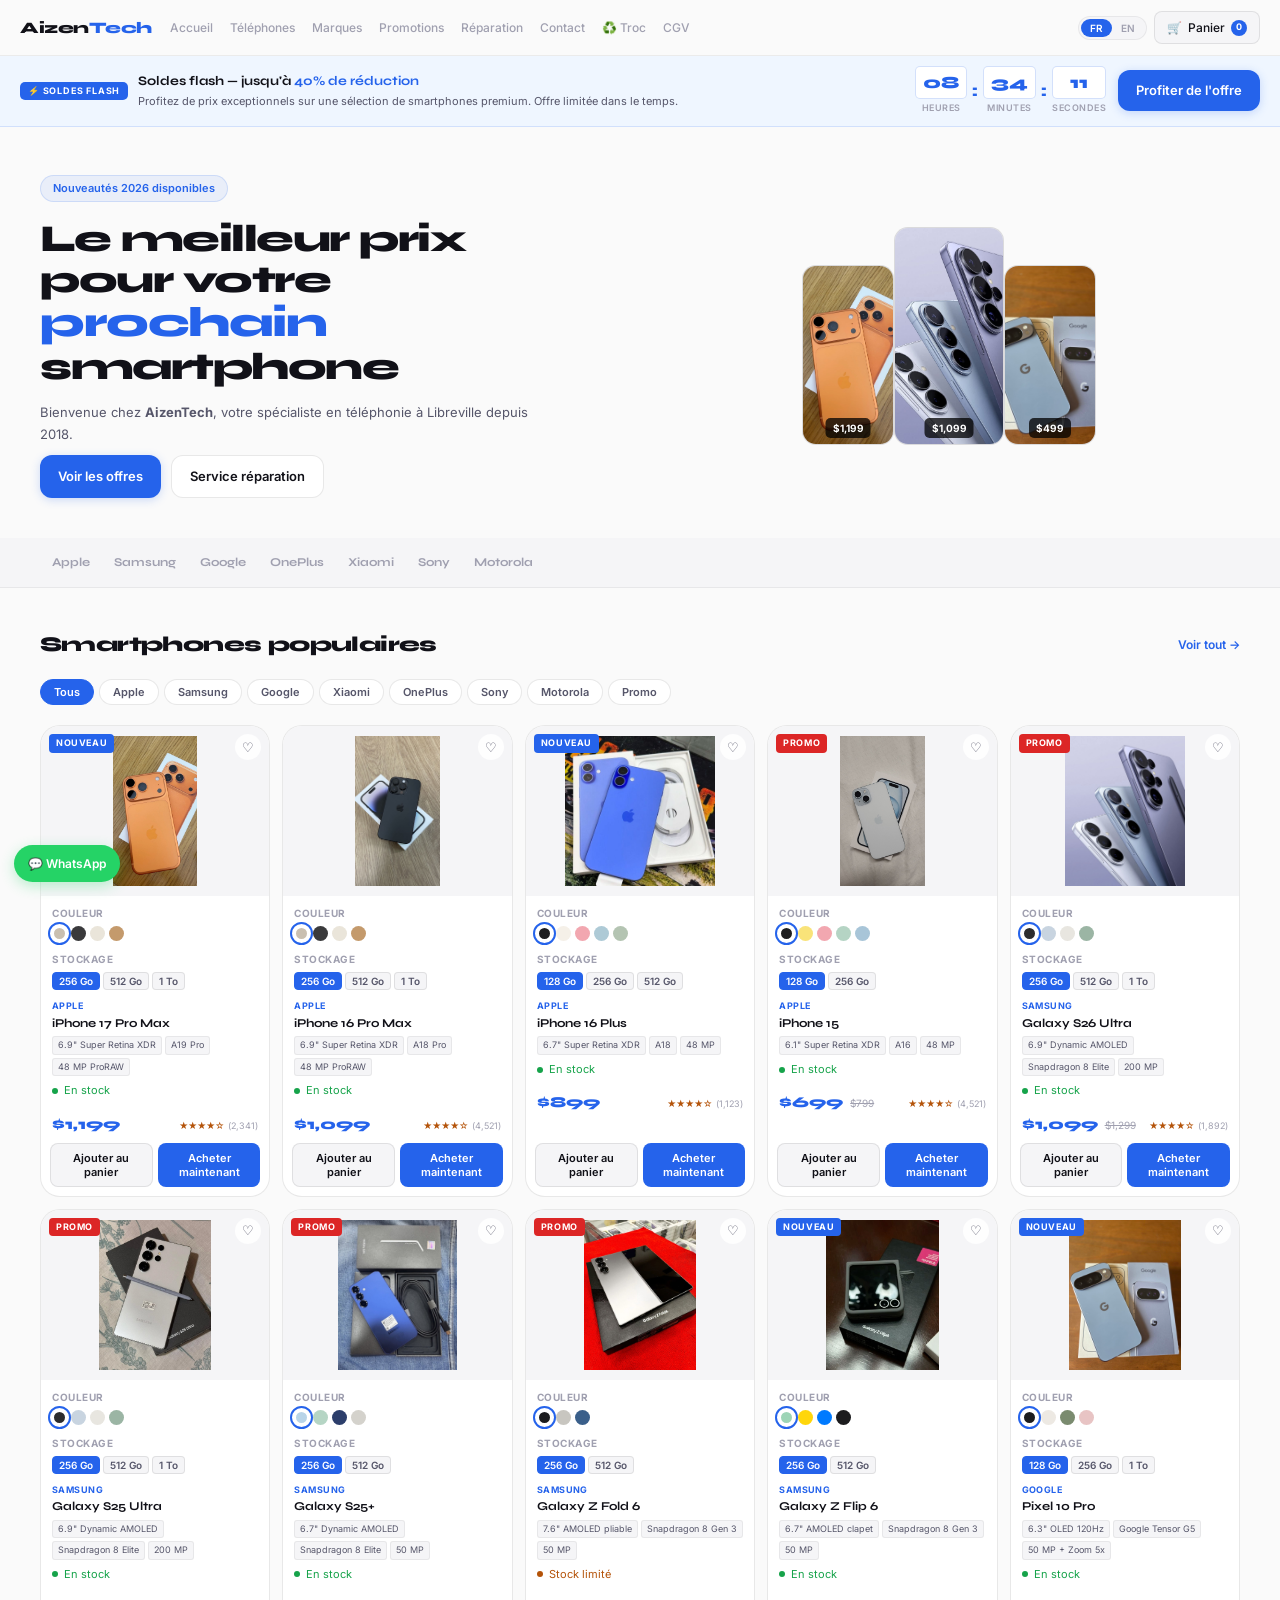
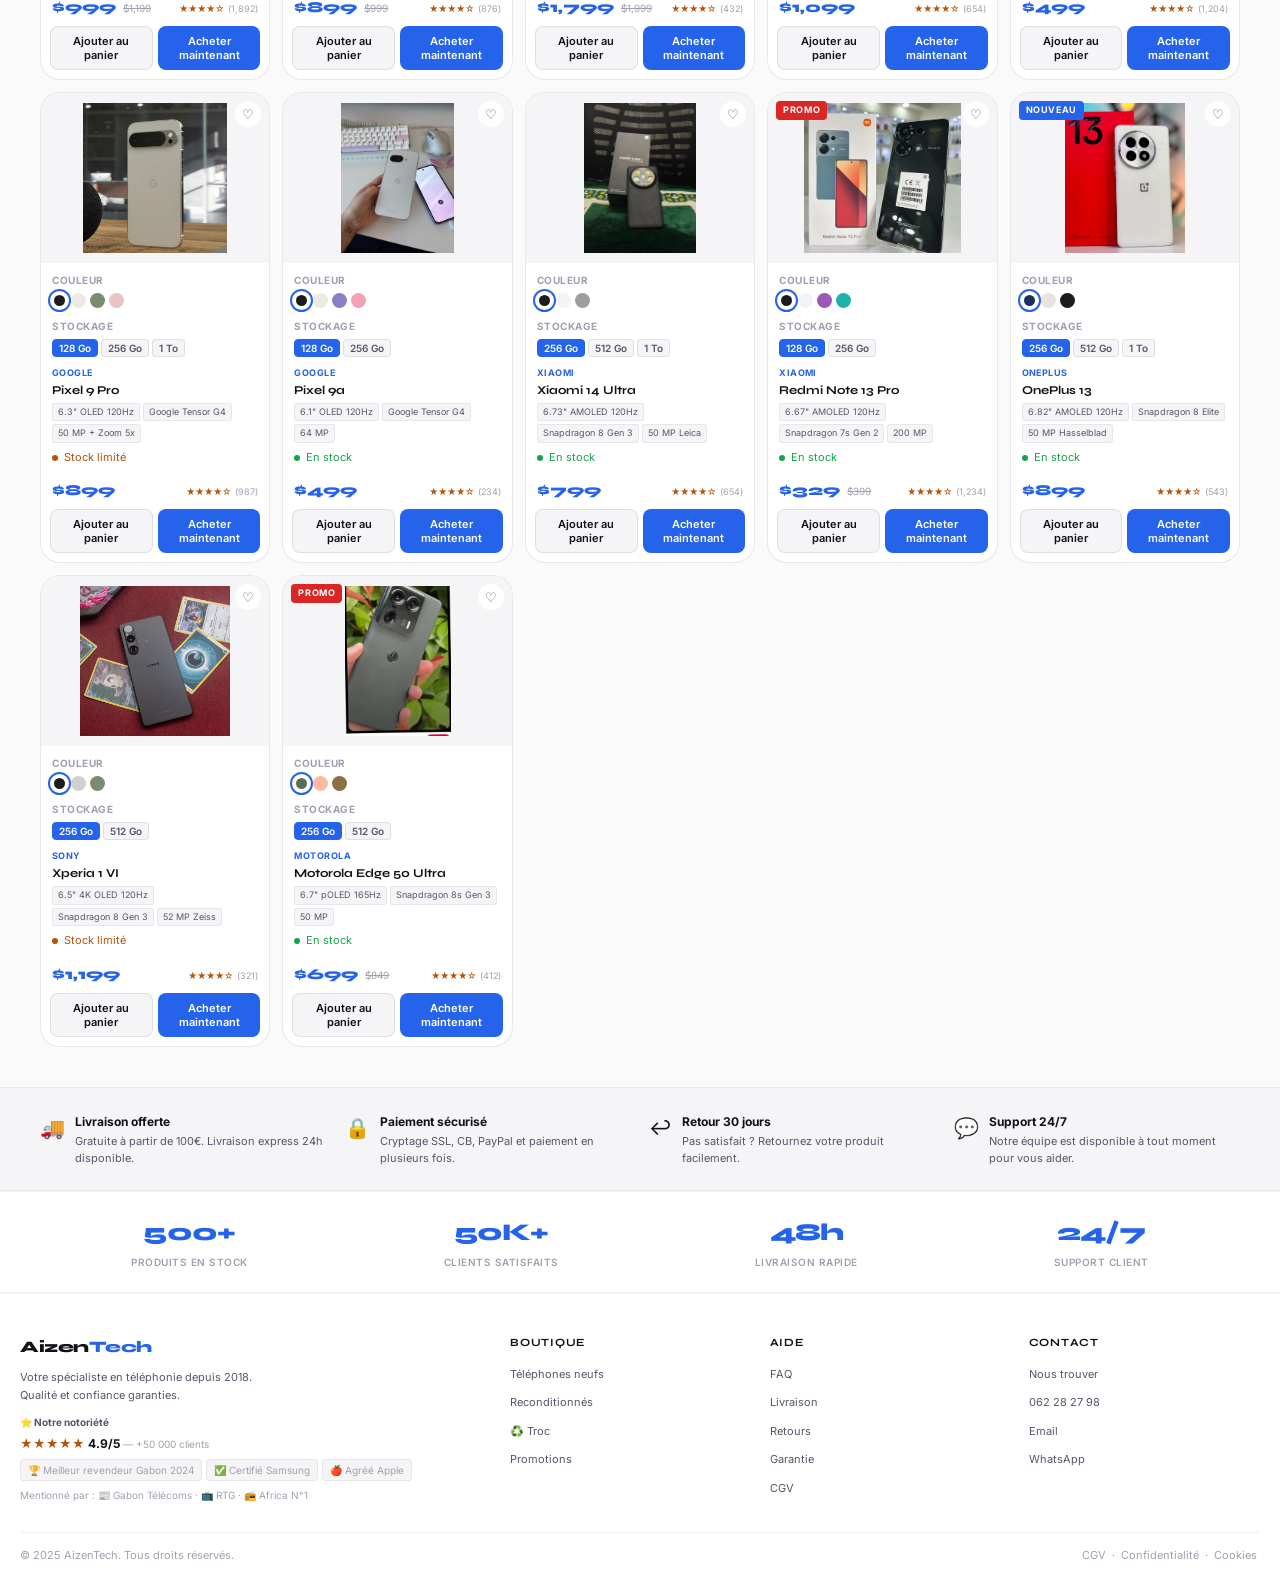
==== commit 327d3579: "Update index.html" ====
--- a/index.html
+++ b/index.html
@@ -8,21 +8,20 @@
 </head>
 <body>
 
-<!-- NAV -->
 <nav>
   <a href="index.html" class="logo">Aizen<span>Tech</span></a>
   <button class="nav-hamburger" id="navHamburger" onclick="toggleMobileNav()" aria-label="Menu">
     <span></span><span></span><span></span>
   </button>
   <div class="nav-links" id="navLinks">
-    <a href="index.html" class="active">Accueil</a>
+    <a href="index.html">Accueil</a>
     <a href="index.html#products">Téléphones</a>
     <a href="index.html#brands">Marques</a>
     <a href="index.html#promo">Promotions</a>
     <a href="reparation.html">Réparation</a>
     <a href="contact.html">Contact</a>
     <a href="troc.html">♻️ Troc</a>
-     <a href="cgv.html">Cgv</a>
+    <a href="cgv.html">CGV</a>
   </div>
   <div class="nav-right">
     <div class="lang-toggle">
@@ -30,38 +29,29 @@
       <button class="lang-btn" onclick="setLang('en')">EN</button>
     </div>
     <a href="panier.html" class="cart-btn">
-      🛒 Panier
+      🛒 <span data-key="nav_cart">Panier</span>
       <div class="cart-count" id="cartCount">0</div>
     </a>
   </div>
 </nav>
 
-<!-- SOLDES FLASH EN HAUT -->
+<!-- SOLDES FLASH -->
 <div class="flash-banner" id="promo">
   <div class="flash-banner-inner">
     <div class="flash-left">
       <div class="flash-badge">⚡ SOLDES FLASH</div>
       <div class="flash-text">
         <h2 data-key="promo_title">Soldes flash — jusqu'à <span>40% de réduction</span></h2>
-        <p data-key="promo_desc">Profitez de prix exceptionnels sur une sélection de smartphones premium.</p>
+        <p data-key="promo_desc">Profitez de prix exceptionnels sur smartphones premium.</p>
       </div>
     </div>
     <div class="flash-right">
       <div class="flash-countdown">
-        <div class="flash-count-block">
-          <span class="flash-count-num" id="cd-h">08</span>
-          <span class="flash-count-label" data-key="cd_hours">Heures</span>
-        </div>
+        <div class="flash-count-block"><span class="flash-count-num" id="cd-h">08</span><span class="flash-count-label" data-key="cd_hours">Heures</span></div>
         <div class="flash-sep">:</div>
-        <div class="flash-count-block">
-          <span class="flash-count-num" id="cd-m">34</span>
-          <span class="flash-count-label" data-key="cd_min">Min</span>
-        </div>
+        <div class="flash-count-block"><span class="flash-count-num" id="cd-m">34</span><span class="flash-count-label" data-key="cd_min">Min</span></div>
         <div class="flash-sep">:</div>
-        <div class="flash-count-block">
-          <span class="flash-count-num" id="cd-s">12</span>
-          <span class="flash-count-label" data-key="cd_sec">Sec</span>
-        </div>
+        <div class="flash-count-block"><span class="flash-count-num" id="cd-s">12</span><span class="flash-count-label" data-key="cd_sec">Sec</span></div>
       </div>
       <a href="#products" class="btn-primary flash-cta" data-key="promo_cta">Profiter de l'offre</a>
     </div>
@@ -71,28 +61,27 @@
 <!-- HERO -->
 <section class="hero">
   <div class="hero-content">
-    <div class="hero-badge" data-key="hero_badge">Nouveautés 2026 disponibles</div>
+    <div class="hero-badge" data-key="hero_badge">✨ Nouveautés 2026 disponibles</div>
     <h1 data-key="hero_title">Le meilleur prix pour votre <em>prochain</em> smartphone</h1>
-    <p class="hero-intro">Bienvenue chez <strong>AizenTech</strong>, votre spécialiste en téléphonie à Libreville depuis 2018. Découvrez nos services :</p>
-    
+    <p class="hero-intro">Bienvenue chez <strong>AizenTech</strong>, votre spécialiste en téléphonie à Libreville depuis 2018.</p>
     <div class="hero-actions">
       <a href="#products" class="btn-primary" data-key="hero_cta1">Voir les offres</a>
       <a href="reparation.html" class="btn-secondary" data-key="hero_cta2">Service réparation</a>
     </div>
   </div>
   <div class="hero-visual">
-    <a href="#products" class="hero-phone-img hero-phone-link" onclick="event.preventDefault();filterByBrand('Apple')">
-      <img src="image/17 PM2.JPG" alt="iPhone 17 Pro Max">
+    <a href="#products" class="hero-phone-img" onclick="event.preventDefault();filterByBrand('Apple')">
+      <img src="image/17 PM2.JPG" alt="iPhone 17 Pro Max" onerror="this.src='https://via.placeholder.com/100x200/EEF2FF/2563EB?text=iPhone'">
       <div class="phone-price-tag">$1,199</div>
       <div class="phone-hover-label">Apple →</div>
     </a>
-    <a href="#products" class="hero-phone-img hero-phone-link large" onclick="event.preventDefault();filterByBrand('Samsung')">
-      <img src="image/S 26 ultra.JPG" alt="Samsung S26 Ultra">
+    <a href="#products" class="hero-phone-img large" onclick="event.preventDefault();filterByBrand('Samsung')">
+      <img src="image/S 26 ultra.JPG" alt="Samsung S26 Ultra" onerror="this.src='https://via.placeholder.com/120x240/EEF2FF/2563EB?text=Samsung'">
       <div class="phone-price-tag">$1,099</div>
       <div class="phone-hover-label">Samsung →</div>
     </a>
-    <a href="#products" class="hero-phone-img hero-phone-link" onclick="event.preventDefault();filterByBrand('Google')">
-      <img src="image/g 10 pro.JPG" alt="Pixel 10 pro">
+    <a href="#products" class="hero-phone-img" onclick="event.preventDefault();filterByBrand('Google')">
+      <img src="image/g 10 pro.JPG" alt="Pixel 10 Pro" onerror="this.src='https://via.placeholder.com/100x200/EEF2FF/2563EB?text=Pixel'">
       <div class="phone-price-tag">$499</div>
       <div class="phone-hover-label">Google →</div>
     </a>
@@ -126,22 +115,10 @@
 <!-- FEATURES -->
 <div class="features">
   <div class="features-inner">
-    <div class="feature-item">
-      <div class="feature-icon">🚚</div>
-      <div><div class="feature-title" data-key="feat1_title">Livraison offerte</div><div class="feature-desc" data-key="feat1_desc">Gratuite à partir de 100€. Express 24h disponible.</div></div>
-    </div>
-    <div class="feature-item">
-      <div class="feature-icon">🔒</div>
-      <div><div class="feature-title" data-key="feat2_title">Paiement sécurisé</div><div class="feature-desc" data-key="feat2_desc">Mobile Money, CB, PayPal et paiement en plusieurs fois.</div></div>
-    </div>
-    <div class="feature-item">
-      <div class="feature-icon">↩️</div>
-      <div><div class="feature-title" data-key="feat3_title">Retour 30 jours</div><div class="feature-desc" data-key="feat3_desc">Pas satisfait ? Retournez votre produit facilement.</div></div>
-    </div>
-    <div class="feature-item">
-      <div class="feature-icon">💬</div>
-      <div><div class="feature-title" data-key="feat4_title">Support 24/7</div><div class="feature-desc" data-key="feat4_desc">Notre équipe disponible à tout moment pour vous aider.</div></div>
-    </div>
+    <div class="feature-item"><div class="feature-icon">🚚</div><div><div class="feature-title" data-key="feat1_title">Livraison offerte</div><div class="feature-desc" data-key="feat1_desc">Gratuite à partir de 100€. Express 24h disponible.</div></div></div>
+    <div class="feature-item"><div class="feature-icon">🔒</div><div><div class="feature-title" data-key="feat2_title">Paiement sécurisé</div><div class="feature-desc" data-key="feat2_desc">Mobile Money, CB et paiement en plusieurs fois.</div></div></div>
+    <div class="feature-item"><div class="feature-icon">↩️</div><div><div class="feature-title" data-key="feat3_title">Retour 30 jours</div><div class="feature-desc" data-key="feat3_desc">Pas satisfait ? Retournez votre produit facilement.</div></div></div>
+    <div class="feature-item"><div class="feature-icon">💬</div><div><div class="feature-title" data-key="feat4_title">Support 24/7</div><div class="feature-desc" data-key="feat4_desc">Notre équipe disponible à tout moment.</div></div></div>
   </div>
 </div>
 
@@ -177,7 +154,7 @@
       <ul>
         <li><a href="index.html#products" data-key="footer_c1_l1">Téléphones neufs</a></li>
         <li><a href="index.html#products" data-key="footer_c1_l2">Reconditionnés</a></li>
-        <li><a href="index.html#products" data-key="footer_c1_l3">Accessoires</a></li>
+        <li><a href="troc.html">♻️ Troc</a></li>
         <li><a href="index.html#promo" data-key="footer_c1_l4">Promotions</a></li>
       </ul>
     </div>
@@ -187,16 +164,16 @@
         <li><a href="contact.html" data-key="footer_c2_l1">FAQ</a></li>
         <li><a href="contact.html" data-key="footer_c2_l2">Livraison</a></li>
         <li><a href="contact.html" data-key="footer_c2_l3">Retours</a></li>
-        <li><a href="contact.html" data-key="footer_c2_l4">Garantie</a></li>
+        <li><a href="reparation.html" data-key="footer_c2_l4">Réparation</a></li>
         <li><a href="cgv.html">CGV</a></li>
       </ul>
     </div>
     <div class="footer-col">
-      <h4 data-key="footer_col3">Contact</h4>
+      <h4>Contact</h4>
       <ul>
         <li><a href="contact.html">Nous trouver</a></li>
         <li><a href="tel:+241062282798">062 28 27 98</a></li>
-        <li><a href="/cdn-cgi/l/email-protection#096d606d6c7b666268646c6e676c38496e64686065276a6664">Email</a></li>
+        <li><a href="/cdn-cgi/l/email-protection#fe9a979a9b8c91959f939b99909bcfbe99939f9792d09d9193">Email</a></li>
         <li><a href="https://wa.me/241062282798">WhatsApp</a></li>
       </ul>
     </div>
@@ -205,40 +182,24 @@
     <span data-key="footer_copy">© 2025 AizenTech. Tous droits réservés.</span>
     <span class="footer-legal-links">
       <a href="cgv.html">CGV</a> ·
-      <a href="cgv.html#privacy">Confidentialité</a> ·
-      <a href="cgv.html#cookies">Cookies</a>
+      <a href="cgv.html">Confidentialité</a> ·
+      <a href="cgv.html">Cookies</a>
     </span>
   </div>
 </footer>
 
-<!-- TOAST -->
-<div class="toast" id="toast">
-  <div class="toast-dot"></div>
-  <span id="toastMsg"></span>
-</div>
-
-<!-- MODAL PRODUIT -->
+<div class="toast" id="toast"><div class="toast-dot"></div><span id="toastMsg"></span></div>
+
 <div class="modal-overlay" id="productModal" onclick="if(event.target===this)closeModal()">
   <div class="modal" id="modalContent"></div>
 </div>
 
-<!-- WHATSAPP -->
-<a href="https://wa.me/241062282798" class="whatsapp-float" target="_blank">
-  💬 WhatsApp
-</a>
+<a href="https://wa.me/241062282798" class="whatsapp-float" target="_blank">💬 WhatsApp</a>
 
 <script data-cfasync="false" src="/cdn-cgi/scripts/5c5dd728/cloudflare-static/email-decode.min.js"></script><script src="i18n.js"></script>
 <script src="products.js"></script>
 <script src="script.js"></script>
 <script>
-  function filterByBrand(brand) {
-    activeFilter = brand;
-    document.querySelectorAll('.filter-tab').forEach(b => {
-      b.classList.toggle('active', b.textContent === brand);
-    });
-    renderProducts();
-    document.getElementById('products').scrollIntoView({ behavior: 'smooth' });
-  }
-
-  function toggleMobileNav() {
-    const nav = document.getElementById('navLinks');
+function filterByBrand(brand) {
+  activeFilter = brand;
+  document.querySelectorAll('.filter-tab').forEach(b => b.classList.toggle('activ
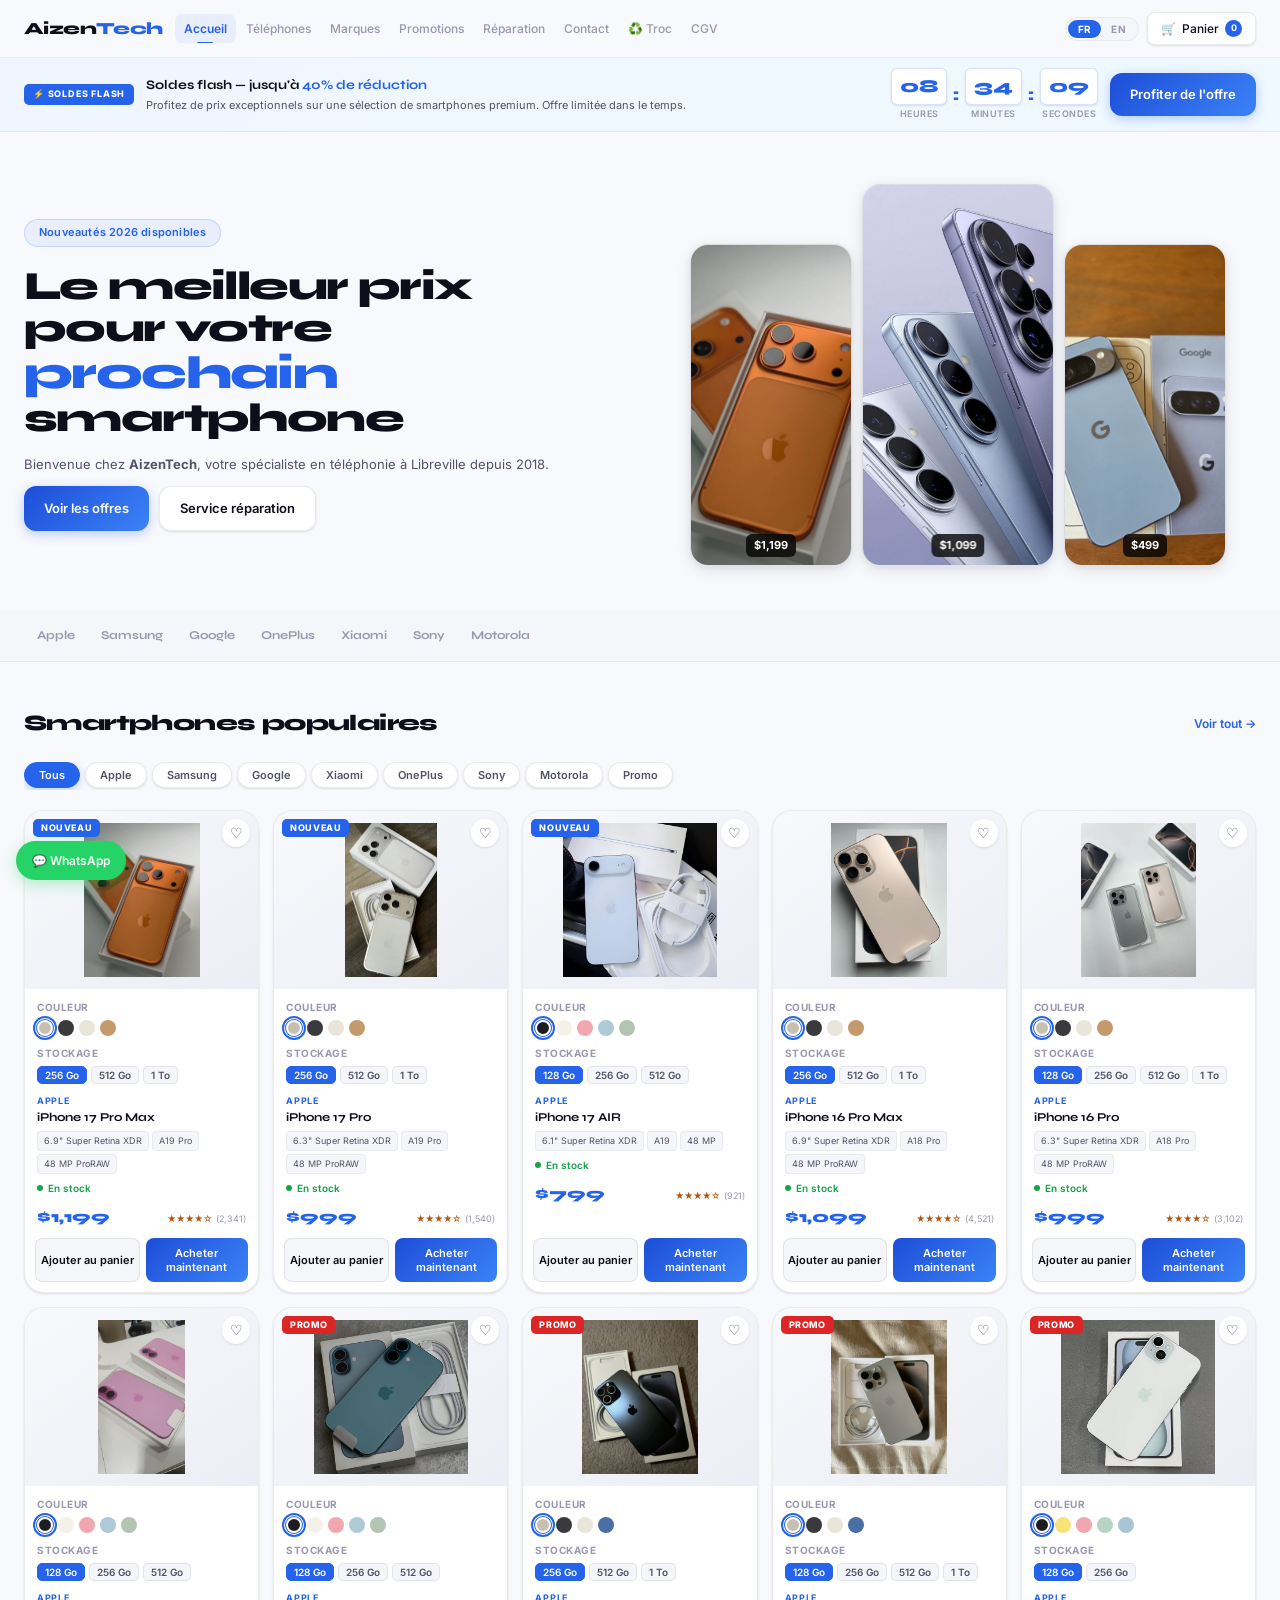
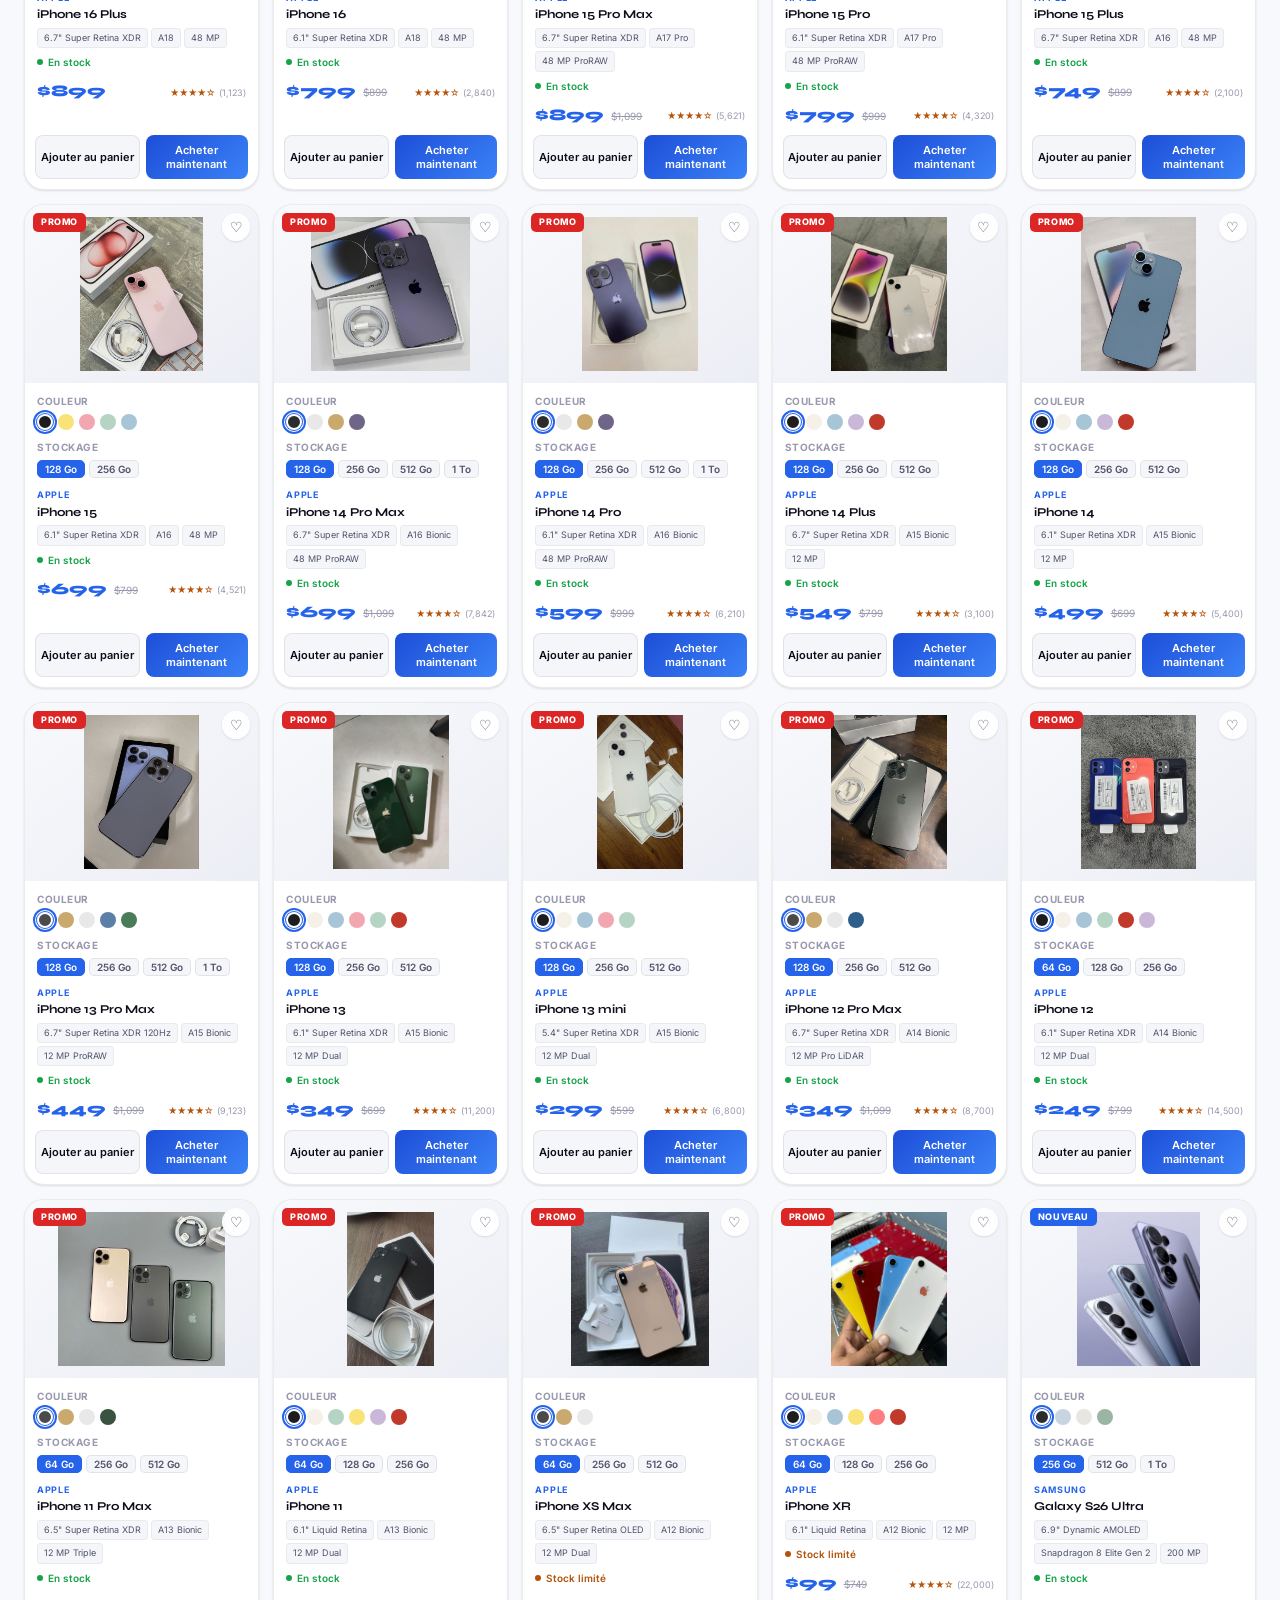
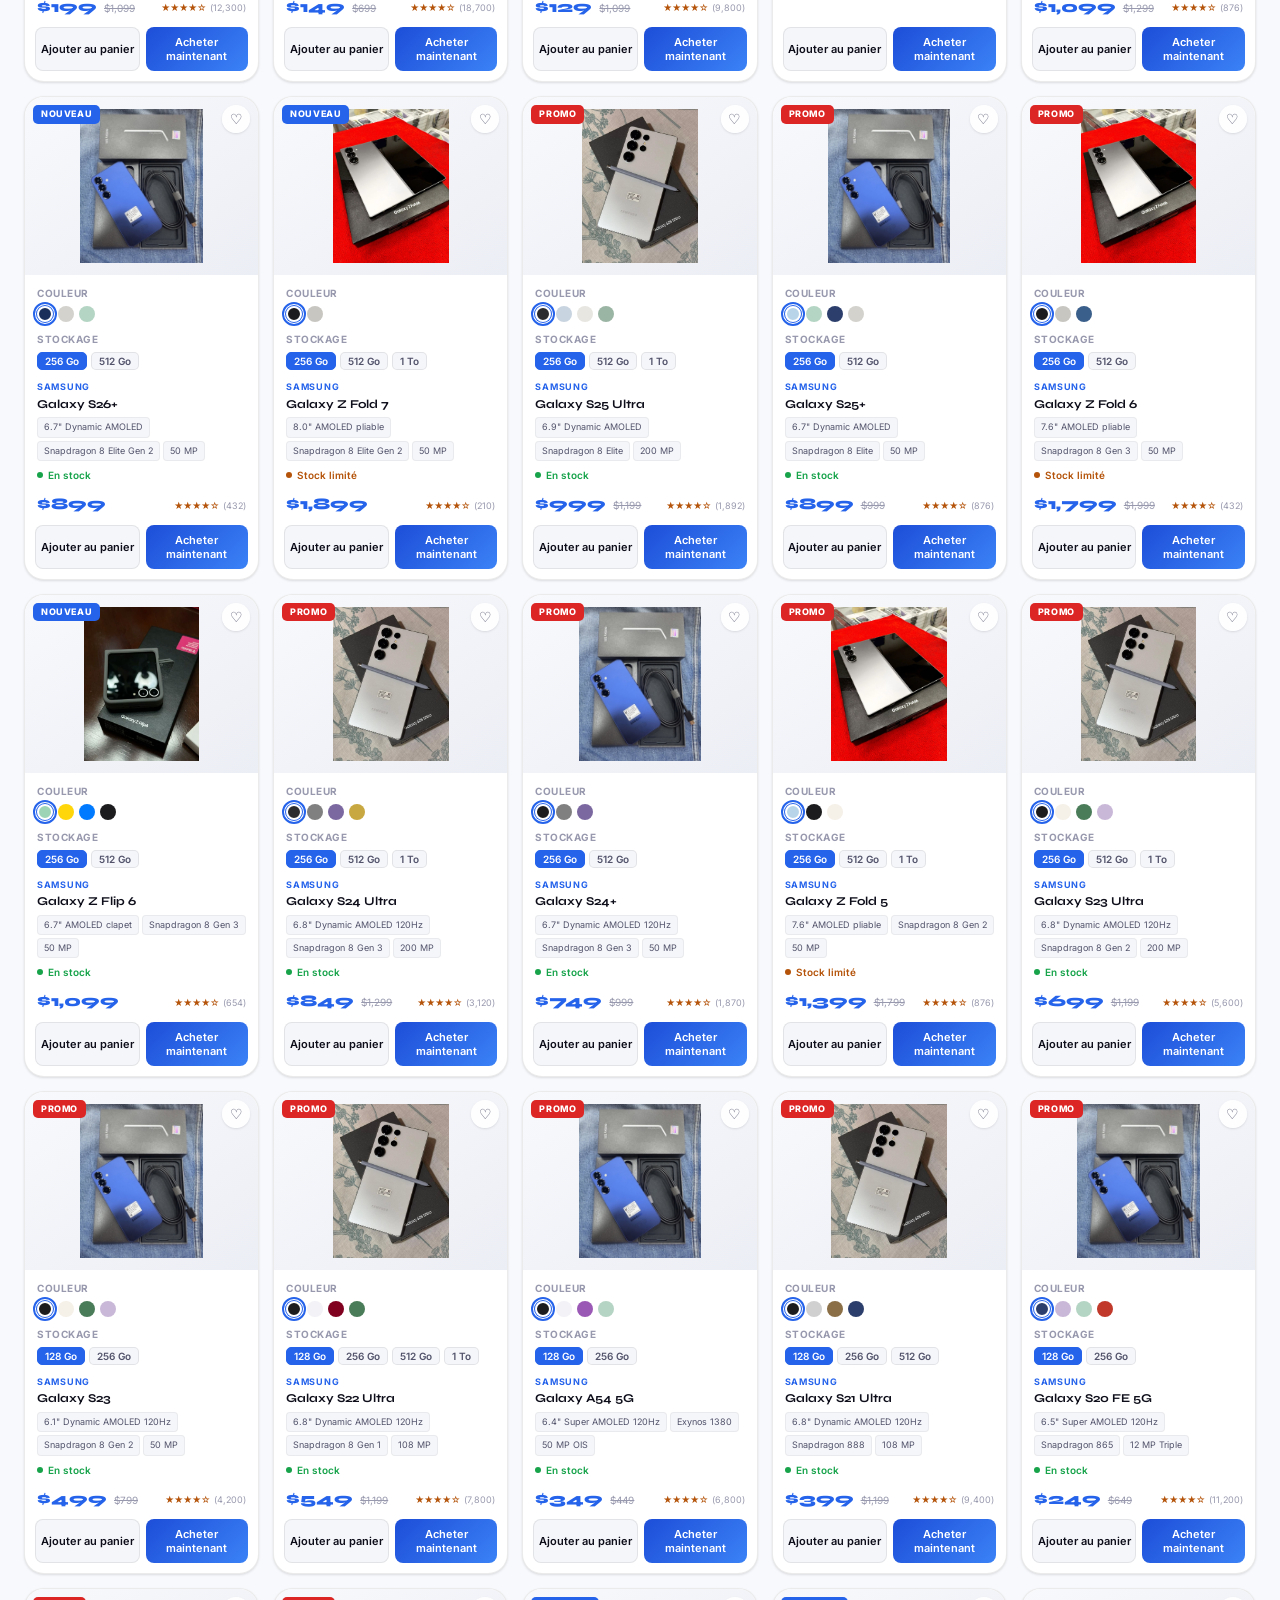
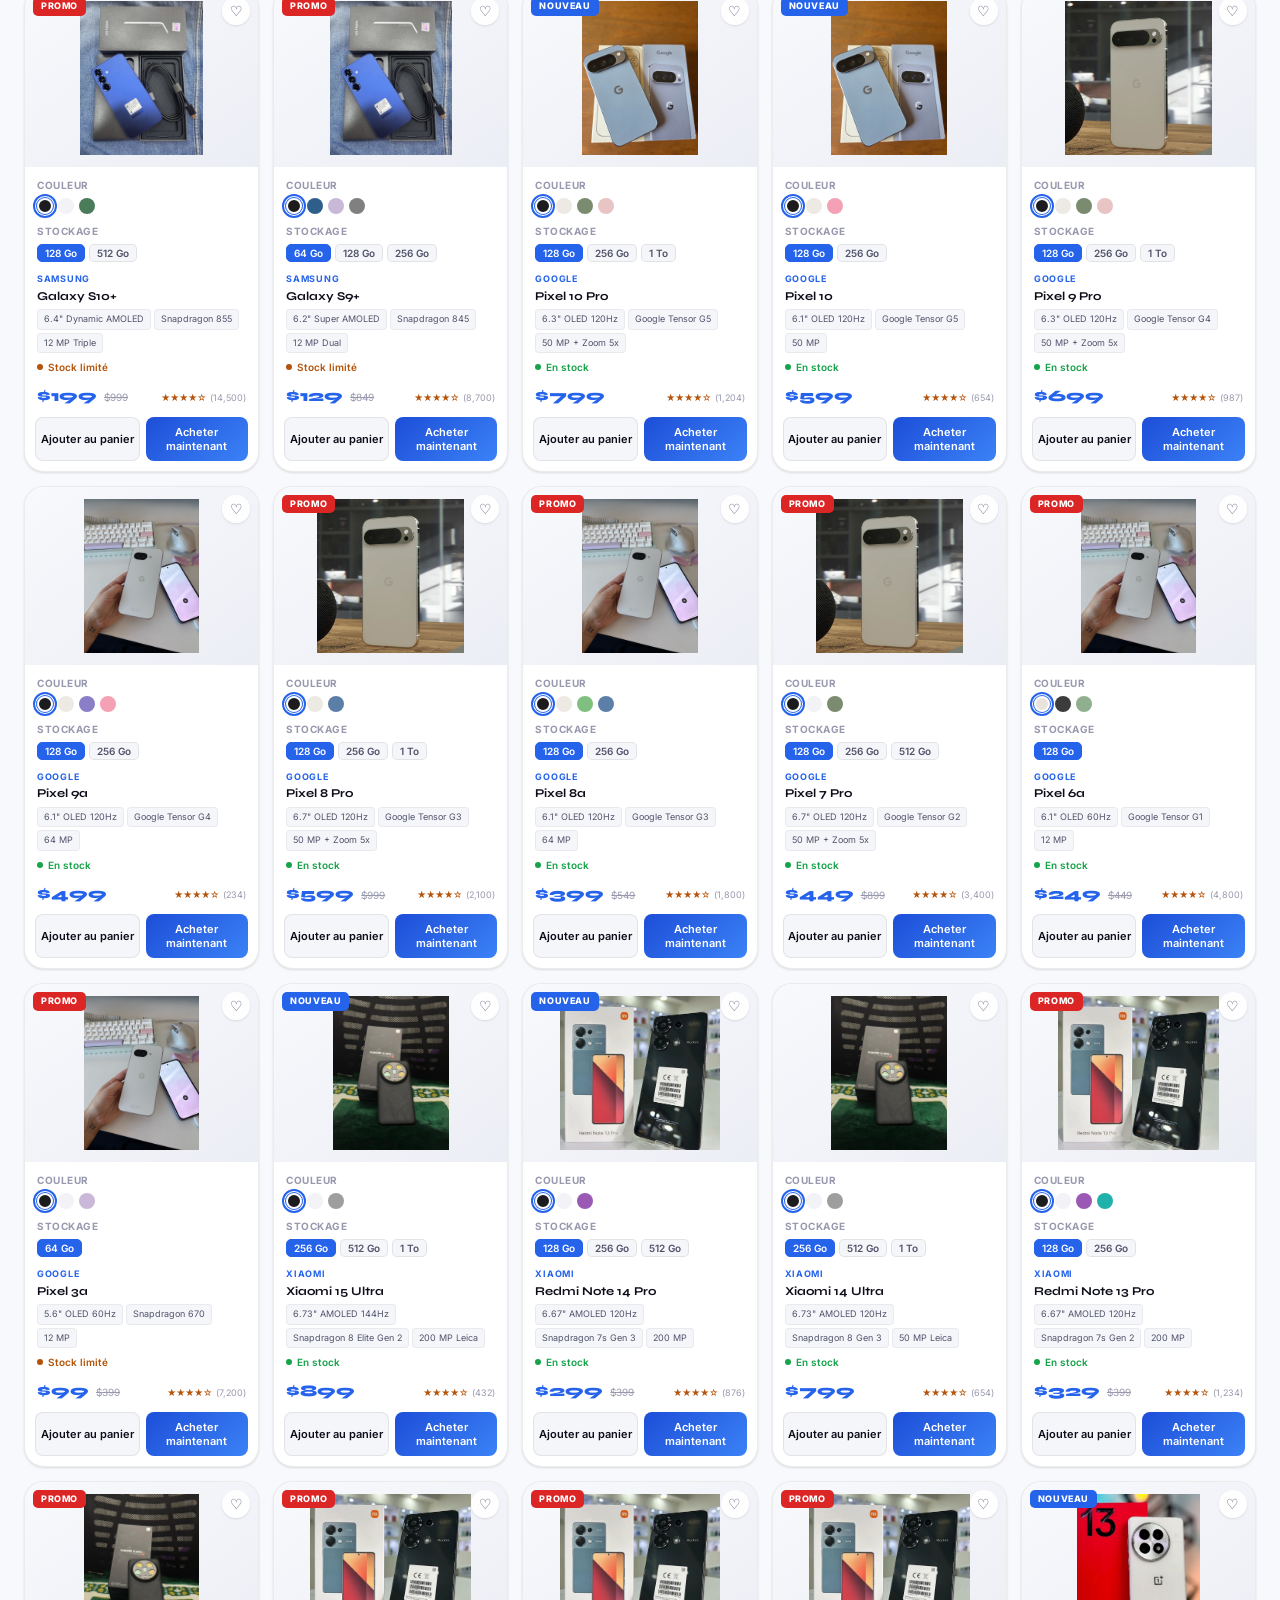
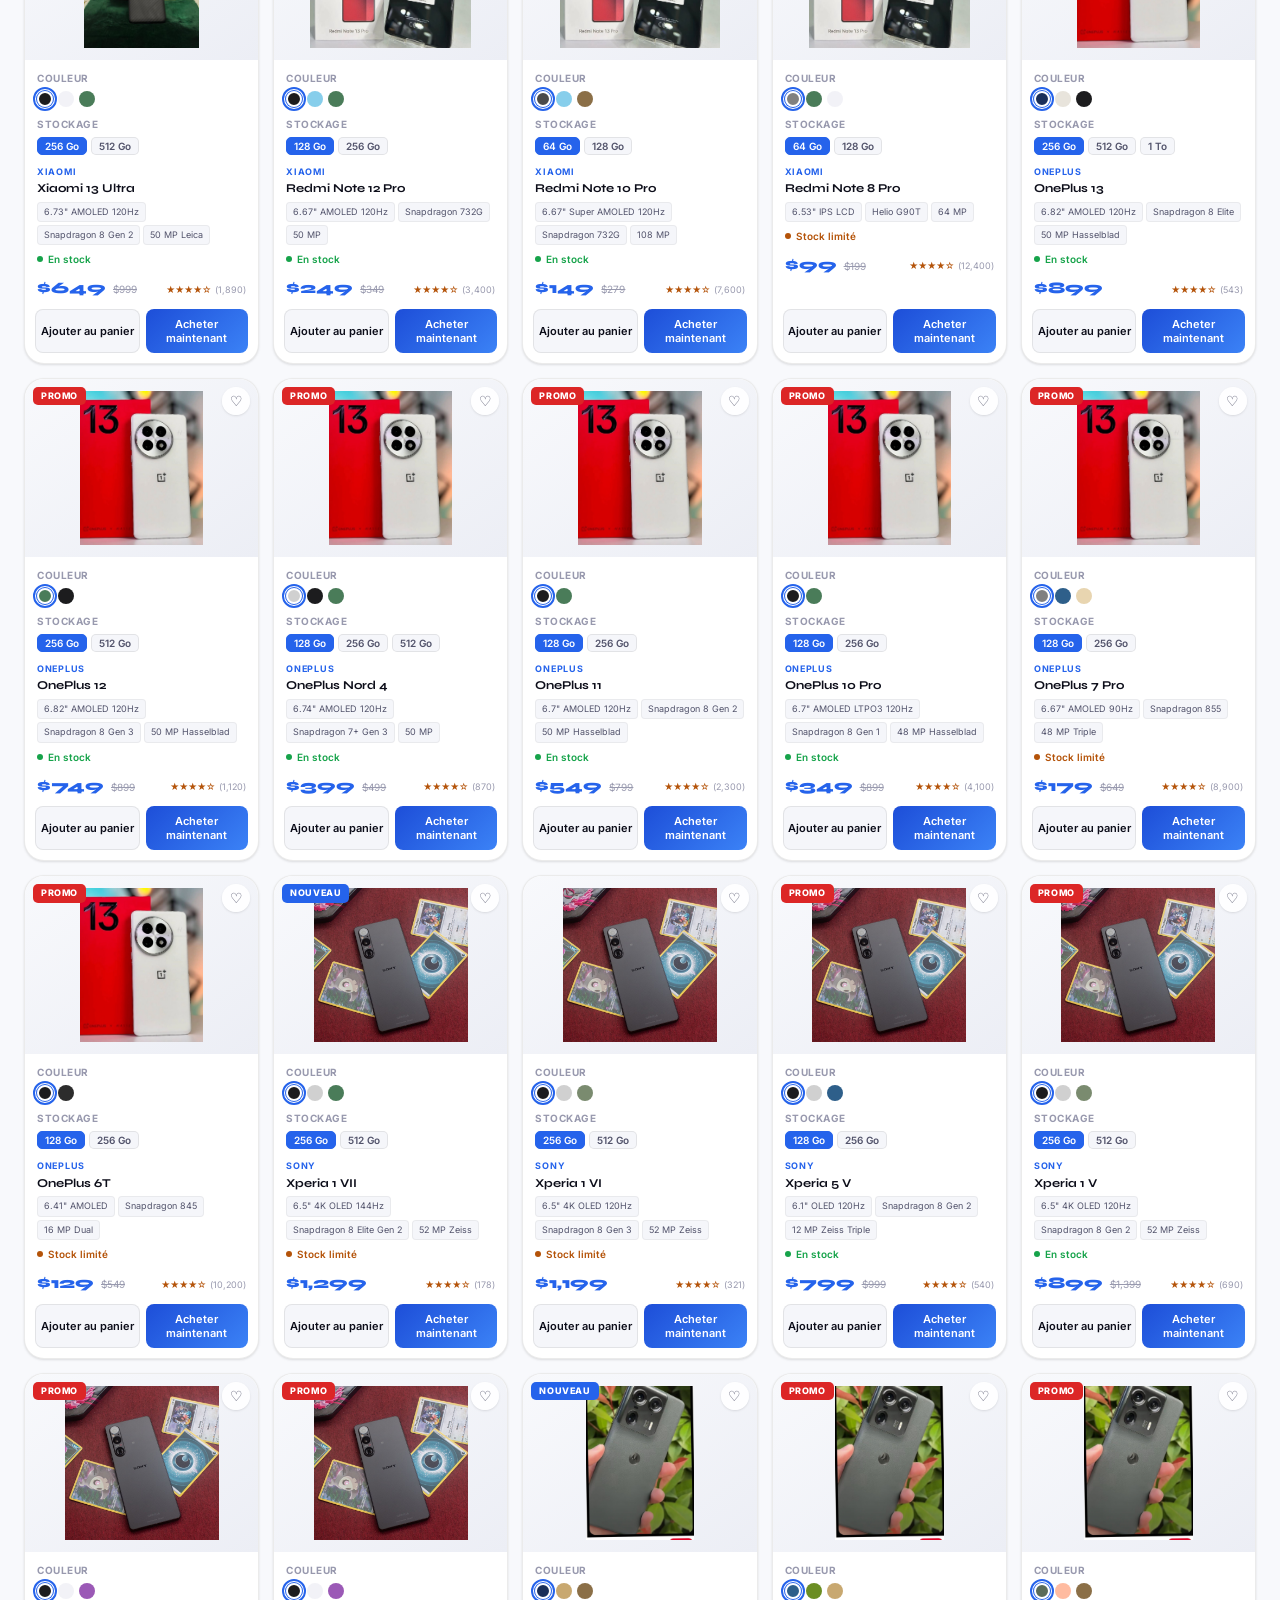
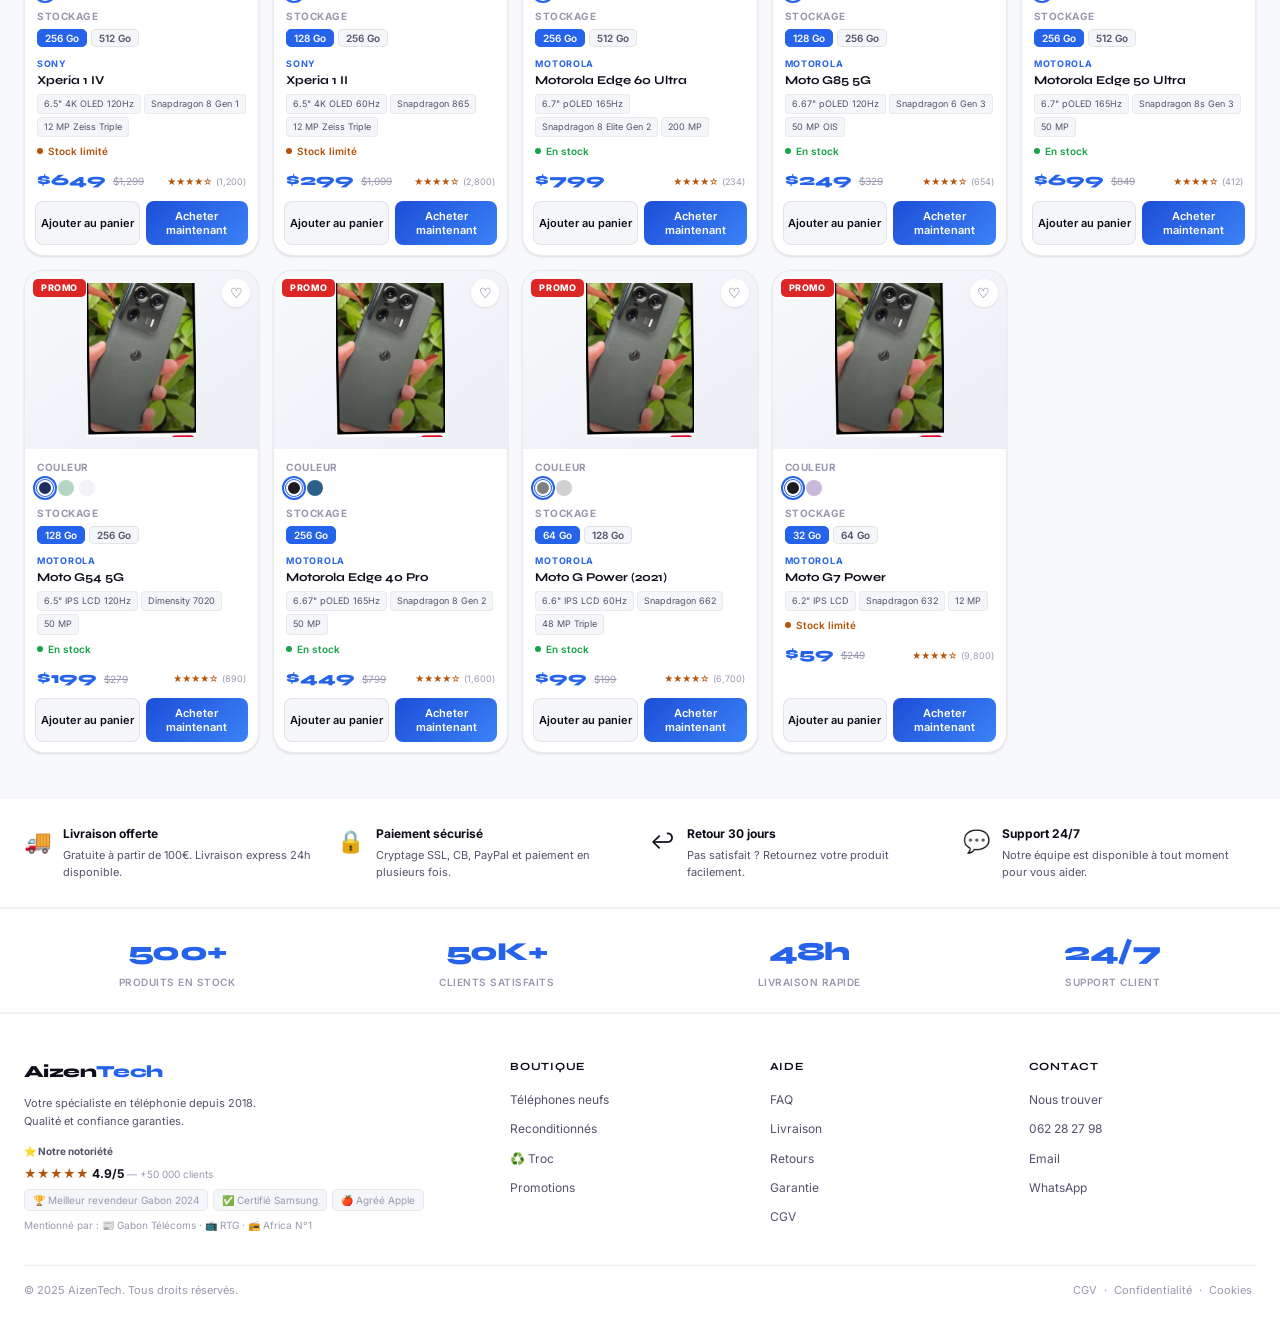
==== commit a83e72ee: "Update index.html" ====
--- a/index.html
+++ b/index.html
@@ -71,7 +71,7 @@
   </div>
   <div class="hero-visual">
     <a href="#products" class="hero-phone-img" onclick="event.preventDefault();filterByBrand('Apple')">
-      <img src="image/17 PM2.JPG" alt="iPhone 17 Pro Max" onerror="this.src='https://via.placeholder.com/100x200/EEF2FF/2563EB?text=iPhone'">
+      <img src="image/17 pro max.JPG" alt="iPhone 17 Pro Max" onerror="this.src='https://via.placeholder.com/100x200/EEF2FF/2563EB?text=iPhone'">
       <div class="phone-price-tag">$1,199</div>
       <div class="phone-hover-label">Apple →</div>
     </a>
--- a/style.css
+++ b/style.css
@@ -1,415 +1,451 @@
 @import url('https://fonts.googleapis.com/css2?family=Syne:wght@400;600;700;800&family=Inter:wght@300;400;500;600;700&display=swap');
 
 /* ============================================================
-   AIZENTECH — DESIGN SYSTEM 2026
+   AIZENTECH — DESIGN SYSTEM 2026 — PREMIUM
    ============================================================ */
-
-*, *::before, *::after { margin: 0; padding: 0; box-sizing: border-box; }
-
-:root {
-  --bg:#FAFAFA; --bg2:#F3F3F5; --bg3:#FFFFFF;
-  --surface:#F5F5F7; --surface2:#FFFFFF; --surface3:#F0F0F2;
-  --border:rgba(0,0,0,0.09); --border2:rgba(0,0,0,0.06);
-  --text:#111118; --text2:#56566A; --text3:#A0A0B0;
-  --accent:#2563EB; --accent-pale:rgba(37,99,235,0.08); --accent-mid:rgba(37,99,235,0.15);
-  --accent2:#0F766E; --green:#16A34A; --gold:#B45309; --red:#DC2626;
-  --grad-accent:linear-gradient(135deg,#1D4ED8 0%,#2563EB 100%);
-  --font:'Inter',-apple-system,BlinkMacSystemFont,'Helvetica Neue',sans-serif;
-  --font-display:'Syne',-apple-system,BlinkMacSystemFont,sans-serif;
-  --max-w:1240px; --nav-h:56px;
-  --r-sm:8px; --r-md:12px; --r-lg:18px; --r-xl:20px;
+*,*::before,*::after{margin:0;padding:0;box-sizing:border-box}
+:root{
+  --bg:#F8F9FC;--bg2:#F0F1F5;--surface:#FFFFFF;--surface2:#F5F6FA;--surface3:#ECEEF5;
+  --border:rgba(0,0,0,0.08);--border2:rgba(0,0,0,0.05);
+  --text:#0D0E1A;--text2:#52536B;--text3:#9899AE;
+  --accent:#2563EB;--accent-pale:rgba(37,99,235,0.07);--accent-mid:rgba(37,99,235,0.18);
+  --accent-dark:#1D4ED8;--accent2:#059669;
+  --green:#16A34A;--gold:#B45309;--red:#DC2626;
+  --grad:linear-gradient(135deg,#1D4ED8 0%,#3B82F6 100%);
+  --shadow-sm:0 1px 3px rgba(0,0,0,0.07),0 1px 2px rgba(0,0,0,0.05);
+  --shadow-md:0 4px 16px rgba(0,0,0,0.09),0 2px 6px rgba(0,0,0,0.05);
+  --shadow-lg:0 16px 48px rgba(0,0,0,0.12),0 4px 12px rgba(0,0,0,0.07);
+  --font:'Inter',-apple-system,sans-serif;
+  --font-d:'Syne',-apple-system,sans-serif;
+  --max-w:1280px;--nav-h:58px;
+  --r-sm:8px;--r-md:12px;--r-lg:16px;--r-xl:20px;--r-2xl:24px;
 }
-
-html { scroll-behavior:smooth; }
-body { font-family:var(--font); background:var(--bg); color:var(--text); min-height:100vh; overflow-x:hidden; -webkit-font-smoothing:antialiased; font-size:14px; line-height:1.6; }
-
-/* NAV */
-nav { position:sticky; top:0; z-index:200; height:var(--nav-h); background:rgba(250,250,250,0.96); backdrop-filter:blur(20px); -webkit-backdrop-filter:blur(20px); border-bottom:1px solid var(--border2); display:flex; align-items:center; padding:0 20px; gap:10px; }
-.logo { font-family:var(--font-display); font-size:16px; font-weight:800; letter-spacing:-0.5px; text-decoration:none; color:var(--text); flex-shrink:0; }
-.logo span { color:var(--accent); }
-.nav-links { display:flex; align-items:center; gap:1px; flex:1; min-width:0; }
-.nav-links a { font-size:12px; font-weight:500; color:var(--text3); text-decoration:none; padding:5px 8px; border-radius:6px; transition:color .15s,background .15s; white-space:nowrap; position:relative; }
-.nav-links a:hover { color:var(--text); background:var(--surface); }
-.nav-links a.active { color:var(--accent)!important; background:var(--accent-pale); font-weight:600; }
-.nav-links a.active::after { content:''; position:absolute; bottom:-1px; left:50%; transform:translateX(-50%); width:14px; height:2px; background:var(--accent); border-radius:2px; }
-.nav-right { display:flex; align-items:center; gap:7px; margin-left:auto; flex-shrink:0; }
-.lang-toggle { display:flex; background:var(--surface); border-radius:20px; padding:2px; border:1px solid var(--border2); }
-.lang-btn { padding:3px 9px; border-radius:14px; font-size:10px; font-weight:600; cursor:pointer; border:none; background:none; color:var(--text3); transition:all .2s; font-family:inherit; }
-.lang-btn.active { background:var(--accent); color:white; }
-.cart-btn { cursor:pointer; background:var(--surface); border:1px solid var(--border); border-radius:var(--r-sm); padding:6px 12px; font-size:12px; display:flex; align-items:center; gap:6px; transition:all .2s; color:var(--text); text-decoration:none; font-family:inherit; font-weight:500; }
-.cart-btn:hover { border-color:var(--accent); background:var(--accent-pale); color:var(--accent); }
-.cart-count { background:var(--accent); color:white; border-radius:50%; width:16px; height:16px; font-size:9px; font-weight:700; display:flex; align-items:center; justify-content:center; }
+html{scroll-behavior:smooth}
+body{font-family:var(--font);background:var(--bg);color:var(--text);min-height:100vh;overflow-x:hidden;-webkit-font-smoothing:antialiased;font-size:14px;line-height:1.6}
+
+/* ══════════════════════════════════ NAV */
+nav{position:sticky;top:0;z-index:300;height:var(--nav-h);background:rgba(248,249,252,0.95);backdrop-filter:blur(24px);-webkit-backdrop-filter:blur(24px);border-bottom:1px solid var(--border2);display:flex;align-items:center;padding:0 24px;gap:12px}
+.logo{font-family:var(--font-d);font-size:17px;font-weight:800;letter-spacing:-.6px;text-decoration:none;color:var(--text);flex-shrink:0}
+.logo span{color:var(--accent)}
+.nav-links{display:flex;align-items:center;gap:1px;flex:1;min-width:0;overflow:hidden}
+.nav-links a{font-size:12px;font-weight:500;color:var(--text3);text-decoration:none;padding:5px 9px;border-radius:7px;transition:color .15s,background .15s;white-space:nowrap;position:relative}
+.nav-links a:hover{color:var(--text);background:var(--surface3)}
+.nav-links a.active{color:var(--accent)!important;background:var(--accent-pale);font-weight:600}
+.nav-links a.active::after{content:'';position:absolute;bottom:-1px;left:50%;transform:translateX(-50%);width:16px;height:2px;background:var(--accent);border-radius:2px}
+.nav-right{display:flex;align-items:center;gap:8px;margin-left:auto;flex-shrink:0}
+.lang-toggle{display:flex;background:var(--surface2);border-radius:20px;padding:2px;border:1px solid var(--border2)}
+.lang-btn{padding:3px 10px;border-radius:14px;font-size:10px;font-weight:700;cursor:pointer;border:none;background:none;color:var(--text3);transition:all .2s;font-family:inherit;letter-spacing:.3px}
+.lang-btn.active{background:var(--accent);color:white}
+.cart-btn{cursor:pointer;background:var(--surface);border:1px solid var(--border);border-radius:var(--r-sm);padding:6px 13px;font-size:12px;display:flex;align-items:center;gap:6px;transition:all .2s;color:var(--text);text-decoration:none;font-family:inherit;font-weight:500;box-shadow:var(--shadow-sm)}
+.cart-btn:hover{border-color:var(--accent);background:var(--accent-pale);color:var(--accent)}
+.cart-count{background:var(--accent);color:white;border-radius:50%;width:17px;height:17px;font-size:9px;font-weight:700;display:flex;align-items:center;justify-content:center}
 
 /* HAMBURGER */
-.nav-hamburger { display:none; flex-direction:column; gap:4px; background:none; border:none; cursor:pointer; padding:6px; z-index:210; flex-shrink:0; }
-.nav-hamburger span { display:block; width:20px; height:2px; background:var(--text); border-radius:2px; transition:all .3s; }
-.nav-hamburger.open span:nth-child(1) { transform:rotate(45deg) translate(4px,4px); }
-.nav-hamburger.open span:nth-child(2) { opacity:0; width:0; }
-.nav-hamburger.open span:nth-child(3) { transform:rotate(-45deg) translate(4px,-4px); }
-
-/* FLASH BANNER */
-.flash-banner { background:#EFF6FF; border-bottom:1px solid rgba(37,99,235,0.15); padding:10px 20px; }
-.flash-banner-inner { max-width:var(--max-w); margin:0 auto; display:flex; align-items:center; justify-content:space-between; gap:14px; flex-wrap:wrap; }
-.flash-left { display:flex; align-items:center; gap:10px; flex-wrap:wrap; }
-.flash-badge { background:var(--accent); color:white; border-radius:5px; padding:2px 8px; font-size:9px; font-weight:700; letter-spacing:.8px; white-space:nowrap; text-transform:uppercase; }
-.flash-text h2 { font-size:13px; font-weight:700; margin-bottom:1px; font-family:var(--font-display); color:var(--text); }
-.flash-text h2 span { color:var(--accent); }
-.flash-text p { font-size:11px; color:var(--text2); }
-.flash-right { display:flex; align-items:center; gap:12px; flex-wrap:wrap; }
-.flash-countdown { display:flex; align-items:center; gap:4px; }
-.flash-count-block { text-align:center; }
-.flash-count-num { display:block; font-family:var(--font-display); font-size:17px; font-weight:800; color:var(--accent); background:white; border:1px solid rgba(37,99,235,0.2); border-radius:5px; padding:2px 7px; min-width:36px; text-align:center; }
-.flash-count-label { font-size:9px; color:var(--text3); font-weight:600; text-transform:uppercase; letter-spacing:.5px; margin-top:2px; display:block; }
-.flash-sep { font-family:var(--font-display); font-weight:800; color:var(--accent); font-size:16px; padding:0 1px; }
-.flash-cta { padding:7px 13px; font-size:12px; white-space:nowrap; }
-
-/* HERO */
-.hero { max-width:var(--max-w); margin:0 auto; padding:48px 20px 40px; display:grid; grid-template-columns:1fr 1fr; align-items:center; gap:36px; }
-.hero-content { max-width:520px; }
-.hero-badge { display:inline-flex; align-items:center; gap:6px; background:var(--accent-pale); border:1px solid var(--accent-mid); color:var(--accent); border-radius:20px; padding:4px 12px; font-size:11px; font-weight:600; margin-bottom:16px; }
-.hero h1 { font-family:var(--font-display); font-size:38px; font-weight:800; letter-spacing:-1.5px; color:var(--text); line-height:1.08; margin-bottom:14px; }
-.hero h1 em { font-style:normal; color:var(--accent); display:block; font-size:42px; }
-.hero-intro { font-size:13px; color:var(--text2); line-height:1.7; margin-bottom:10px; }
-.hero-services-list { list-style:none; margin-bottom:18px; display:flex; flex-direction:column; gap:5px; }
-.hero-services-list li a { font-size:13px; color:var(--text2); text-decoration:none; padding:3px 0; transition:color .15s; display:flex; align-items:center; gap:6px; }
-.hero-services-list li a:hover { color:var(--accent); }
-.hero-actions { display:flex; gap:10px; flex-wrap:wrap; }
-.hero-visual { display:flex; align-items:flex-end; justify-content:center; gap:0px; }
-.hero-phone-img { position:relative; border-radius:14px; overflow:hidden; background:var(--surface3); border:1px solid var(--border); transition:all .25s; flex-shrink:0; text-decoration:none; }
-.hero-phone-img img { display:block; width:90px; height:178px; object-fit:cover; }
-.hero-phone-img.large img { width:108px; height:216px; }
-.hero-phone-img:hover { transform:translateY(-6px); box-shadow:0 16px 40px rgba(0,0,0,0.12); }
-.phone-price-tag { position:absolute; bottom:6px; left:50%; transform:translateX(-50%); background:rgba(0,0,0,0.75); color:white; border-radius:5px; padding:2px 7px; font-size:10px; font-weight:700; white-space:nowrap; }
-.phone-hover-label { position:absolute; top:6px; left:50%; transform:translateX(-50%); background:var(--accent); color:white; border-radius:4px; padding:2px 7px; font-size:10px; font-weight:700; white-space:nowrap; opacity:0; transition:opacity .2s; }
-.hero-phone-img:hover .phone-hover-label { opacity:1; }
-
-/* BUTTONS */
-.btn-primary { display:inline-flex; align-items:center; gap:7px; background:var(--accent); color:white; border-radius:var(--r-md); padding:10px 18px; font-size:13px; font-weight:600; text-decoration:none; font-family:inherit; cursor:pointer; border:none; transition:all .2s; box-shadow:0 2px 10px rgba(37,99,235,0.22); }
-.btn-primary:hover { background:#1D4ED8; transform:translateY(-1px); }
-.btn-secondary { display:inline-flex; align-items:center; gap:7px; background:white; color:var(--text); border:1px solid var(--border); border-radius:var(--r-md); padding:10px 18px; font-size:13px; font-weight:600; text-decoration:none; font-family:inherit; cursor:pointer; transition:all .2s; }
-.btn-secondary:hover { border-color:var(--accent); color:var(--accent); background:var(--accent-pale); }
-
-/* STATS */
-.stats { background:white; border-top:1px solid var(--border2); border-bottom:1px solid var(--border2); }
-.stats-inner { max-width:var(--max-w); margin:0 auto; display:flex; align-items:center; justify-content:space-around; padding:22px 20px; gap:14px; flex-wrap:wrap; }
-.stat { text-align:center; }
-.stat-num { font-family:var(--font-display); font-size:24px; font-weight:800; color:var(--accent); letter-spacing:-.8px; }
-.stat-label { font-size:10px; color:var(--text3); font-weight:600; text-transform:uppercase; letter-spacing:.5px; margin-top:2px; }
-
-/* BRANDS */
-.brands-strip { background:var(--surface); border-bottom:1px solid var(--border2); padding:10px 0; }
-.brands-inner { max-width:var(--max-w); margin:0 auto; display:flex; align-items:center; gap:0; padding:0 20px; overflow-x:auto; scrollbar-width:none; -webkit-overflow-scrolling:touch; }
-.brands-inner::-webkit-scrollbar { display:none; }
-.brand-name { font-family:var(--font-display); font-size:12px; font-weight:700; color:var(--text3); cursor:pointer; padding:5px 12px; border-radius:6px; transition:all .2s; white-space:nowrap; flex-shrink:0; }
-.brand-name:hover { color:var(--accent); background:var(--accent-pale); }
-
-/* SECTION */
-.section { max-width:var(--max-w); margin:0 auto; padding:40px 20px; }
-.section-header { display:flex; align-items:center; justify-content:space-between; margin-bottom:18px; }
-.section-title { font-family:var(--font-display); font-size:21px; font-weight:800; letter-spacing:-.6px; }
-.section-link { font-size:12px; color:var(--accent); text-decoration:none; font-weight:600; }
-
-/* FILTER TABS */
-.filter-tabs { display:flex; gap:5px; flex-wrap:wrap; margin-bottom:18px; overflow-x:auto; scrollbar-width:none; -webkit-overflow-scrolling:touch; padding-bottom:2px; }
-.filter-tabs::-webkit-scrollbar { display:none; }
-.filter-tab { padding:5px 13px; border-radius:20px; font-size:11px; font-weight:600; cursor:pointer; border:1px solid var(--border); background:white; color:var(--text2); font-family:inherit; transition:all .18s; white-space:nowrap; flex-shrink:0; }
-.filter-tab:hover { border-color:var(--accent); color:var(--accent); }
-.filter-tab.active { background:var(--accent); color:white; border-color:var(--accent); }
-
-/* PRODUCT GRID */
-.product-grid { display:grid; grid-template-columns:repeat(auto-fill,minmax(192px,1fr)); gap:12px; }
-.product-card { background:white; border:1px solid var(--border); border-radius:var(--r-xl); overflow:hidden; cursor:pointer; transition:all .22s ease; display:flex; flex-direction:column; }
-.product-card:hover { border-color:rgba(37,99,235,0.22); transform:translateY(-3px); box-shadow:0 10px 28px rgba(0,0,0,0.09); }
-.card-img { position:relative; background:var(--surface); height:170px; overflow:hidden; }
-.card-img img { width:100%; height:100%; object-fit:contain; padding:10px; transition:transform .35s; }
-.product-card:hover .card-img img { transform:scale(1.04); }
-.card-badge { position:absolute; top:8px; left:8px; border-radius:4px; padding:2px 7px; font-size:9px; font-weight:700; letter-spacing:.6px; text-transform:uppercase; z-index:2; }
-.card-badge.new { background:var(--accent); color:white; }
-.card-badge.sale { background:#DC2626; color:white; }
-.card-wish { position:absolute; top:8px; right:8px; background:rgba(255,255,255,0.88); border:none; border-radius:50%; width:26px; height:26px; font-size:13px; cursor:pointer; display:flex; align-items:center; justify-content:center; transition:all .18s; z-index:2; color:var(--text2); }
-.card-wish:hover { transform:scale(1.15); color:#DC2626; }
-
-/* Card image gallery dots */
-.card-img-dots { position:absolute; bottom:6px; left:50%; transform:translateX(-50%); display:flex; gap:3px; }
-.card-img-dot { width:5px; height:5px; border-radius:50%; background:rgba(255,255,255,0.5); cursor:pointer; transition:background .15s; }
-.card-img-dot.active { background:white; }
-
-.card-options { padding:9px 11px 0; }
-.option-label { font-size:10px; color:var(--text3); font-weight:700; text-transform:uppercase; letter-spacing:.5px; margin-bottom:5px; }
-.color-dots { display:flex; gap:4px; flex-wrap:wrap; }
-.color-dot { width:15px; height:15px; border-radius:50%; border:2px solid transparent; cursor:pointer; transition:all .15s; outline:2px solid transparent; outline-offset:2px; }
-.color-dot:hover { outline-color:var(--text3); }
-.color-dot.selected { outline-color:var(--accent); border-color:white; }
-.memory-pills { display:flex; gap:3px; flex-wrap:wrap; }
-.memory-pill { padding:2px 6px; border-radius:4px; font-size:10px; font-weight:600; cursor:pointer; border:1px solid var(--border); background:var(--surface); color:var(--text2); font-family:inherit; transition:all .15s; }
-.memory-pill.selected { background:var(--accent); color:white; border-color:var(--accent); }
-.card-info { padding:9px 11px 7px; flex:1; }
-.card-brand { font-size:9px; color:var(--accent); font-weight:700; text-transform:uppercase; letter-spacing:.05em; margin-bottom:2px; }
-.card-name { font-family:var(--font-display); font-weight:700; font-size:12px; margin-bottom:5px; line-height:1.3; }
-.card-specs { display:flex; gap:3px; flex-wrap:wrap; margin-bottom:6px; }
-.spec-pill { background:var(--surface); border:1px solid var(--border2); border-radius:3px; padding:1px 5px; font-size:9px; color:var(--text2); }
-.card-footer { display:flex; align-items:center; justify-content:space-between; gap:4px; }
-.price { font-family:var(--font-display); font-size:15px; font-weight:800; color:var(--accent); }
-.price-old { font-size:10px; color:var(--text3); text-decoration:line-through; margin-left:3px; }
-.stars { font-size:9px; color:var(--gold); }
-.rating-count { font-size:9px; color:var(--text3); }
-.card-actions { display:flex; gap:5px; padding:0 9px 9px; margin-top:auto; }
-.card-action-add,.card-action-buy { flex:1; padding:7px 4px; border-radius:var(--r-sm); font-size:11px; font-weight:600; cursor:pointer; font-family:inherit; transition:all .18s; border:1px solid transparent; }
-.card-action-add { background:var(--surface); border-color:var(--border); color:var(--text); }
-.card-action-add:hover { border-color:var(--accent); color:var(--accent); background:var(--accent-pale); }
-.card-action-buy { background:var(--accent); color:white; }
-.card-action-buy:hover { background:#1D4ED8; }
-
-/* MODAL */
-.modal-overlay { position:fixed; inset:0; background:rgba(0,0,0,0.4); backdrop-filter:blur(8px); z-index:500; display:flex; align-items:center; justify-content:center; padding:16px; opacity:0; pointer-events:none; transition:opacity .25s; }
-.modal-overlay.open { opacity:1; pointer-events:all; }
-.modal { background:white; border-radius:20px; max-width:760px; width:100%; max-height:90vh; overflow-y:auto; display:grid; grid-template-columns:240px 1fr; box-shadow:0 30px 80px rgba(0,0,0,0.18); animation:modalPop .25s ease; }
-@keyframes modalPop { from { transform:scale(0.95); opacity:0; } to { transform:scale(1); opacity:1; } }
-.modal-img { background:var(--surface); border-radius:20px 0 0 20px; display:flex; align-items:center; justify-content:center; min-height:280px; padding:16px; flex-direction:column; gap:10px; }
-.modal-img img { max-width:100%; max-height:220px; object-fit:contain; }
-.modal-body { padding:20px 22px; position:relative; overflow-y:auto; }
-.modal-close { position:absolute; top:12px; right:12px; background:var(--surface); border:none; border-radius:50%; width:28px; height:28px; font-size:13px; cursor:pointer; display:flex; align-items:center; justify-content:center; transition:all .18s; }
-.modal-close:hover { background:var(--border); }
-.modal-brand { font-size:10px; color:var(--accent); font-weight:700; text-transform:uppercase; letter-spacing:.08em; margin-bottom:3px; }
-.modal-name { font-family:var(--font-display); font-size:18px; font-weight:800; letter-spacing:-.5px; margin-bottom:6px; }
-.modal-price { font-family:var(--font-display); font-size:24px; font-weight:800; color:var(--accent); margin-bottom:3px; }
-.modal-price-note { font-size:11px; color:var(--text3); margin-bottom:12px; }
-.modal-section-title { font-size:10px; color:var(--text3); font-weight:700; text-transform:uppercase; letter-spacing:.7px; margin-bottom:7px; margin-top:12px; }
-.modal-colors { display:flex; gap:6px; flex-wrap:wrap; }
-.modal-color-dot { width:20px; height:20px; border-radius:50%; cursor:pointer; border:2px solid transparent; outline:2px solid transparent; outline-offset:2px; transition:all .15s; }
-.modal-color-dot:hover { outline-color:var(--text3); }
-.modal-color-dot.selected { outline-color:var(--accent); border-color:white; }
-.modal-memory { display:flex; gap:5px; flex-wrap:wrap; }
-.modal-mem-btn { padding:5px 10px; border-radius:7px; font-size:11px; font-weight:600; cursor:pointer; border:1px solid var(--border); background:var(--surface); color:var(--text); font-family:inherit; transition:all .15s; text-align:center; }
-.modal-mem-btn.selected { background:var(--accent); color:white; border-color:var(--accent); }
-.modal-specs-list { display:grid; grid-template-columns:1fr 1fr; gap:5px; margin-bottom:16px; }
-.modal-spec-item { background:var(--surface); border-radius:7px; padding:7px 9px; }
-.modal-spec-key { font-size:9px; color:var(--text3); font-weight:700; text-transform:uppercase; letter-spacing:.5px; margin-bottom:1px; }
-.modal-spec-val { font-size:11px; font-weight:600; color:var(--text); }
-.modal-buttons { display:flex; gap:7px; }
-.modal-add-btn-split { flex:1; padding:10px; background:var(--surface); border:1px solid var(--border); border-radius:9px; font-size:12px; font-weight:600; cursor:pointer; font-family:inherit; transition:all .2s; }
-.modal-add-btn-split:hover { border-color:var(--accent); color:var(--accent); }
-.modal-buy-btn { flex:1; padding:10px; background:var(--accent); color:white; border:none; border-radius:9px; font-size:12px; font-weight:600; cursor:pointer; font-family:inherit; transition:all .2s; }
-.modal-buy-btn:hover { background:#1D4ED8; }
-
-/* Modal thumbnails */
-.modal-thumbs { display:flex; gap:5px; justify-content:center; flex-wrap:wrap; }
-.modal-thumb { width:40px; height:40px; border-radius:7px; object-fit:contain; border:2px solid var(--border); cursor:pointer; background:white; padding:3px; transition:border-color .15s; }
-.modal-thumb.active,.modal-thumb:hover { border-color:var(--accent); }
-
-/* FEATURES */
-.features { background:var(--surface); border-top:1px solid var(--border2); border-bottom:1px solid var(--border2); }
-.features-inner { max-width:var(--max-w); margin:0 auto; display:grid; grid-template-columns:repeat(4,1fr); padding:24px 20px; gap:18px; }
-.feature-item { display:flex; align-items:flex-start; gap:10px; }
-.feature-icon { font-size:20px; flex-shrink:0; }
-.feature-title { font-weight:700; font-size:12px; margin-bottom:2px; }
-.feature-desc { font-size:11px; color:var(--text2); line-height:1.5; }
-
-/* TOAST */
-.toast { position:fixed; bottom:76px; right:16px; background:white; border:1px solid var(--border); border-left:3px solid var(--accent); border-radius:9px; padding:9px 14px; display:flex; align-items:center; gap:7px; font-size:12px; font-weight:500; box-shadow:0 6px 20px rgba(0,0,0,0.12); z-index:999; opacity:0; transform:translateY(8px); pointer-events:none; transition:all .25s; max-width:280px; }
-.toast.show { opacity:1; transform:translateY(0); }
-.toast-dot { width:6px; height:6px; border-radius:50%; background:var(--accent); flex-shrink:0; }
-
-/* FOOTER */
-footer { background:white; border-top:1px solid var(--border2); padding:40px 20px 18px; }
-.footer-inner { max-width:var(--max-w); margin:0 auto; display:grid; grid-template-columns:2fr 1fr 1fr 1fr; gap:28px; margin-bottom:28px; }
-.footer-brand p { font-size:11px; color:var(--text2); line-height:1.6; margin-top:9px; max-width:240px; }
-.footer-col h4 { font-family:var(--font-display); font-size:11px; font-weight:700; text-transform:uppercase; letter-spacing:.7px; margin-bottom:10px; color:var(--text); }
-.footer-col ul { list-style:none; }
-.footer-col ul li { margin-bottom:6px; }
-.footer-col ul li a { font-size:11px; color:var(--text2); text-decoration:none; transition:color .15s; }
-.footer-col ul li a:hover { color:var(--accent); }
-.footer-bottom { border-top:1px solid var(--border2); padding-top:14px; max-width:var(--max-w); margin:0 auto; display:flex; align-items:center; justify-content:space-between; font-size:11px; color:var(--text3); }
-.footer-legal-links a { color:var(--text3); text-decoration:none; margin:0 3px; transition:color .15s; }
-.footer-legal-links a:hover { color:var(--accent); }
-.footer-notoriete { margin-top:10px; }
-.notoriete-title { font-size:10px; font-weight:700; color:var(--text2); margin-bottom:4px; }
-.notoriete-stars { font-size:12px; color:var(--gold); margin-bottom:6px; }
-.notoriete-stars strong { color:var(--text); }
-.notoriete-stars span { font-size:10px; color:var(--text3); }
-.notoriete-badges { display:flex; flex-wrap:wrap; gap:4px; margin-bottom:6px; }
-.notoriete-badge { background:var(--surface); border:1px solid var(--border2); border-radius:4px; padding:2px 7px; font-size:10px; color:var(--text3); white-space:nowrap; }
-.notoriete-presse { font-size:10px; color:var(--text3); }
-
-/* PAGE HEADER */
-.page-header { background:white; border-bottom:1px solid var(--border2); padding:40px 20px; text-align:center; }
-.page-header h1 { font-size:34px; font-weight:800; margin-bottom:8px; letter-spacing:-1.4px; font-family:var(--font-display); color:var(--text); }
-.page-header h1 span { color:var(--accent); }
-.page-header p { color:var(--text2); font-size:14px; max-width:440px; margin:0 auto; line-height:1.7; }
-
-/* REPAIR PAGE */
-.repair-grid { display:grid; grid-template-columns:repeat(auto-fill,minmax(250px,1fr)); gap:14px; }
-.repair-card { background:white; border:1px solid var(--border); border-radius:var(--r-xl); padding:20px; transition:all .25s ease; box-shadow:0 1px 4px rgba(0,0,0,0.05); }
-.repair-card:hover { border-color:rgba(37,99,235,0.22); transform:translateY(-3px); box-shadow:0 10px 28px rgba(0,0,0,0.09); }
-.repair-icon { font-size:26px; margin-bottom:9px; }
-.repair-title { font-size:14px; font-weight:700; margin-bottom:5px; font-family:var(--font-display); color:var(--text); }
-.repair-desc { font-size:12px; color:var(--text2); line-height:1.6; margin-bottom:10px; }
-.repair-price { font-size:17px; font-weight:800; color:var(--accent); margin-bottom:10px; font-family:var(--font-display); }
-.repair-items { list-style:none; margin-bottom:12px; }
-.repair-items li { font-size:11px; color:var(--text2); padding:4px 0; border-bottom:1px solid var(--border2); display:flex; justify-content:space-between; }
-.repair-items li:last-child { border-bottom:none; }
-.repair-items li span { color:var(--text); font-weight:600; }
-.repair-brands { display:flex; gap:4px; flex-wrap:wrap; margin-bottom:10px; }
-.repair-brand-tag { background:var(--surface); border:1px solid var(--border2); border-radius:4px; padding:2px 6px; font-size:10px; color:var(--text3); }
-.repair-book-btn { width:100%; padding:9px; background:none; border:1px solid var(--accent); color:var(--accent); border-radius:8px; font-size:12px; font-weight:600; cursor:pointer; font-family:inherit; transition:all .2s; }
-.repair-book-btn:hover { background:var(--accent); color:white; }
-
-/* CONTACT */
-.contact-grid { display:grid; grid-template-columns:1fr 1.5fr; gap:28px; align-items:start; }
-.contact-info-card { background:white; border:1px solid var(--border); border-radius:var(--r-xl); padding:20px; box-shadow:0 1px 4px rgba(0,0,0,0.05); }
-.contact-method { display:flex; align-items:center; gap:11px; padding:10px 0; border-bottom:1px solid var(--border2); }
-.contact-method:last-child { border-bottom:none; }
-.contact-method-icon { width:34px; height:34px; background:var(--accent-pale); border:1px solid var(--accent-mid); border-radius:8px; display:flex; align-items:center; justify-content:center; font-size:13px; flex-shrink:0; }
-.contact-method-label { font-size:9px; color:var(--text3); text-transform:uppercase; letter-spacing:.9px; font-weight:700; }
-.contact-method-value { font-size:13px; font-weight:500; margin-top:2px; }
-.contact-method-value a { color:var(--text); text-decoration:none; transition:color .18s; }
-.contact-method-value a:hover { color:var(--accent); }
-.contact-form { background:white; border:1px solid var(--border); border-radius:var(--r-xl); padding:22px; box-shadow:0 1px 4px rgba(0,0,0,0.05); }
-.form-title { font-size:16px; font-weight:700; margin-bottom:18px; font-family:var(--font-display); color:var(--text); }
-.form-group { margin-bottom:11px; }
-.form-label { font-size:11px; color:var(--text2); margin-bottom:4px; display:block; font-weight:600; }
-.form-input { width:100%; background:var(--surface); border:1px solid var(--border); border-radius:var(--r-md); padding:8px 11px; font-size:13px; color:var(--text); font-family:inherit; outline:none; transition:border-color .2s,box-shadow .2s; }
-.form-input:focus { border-color:var(--accent); box-shadow:0 0 0 3px rgba(37,99,235,0.10); background:white; }
-.form-input::placeholder { color:var(--text3); }
-textarea.form-input { resize:vertical; min-height:85px; }
-.form-row { display:grid; grid-template-columns:1fr 1fr; gap:10px; }
-.form-submit { width:100%; padding:10px; background:var(--accent); color:white; border:none; border-radius:8px; font-size:13px; font-weight:600; cursor:pointer; font-family:inherit; transition:all .2s; margin-top:3px; }
-.form-submit:hover { background:#1D4ED8; transform:translateY(-1px); }
-.map-placeholder { background:white; border:1px solid var(--border); border-radius:var(--r-xl); padding:24px; text-align:center; }
-.map-placeholder h3 { font-size:14px; font-weight:700; margin-bottom:5px; font-family:var(--font-display); }
-.map-placeholder p { font-size:12px; color:var(--text2); }
-.map-emoji { font-size:32px; margin-bottom:10px; }
-.hours-table { width:100%; margin-top:8px; }
-.hours-table tr td { padding:5px 0; font-size:12px; border-bottom:1px solid var(--border2); }
-.hours-table tr:last-child td { border-bottom:none; }
-.hours-table td:last-child { text-align:right; color:var(--green); font-weight:600; }
-
-/* WHATSAPP */
-.whatsapp-float { position:fixed; bottom:18px; left:14px; background:#25D366; color:white; border-radius:50px; padding:9px 14px; display:flex; align-items:center; gap:5px; font-size:12px; font-weight:600; text-decoration:none; box-shadow:0 4px 14px rgba(37,211,102,0.30); z-index:998; transition:all .22s; }
-.whatsapp-float:hover { transform:translateY(-2px); }
-
-/* ============================================================ TROC PAGE */
-.troc-hero { background:linear-gradient(135deg,#0F172A 0%,#1E3A5F 100%); color:white; padding:44px 20px; text-align:center; }
-.troc-hero h1 { font-family:var(--font-display); font-size:32px; font-weight:800; letter-spacing:-1.2px; margin-bottom:9px; }
-.troc-hero h1 span { color:#60A5FA; }
-.troc-hero p { font-size:13px; color:rgba(255,255,255,0.7); max-width:460px; margin:0 auto 16px; line-height:1.7; }
-.troc-steps { display:flex; justify-content:center; gap:7px; flex-wrap:wrap; margin-top:16px; }
-.troc-step { background:rgba(255,255,255,0.1); border:1px solid rgba(255,255,255,0.15); border-radius:9px; padding:8px 12px; font-size:11px; font-weight:600; display:flex; align-items:center; gap:6px; }
-
-.troc-layout { max-width:860px; margin:0 auto; padding:32px 20px 56px; display:grid; grid-template-columns:1fr 1fr; gap:16px; align-items:start; }
-
-.troc-card { background:white; border:1px solid var(--border); border-radius:var(--r-xl); overflow:hidden; box-shadow:0 2px 8px rgba(0,0,0,0.06); }
-.troc-card-header { padding:16px 18px; border-bottom:1px solid var(--border2); display:flex; align-items:center; gap:9px; }
-.troc-card-icon { width:34px; height:34px; border-radius:8px; display:flex; align-items:center; justify-content:center; font-size:15px; flex-shrink:0; }
-.troc-card-title { font-family:var(--font-display); font-size:14px; font-weight:700; }
-.troc-card-subtitle { font-size:10px; color:var(--text2); margin-top:1px; }
-.troc-card-body { padding:16px 18px; }
-
-.upload-zone { border:2px dashed var(--border); border-radius:10px; padding:18px; text-align:center; cursor:pointer; transition:all .2s; background:var(--surface); margin-bottom:12px; }
-.upload-zone:hover,.upload-zone.dragover { border-color:var(--accent); background:var(--accent-pale); }
-.upload-zone-icon { font-size:24px; margin-bottom:6px; }
-.upload-zone-text { font-size:12px; font-weight:600; color:var(--text2); margin-bottom:2px; }
-.upload-zone-hint { font-size:10px; color:var(--text3); }
-.upload-zone input[type=file] { display:none; }
-
-.photo-grid { display:grid; grid-template-columns:repeat(3,1fr); gap:6px; margin-bottom:10px; }
-.photo-thumb { position:relative; border-radius:7px; overflow:hidden; background:var(--surface); border:1px solid var(--border); aspect-ratio:1; }
-.photo-thumb img { width:100%; height:100%; object-fit:cover; }
-.photo-remove { position:absolute; top:3px; right:3px; background:rgba(0,0,0,0.6); color:white; border:none; border-radius:50%; width:17px; height:17px; font-size:9px; cursor:pointer; display:flex; align-items:center; justify-content:center; }
-
-.troc-field-group { margin-bottom:11px; }
-.troc-label { font-size:11px; font-weight:600; color:var(--text2); margin-bottom:4px; display:block; }
-.troc-label .req { color:var(--accent); margin-left:2px; }
-.troc-input { width:100%; background:var(--surface); border:1px solid var(--border); border-radius:var(--r-md); padding:8px 11px; font-size:13px; color:var(--text); font-family:inherit; outline:none; transition:border-color .2s; }
-.troc-input:focus { border-color:var(--accent); box-shadow:0 0 0 3px var(--accent-pale); background:white; }
-.troc-input::placeholder { color:var(--text3); }
-.troc-textarea { resize:vertical; min-height:75px; }
-
-.condition-pills { display:flex; gap:5px; flex-wrap:wrap; }
-.condition-pill { padding:4px 10px; border-radius:20px; font-size:11px; font-weight:600; cursor:pointer; border:1px solid var(--border); background:white; color:var(--text2); transition:all .15s; }
-.condition-pill.selected { background:var(--accent); color:white; border-color:var(--accent); }
-
-.phone-type-toggle { display:grid; grid-template-columns:1fr 1fr; gap:6px; }
-.phone-type-btn { padding:10px 8px; border-radius:9px; font-size:12px; font-weight:600; cursor:pointer; border:1px solid var(--border); background:var(--surface); color:var(--text2); font-family:inherit; transition:all .15s; text-align:center; }
-.phone-type-btn.selected { background:var(--accent); color:white; border-color:var(--accent); }
-.phone-type-btn .type-icon { font-size:18px; display:block; margin-bottom:3px; }
-
-.troc-summary { background:var(--surface); border-radius:10px; padding:12px; margin-top:12px; }
-.troc-summary-row { display:flex; justify-content:space-between; font-size:12px; padding:3px 0; }
-.troc-summary-row .label { color:var(--text2); }
-.troc-summary-row .val { font-weight:600; }
-
-.troc-submit-btn { width:100%; padding:13px; background:linear-gradient(135deg,#1D4ED8,#2563EB); color:white; border:none; border-radius:11px; font-size:14px; font-weight:700; cursor:pointer; font-family:inherit; transition:all .2s; box-shadow:0 4px 14px rgba(37,99,235,0.28); margin-top:3px; display:flex; align-items:center; justify-content:center; gap:7px; }
-.troc-submit-btn:hover { transform:translateY(-1px); box-shadow:0 8px 24px rgba(37,99,235,0.36); }
-
-.troc-full-width { grid-column:1/-1; }
-
-.troc-info-banner { background:#F0FDF4; border:1px solid #BBF7D0; border-radius:10px; padding:12px 14px; margin-bottom:14px; display:flex; gap:9px; align-items:flex-start; }
-.troc-info-icon { font-size:16px; flex-shrink:0; margin-top:1px; }
-.troc-info-text { font-size:12px; color:#166534; line-height:1.6; }
+.nav-hamburger{display:none;flex-direction:column;gap:5px;background:none;border:none;cursor:pointer;padding:7px;z-index:310;flex-shrink:0;border-radius:8px;transition:background .15s}
+.nav-hamburger:hover{background:var(--surface3)}
+.nav-hamburger span{display:block;width:20px;height:2px;background:var(--text);border-radius:2px;transition:all .3s ease}
+.nav-hamburger.open span:nth-child(1){transform:rotate(45deg) translate(5px,5px)}
+.nav-hamburger.open span:nth-child(2){opacity:0;transform:scaleX(0)}
+.nav-hamburger.open span:nth-child(3){transform:rotate(-45deg) translate(5px,-5px)}
+
+/* ══════════════════════════════════ FLASH BANNER */
+.flash-banner{background:linear-gradient(135deg,#EFF6FF 0%,#F0F9FF 100%);border-bottom:1px solid rgba(37,99,235,0.12);padding:10px 24px}
+.flash-banner-inner{max-width:var(--max-w);margin:0 auto;display:flex;align-items:center;justify-content:space-between;gap:14px;flex-wrap:wrap}
+.flash-left{display:flex;align-items:center;gap:12px;flex-wrap:wrap}
+.flash-badge{background:var(--accent);color:white;border-radius:5px;padding:3px 9px;font-size:9px;font-weight:800;letter-spacing:.8px;white-space:nowrap;text-transform:uppercase}
+.flash-text h2{font-size:13px;font-weight:700;margin-bottom:1px;font-family:var(--font-d);color:var(--text)}
+.flash-text h2 span{color:var(--accent)}
+.flash-text p{font-size:11px;color:var(--text2)}
+.flash-right{display:flex;align-items:center;gap:12px;flex-wrap:wrap}
+.flash-countdown{display:flex;align-items:center;gap:5px}
+.flash-count-block{text-align:center}
+.flash-count-num{display:block;font-family:var(--font-d);font-size:18px;font-weight:800;color:var(--accent);background:white;border:1px solid rgba(37,99,235,0.18);border-radius:6px;padding:3px 8px;min-width:38px;text-align:center;box-shadow:var(--shadow-sm)}
+.flash-count-label{font-size:9px;color:var(--text3);font-weight:600;text-transform:uppercase;letter-spacing:.5px;margin-top:2px;display:block}
+.flash-sep{font-family:var(--font-d);font-weight:800;color:var(--accent);font-size:17px;padding:0 1px}
+.flash-cta{padding:7px 14px;font-size:12px;white-space:nowrap}
+
+/* ══════════════════════════════════ HERO */
+.hero{max-width:var(--max-w);margin:0 auto;padding:52px 24px 44px;display:grid;grid-template-columns:1fr 1fr;align-items:center;gap:40px}
+.hero-content{max-width:540px}
+.hero-badge{display:inline-flex;align-items:center;gap:6px;background:var(--accent-pale);border:1px solid var(--accent-mid);color:var(--accent);border-radius:20px;padding:4px 14px;font-size:11px;font-weight:600;margin-bottom:18px;letter-spacing:.2px}
+.hero h1{font-family:var(--font-d);font-size:40px;font-weight:800;letter-spacing:-1.6px;color:var(--text);line-height:1.05;margin-bottom:14px}
+.hero h1 em{font-style:normal;color:var(--accent);display:block;font-size:46px}
+.hero-intro{font-size:13px;color:var(--text2);line-height:1.75;margin-bottom:10px}
+.hero-services-list{list-style:none;margin-bottom:20px;display:flex;flex-direction:column;gap:5px}
+.hero-services-list li a{font-size:13px;color:var(--text2);text-decoration:none;padding:3px 0;transition:color .15s;display:flex;align-items:center;gap:7px}
+.hero-services-list li a:hover{color:var(--accent)}
+.hero-actions{display:flex;gap:10px;flex-wrap:wrap}
+
+/* ── Hero Visual — 3 images animées */
+.hero-visual{display:flex;align-items:flex-end;justify-content:center;gap:10px;position:relative}
+.hero-phone-img{position:relative;border-radius:18px;overflow:hidden;background:linear-gradient(145deg,var(--surface2),var(--surface3));border:1px solid var(--border);flex-shrink:0;text-decoration:none;
+  box-shadow:var(--shadow-md);
+  transition:transform .4s cubic-bezier(0.34,1.56,0.64,1), box-shadow .4s ease}
+.hero-phone-img img{display:block;width:160px;height:320px;object-fit:cover}
+.hero-phone-img.large img{width:190px;height:380px}
+/* Float animations */
+.hero-phone-img:nth-child(1){animation:floatA 6s ease-in-out infinite}
+.hero-phone-img:nth-child(2){animation:floatB 5.5s ease-in-out infinite .5s}
+.hero-phone-img:nth-child(3){animation:floatC 6.5s ease-in-out infinite 1s}
+@keyframes floatA{0%,100%{transform:translateY(0) rotate(-2deg)}50%{transform:translateY(-12px) rotate(-2deg)}}
+@keyframes floatB{0%,100%{transform:translateY(0) rotate(0deg)}50%{transform:translateY(-18px) rotate(0deg)}}
+@keyframes floatC{0%,100%{transform:translateY(0) rotate(2deg)}50%{transform:translateY(-10px) rotate(2deg)}}
+.hero-phone-img:hover{animation-play-state:paused;transform:translateY(-20px) scale(1.04) rotate(0deg)!important;box-shadow:0 28px 56px rgba(37,99,235,0.22),0 8px 16px rgba(0,0,0,0.1)!important;z-index:10}
+.phone-price-tag{position:absolute;bottom:8px;left:50%;transform:translateX(-50%);background:rgba(0,0,0,0.78);backdrop-filter:blur(8px);color:white;border-radius:6px;padding:3px 8px;font-size:11px;font-weight:700;white-space:nowrap}
+.phone-hover-label{position:absolute;top:8px;left:50%;transform:translateX(-50%);background:var(--accent);color:white;border-radius:5px;padding:2px 8px;font-size:10px;font-weight:700;white-space:nowrap;opacity:0;transition:opacity .2s;pointer-events:none}
+.hero-phone-img:hover .phone-hover-label{opacity:1}
+
+/* ══════════════════════════════════ BUTTONS */
+.btn-primary{display:inline-flex;align-items:center;gap:7px;background:var(--grad);color:white;border-radius:var(--r-md);padding:11px 20px;font-size:13px;font-weight:600;text-decoration:none;font-family:inherit;cursor:pointer;border:none;transition:all .2s;box-shadow:0 3px 12px rgba(37,99,235,0.30)}
+.btn-primary:hover{transform:translateY(-1px);box-shadow:0 8px 24px rgba(37,99,235,0.38)}
+.btn-secondary{display:inline-flex;align-items:center;gap:7px;background:white;color:var(--text);border:1px solid var(--border);border-radius:var(--r-md);padding:11px 20px;font-size:13px;font-weight:600;text-decoration:none;font-family:inherit;cursor:pointer;transition:all .2s;box-shadow:var(--shadow-sm)}
+.btn-secondary:hover{border-color:var(--accent);color:var(--accent);background:var(--accent-pale)}
+
+/* ══════════════════════════════════ STATS */
+.stats{background:white;border-top:1px solid var(--border2);border-bottom:1px solid var(--border2);box-shadow:var(--shadow-sm)}
+.stats-inner{max-width:var(--max-w);margin:0 auto;display:flex;align-items:center;justify-content:space-around;padding:22px 24px;gap:14px;flex-wrap:wrap}
+.stat{text-align:center}
+.stat-num{font-family:var(--font-d);font-size:26px;font-weight:800;color:var(--accent);letter-spacing:-.8px}
+.stat-label{font-size:10px;color:var(--text3);font-weight:600;text-transform:uppercase;letter-spacing:.5px;margin-top:2px}
+
+/* ══════════════════════════════════ BRANDS */
+.brands-strip{background:var(--surface2);border-bottom:1px solid var(--border2);padding:11px 0}
+.brands-inner{max-width:var(--max-w);margin:0 auto;display:flex;align-items:center;gap:0;padding:0 24px;overflow-x:auto;scrollbar-width:none;-webkit-overflow-scrolling:touch}
+.brands-inner::-webkit-scrollbar{display:none}
+.brand-name{font-family:var(--font-d);font-size:12px;font-weight:700;color:var(--text3);cursor:pointer;padding:5px 13px;border-radius:7px;transition:all .2s;white-space:nowrap;flex-shrink:0}
+.brand-name:hover{color:var(--accent);background:var(--accent-pale)}
+
+/* ══════════════════════════════════ SECTION */
+.section{max-width:var(--max-w);margin:0 auto;padding:44px 24px}
+.section-header{display:flex;align-items:center;justify-content:space-between;margin-bottom:20px}
+.section-title{font-family:var(--font-d);font-size:22px;font-weight:800;letter-spacing:-.6px}
+.section-link{font-size:12px;color:var(--accent);text-decoration:none;font-weight:600}
+
+/* ══════════════════════════════════ FILTER TABS */
+.filter-tabs{display:flex;gap:5px;flex-wrap:wrap;margin-bottom:20px;overflow-x:auto;scrollbar-width:none;padding-bottom:2px}
+.filter-tabs::-webkit-scrollbar{display:none}
+.filter-tab{padding:5px 14px;border-radius:20px;font-size:11px;font-weight:600;cursor:pointer;border:1px solid var(--border);background:white;color:var(--text2);font-family:inherit;transition:all .18s;white-space:nowrap;flex-shrink:0;box-shadow:var(--shadow-sm)}
+.filter-tab:hover{border-color:var(--accent);color:var(--accent)}
+.filter-tab.active{background:var(--accent);color:white;border-color:var(--accent);box-shadow:0 3px 10px rgba(37,99,235,0.25)}
+
+/* ══════════════════════════════════ PRODUCT GRID */
+.product-grid{display:grid;grid-template-columns:repeat(auto-fill,minmax(195px,1fr));gap:14px}
+.product-card{background:white;border:1px solid var(--border);border-radius:var(--r-xl);overflow:hidden;cursor:pointer;transition:all .25s ease;display:flex;flex-direction:column;box-shadow:var(--shadow-sm)}
+.product-card:hover{border-color:rgba(37,99,235,0.25);transform:translateY(-4px);box-shadow:var(--shadow-lg)}
+.card-img{position:relative;background:linear-gradient(145deg,#f8f9fc,#eceef5);height:178px;overflow:hidden}
+.card-img img{width:100%;height:100%;object-fit:contain;padding:12px;transition:transform .4s ease}
+.product-card:hover .card-img img{transform:scale(1.06)}
+.card-badge{position:absolute;top:8px;left:8px;border-radius:5px;padding:2px 8px;font-size:9px;font-weight:800;letter-spacing:.6px;text-transform:uppercase;z-index:2}
+.card-badge.new{background:var(--accent);color:white}
+.card-badge.sale{background:#DC2626;color:white}
+.card-wish{position:absolute;top:8px;right:8px;background:rgba(255,255,255,0.9);backdrop-filter:blur(8px);border:none;border-radius:50%;width:28px;height:28px;font-size:14px;cursor:pointer;display:flex;align-items:center;justify-content:center;transition:all .2s;z-index:2;color:var(--text2);box-shadow:var(--shadow-sm)}
+.card-wish:hover{transform:scale(1.2);color:#DC2626}
+.card-options{padding:10px 12px 0}
+.option-label{font-size:10px;color:var(--text3);font-weight:700;text-transform:uppercase;letter-spacing:.5px;margin-bottom:5px}
+.color-dots{display:flex;gap:5px;flex-wrap:wrap}
+.color-dot{width:16px;height:16px;border-radius:50%;border:2px solid transparent;cursor:pointer;transition:all .15s;outline:2px solid transparent;outline-offset:2px}
+.color-dot:hover{outline-color:var(--text3)}
+.color-dot.selected{outline-color:var(--accent);border-color:white;box-shadow:0 0 0 1px var(--accent)}
+.memory-pills{display:flex;gap:4px;flex-wrap:wrap}
+.memory-pill{padding:2px 7px;border-radius:5px;font-size:10px;font-weight:600;cursor:pointer;border:1px solid var(--border);background:var(--surface2);color:var(--text2);font-family:inherit;transition:all .15s}
+.memory-pill.selected{background:var(--accent);color:white;border-color:var(--accent)}
+.card-info{padding:10px 12px 8px;flex:1}
+.card-brand{font-size:9px;color:var(--accent);font-weight:700;text-transform:uppercase;letter-spacing:.08em;margin-bottom:2px}
+.card-name{font-family:var(--font-d);font-weight:700;font-size:12px;margin-bottom:5px;line-height:1.3}
+.card-specs{display:flex;gap:3px;flex-wrap:wrap;margin-bottom:6px}
+.spec-pill{background:var(--surface2);border:1px solid var(--border2);border-radius:4px;padding:2px 6px;font-size:9px;color:var(--text2)}
+.card-footer{display:flex;align-items:center;justify-content:space-between;gap:4px}
+.price{font-family:var(--font-d);font-size:16px;font-weight:800;color:var(--accent)}
+.price-old{font-size:10px;color:var(--text3);text-decoration:line-through;margin-left:3px}
+.stars{font-size:9px;color:var(--gold)}
+.rating-count{font-size:9px;color:var(--text3)}
+.card-actions{display:flex;gap:6px;padding:0 10px 10px;margin-top:auto}
+.card-action-add,.card-action-buy{flex:1;padding:8px 4px;border-radius:var(--r-sm);font-size:11px;font-weight:600;cursor:pointer;font-family:inherit;transition:all .18s;border:1px solid transparent}
+.card-action-add{background:var(--surface2);border-color:var(--border);color:var(--text)}
+.card-action-add:hover{border-color:var(--accent);color:var(--accent);background:var(--accent-pale)}
+.card-action-buy{background:var(--grad);color:white;border:none}
+.card-action-buy:hover{transform:translateY(-1px);box-shadow:0 4px 12px rgba(37,99,235,0.28)}
+
+/* ══════════════════════════════════ MODAL */
+.modal-overlay{position:fixed;inset:0;background:rgba(13,14,26,0.5);backdrop-filter:blur(10px);z-index:500;display:flex;align-items:center;justify-content:center;padding:16px;opacity:0;pointer-events:none;transition:opacity .25s}
+.modal-overlay.open{opacity:1;pointer-events:all}
+.modal{background:white;border-radius:24px;max-width:780px;width:100%;max-height:92vh;overflow-y:auto;display:grid;grid-template-columns:260px 1fr;box-shadow:0 40px 100px rgba(0,0,0,0.2);animation:modalPop .3s cubic-bezier(0.34,1.56,0.64,1)}
+@keyframes modalPop{from{transform:scale(0.92);opacity:0}to{transform:scale(1);opacity:1}}
+.modal-img{background:linear-gradient(145deg,var(--surface2),var(--surface3));border-radius:24px 0 0 24px;display:flex;align-items:center;justify-content:center;min-height:300px;padding:20px;flex-direction:column;gap:12px;position:relative}
+.modal-img img{max-width:100%;max-height:230px;object-fit:contain;transition:opacity .2s}
+.modal-body{padding:24px;position:relative;overflow-y:auto}
+.modal-close{position:absolute;top:14px;right:14px;background:var(--surface2);border:1px solid var(--border);border-radius:50%;width:30px;height:30px;font-size:13px;cursor:pointer;display:flex;align-items:center;justify-content:center;transition:all .18s;color:var(--text2)}
+.modal-close:hover{background:var(--surface3);color:var(--text)}
+.modal-brand{font-size:10px;color:var(--accent);font-weight:800;text-transform:uppercase;letter-spacing:.1em;margin-bottom:4px}
+.modal-name{font-family:var(--font-d);font-size:20px;font-weight:800;letter-spacing:-.5px;margin-bottom:8px}
+.modal-price{font-family:var(--font-d);font-size:28px;font-weight:800;color:var(--accent);margin-bottom:4px}
+.modal-price-note{font-size:11px;color:var(--text3);margin-bottom:14px}
+.modal-section-title{font-size:10px;color:var(--text3);font-weight:700;text-transform:uppercase;letter-spacing:.7px;margin-bottom:8px;margin-top:14px}
+.modal-colors{display:flex;gap:8px;flex-wrap:wrap}
+.modal-color-dot{width:22px;height:22px;border-radius:50%;cursor:pointer;border:2px solid transparent;outline:2px solid transparent;outline-offset:2px;transition:all .15s}
+.modal-color-dot:hover{outline-color:var(--text3)}
+.modal-color-dot.selected{outline-color:var(--accent);border-color:white}
+.modal-memory{display:flex;gap:6px;flex-wrap:wrap}
+.modal-mem-btn{padding:6px 12px;border-radius:9px;font-size:11px;font-weight:600;cursor:pointer;border:1px solid var(--border);background:var(--surface2);color:var(--text);font-family:inherit;transition:all .15s;text-align:center}
+.modal-mem-btn.selected{background:var(--accent);color:white;border-color:var(--accent)}
+.modal-specs-list{display:grid;grid-template-columns:1fr 1fr;gap:6px;margin-bottom:18px}
+.modal-spec-item{background:var(--surface2);border-radius:9px;padding:8px 10px}
+.modal-spec-key{font-size:9px;color:var(--text3);font-weight:700;text-transform:uppercase;letter-spacing:.5px;margin-bottom:2px}
+.modal-spec-val{font-size:12px;font-weight:600;color:var(--text)}
+.modal-buttons{display:flex;gap:8px}
+.modal-add-btn-split{flex:1;padding:11px;background:var(--surface2);border:1px solid var(--border);border-radius:10px;font-size:12px;font-weight:600;cursor:pointer;font-family:inherit;transition:all .2s}
+.modal-add-btn-split:hover{border-color:var(--accent);color:var(--accent)}
+.modal-buy-btn{flex:1;padding:11px;background:var(--grad);color:white;border:none;border-radius:10px;font-size:12px;font-weight:600;cursor:pointer;font-family:inherit;transition:all .2s}
+.modal-buy-btn:hover{transform:translateY(-1px);box-shadow:0 6px 18px rgba(37,99,235,0.32)}
+.modal-thumbs{display:flex;gap:6px;justify-content:center;flex-wrap:wrap}
+.modal-thumb{width:44px;height:44px;border-radius:9px;object-fit:contain;border:2px solid var(--border);cursor:pointer;background:white;padding:3px;transition:border-color .15s;box-shadow:var(--shadow-sm)}
+.modal-thumb.active,.modal-thumb:hover{border-color:var(--accent)}
+
+/* ══════════════════════════════════ FEATURES */
+.features{background:white;border-top:1px solid var(--border2);border-bottom:1px solid var(--border2)}
+.features-inner{max-width:var(--max-w);margin:0 auto;display:grid;grid-template-columns:repeat(4,1fr);padding:26px 24px;gap:20px}
+.feature-item{display:flex;align-items:flex-start;gap:12px}
+.feature-icon{font-size:22px;flex-shrink:0}
+.feature-title{font-weight:700;font-size:12px;margin-bottom:3px}
+.feature-desc{font-size:11px;color:var(--text2);line-height:1.55}
+
+/* ══════════════════════════════════ TOAST */
+.toast{position:fixed;bottom:80px;right:18px;background:white;border:1px solid var(--border);border-left:3px solid var(--accent);border-radius:10px;padding:10px 16px;display:flex;align-items:center;gap:8px;font-size:12px;font-weight:500;box-shadow:var(--shadow-lg);z-index:999;opacity:0;transform:translateY(10px) scale(.96);pointer-events:none;transition:all .25s cubic-bezier(0.34,1.56,0.64,1);max-width:300px}
+.toast.show{opacity:1;transform:translateY(0) scale(1)}
+.toast-dot{width:6px;height:6px;border-radius:50%;background:var(--accent);flex-shrink:0}
+
+/* ══════════════════════════════════ FOOTER */
+footer{background:white;border-top:1px solid var(--border2);padding:44px 24px 20px}
+.footer-inner{max-width:var(--max-w);margin:0 auto;display:grid;grid-template-columns:2fr 1fr 1fr 1fr;gap:32px;margin-bottom:30px}
+.footer-brand p{font-size:11px;color:var(--text2);line-height:1.6;margin-top:10px;max-width:250px}
+.footer-col h4{font-family:var(--font-d);font-size:11px;font-weight:700;text-transform:uppercase;letter-spacing:.7px;margin-bottom:12px;color:var(--text)}
+.footer-col ul{list-style:none}
+.footer-col ul li{margin-bottom:7px}
+.footer-col ul li a{font-size:12px;color:var(--text2);text-decoration:none;transition:color .15s}
+.footer-col ul li a:hover{color:var(--accent)}
+.footer-bottom{border-top:1px solid var(--border2);padding-top:16px;max-width:var(--max-w);margin:0 auto;display:flex;align-items:center;justify-content:space-between;font-size:11px;color:var(--text3)}
+.footer-legal-links a{color:var(--text3);text-decoration:none;margin:0 4px;transition:color .15s}
+.footer-legal-links a:hover{color:var(--accent)}
+.footer-notoriete{margin-top:12px}
+.notoriete-title{font-size:10px;font-weight:700;color:var(--text2);margin-bottom:5px}
+.notoriete-stars{font-size:12px;color:var(--gold);margin-bottom:6px}
+.notoriete-stars strong{color:var(--text)}
+.notoriete-stars span{font-size:10px;color:var(--text3)}
+.notoriete-badges{display:flex;flex-wrap:wrap;gap:5px;margin-bottom:6px}
+.notoriete-badge{background:var(--surface2);border:1px solid var(--border2);border-radius:5px;padding:2px 8px;font-size:10px;color:var(--text3);white-space:nowrap}
+.notoriete-presse{font-size:10px;color:var(--text3)}
+
+/* ══════════════════════════════════ PAGE HEADER */
+.page-header{background:linear-gradient(135deg,white 60%,#EFF6FF 100%);border-bottom:1px solid var(--border2);padding:48px 24px;text-align:center}
+.page-header h1{font-size:36px;font-weight:800;margin-bottom:10px;letter-spacing:-1.4px;font-family:var(--font-d);color:var(--text)}
+.page-header h1 span{color:var(--accent)}
+.page-header p{color:var(--text2);font-size:14px;max-width:460px;margin:0 auto;line-height:1.7}
+
+/* ══════════════════════════════════ REPAIR PAGE */
+.repair-grid{display:grid;grid-template-columns:repeat(auto-fill,minmax(255px,1fr));gap:16px}
+.repair-card{background:white;border:1px solid var(--border);border-radius:var(--r-xl);padding:22px;transition:all .25s ease;box-shadow:var(--shadow-sm)}
+.repair-card:hover{border-color:rgba(37,99,235,0.25);transform:translateY(-4px);box-shadow:var(--shadow-lg)}
+.repair-icon{font-size:28px;margin-bottom:10px}
+.repair-title{font-size:15px;font-weight:700;margin-bottom:6px;font-family:var(--font-d);color:var(--text)}
+.repair-desc{font-size:12px;color:var(--text2);line-height:1.6;margin-bottom:12px}
+.repair-price{font-size:18px;font-weight:800;color:var(--accent);margin-bottom:12px;font-family:var(--font-d)}
+.repair-items{list-style:none;margin-bottom:14px}
+.repair-items li{font-size:12px;color:var(--text2);padding:5px 0;border-bottom:1px solid var(--border2);display:flex;justify-content:space-between}
+.repair-items li:last-child{border-bottom:none}
+.repair-items li span{color:var(--text);font-weight:600}
+.repair-brands{display:flex;gap:4px;flex-wrap:wrap;margin-bottom:12px}
+.repair-brand-tag{background:var(--surface2);border:1px solid var(--border2);border-radius:4px;padding:2px 7px;font-size:10px;color:var(--text3)}
+.repair-book-btn{width:100%;padding:10px;background:none;border:1.5px solid var(--accent);color:var(--accent);border-radius:10px;font-size:12px;font-weight:600;cursor:pointer;font-family:inherit;transition:all .2s}
+.repair-book-btn:hover{background:var(--accent);color:white;box-shadow:0 4px 14px rgba(37,99,235,0.25)}
+
+/* ══════════════════════════════════ CONTACT */
+.contact-grid{display:grid;grid-template-columns:1fr 1.6fr;gap:32px;align-items:start}
+.contact-info-card{background:white;border:1px solid var(--border);border-radius:var(--r-xl);padding:24px;box-shadow:var(--shadow-sm)}
+.contact-method{display:flex;align-items:center;gap:12px;padding:12px 0;border-bottom:1px solid var(--border2)}
+.contact-method:last-child{border-bottom:none}
+.contact-method-icon{width:38px;height:38px;background:var(--accent-pale);border:1px solid var(--accent-mid);border-radius:10px;display:flex;align-items:center;justify-content:center;font-size:15px;flex-shrink:0}
+.contact-method-label{font-size:10px;color:var(--text3);text-transform:uppercase;letter-spacing:.9px;font-weight:700}
+.contact-method-value{font-size:13px;font-weight:500;margin-top:2px}
+.contact-method-value a{color:var(--text);text-decoration:none;transition:color .18s}
+.contact-method-value a:hover{color:var(--accent)}
+
+/* FORM STYLES — AMÉLIORÉS */
+.contact-form{background:white;border:1px solid var(--border);border-radius:var(--r-2xl);padding:28px;box-shadow:var(--shadow-md)}
+.form-title{font-size:18px;font-weight:700;margin-bottom:6px;font-family:var(--font-d);color:var(--text)}
+.form-subtitle{font-size:12px;color:var(--text3);margin-bottom:22px}
+.form-group{margin-bottom:14px;position:relative}
+.form-label{font-size:11px;color:var(--text2);margin-bottom:5px;display:block;font-weight:600;letter-spacing:.2px}
+.form-label .req{color:var(--accent);margin-left:2px}
+.form-input{width:100%;background:var(--surface2);border:1.5px solid var(--border);border-radius:var(--r-md);padding:10px 14px;font-size:13px;color:var(--text);font-family:inherit;outline:none;transition:border-color .2s,box-shadow .2s,background .2s}
+.form-input:focus{border-color:var(--accent);box-shadow:0 0 0 3px rgba(37,99,235,0.10);background:white}
+.form-input::placeholder{color:var(--text3)}
+.form-input:valid:not(:placeholder-shown){border-color:rgba(22,163,74,0.4)}
+textarea.form-input{resize:vertical;min-height:100px}
+.form-row{display:grid;grid-template-columns:1fr 1fr;gap:12px}
+.form-submit{width:100%;padding:12px;background:var(--grad);color:white;border:none;border-radius:10px;font-size:14px;font-weight:600;cursor:pointer;font-family:inherit;transition:all .2s;margin-top:4px;box-shadow:0 3px 12px rgba(37,99,235,0.28);display:flex;align-items:center;justify-content:center;gap:8px}
+.form-submit:hover{transform:translateY(-1px);box-shadow:0 8px 22px rgba(37,99,235,0.36)}
+.form-submit:active{transform:translateY(0)}
+
+.map-placeholder{background:white;border:1px solid var(--border);border-radius:var(--r-xl);padding:28px;text-align:center;box-shadow:var(--shadow-sm)}
+.map-placeholder h3{font-size:15px;font-weight:700;margin-bottom:6px;font-family:var(--font-d)}
+.map-placeholder p{font-size:12px;color:var(--text2)}
+.map-emoji{font-size:36px;margin-bottom:12px}
+.hours-table{width:100%;margin-top:8px}
+.hours-table tr td{padding:6px 0;font-size:12px;border-bottom:1px solid var(--border2)}
+.hours-table tr:last-child td{border-bottom:none}
+.hours-table td:last-child{text-align:right;color:var(--green);font-weight:600}
+
+/* ══════════════════════════════════ WHATSAPP */
+.whatsapp-float{position:fixed;bottom:20px;left:16px;background:#25D366;color:white;border-radius:50px;padding:10px 16px;display:flex;align-items:center;gap:6px;font-size:12px;font-weight:600;text-decoration:none;box-shadow:0 4px 16px rgba(37,211,102,0.35);z-index:998;transition:all .22s;animation:waPulse 3s ease-in-out infinite}
+@keyframes waPulse{0%,100%{box-shadow:0 4px 16px rgba(37,211,102,0.35)}50%{box-shadow:0 4px 24px rgba(37,211,102,0.55)}}
+.whatsapp-float:hover{transform:translateY(-2px);box-shadow:0 8px 24px rgba(37,211,102,0.45);animation:none}
+
+/* ══════════════════════════════════ TROC PAGE */
+.troc-hero{background:linear-gradient(135deg,#0A0F1E 0%,#0F2044 50%,#1a2d5a 100%);color:white;padding:52px 24px;text-align:center;position:relative;overflow:hidden}
+.troc-hero::before{content:'';position:absolute;inset:0;background:radial-gradient(ellipse at 30% 50%,rgba(37,99,235,0.3) 0%,transparent 70%);pointer-events:none}
+.troc-hero::after{content:'';position:absolute;inset:0;background:radial-gradient(ellipse at 70% 50%,rgba(96,165,250,0.15) 0%,transparent 70%);pointer-events:none}
+.troc-hero>*{position:relative;z-index:1}
+.troc-hero h1{font-family:var(--font-d);font-size:34px;font-weight:800;letter-spacing:-1.2px;margin-bottom:10px}
+.troc-hero h1 span{color:#60A5FA}
+.troc-hero p{font-size:14px;color:rgba(255,255,255,0.7);max-width:500px;margin:0 auto 18px;line-height:1.7}
+.troc-steps{display:flex;justify-content:center;gap:8px;flex-wrap:wrap;margin-top:18px}
+.troc-step{background:rgba(255,255,255,0.08);border:1px solid rgba(255,255,255,0.15);border-radius:10px;padding:8px 14px;font-size:11px;font-weight:600;display:flex;align-items:center;gap:7px;backdrop-filter:blur(8px)}
+
+.troc-layout{max-width:900px;margin:0 auto;padding:32px 24px 60px;display:grid;grid-template-columns:1fr 1fr;gap:18px;align-items:start}
+.troc-card{background:white;border:1px solid var(--border);border-radius:var(--r-2xl);overflow:hidden;box-shadow:var(--shadow-md)}
+.troc-card-header{padding:18px 20px;border-bottom:1px solid var(--border2);display:flex;align-items:center;gap:10px;background:linear-gradient(to right,white,var(--surface2))}
+.troc-card-icon{width:36px;height:36px;border-radius:9px;display:flex;align-items:center;justify-content:center;font-size:16px;flex-shrink:0}
+.troc-card-title{font-family:var(--font-d);font-size:14px;font-weight:700}
+.troc-card-subtitle{font-size:10px;color:var(--text3);margin-top:1px}
+.troc-card-body{padding:18px 20px}
+
+/* Upload zone */
+.upload-zone{border:2px dashed rgba(37,99,235,0.25);border-radius:12px;padding:20px;text-align:center;cursor:pointer;transition:all .2s;background:var(--accent-pale);margin-bottom:14px;position:relative}
+.upload-zone:hover,.upload-zone.dragover{border-color:var(--accent);background:rgba(37,99,235,0.1)}
+.upload-zone-icon{font-size:28px;margin-bottom:7px}
+.upload-zone-text{font-size:13px;font-weight:600;color:var(--text2);margin-bottom:3px}
+.upload-zone-hint{font-size:10px;color:var(--text3)}
+.upload-zone input[type=file]{display:none}
+.upload-progress{margin-top:8px;display:none}
+.upload-progress-bar{height:3px;background:var(--surface3);border-radius:2px;overflow:hidden}
+.upload-progress-fill{height:100%;background:var(--grad);border-radius:2px;transition:width .3s}
+.upload-status{font-size:10px;color:var(--accent);margin-top:4px;font-weight:600}
+
+.photo-grid{display:grid;grid-template-columns:repeat(3,1fr);gap:7px;margin-bottom:12px}
+.photo-thumb{position:relative;border-radius:9px;overflow:hidden;background:var(--surface2);border:1px solid var(--border);aspect-ratio:1}
+.photo-thumb img{width:100%;height:100%;object-fit:cover}
+.photo-thumb.uploading::after{content:'';position:absolute;inset:0;background:rgba(37,99,235,0.5);display:flex;align-items:center;justify-content:center}
+.photo-remove{position:absolute;top:4px;right:4px;background:rgba(0,0,0,0.65);color:white;border:none;border-radius:50%;width:18px;height:18px;font-size:10px;cursor:pointer;display:flex;align-items:center;justify-content:center;backdrop-filter:blur(4px)}
+.photo-status{position:absolute;bottom:4px;left:50%;transform:translateX(-50%);background:rgba(22,163,74,0.9);color:white;border-radius:4px;padding:1px 6px;font-size:9px;font-weight:600;white-space:nowrap}
+.photo-status.uploading{background:rgba(37,99,235,0.9)}
+
+.troc-field-group{margin-bottom:13px}
+.troc-label{font-size:11px;font-weight:600;color:var(--text2);margin-bottom:5px;display:block;letter-spacing:.2px}
+.troc-label .req{color:var(--accent);margin-left:2px}
+.troc-input{width:100%;background:var(--surface2);border:1.5px solid var(--border);border-radius:var(--r-md);padding:9px 12px;font-size:13px;color:var(--text);font-family:inherit;outline:none;transition:border-color .2s,box-shadow .2s}
+.troc-input:focus{border-color:var(--accent);box-shadow:0 0 0 3px var(--accent-pale);background:white}
+.troc-input::placeholder{color:var(--text3)}
+.troc-textarea{resize:vertical;min-height:80px}
+
+.condition-pills{display:flex;gap:5px;flex-wrap:wrap}
+.condition-pill{padding:5px 11px;border-radius:20px;font-size:11px;font-weight:600;cursor:pointer;border:1.5px solid var(--border);background:white;color:var(--text2);transition:all .15s;user-select:none}
+.condition-pill:hover{border-color:var(--accent);color:var(--accent)}
+.condition-pill.selected{background:var(--accent);color:white;border-color:var(--accent);box-shadow:0 2px 8px rgba(37,99,235,0.25)}
+
+.phone-type-toggle{display:grid;grid-template-columns:1fr 1fr;gap:7px}
+.phone-type-btn{padding:12px 8px;border-radius:10px;font-size:12px;font-weight:600;cursor:pointer;border:1.5px solid var(--border);background:white;color:var(--text2);font-family:inherit;transition:all .2s;text-align:center}
+.phone-type-btn.selected{background:var(--accent-pale);color:var(--accent);border-color:var(--accent)}
+.phone-type-btn .type-icon{font-size:20px;display:block;margin-bottom:4px}
+
+.troc-summary{background:linear-gradient(135deg,var(--surface2),var(--accent-pale));border:1px solid var(--accent-mid);border-radius:12px;padding:14px;margin-top:14px}
+.troc-summary-row{display:flex;justify-content:space-between;font-size:12px;padding:4px 0;border-bottom:1px solid rgba(0,0,0,0.04)}
+.troc-summary-row:last-child{border-bottom:none}
+.troc-summary-row .label{color:var(--text2)}
+.troc-summary-row .val{font-weight:600}
+
+.troc-submit-btn{width:100%;padding:14px;background:var(--grad);color:white;border:none;border-radius:12px;font-size:14px;font-weight:700;cursor:pointer;font-family:inherit;transition:all .2s;box-shadow:0 4px 16px rgba(37,99,235,0.30);margin-top:4px;display:flex;align-items:center;justify-content:center;gap:8px}
+.troc-submit-btn:hover{transform:translateY(-1px);box-shadow:0 8px 28px rgba(37,99,235,0.40)}
+.troc-submit-btn:disabled{opacity:.6;cursor:not-allowed;transform:none}
+
+.troc-full-width{grid-column:1/-1}
+.troc-info-banner{background:#F0FDF4;border:1px solid #BBF7D0;border-radius:11px;padding:13px 15px;margin-bottom:16px;display:flex;gap:10px;align-items:flex-start}
+.troc-info-icon{font-size:16px;flex-shrink:0;margin-top:1px}
+.troc-info-text{font-size:12px;color:#166534;line-height:1.6}
 
 /* CART EDIT BTN */
-.cart-edit-btn { background:none; border:1px solid var(--border); border-radius:5px; padding:3px 8px; font-size:10px; cursor:pointer; color:var(--text2); margin-top:6px; font-family:inherit; transition:all .15s; }
-.cart-edit-btn:hover { border-color:var(--accent); color:var(--accent); }
-
-/* ============================================================ RESPONSIVE */
-@media (max-width:1024px) {
-  .footer-inner { grid-template-columns:1fr 1fr; gap:18px; }
-  .footer-brand { grid-column:1/-1; }
-  .features-inner { grid-template-columns:repeat(2,1fr); }
+.cart-edit-btn{background:none;border:1px solid var(--border);border-radius:6px;padding:3px 9px;font-size:10px;cursor:pointer;color:var(--text2);margin-top:7px;font-family:inherit;transition:all .15s}
+.cart-edit-btn:hover{border-color:var(--accent);color:var(--accent)}
+
+/* ══════════════════════════════════ RESPONSIVE */
+@media (max-width:1024px){
+  .footer-inner{grid-template-columns:1fr 1fr;gap:20px}
+  .footer-brand{grid-column:1/-1}
+  .features-inner{grid-template-columns:repeat(2,1fr)}
+  .hero{padding:44px 20px 36px}
 }
-@media (max-width:768px) {
-  .nav-hamburger { display:flex; }
-  .nav-links { display:none; position:fixed; top:var(--nav-h); left:0; right:0; background:rgba(255,255,255,0.98); backdrop-filter:blur(20px); flex-direction:column; gap:0; padding:4px 0; border-bottom:1px solid var(--border2); z-index:150; box-shadow:0 8px 24px rgba(0,0,0,0.08); max-height:calc(100vh - var(--nav-h)); overflow-y:auto; }
-  .nav-links.open { display:flex; }
-  .nav-links a { padding:12px 18px; font-size:14px; border-bottom:1px solid var(--border2); border-radius:0; display:block; }
-  .nav-links a.active::after { display:none; }
-  .nav-links a:last-child { border-bottom:none; }
-  .flash-banner-inner { flex-direction:column; align-items:flex-start; gap:8px; }
-  .flash-right { width:100%; justify-content:space-between; }
-  .flash-text h2 { font-size:12px; }
-  .flash-count-num { font-size:15px; min-width:32px; }
-  .hero { grid-template-columns:1fr; padding:28px 16px 24px; gap:20px; }
-  .hero h1 { font-size:28px; letter-spacing:-1px; }
-  .hero h1 em { font-size:32px; }
-  .hero-visual { justify-content:center; }
-  .hero-phone-img img { width:74px; height:148px; }
-  .hero-phone-img.large img { width:92px; height:184px; }
-  .stats-inner { flex-wrap:wrap; gap:10px; padding:16px; }
-  .stat { min-width:calc(50% - 5px); }
-  .stat-num { font-size:22px; }
-  .product-grid { grid-template-columns:repeat(auto-fill,minmax(148px,1fr)); gap:9px; }
-  .card-img { height:152px; }
-  .card-name { font-size:12px; }
-  .features-inner { grid-template-columns:1fr 1fr; gap:14px; padding:18px 16px; }
-  .modal { grid-template-columns:1fr; }
-  .modal-img { border-radius:20px 20px 0 0; min-height:160px; }
-  .footer-inner { grid-template-columns:1fr 1fr; gap:14px; }
-  .footer-brand { grid-column:1/-1; }
-  .footer-bottom { flex-direction:column; gap:5px; text-align:center; }
-  footer { padding:28px 14px 14px; }
-  .contact-grid { grid-template-columns:1fr; }
-  .form-row { grid-template-columns:1fr; }
-  .repair-grid { grid-template-columns:1fr; }
-  .page-header { padding:28px 16px; }
-  .page-header h1 { font-size:26px; }
-  .features { padding:0; }
-  .troc-layout { grid-template-columns:1fr; }
-  .troc-hero h1 { font-size:24px; }
+@media (max-width:768px){
+  .nav-hamburger{display:flex}
+  .nav-links{display:none;position:fixed;top:var(--nav-h);left:0;right:0;background:rgba(248,249,252,0.98);backdrop-filter:blur(24px);flex-direction:column;gap:0;padding:6px 0;border-bottom:1px solid var(--border2);z-index:290;box-shadow:0 8px 32px rgba(0,0,0,0.1);max-height:calc(100vh - var(--nav-h));overflow-y:auto}
+  .nav-links.open{display:flex}
+  .nav-links a{padding:13px 20px;font-size:14px;border-bottom:1px solid var(--border2);border-radius:0;display:block}
+  .nav-links a.active::after{display:none}
+  .nav-links a:last-child{border-bottom:none}
+
+  .flash-banner-inner{flex-direction:column;align-items:flex-start;gap:10px}
+  .flash-right{width:100%;justify-content:space-between}
+
+  .hero{grid-template-columns:1fr;padding:28px 16px 24px;gap:22px}
+  .hero h1{font-size:30px;letter-spacing:-1.2px}
+  .hero h1 em{font-size:34px}
+  .hero-visual{justify-content:center}
+  .hero-phone-img img{width:120px;height:240px}
+  .hero-phone-img.large img{width:145px;height:290px}
+
+  .stats-inner{flex-wrap:wrap;gap:12px;padding:18px 16px}
+  .stat{min-width:calc(50% - 6px)}
+  .stat-num{font-size:24px}
+
+  .product-grid{grid-template-columns:repeat(auto-fill,minmax(150px,1fr));gap:10px}
+  .card-img{height:158px}
+  .card-name{font-size:12px}
+
+  .features-inner{grid-template-columns:1fr 1fr;gap:14px;padding:20px 16px}
+  .modal{grid-template-columns:1fr}
+  .modal-img{border-radius:24px 24px 0 0;min-height:180px}
+  .modal-specs-list{grid-template-columns:1fr 1fr}
+
+  .footer-inner{grid-template-columns:1fr 1fr;gap:16px}
+  .footer-brand{grid-column:1/-1}
+  .footer-bottom{flex-direction:column;gap:6px;text-align:center}
+  footer{padding:32px 16px 16px}
+
+  .contact-grid{grid-template-columns:1fr}
+  .form-row{grid-template-columns:1fr}
+  .repair-grid{grid-template-columns:1fr}
+  .page-header{padding:36px 16px}
+  .page-header h1{font-size:28px}
+
+  .troc-layout{grid-template-columns:1fr}
+  .troc-hero h1{font-size:26px}
+  .troc-hero{padding:36px 16px}
 }
-@media (max-width:480px) {
-  nav { padding:0 11px; gap:6px; }
-  .logo { font-size:15px; }
-  .cart-btn { padding:5px 9px; font-size:11px; }
-  .hero h1 { font-size:24px; }
-  .hero h1 em { font-size:28px; }
-  .product-grid { grid-template-columns:repeat(2,1fr); gap:7px; }
-  .card-img { height:136px; }
-  .card-actions { flex-direction:column; gap:4px; }
-  .card-action-add,.card-action-buy { font-size:10px; padding:7px; }
-  .features-inner { grid-template-columns:1fr; }
-  .footer-inner { grid-template-columns:1fr 1fr; }
-  .section { padding:28px 12px; }
-  .section-title { font-size:18px; }
-  .troc-layout { padding:18px 12px 36px; }
+@media (max-width:480px){
+  nav{padding:0 12px;gap:8px}
+  .logo{font-size:15px}
+  .cart-btn{padding:5px 10px;font-size:11px}
+
+  .hero h1{font-size:26px}
+  .hero h1 em{font-size:30px}
+  .hero-phone-img img{width:100px;height:200px}
+  .hero-phone-img.large img{width:120px;height:240px}
+
+  .product-grid{grid-template-columns:repeat(2,1fr);gap:8px}
+  .card-img{height:140px}
+  .card-actions{flex-direction:column;gap:5px}
+
+  .features-inner{grid-template-columns:1fr}
+  .footer-inner{grid-template-columns:1fr 1fr}
+  .section{padding:30px 14px}
+  .section-title{font-size:19px}
+  .troc-layout{padding:18px 12px 40px}
 }
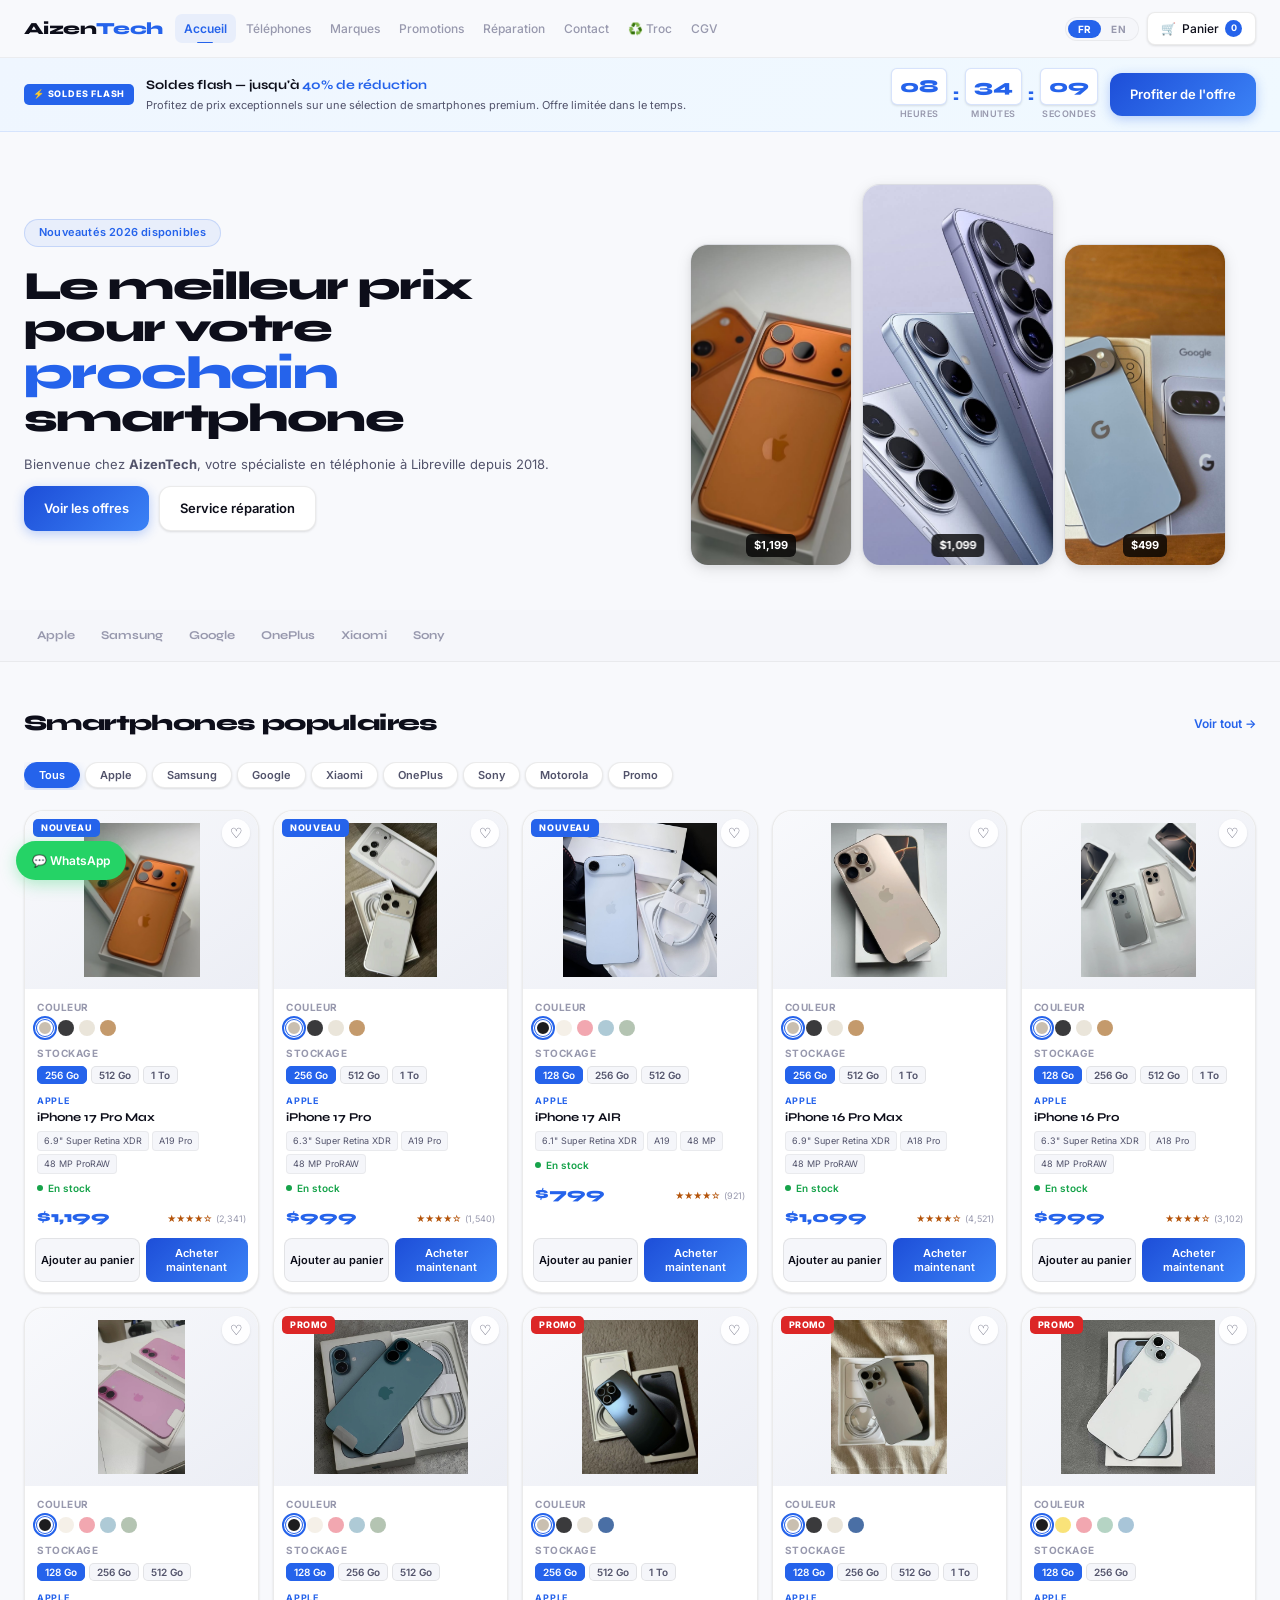
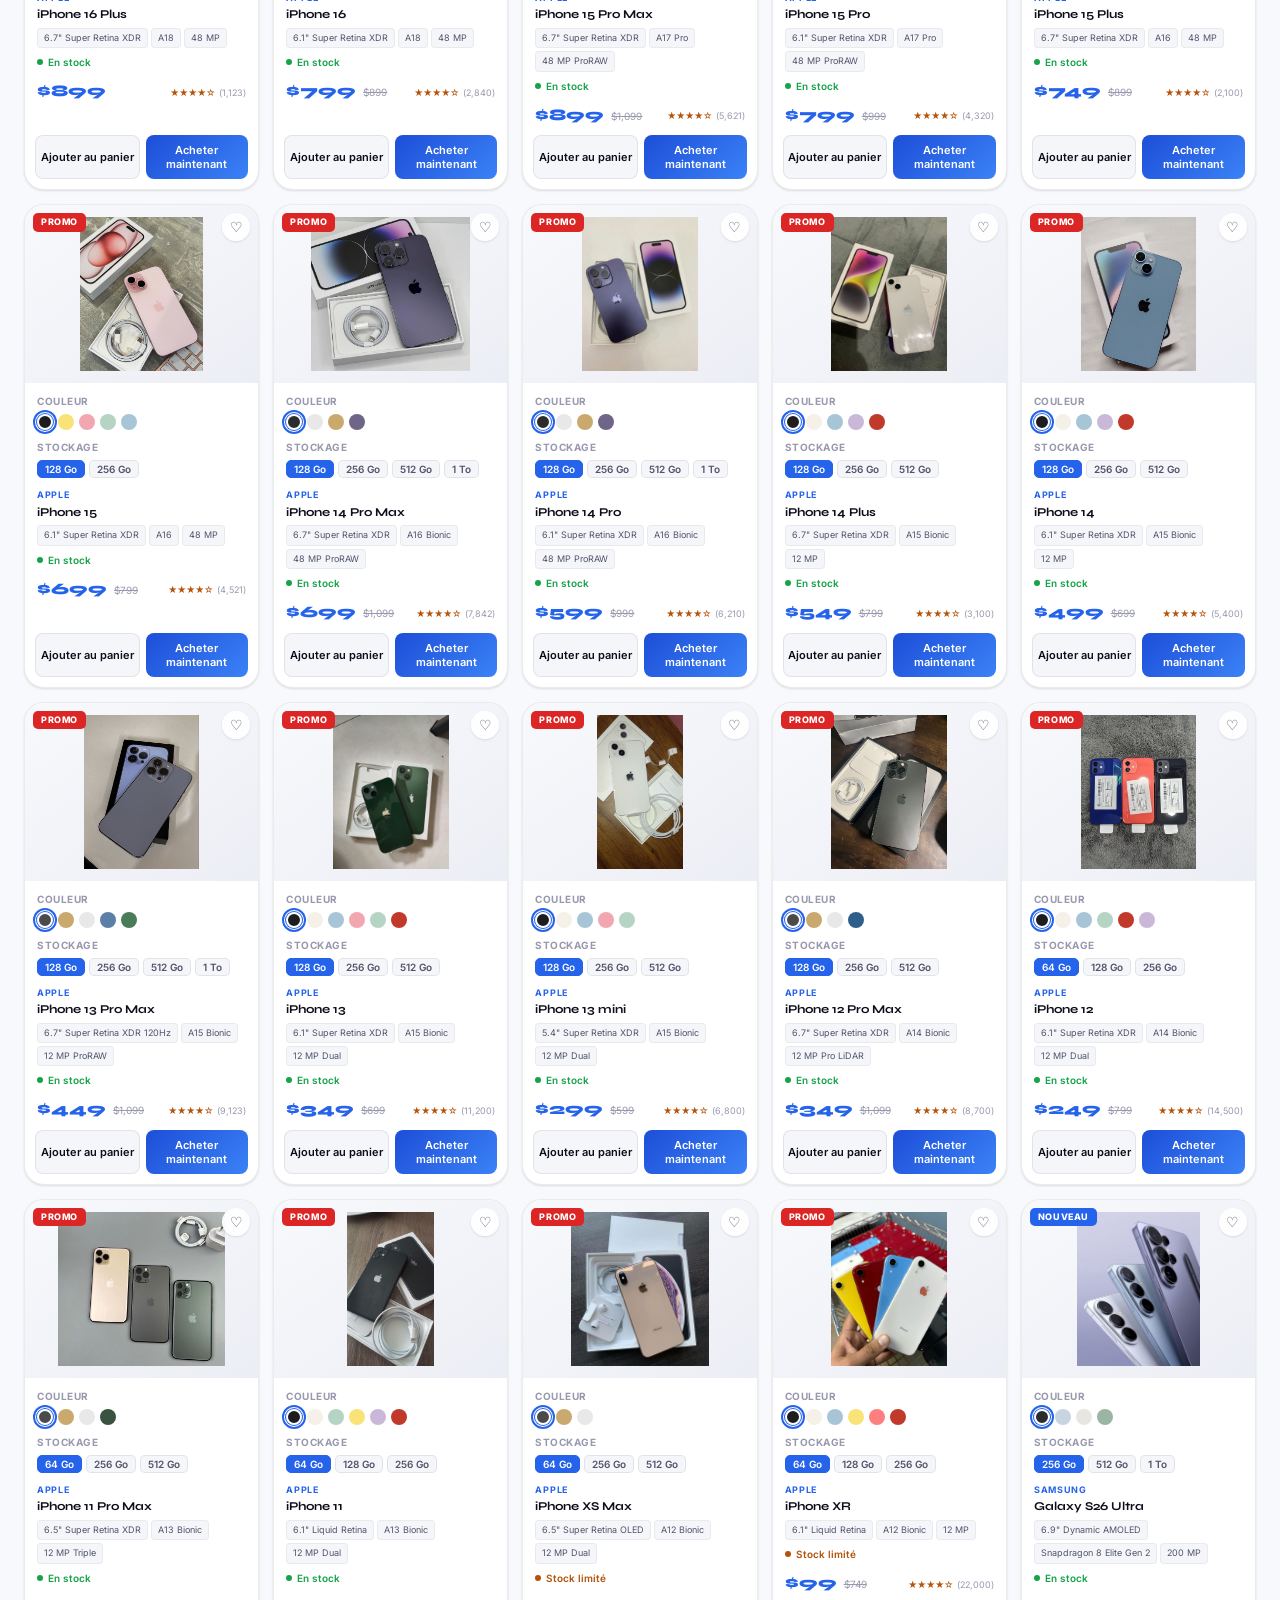
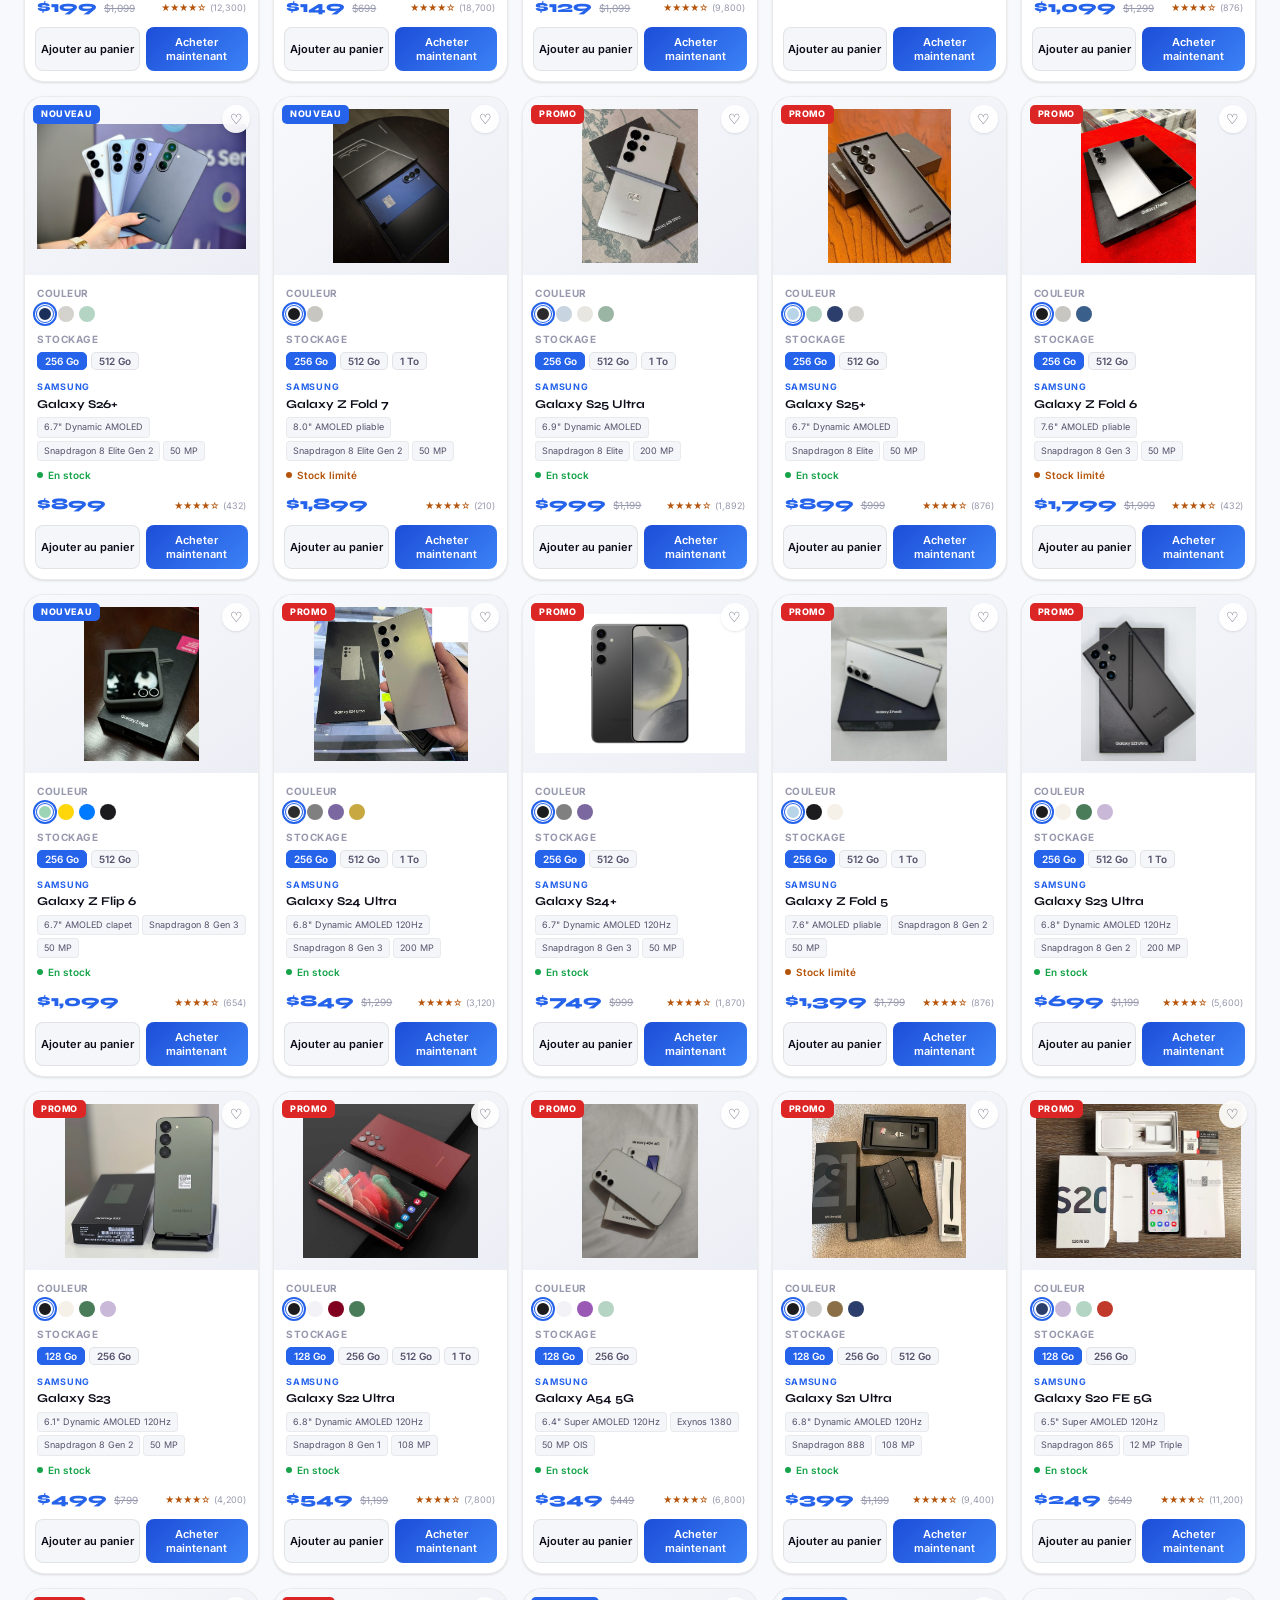
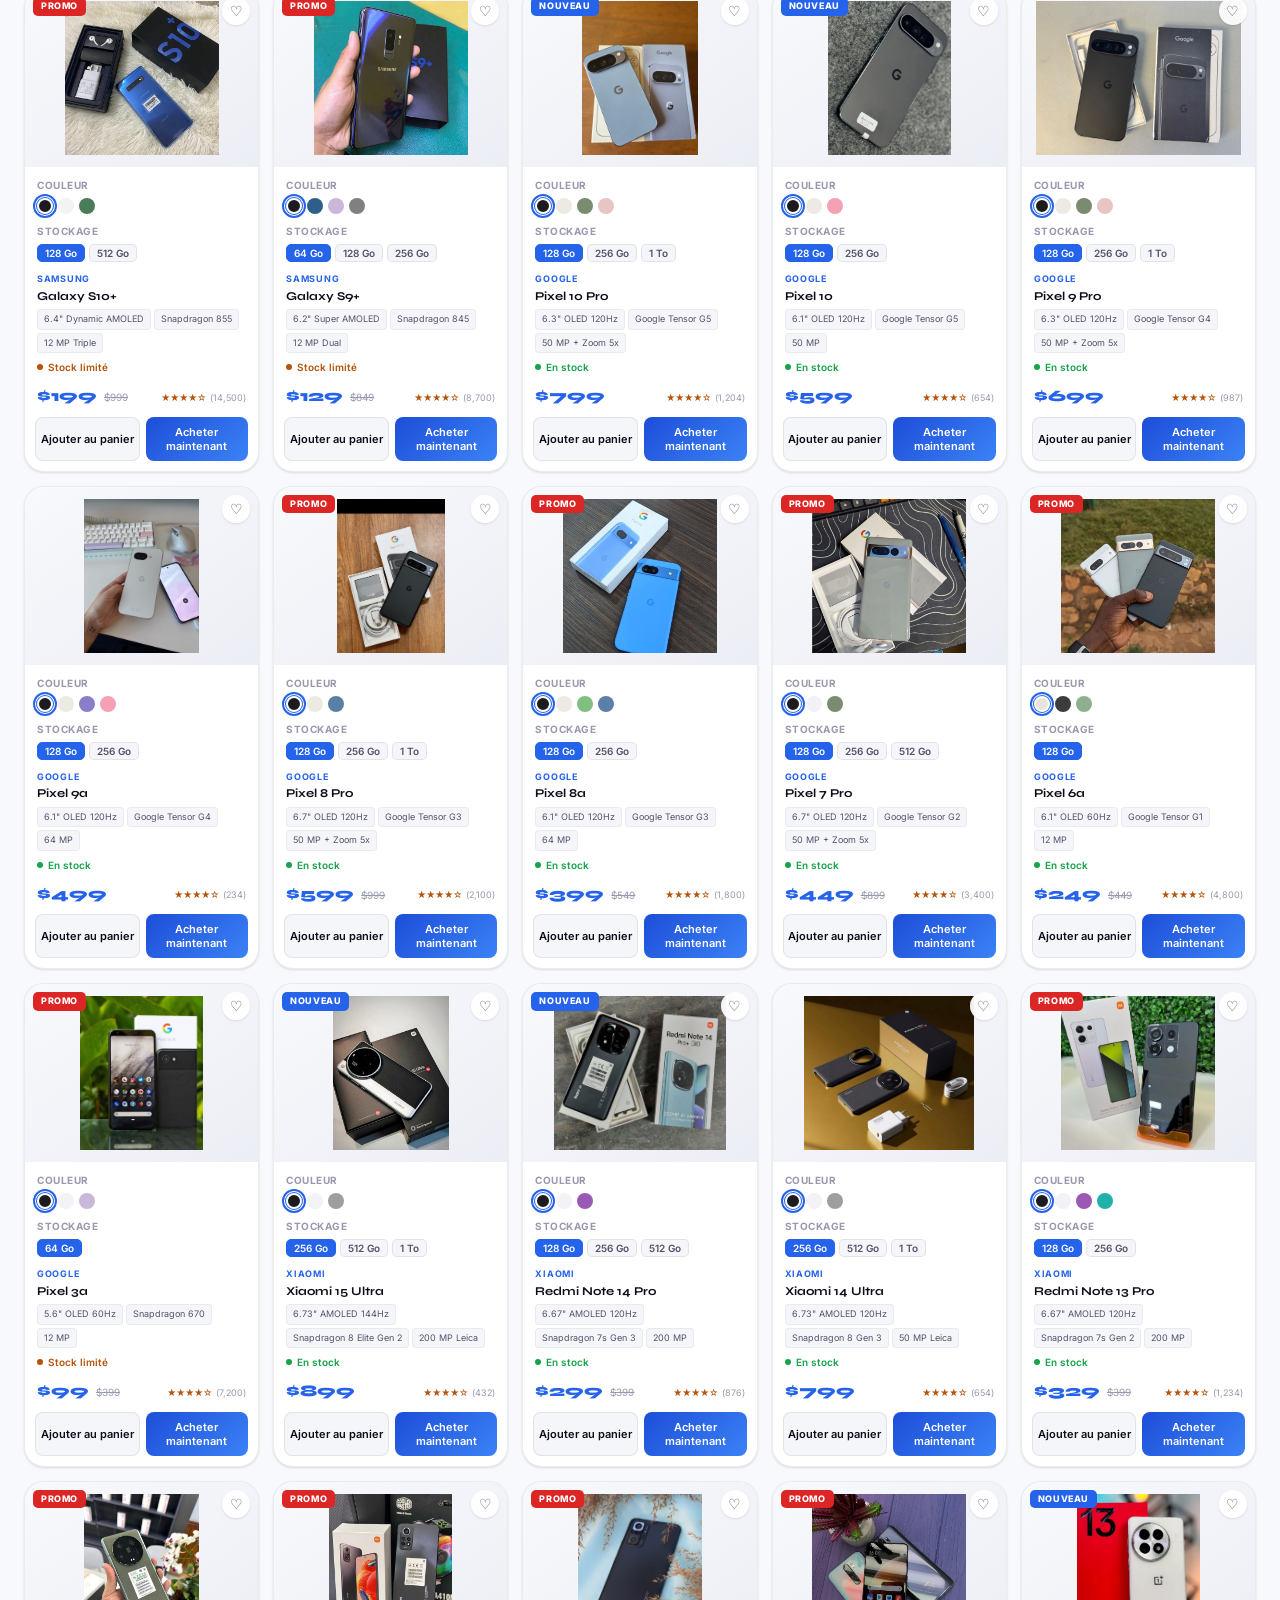
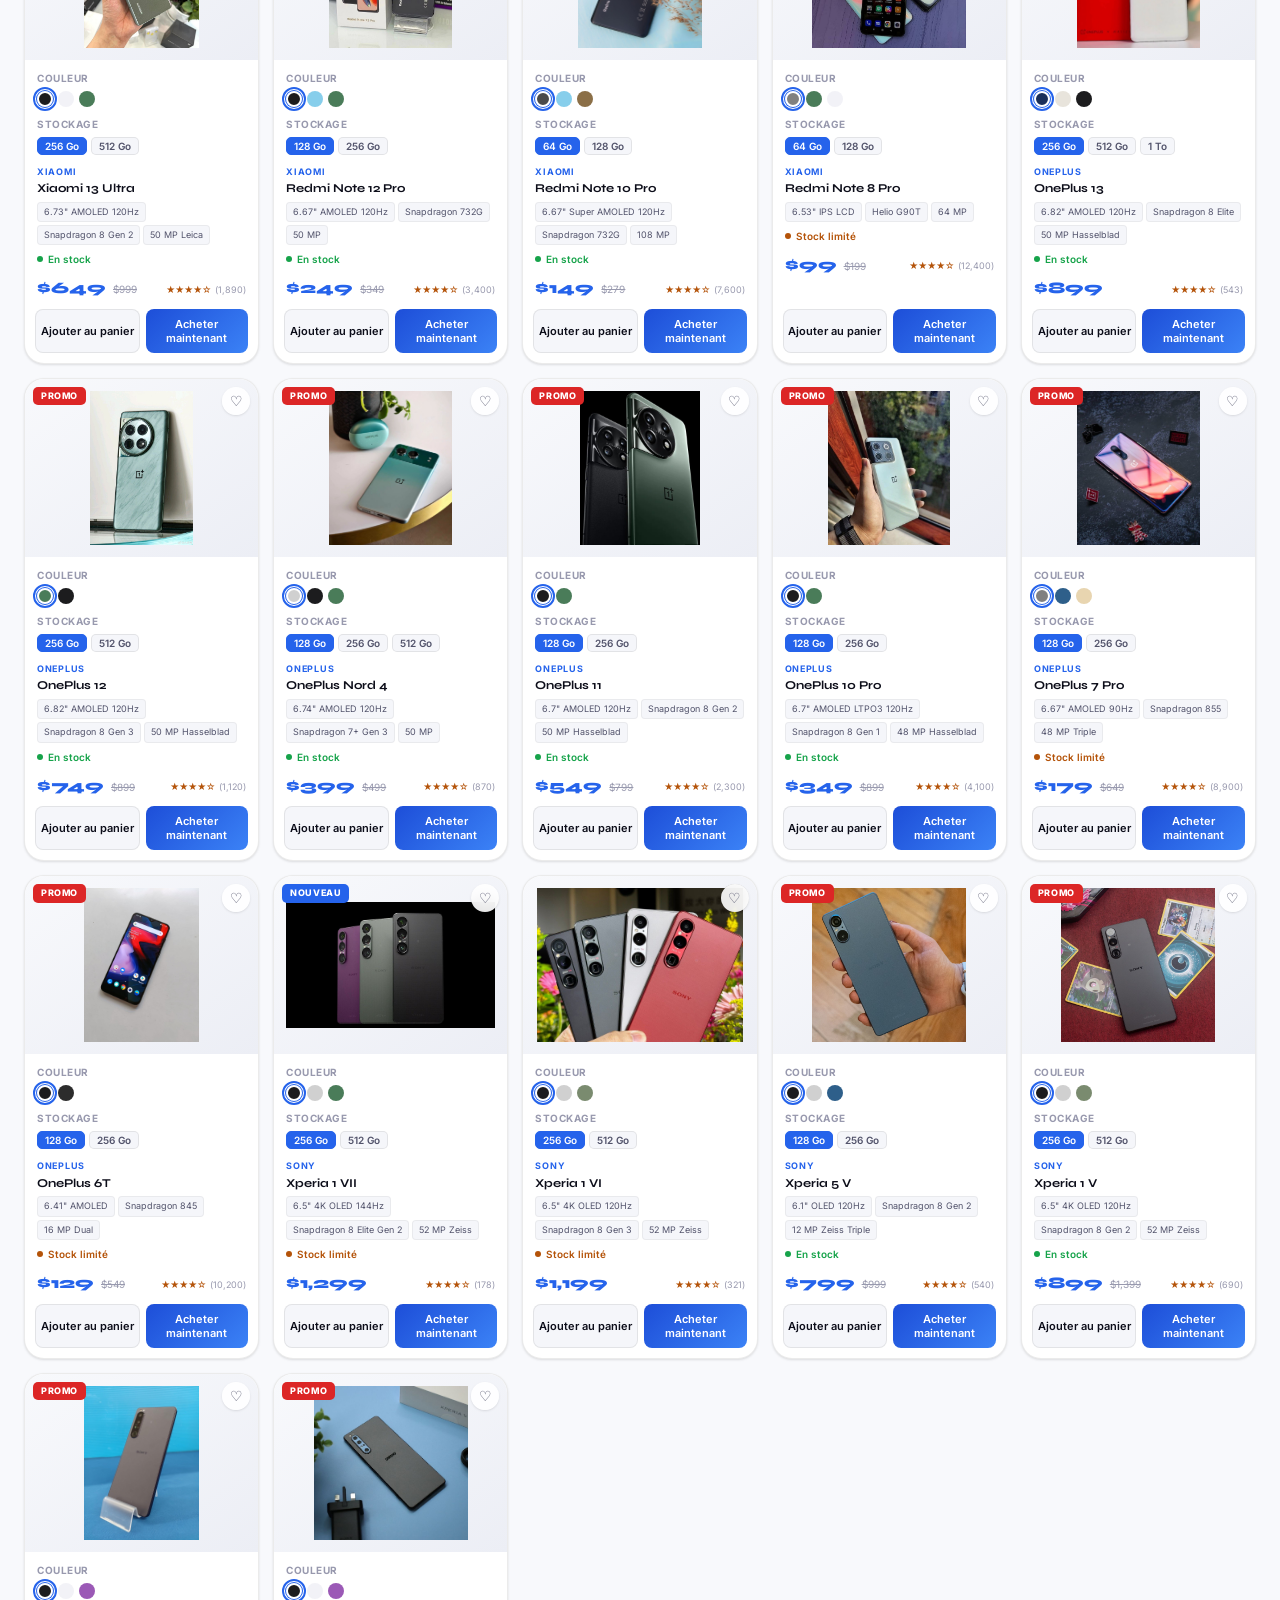
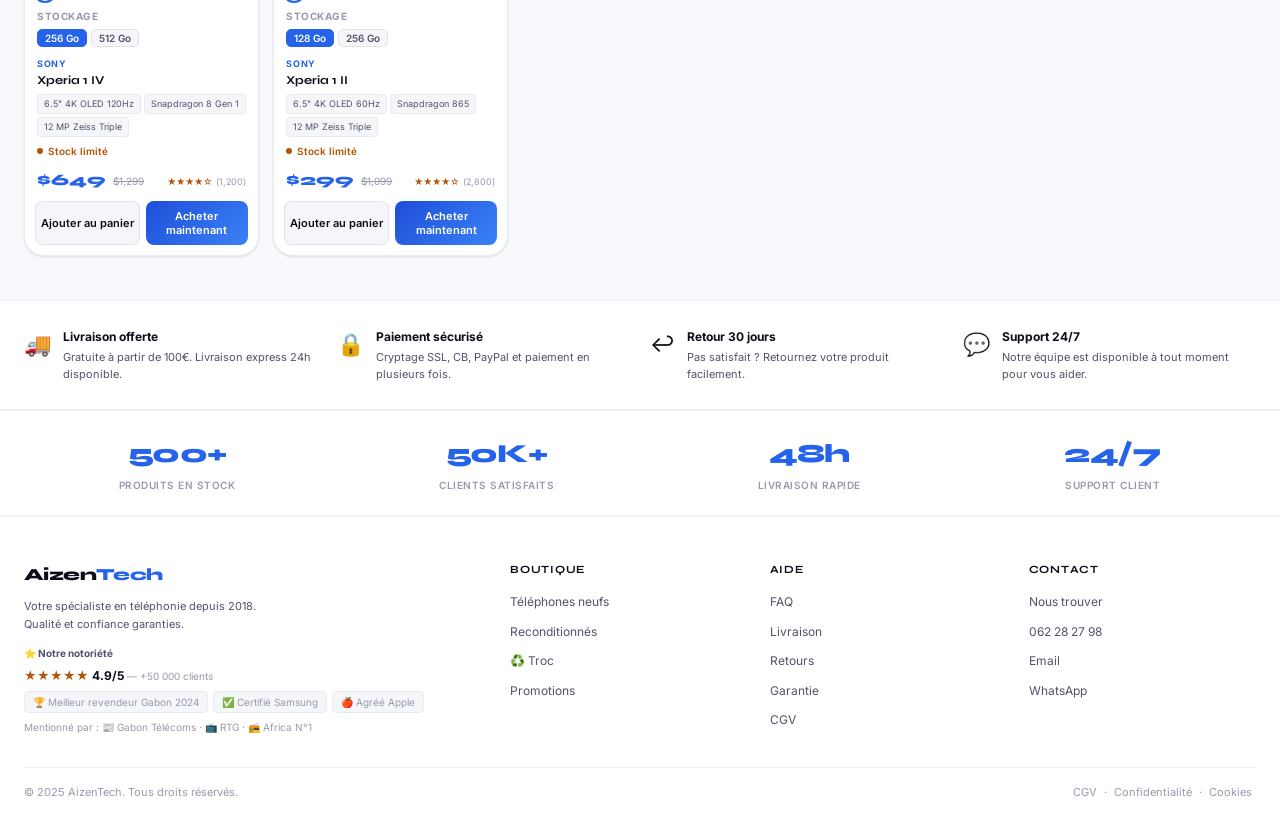
==== commit 839d58f9: "Update index.html" ====
--- a/index.html
+++ b/index.html
@@ -98,7 +98,6 @@
     <div class="brand-name" onclick="filterByBrand('OnePlus')">OnePlus</div>
     <div class="brand-name" onclick="filterByBrand('Xiaomi')">Xiaomi</div>
     <div class="brand-name" onclick="filterByBrand('Sony')">Sony</div>
-    <div class="brand-name" onclick="filterByBrand('Motorola')">Motorola</div>
   </div>
 </div>
 
